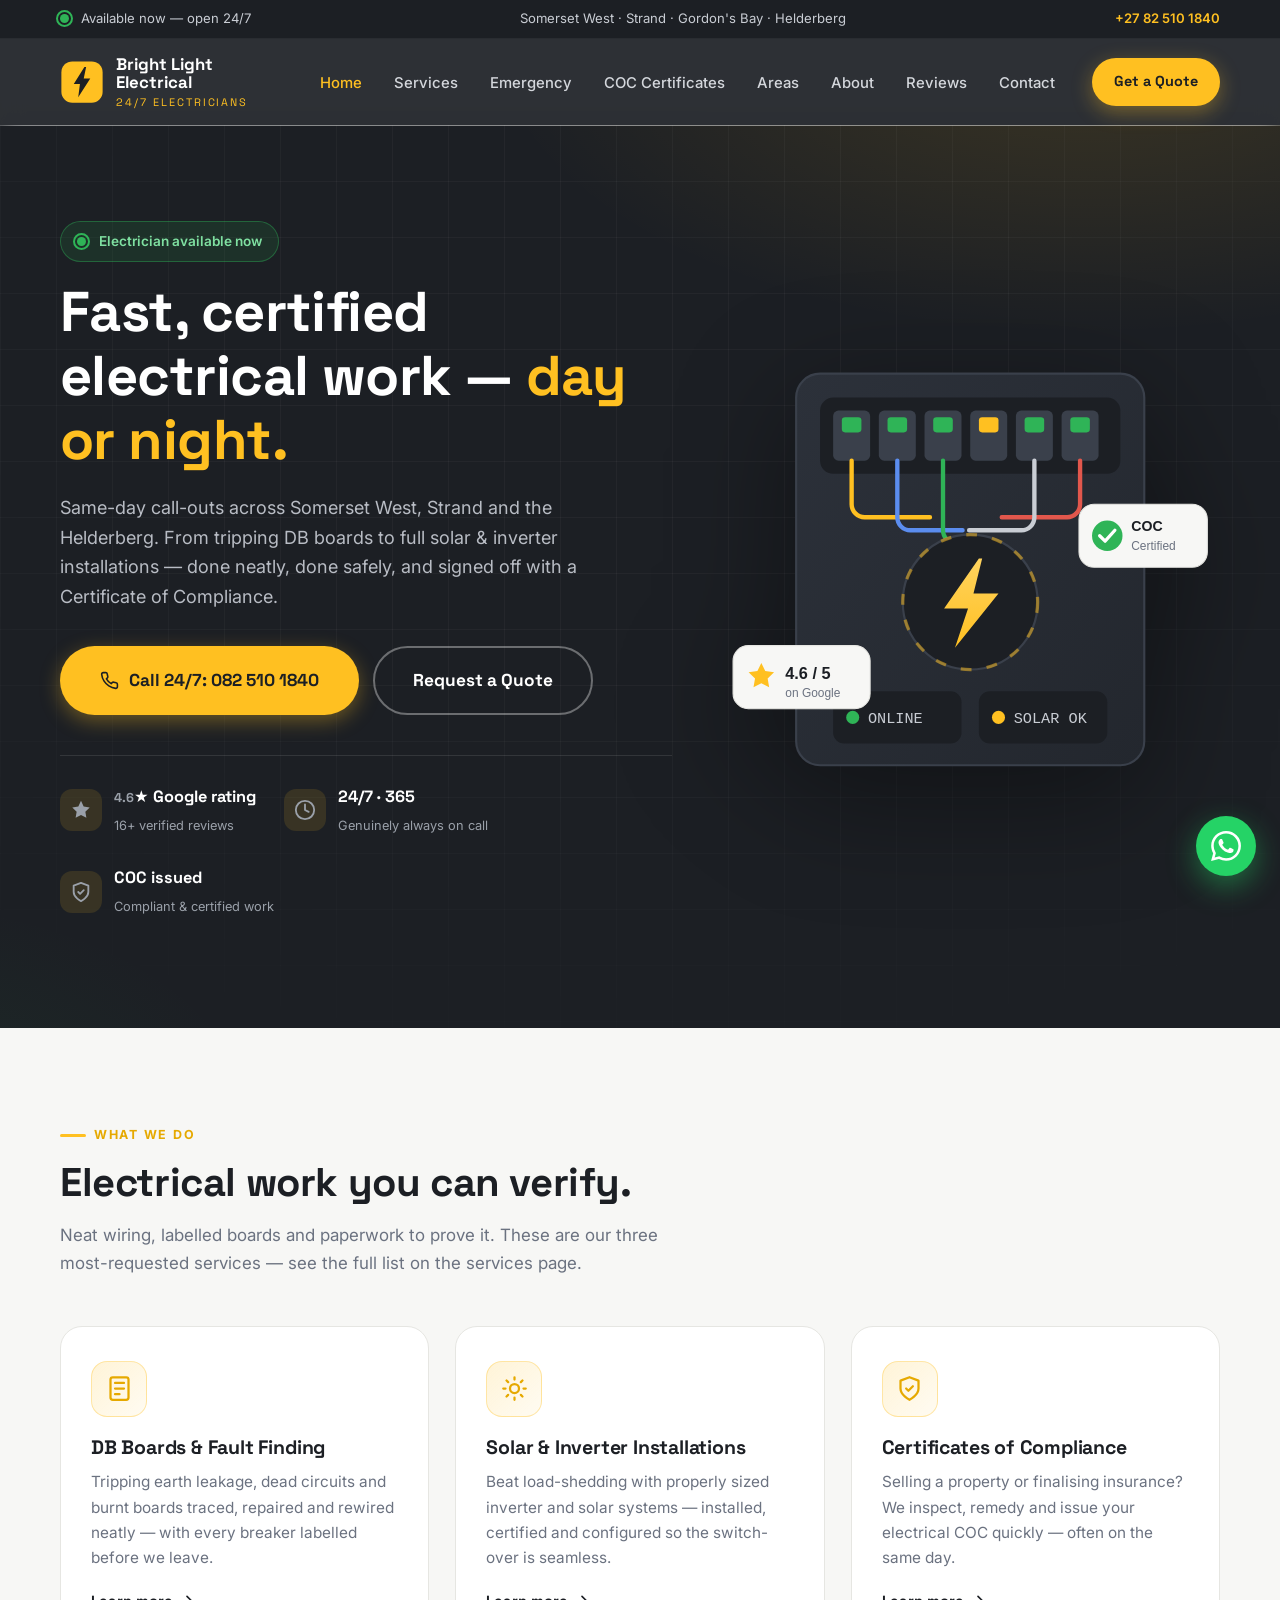
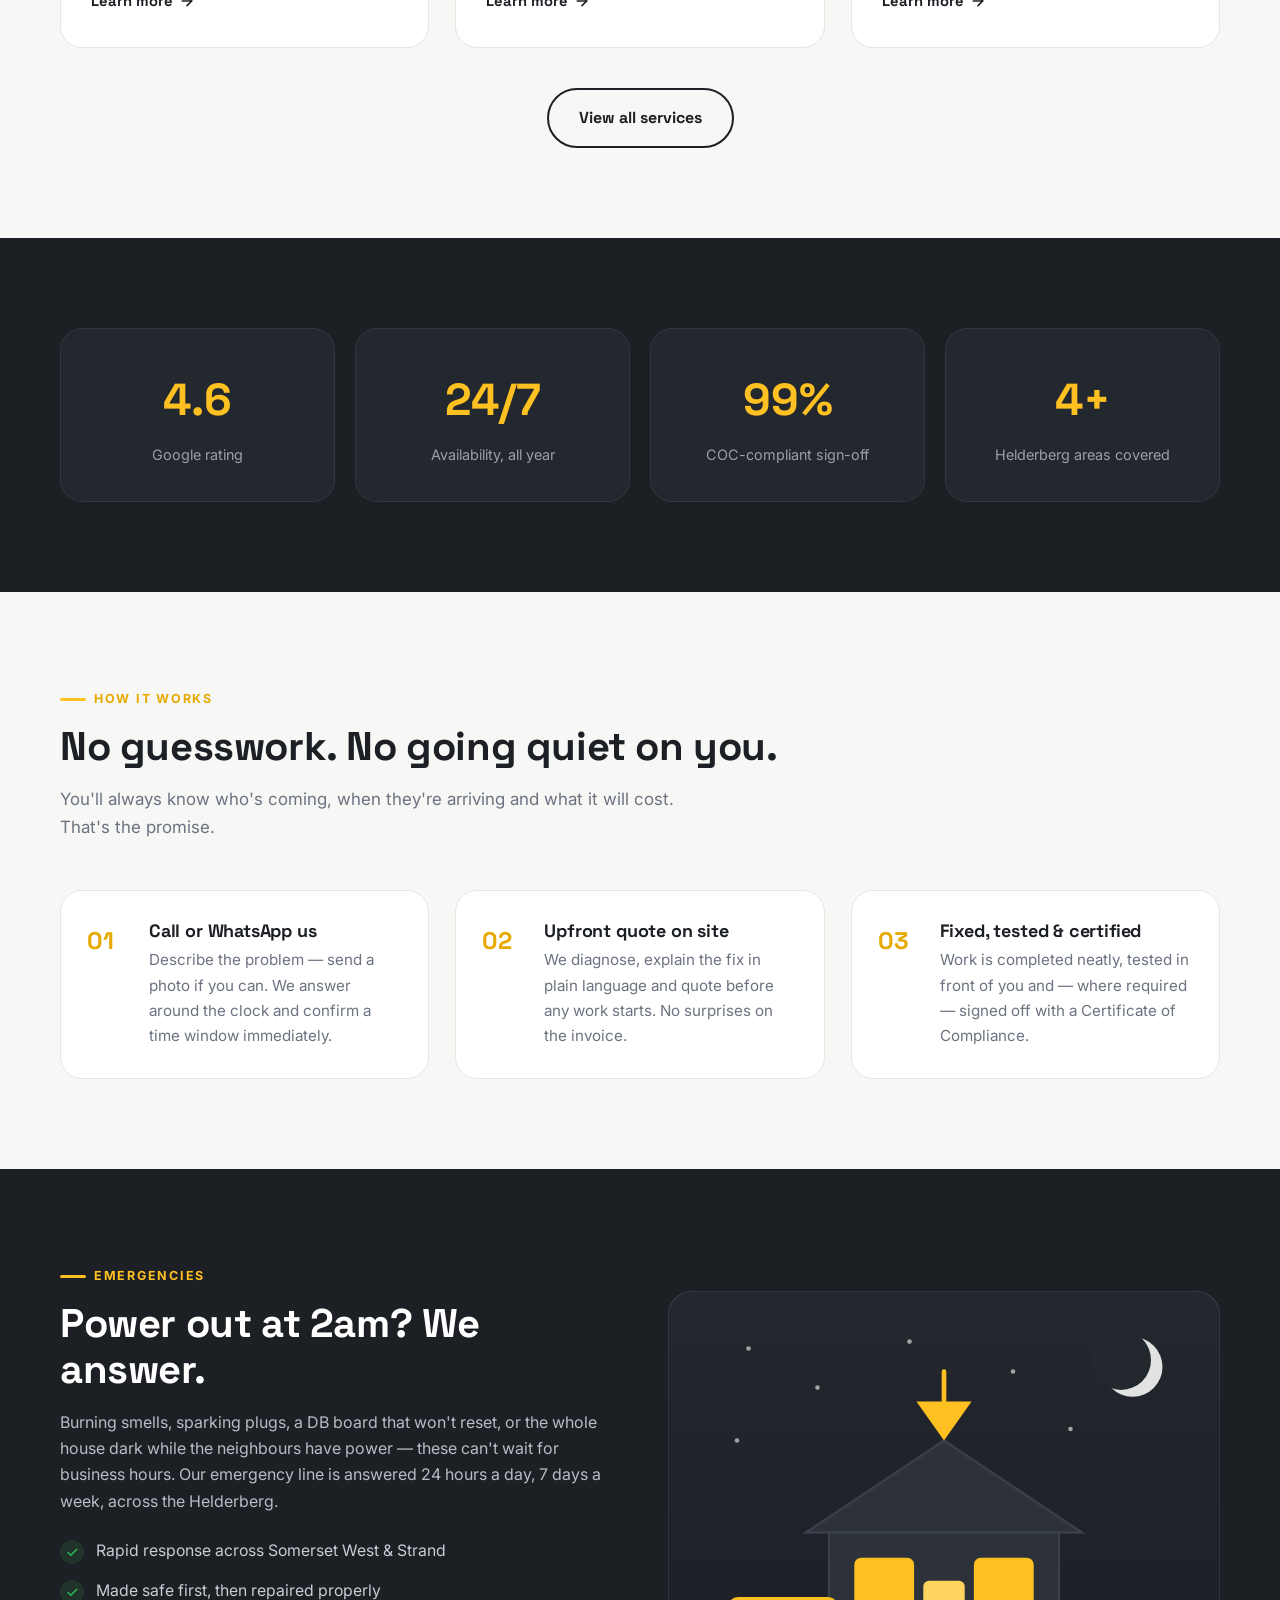
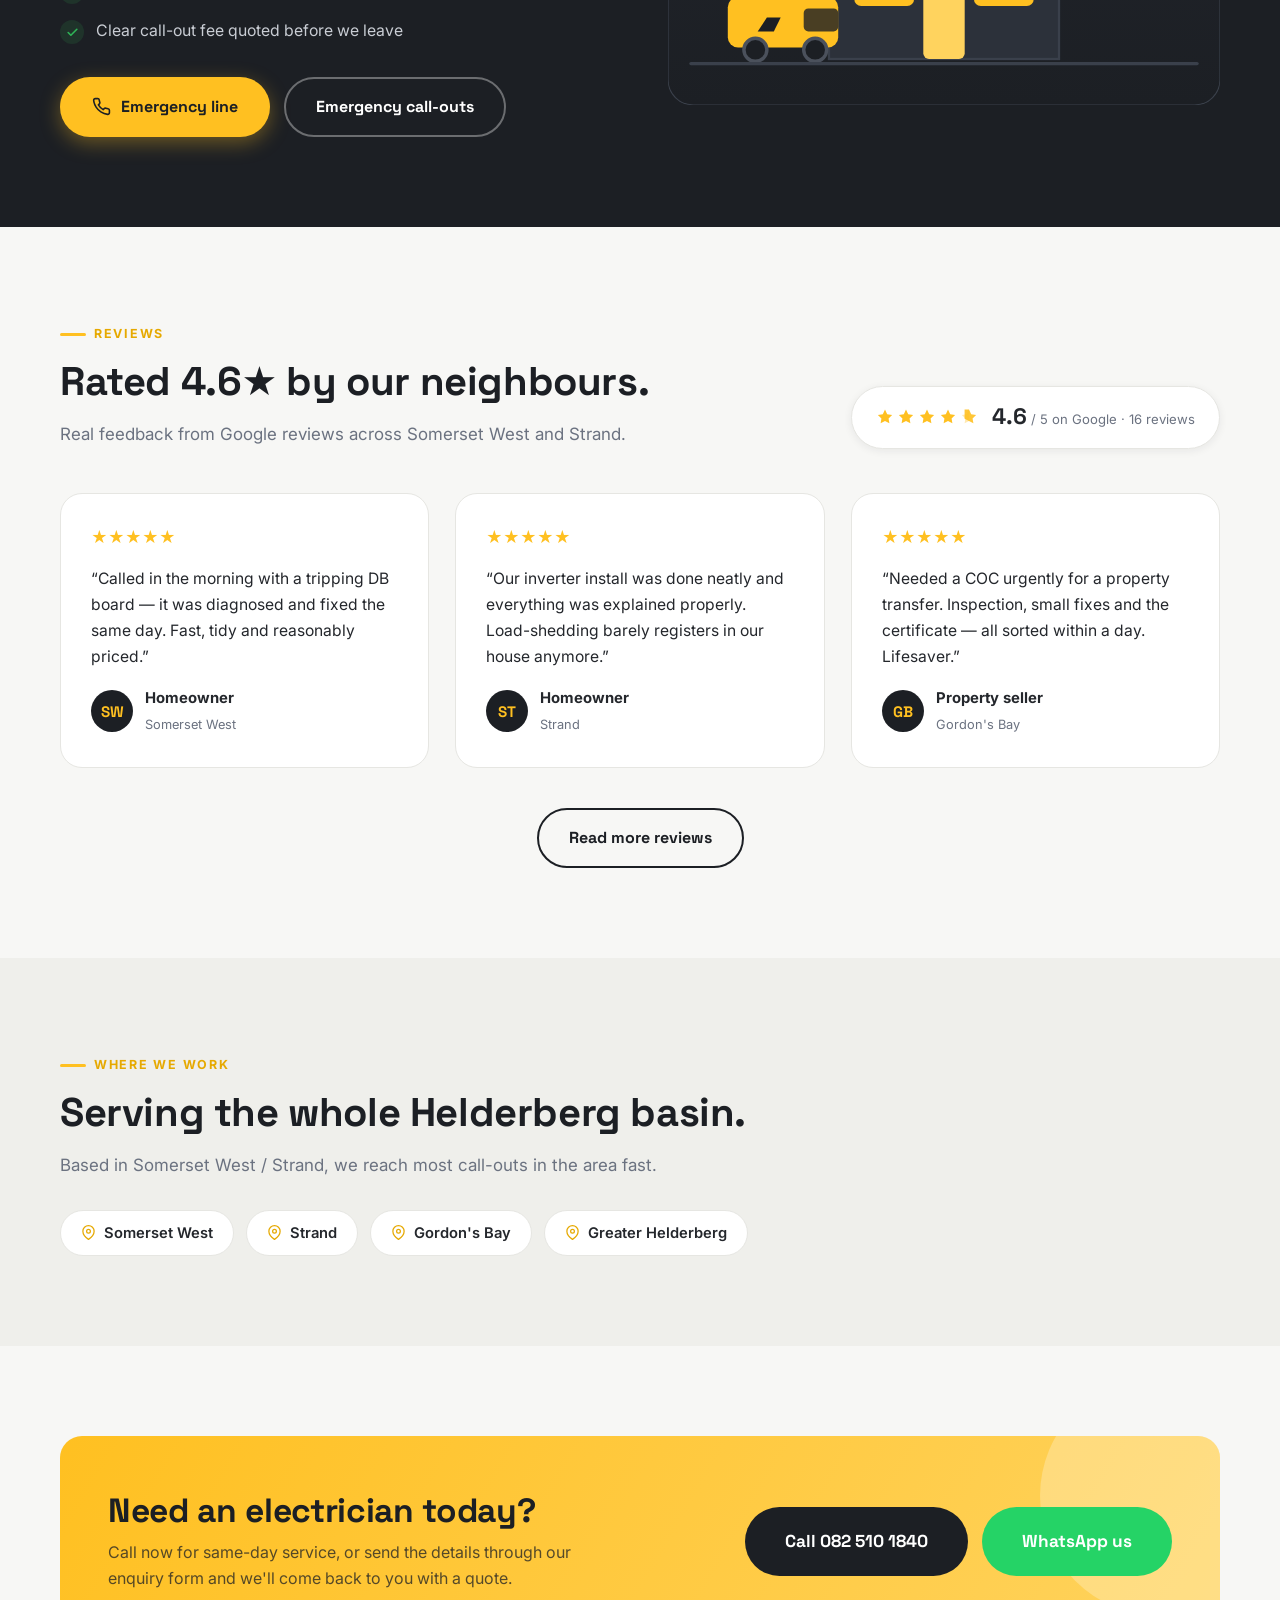
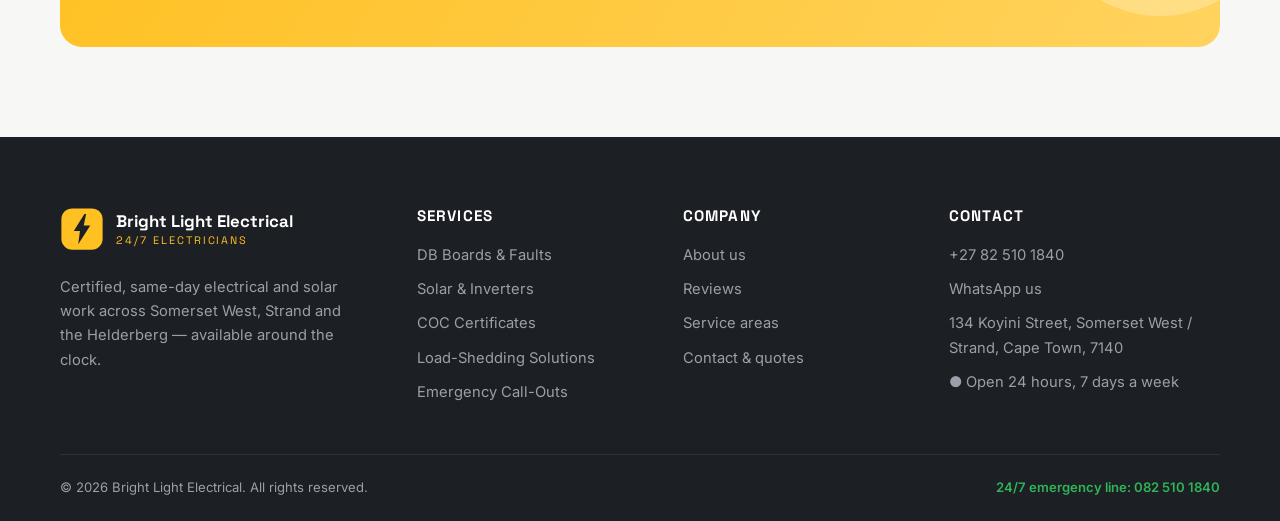
==== index.html @ 2394547c "Build Bright Light Electrical marketing website Modern, responsive static site for a 24/7 electrical" ====
<!DOCTYPE html>
<html lang="en">
<head>
  <meta charset="UTF-8">
  <meta name="viewport" content="width=device-width, initial-scale=1.0">
  <title>Bright Light Electrical | 24/7 Electricians in Somerset West &amp; Strand</title>
  <meta name="description" content="Certified 24/7 electricians in Somerset West, Strand & Helderberg. Same-day call-outs, COC certificates, solar & inverter installations, DB boards and fault finding. Call +27 82 510 1840.">
  <link rel="icon" type="image/svg+xml" href="assets/favicon.svg">
  <link rel="preconnect" href="https://fonts.googleapis.com">
  <link rel="preconnect" href="https://fonts.gstatic.com" crossorigin>
  <link href="https://fonts.googleapis.com/css2?family=Space+Grotesk:wght@500;600;700&family=Inter:wght@400;500;600;700&display=swap" rel="stylesheet">
  <link rel="stylesheet" href="css/style.css">
</head>
<body>

  <!-- Top bar -->
  <div class="topbar">
    <div class="container">
      <span class="topbar__status"><span class="pulse-dot"></span>&nbsp;Available now — open 24/7</span>
      <span class="topbar__hours">Somerset West · Strand · Gordon's Bay · Helderberg</span>
      <a href="tel:+27825101840">+27 82 510 1840</a>
    </div>
  </div>

  <!-- Header -->
  <header class="header">
    <nav class="nav container" aria-label="Main navigation">
      <a class="brand" href="index.html">
        <svg class="brand__mark" viewBox="0 0 64 64" fill="none" aria-hidden="true">
          <rect x="2" y="2" width="60" height="60" rx="16" fill="#ffc021"/>
          <path d="M35.5 10 L20 35 h9 L26.5 54 L44 27 h-9.5 L38 10 Z" fill="#1c1f24"/>
        </svg>
        <span class="brand__text">
          <span class="brand__name">Bright Light Electrical</span>
          <span class="brand__tag">24/7 Electricians</span>
        </span>
      </a>
      <ul class="nav__links" id="nav-links">
        <li><a href="index.html" class="is-active">Home</a></li>
        <li><a href="services.html">Services</a></li>
        <li><a href="emergency.html">Emergency</a></li>
        <li><a href="coc.html">COC Certificates</a></li>
        <li><a href="service-areas.html">Areas</a></li>
        <li><a href="about.html">About</a></li>
        <li><a href="reviews.html">Reviews</a></li>
        <li><a href="contact.html">Contact</a></li>
      </ul>
      <div class="nav__cta">
        <a class="btn btn--gold btn--sm" href="contact.html">Get a Quote</a>
        <button class="nav__toggle" aria-label="Toggle menu" aria-expanded="false" aria-controls="nav-links">
          <span></span><span></span><span></span>
        </button>
      </div>
    </nav>
  </header>

  <!-- Hero -->
  <section class="hero">
    <div class="hero__grid-bg" aria-hidden="true"></div>
    <div class="container">
      <div>
        <span class="hero__badge"><span class="pulse-dot"></span>&nbsp;Electrician available now</span>
        <h1>Fast, certified electrical work — <span class="accent">day or night.</span></h1>
        <p class="hero__lead">
          Same-day call-outs across Somerset West, Strand and the Helderberg.
          From tripping DB boards to full solar &amp; inverter installations —
          done neatly, done safely, and signed off with a Certificate of Compliance.
        </p>
        <div class="hero__actions">
          <a class="btn btn--gold btn--lg" href="tel:+27825101840">
            <svg viewBox="0 0 24 24" fill="none" stroke="currentColor" stroke-width="2" stroke-linecap="round" stroke-linejoin="round"><path d="M22 16.92v3a2 2 0 0 1-2.18 2 19.79 19.79 0 0 1-8.63-3.07 19.5 19.5 0 0 1-6-6 19.79 19.79 0 0 1-3.07-8.67A2 2 0 0 1 4.11 2h3a2 2 0 0 1 2 1.72c.127.96.361 1.903.7 2.81a2 2 0 0 1-.45 2.11L8.09 9.91a16 16 0 0 0 6 6l1.27-1.27a2 2 0 0 1 2.11-.45c.907.339 1.85.573 2.81.7A2 2 0 0 1 22 16.92z"/></svg>
            Call 24/7: 082 510 1840
          </a>
          <a class="btn btn--outline btn--lg" href="contact.html">Request a Quote</a>
        </div>
        <div class="hero__trust">
          <div class="trust-item">
            <span class="trust-item__icon">
              <svg viewBox="0 0 24 24" fill="currentColor"><path d="M12 2l2.9 6.26L21.5 9.27l-4.75 4.63 1.12 6.54L12 17.35l-5.87 3.09 1.12-6.54L2.5 9.27l6.6-1.01L12 2z"/></svg>
            </span>
            <div><strong><span data-count="4.6">0</span>★ Google rating</strong><span>16+ verified reviews</span></div>
          </div>
          <div class="trust-item">
            <span class="trust-item__icon">
              <svg viewBox="0 0 24 24" fill="none" stroke="currentColor" stroke-width="2" stroke-linecap="round" stroke-linejoin="round"><circle cx="12" cy="12" r="10"/><polyline points="12 6 12 12 16 14"/></svg>
            </span>
            <div><strong>24/7 · 365</strong><span>Genuinely always on call</span></div>
          </div>
          <div class="trust-item">
            <span class="trust-item__icon">
              <svg viewBox="0 0 24 24" fill="none" stroke="currentColor" stroke-width="2" stroke-linecap="round" stroke-linejoin="round"><path d="M12 22s8-4 8-10V5l-8-3-8 3v7c0 6 8 10 8 10z"/><polyline points="9 12 11 14 15 10"/></svg>
            </span>
            <div><strong>COC issued</strong><span>Compliant &amp; certified work</span></div>
          </div>
        </div>
      </div>

      <!-- Hero illustration: neat DB board with animated bolt -->
      <div class="hero__art reveal">
        <svg class="float" viewBox="0 0 460 420" fill="none" xmlns="http://www.w3.org/2000/svg" role="img" aria-label="Illustration of a neatly wired distribution board">
          <defs>
            <linearGradient id="panel" x1="0" y1="0" x2="1" y2="1">
              <stop offset="0" stop-color="#2c313a"/>
              <stop offset="1" stop-color="#23272e"/>
            </linearGradient>
            <linearGradient id="boltg" x1="0" y1="0" x2="0" y2="1">
              <stop offset="0" stop-color="#ffd35e"/>
              <stop offset="1" stop-color="#ffc021"/>
            </linearGradient>
          </defs>
          <!-- board -->
          <rect x="70" y="30" width="320" height="360" rx="22" fill="url(#panel)" stroke="#3a404b" stroke-width="2"/>
          <rect x="92" y="52" width="276" height="70" rx="12" fill="#1c1f24"/>
          <!-- breaker row 1 -->
          <g>
            <rect x="104" y="64" width="34" height="46" rx="5" fill="#3a404b"/>
            <rect x="112" y="70" width="18" height="14" rx="3" fill="#2fb457"/>
            <rect x="146" y="64" width="34" height="46" rx="5" fill="#3a404b"/>
            <rect x="154" y="70" width="18" height="14" rx="3" fill="#2fb457"/>
            <rect x="188" y="64" width="34" height="46" rx="5" fill="#3a404b"/>
            <rect x="196" y="70" width="18" height="14" rx="3" fill="#2fb457"/>
            <rect x="230" y="64" width="34" height="46" rx="5" fill="#3a404b"/>
            <rect x="238" y="70" width="18" height="14" rx="3" fill="#ffc021"/>
            <rect x="272" y="64" width="34" height="46" rx="5" fill="#3a404b"/>
            <rect x="280" y="70" width="18" height="14" rx="3" fill="#2fb457"/>
            <rect x="314" y="64" width="34" height="46" rx="5" fill="#3a404b"/>
            <rect x="322" y="70" width="18" height="14" rx="3" fill="#2fb457"/>
          </g>
          <!-- neat wiring -->
          <g stroke-width="4" fill="none" stroke-linecap="round">
            <path d="M121 110 v40 a12 12 0 0 0 12 12 h60" stroke="#ffc021"/>
            <path d="M163 110 v52 a12 12 0 0 0 12 12 h48" stroke="#5b8def"/>
            <path d="M205 110 v64 a12 12 0 0 0 12 12 h36" stroke="#2fb457"/>
            <path d="M331 110 v40 a12 12 0 0 1 -12 12 h-60" stroke="#e2574c"/>
            <path d="M289 110 v52 a12 12 0 0 1 -12 12 h-48" stroke="#c9cdd4"/>
          </g>
          <!-- central bolt dial -->
          <circle cx="230" cy="240" r="62" fill="#1c1f24" stroke="#3a404b" stroke-width="2"/>
          <circle cx="230" cy="240" r="62" fill="none" stroke="#ffc021" stroke-width="3" stroke-dasharray="10 14" opacity="0.5"/>
          <path class="bolt-flicker" d="M238 200 L206 246 h22 L216 282 L256 232 h-23 L241 200 Z" fill="url(#boltg)"/>
          <!-- status row -->
          <g font-family="monospace">
            <rect x="104" y="322" width="118" height="48" rx="10" fill="#1c1f24"/>
            <circle cx="122" cy="346" r="6" fill="#2fb457"/>
            <text x="136" y="351" fill="#c9cdd4" font-size="14">ONLINE</text>
            <rect x="238" y="322" width="118" height="48" rx="10" fill="#1c1f24"/>
            <circle cx="256" cy="346" r="6" fill="#ffc021"/>
            <text x="270" y="351" fill="#c9cdd4" font-size="14">SOLAR OK</text>
          </g>
          <!-- floating COC badge -->
          <g class="float" style="animation-delay:1.2s">
            <rect x="330" y="150" width="118" height="58" rx="14" fill="#f7f7f5" stroke="#e6e6e2"/>
            <circle cx="356" cy="179" r="14" fill="#2fb457"/>
            <path d="M349 179l5 5 9-10" stroke="#fff" stroke-width="3" fill="none" stroke-linecap="round" stroke-linejoin="round"/>
            <text x="378" y="175" fill="#1c1f24" font-size="13" font-weight="bold" font-family="sans-serif">COC</text>
            <text x="378" y="192" fill="#6b7280" font-size="11" font-family="sans-serif">Certified</text>
          </g>
          <!-- floating rating badge -->
          <g class="float" style="animation-delay:0.6s">
            <rect x="12" y="280" width="126" height="58" rx="14" fill="#f7f7f5" stroke="#e6e6e2"/>
            <path d="M38 296l3.6 7.4 8.1 1.2-5.9 5.7 1.4 8.1-7.2-3.8-7.2 3.8 1.4-8.1-5.9-5.7 8.1-1.2L38 296z" fill="#ffc021"/>
            <text x="60" y="311" fill="#1c1f24" font-size="15" font-weight="bold" font-family="sans-serif">4.6 / 5</text>
            <text x="60" y="327" fill="#6b7280" font-size="11" font-family="sans-serif">on Google</text>
          </g>
        </svg>
      </div>
    </div>
  </section>

  <!-- Services preview -->
  <section class="section">
    <div class="container">
      <div class="reveal">
        <span class="eyebrow">What we do</span>
        <h2 class="section-title">Electrical work you can verify.</h2>
        <p class="section-lead">Neat wiring, labelled boards and paperwork to prove it. These are our three most-requested services — see the full list on the services page.</p>
      </div>
      <div class="grid grid--3" style="margin-top: 48px;">
        <article class="card reveal">
          <span class="card__icon">
            <svg viewBox="0 0 24 24" fill="none" stroke="currentColor" stroke-width="2" stroke-linecap="round" stroke-linejoin="round"><rect x="4" y="2" width="16" height="20" rx="2"/><line x1="8" y1="7" x2="16" y2="7"/><line x1="8" y1="12" x2="16" y2="12"/><line x1="8" y1="17" x2="12" y2="17"/></svg>
          </span>
          <h3>DB Boards &amp; Fault Finding</h3>
          <p>Tripping earth leakage, dead circuits and burnt boards traced, repaired and rewired neatly — with every breaker labelled before we leave.</p>
          <a class="card__link" href="services.html#db-boards">Learn more
            <svg viewBox="0 0 24 24" fill="none" stroke="currentColor" stroke-width="2.5" stroke-linecap="round" stroke-linejoin="round"><line x1="5" y1="12" x2="19" y2="12"/><polyline points="12 5 19 12 12 19"/></svg>
          </a>
        </article>
        <article class="card reveal reveal-delay-1">
          <span class="card__icon">
            <svg viewBox="0 0 24 24" fill="none" stroke="currentColor" stroke-width="2" stroke-linecap="round" stroke-linejoin="round"><circle cx="12" cy="12" r="4"/><path d="M12 2v2M12 20v2M4.93 4.93l1.41 1.41M17.66 17.66l1.41 1.41M2 12h2M20 12h2M4.93 19.07l1.41-1.41M17.66 6.34l1.41-1.41"/></svg>
          </span>
          <h3>Solar &amp; Inverter Installations</h3>
          <p>Beat load-shedding with properly sized inverter and solar systems — installed, certified and configured so the switch-over is seamless.</p>
          <a class="card__link" href="services.html#solar">Learn more
            <svg viewBox="0 0 24 24" fill="none" stroke="currentColor" stroke-width="2.5" stroke-linecap="round" stroke-linejoin="round"><line x1="5" y1="12" x2="19" y2="12"/><polyline points="12 5 19 12 12 19"/></svg>
          </a>
        </article>
        <article class="card reveal reveal-delay-2">
          <span class="card__icon">
            <svg viewBox="0 0 24 24" fill="none" stroke="currentColor" stroke-width="2" stroke-linecap="round" stroke-linejoin="round"><path d="M12 22s8-4 8-10V5l-8-3-8 3v7c0 6 8 10 8 10z"/><polyline points="9 12 11 14 15 10"/></svg>
          </span>
          <h3>Certificates of Compliance</h3>
          <p>Selling a property or finalising insurance? We inspect, remedy and issue your electrical COC quickly — often on the same day.</p>
          <a class="card__link" href="coc.html">Learn more
            <svg viewBox="0 0 24 24" fill="none" stroke="currentColor" stroke-width="2.5" stroke-linecap="round" stroke-linejoin="round"><line x1="5" y1="12" x2="19" y2="12"/><polyline points="12 5 19 12 12 19"/></svg>
          </a>
        </article>
      </div>
      <div class="reveal" style="margin-top: 40px; text-align: center;">
        <a class="btn btn--outline-dark" href="services.html">View all services</a>
      </div>
    </div>
  </section>

  <!-- Stats band -->
  <section class="section section--dark">
    <div class="container">
      <div class="stats reveal">
        <div class="stat"><div class="stat__num" data-count="4.6">0</div><div class="stat__label">Google rating</div></div>
        <div class="stat"><div class="stat__num" data-count="24" data-suffix="/7">0</div><div class="stat__label">Availability, all year</div></div>
        <div class="stat"><div class="stat__num" data-count="100" data-suffix="%">0</div><div class="stat__label">COC-compliant sign-off</div></div>
        <div class="stat"><div class="stat__num" data-count="4" data-suffix="+">0</div><div class="stat__label">Helderberg areas covered</div></div>
      </div>
    </div>
  </section>

  <!-- How it works -->
  <section class="section">
    <div class="container">
      <div class="reveal">
        <span class="eyebrow">How it works</span>
        <h2 class="section-title">No guesswork. No going quiet on you.</h2>
        <p class="section-lead">You'll always know who's coming, when they're arriving and what it will cost. That's the promise.</p>
      </div>
      <div class="grid grid--3 steps" style="margin-top: 48px;">
        <div class="step reveal">
          <h3>Call or WhatsApp us</h3>
          <p>Describe the problem — send a photo if you can. We answer around the clock and confirm a time window immediately.</p>
        </div>
        <div class="step reveal reveal-delay-1">
          <h3>Upfront quote on site</h3>
          <p>We diagnose, explain the fix in plain language and quote before any work starts. No surprises on the invoice.</p>
        </div>
        <div class="step reveal reveal-delay-2">
          <h3>Fixed, tested &amp; certified</h3>
          <p>Work is completed neatly, tested in front of you and — where required — signed off with a Certificate of Compliance.</p>
        </div>
      </div>
    </div>
  </section>

  <!-- Emergency strip -->
  <section class="section section--dark">
    <div class="container">
      <div class="split">
        <div class="reveal">
          <span class="eyebrow">Emergencies</span>
          <h2 class="section-title">Power out at 2am? We answer.</h2>
          <p style="margin-bottom: 24px;">Burning smells, sparking plugs, a DB board that won't reset, or the whole house dark while the neighbours have power — these can't wait for business hours. Our emergency line is answered 24 hours a day, 7 days a week, across the Helderberg.</p>
          <ul class="checklist" style="margin-bottom: 32px;">
            <li><span class="tick"><svg viewBox="0 0 24 24" fill="none" stroke="currentColor" stroke-width="3" stroke-linecap="round" stroke-linejoin="round"><polyline points="20 6 9 17 4 12"/></svg></span>Rapid response across Somerset West &amp; Strand</li>
            <li><span class="tick"><svg viewBox="0 0 24 24" fill="none" stroke="currentColor" stroke-width="3" stroke-linecap="round" stroke-linejoin="round"><polyline points="20 6 9 17 4 12"/></svg></span>Made safe first, then repaired properly</li>
            <li><span class="tick"><svg viewBox="0 0 24 24" fill="none" stroke="currentColor" stroke-width="3" stroke-linecap="round" stroke-linejoin="round"><polyline points="20 6 9 17 4 12"/></svg></span>Clear call-out fee quoted before we leave</li>
          </ul>
          <div style="display:flex; gap:14px; flex-wrap:wrap;">
            <a class="btn btn--gold" href="tel:+27825101840">
              <svg viewBox="0 0 24 24" fill="none" stroke="currentColor" stroke-width="2" stroke-linecap="round" stroke-linejoin="round"><path d="M22 16.92v3a2 2 0 0 1-2.18 2 19.79 19.79 0 0 1-8.63-3.07 19.5 19.5 0 0 1-6-6 19.79 19.79 0 0 1-3.07-8.67A2 2 0 0 1 4.11 2h3a2 2 0 0 1 2 1.72c.127.96.361 1.903.7 2.81a2 2 0 0 1-.45 2.11L8.09 9.91a16 16 0 0 0 6 6l1.27-1.27a2 2 0 0 1 2.11-.45c.907.339 1.85.573 2.81.7A2 2 0 0 1 22 16.92z"/></svg>
              Emergency line
            </a>
            <a class="btn btn--outline" href="emergency.html">Emergency call-outs</a>
          </div>
        </div>
        <div class="split__art reveal reveal-delay-1" style="box-shadow:none;">
          <svg viewBox="0 0 480 360" fill="none" xmlns="http://www.w3.org/2000/svg" role="img" aria-label="Illustration of a house with power restored at night">
            <defs>
              <linearGradient id="night" x1="0" y1="0" x2="0" y2="1">
                <stop offset="0" stop-color="#23272e"/>
                <stop offset="1" stop-color="#1c1f24"/>
              </linearGradient>
            </defs>
            <rect width="480" height="360" rx="22" fill="url(#night)" stroke="#3a404b"/>
            <circle cx="404" cy="66" r="26" fill="#f7f7f5" opacity="0.9"/>
            <circle cx="394" cy="60" r="26" fill="#23272e"/>
            <g fill="#f7f7f5" opacity="0.6">
              <circle cx="70" cy="50" r="2"/><circle cx="130" cy="84" r="2"/><circle cx="210" cy="44" r="2"/><circle cx="300" cy="70" r="2"/><circle cx="350" cy="120" r="2"/><circle cx="60" cy="130" r="2"/>
            </g>
            <!-- house -->
            <path d="M120 210 L240 130 L360 210 Z" fill="#2c313a" stroke="#3a404b" stroke-width="2"/>
            <rect x="140" y="210" width="200" height="110" fill="#2c313a" stroke="#3a404b" stroke-width="2"/>
            <!-- glowing windows -->
            <g class="bolt-flicker">
              <rect x="162" y="232" width="52" height="42" rx="6" fill="#ffc021"/>
              <rect x="266" y="232" width="52" height="42" rx="6" fill="#ffc021"/>
              <rect x="222" y="252" width="36" height="68" rx="5" fill="#ffd35e"/>
            </g>
            <!-- light beam -->
            <path d="M240 130 L216 96 h48 Z" fill="#ffc021"/>
            <line x1="240" y1="96" x2="240" y2="70" stroke="#ffc021" stroke-width="4" stroke-linecap="round"/>
            <!-- van -->
            <g class="float">
              <rect x="52" y="266" width="96" height="44" rx="9" fill="#ffc021"/>
              <rect x="118" y="276" width="30" height="20" rx="4" fill="#1c1f24" opacity="0.8"/>
              <path d="M78 296 l8-12 h12 l-6 12 Z" fill="#1c1f24"/>
              <circle cx="76" cy="312" r="10" fill="#1c1f24" stroke="#4b515c" stroke-width="3"/>
              <circle cx="128" cy="312" r="10" fill="#1c1f24" stroke="#4b515c" stroke-width="3"/>
            </g>
            <line x1="20" y1="324" x2="460" y2="324" stroke="#3a404b" stroke-width="3" stroke-linecap="round"/>
          </svg>
        </div>
      </div>
    </div>
  </section>

  <!-- Reviews preview -->
  <section class="section">
    <div class="container">
      <div class="reveal" style="display:flex; justify-content:space-between; align-items:flex-end; gap:24px; flex-wrap:wrap;">
        <div>
          <span class="eyebrow">Reviews</span>
          <h2 class="section-title">Rated 4.6★ by our neighbours.</h2>
          <p class="section-lead">Real feedback from Google reviews across Somerset West and Strand.</p>
        </div>
        <div class="rating-banner">
          <span class="stars" aria-label="4.6 out of 5 stars">
            <svg viewBox="0 0 24 24" fill="currentColor"><path d="M12 2l2.9 6.26 6.6 1.01-4.75 4.63 1.12 6.54L12 17.35l-5.87 3.09 1.12-6.54L2.5 9.27l6.6-1.01L12 2z"/></svg>
            <svg viewBox="0 0 24 24" fill="currentColor"><path d="M12 2l2.9 6.26 6.6 1.01-4.75 4.63 1.12 6.54L12 17.35l-5.87 3.09 1.12-6.54L2.5 9.27l6.6-1.01L12 2z"/></svg>
            <svg viewBox="0 0 24 24" fill="currentColor"><path d="M12 2l2.9 6.26 6.6 1.01-4.75 4.63 1.12 6.54L12 17.35l-5.87 3.09 1.12-6.54L2.5 9.27l6.6-1.01L12 2z"/></svg>
            <svg viewBox="0 0 24 24" fill="currentColor"><path d="M12 2l2.9 6.26 6.6 1.01-4.75 4.63 1.12 6.54L12 17.35l-5.87 3.09 1.12-6.54L2.5 9.27l6.6-1.01L12 2z"/></svg>
            <svg viewBox="0 0 24 24" fill="currentColor"><path d="M12 2l2.9 6.26 6.6 1.01-4.75 4.63 1.12 6.54L12 17.35l-5.87-3.09V2z" opacity="0.9"/><path d="M12 2l-2.9 6.26-6.6 1.01 4.75 4.63-1.12 6.54L12 17.35V2z" opacity="0.35"/></svg>
          </span>
          <div><span class="num">4.6</span> <span class="sub">/ 5 on Google · 16 reviews</span></div>
        </div>
      </div>
      <div class="grid grid--3" style="margin-top: 44px;">
        <div class="review-card reveal">
          <span class="stars" aria-hidden="true">★★★★★</span>
          <blockquote>“Called in the morning with a tripping DB board — it was diagnosed and fixed the same day. Fast, tidy and reasonably priced.”</blockquote>
          <footer><span class="avatar">SW</span><div><strong>Homeowner</strong><span>Somerset West</span></div></footer>
        </div>
        <div class="review-card reveal reveal-delay-1">
          <span class="stars" aria-hidden="true">★★★★★</span>
          <blockquote>“Our inverter install was done neatly and everything was explained properly. Load-shedding barely registers in our house anymore.”</blockquote>
          <footer><span class="avatar">ST</span><div><strong>Homeowner</strong><span>Strand</span></div></footer>
        </div>
        <div class="review-card reveal reveal-delay-2">
          <span class="stars" aria-hidden="true">★★★★★</span>
          <blockquote>“Needed a COC urgently for a property transfer. Inspection, small fixes and the certificate — all sorted within a day. Lifesaver.”</blockquote>
          <footer><span class="avatar">GB</span><div><strong>Property seller</strong><span>Gordon's Bay</span></div></footer>
        </div>
      </div>
      <div class="reveal" style="margin-top: 40px; text-align:center;">
        <a class="btn btn--outline-dark" href="reviews.html">Read more reviews</a>
      </div>
    </div>
  </section>

  <!-- Areas -->
  <section class="section section--tint">
    <div class="container">
      <div class="reveal">
        <span class="eyebrow">Where we work</span>
        <h2 class="section-title">Serving the whole Helderberg basin.</h2>
        <p class="section-lead" style="margin-bottom: 30px;">Based in Somerset West / Strand, we reach most call-outs in the area fast.</p>
        <div class="area-chips">
          <a class="area-chip" href="service-areas.html#somerset-west"><svg viewBox="0 0 24 24" fill="none" stroke="currentColor" stroke-width="2" stroke-linecap="round" stroke-linejoin="round"><path d="M21 10c0 7-9 13-9 13s-9-6-9-13a9 9 0 0 1 18 0z"/><circle cx="12" cy="10" r="3"/></svg>Somerset West</a>
          <a class="area-chip" href="service-areas.html#strand"><svg viewBox="0 0 24 24" fill="none" stroke="currentColor" stroke-width="2" stroke-linecap="round" stroke-linejoin="round"><path d="M21 10c0 7-9 13-9 13s-9-6-9-13a9 9 0 0 1 18 0z"/><circle cx="12" cy="10" r="3"/></svg>Strand</a>
          <a class="area-chip" href="service-areas.html#gordons-bay"><svg viewBox="0 0 24 24" fill="none" stroke="currentColor" stroke-width="2" stroke-linecap="round" stroke-linejoin="round"><path d="M21 10c0 7-9 13-9 13s-9-6-9-13a9 9 0 0 1 18 0z"/><circle cx="12" cy="10" r="3"/></svg>Gordon's Bay</a>
          <a class="area-chip" href="service-areas.html#helderberg"><svg viewBox="0 0 24 24" fill="none" stroke="currentColor" stroke-width="2" stroke-linecap="round" stroke-linejoin="round"><path d="M21 10c0 7-9 13-9 13s-9-6-9-13a9 9 0 0 1 18 0z"/><circle cx="12" cy="10" r="3"/></svg>Greater Helderberg</a>
        </div>
      </div>
    </div>
  </section>

  <!-- CTA -->
  <section class="section">
    <div class="container">
      <div class="cta-band reveal">
        <div>
          <h2>Need an electrician today?</h2>
          <p>Call now for same-day service, or send the details through our enquiry form and we'll come back to you with a quote.</p>
        </div>
        <div style="display:flex; gap:14px; flex-wrap:wrap; position:relative;">
          <a class="btn btn--dark btn--lg" href="tel:+27825101840">Call 082 510 1840</a>
          <a class="btn btn--dark btn--lg" style="background:#25d366;" href="https://wa.me/27825101840" target="_blank" rel="noopener">WhatsApp us</a>
        </div>
      </div>
    </div>
  </section>

  <!-- Footer -->
  <footer class="footer">
    <div class="container">
      <div class="footer__grid">
        <div class="footer__about">
          <a class="brand" href="index.html">
            <svg class="brand__mark" viewBox="0 0 64 64" fill="none" aria-hidden="true">
              <rect x="2" y="2" width="60" height="60" rx="16" fill="#ffc021"/>
              <path d="M35.5 10 L20 35 h9 L26.5 54 L44 27 h-9.5 L38 10 Z" fill="#1c1f24"/>
            </svg>
            <span class="brand__text">
              <span class="brand__name">Bright Light Electrical</span>
              <span class="brand__tag">24/7 Electricians</span>
            </span>
          </a>
          <p>Certified, same-day electrical and solar work across Somerset West, Strand and the Helderberg — available around the clock.</p>
        </div>
        <div>
          <h4>Services</h4>
          <ul>
            <li><a href="services.html#db-boards">DB Boards &amp; Faults</a></li>
            <li><a href="services.html#solar">Solar &amp; Inverters</a></li>
            <li><a href="coc.html">COC Certificates</a></li>
            <li><a href="services.html#load-shedding">Load-Shedding Solutions</a></li>
            <li><a href="emergency.html">Emergency Call-Outs</a></li>
          </ul>
        </div>
        <div>
          <h4>Company</h4>
          <ul>
            <li><a href="about.html">About us</a></li>
            <li><a href="reviews.html">Reviews</a></li>
            <li><a href="service-areas.html">Service areas</a></li>
            <li><a href="contact.html">Contact &amp; quotes</a></li>
          </ul>
        </div>
        <div>
          <h4>Contact</h4>
          <ul>
            <li><a href="tel:+27825101840">+27 82 510 1840</a></li>
            <li><a href="https://wa.me/27825101840" target="_blank" rel="noopener">WhatsApp us</a></li>
            <li>134 Koyini Street, Somerset West / Strand, Cape Town, 7140</li>
            <li><span class="green">● Open 24 hours, 7 days a week</span></li>
          </ul>
        </div>
      </div>
      <div class="footer__bottom">
        <span>© <span id="year">2026</span> Bright Light Electrical. All rights reserved.</span>
        <span class="green">24/7 emergency line: 082 510 1840</span>
      </div>
    </div>
  </footer>

  <!-- Floating WhatsApp -->
  <a class="wa-float" href="https://wa.me/27825101840" target="_blank" rel="noopener" aria-label="Chat on WhatsApp">
    <svg viewBox="0 0 24 24" fill="currentColor"><path d="M17.472 14.382c-.297-.149-1.758-.867-2.03-.967-.273-.099-.471-.148-.67.15-.197.297-.767.966-.94 1.164-.173.199-.347.223-.644.075-.297-.15-1.255-.463-2.39-1.475-.883-.788-1.48-1.761-1.653-2.059-.173-.297-.018-.458.13-.606.134-.133.298-.347.446-.52.149-.174.198-.298.298-.497.099-.198.05-.371-.025-.52-.075-.149-.669-1.612-.916-2.207-.242-.579-.487-.5-.669-.51-.173-.008-.371-.01-.57-.01-.198 0-.52.074-.792.372-.272.297-1.04 1.016-1.04 2.479 0 1.462 1.065 2.875 1.213 3.074.149.198 2.096 3.2 5.077 4.487.709.306 1.262.489 1.694.625.712.227 1.36.195 1.871.118.571-.085 1.758-.719 2.006-1.413.248-.694.248-1.289.173-1.413-.074-.124-.272-.198-.57-.347m-5.421 7.403h-.004a9.87 9.87 0 0 1-5.031-1.378l-.361-.214-3.741.982.998-3.648-.235-.374a9.86 9.86 0 0 1-1.51-5.26c.001-5.45 4.436-9.884 9.888-9.884 2.64 0 5.122 1.03 6.988 2.898a9.825 9.825 0 0 1 2.893 6.994c-.003 5.45-4.437 9.884-9.885 9.884m8.413-18.297A11.815 11.815 0 0 0 12.05 0C5.495 0 .16 5.335.157 11.892c0 2.096.547 4.142 1.588 5.945L.057 24l6.305-1.654a11.882 11.882 0 0 0 5.683 1.448h.005c6.554 0 11.89-5.335 11.893-11.893a11.821 11.821 0 0 0-3.48-8.413z"/></svg>
  </a>

  <script src="js/main.js"></script>
</body>
</html>
---- css/style.css ----
/* =============================================
   Bright Light Electrical — Site Stylesheet
   Palette: charcoal #1c1f24 | gold #ffc021 | off-white #f7f7f5 | green #2fb457
   ============================================= */

:root {
  --charcoal: #1c1f24;
  --charcoal-2: #23272e;
  --charcoal-3: #2c313a;
  --gold: #ffc021;
  --gold-dark: #e6a900;
  --offwhite: #f7f7f5;
  --white: #ffffff;
  --green: #2fb457;
  --ink: #24272c;
  --muted: #6b7280;
  --line: #e6e6e2;
  --radius: 14px;
  --radius-lg: 22px;
  --shadow-sm: 0 2px 8px rgba(28, 31, 36, 0.07);
  --shadow-md: 0 8px 30px rgba(28, 31, 36, 0.12);
  --shadow-lg: 0 20px 60px rgba(28, 31, 36, 0.18);
  --font-head: "Space Grotesk", "Archivo", system-ui, sans-serif;
  --font-body: "Inter", system-ui, -apple-system, "Segoe UI", sans-serif;
}

* { margin: 0; padding: 0; box-sizing: border-box; }

html { scroll-behavior: smooth; }

body {
  font-family: var(--font-body);
  color: var(--ink);
  background: var(--offwhite);
  line-height: 1.65;
  -webkit-font-smoothing: antialiased;
  overflow-x: hidden;
}

img, svg { max-width: 100%; display: block; }

h1, h2, h3, h4 {
  font-family: var(--font-head);
  line-height: 1.15;
  color: var(--charcoal);
  letter-spacing: -0.01em;
}

a { color: inherit; text-decoration: none; }

.container {
  width: min(1160px, 92%);
  margin-inline: auto;
}

/* ---------- Utility ---------- */
.section { padding: 90px 0; }
.section--dark { background: var(--charcoal); }
.section--dark h2, .section--dark h3 { color: var(--white); }
.section--dark p { color: #b8bcc4; }
.section--tint { background: #efefeb; }

.eyebrow {
  display: inline-flex;
  align-items: center;
  gap: 8px;
  font-size: 0.78rem;
  font-weight: 700;
  letter-spacing: 0.14em;
  text-transform: uppercase;
  color: var(--gold-dark);
  margin-bottom: 14px;
}
.eyebrow::before {
  content: "";
  width: 26px; height: 3px;
  background: var(--gold);
  border-radius: 2px;
}
.section--dark .eyebrow { color: var(--gold); }

.section-title { font-size: clamp(1.7rem, 3.6vw, 2.5rem); margin-bottom: 16px; }
.section-lead { max-width: 640px; color: var(--muted); font-size: 1.06rem; }

.grid { display: grid; gap: 26px; }
.grid--2 { grid-template-columns: repeat(2, 1fr); }
.grid--3 { grid-template-columns: repeat(3, 1fr); }
.grid--4 { grid-template-columns: repeat(4, 1fr); }

@media (max-width: 900px) {
  .grid--3, .grid--4 { grid-template-columns: repeat(2, 1fr); }
}
@media (max-width: 620px) {
  .grid--2, .grid--3, .grid--4 { grid-template-columns: 1fr; }
  .section { padding: 64px 0; }
}

/* ---------- Buttons ---------- */
.btn {
  display: inline-flex;
  align-items: center;
  justify-content: center;
  gap: 10px;
  font-family: var(--font-head);
  font-weight: 700;
  font-size: 1rem;
  padding: 15px 30px;
  border-radius: 999px;
  border: 2px solid transparent;
  cursor: pointer;
  transition: transform 0.22s ease, box-shadow 0.22s ease, background 0.22s ease, color 0.22s ease;
  white-space: nowrap;
}
.btn svg { width: 19px; height: 19px; flex-shrink: 0; }

.btn--gold {
  background: var(--gold);
  color: var(--charcoal);
  box-shadow: 0 6px 20px rgba(255, 192, 33, 0.35);
}
.btn--gold:hover {
  transform: translateY(-3px);
  box-shadow: 0 12px 28px rgba(255, 192, 33, 0.45);
  background: #ffca45;
}

.btn--dark {
  background: var(--charcoal);
  color: var(--white);
}
.btn--dark:hover { transform: translateY(-3px); box-shadow: var(--shadow-md); background: var(--charcoal-3); }

.btn--outline {
  border-color: rgba(255, 255, 255, 0.35);
  color: var(--white);
  background: transparent;
}
.btn--outline:hover { border-color: var(--gold); color: var(--gold); transform: translateY(-3px); }

.btn--outline-dark {
  border-color: var(--charcoal);
  color: var(--charcoal);
  background: transparent;
}
.btn--outline-dark:hover { background: var(--charcoal); color: var(--white); transform: translateY(-3px); }

.btn--whatsapp {
  background: #25d366;
  color: #fff;
  box-shadow: 0 6px 20px rgba(37, 211, 102, 0.35);
}
.btn--whatsapp:hover { transform: translateY(-3px); box-shadow: 0 12px 28px rgba(37, 211, 102, 0.45); }

.btn--lg { padding: 18px 38px; font-size: 1.08rem; }
.btn--sm { padding: 10px 20px; font-size: 0.9rem; }

/* ---------- Header ---------- */
.topbar {
  background: var(--charcoal);
  color: #c9cdd4;
  font-size: 0.82rem;
  padding: 8px 0;
  border-bottom: 1px solid rgba(255, 255, 255, 0.06);
}
.topbar .container {
  display: flex;
  justify-content: space-between;
  align-items: center;
  gap: 16px;
}
.topbar a { color: var(--gold); font-weight: 600; }
.topbar__status { display: inline-flex; align-items: center; gap: 8px; }

.pulse-dot {
  width: 9px; height: 9px;
  border-radius: 50%;
  background: var(--green);
  position: relative;
  flex-shrink: 0;
}
.pulse-dot::after {
  content: "";
  position: absolute;
  inset: -4px;
  border-radius: 50%;
  border: 2px solid var(--green);
  animation: pulse-ring 1.8s ease-out infinite;
}
@keyframes pulse-ring {
  0% { transform: scale(0.6); opacity: 1; }
  100% { transform: scale(1.6); opacity: 0; }
}

.header {
  position: sticky;
  top: 0;
  z-index: 100;
  background: rgba(28, 31, 36, 0.92);
  backdrop-filter: blur(12px);
  -webkit-backdrop-filter: blur(12px);
  transition: box-shadow 0.3s ease;
}
.header.is-scrolled { box-shadow: 0 6px 24px rgba(0, 0, 0, 0.3); }

.nav {
  display: flex;
  align-items: center;
  justify-content: space-between;
  padding: 16px 0;
  gap: 24px;
}

.brand { display: inline-flex; align-items: center; gap: 12px; }
.brand__mark { width: 44px; height: 44px; flex-shrink: 0; }
.brand__text { font-family: var(--font-head); line-height: 1.1; }
.brand__name { font-weight: 700; font-size: 1.05rem; color: var(--white); display: block; }
.brand__tag { font-size: 0.68rem; letter-spacing: 0.18em; text-transform: uppercase; color: var(--gold); }

.nav__links {
  display: flex;
  align-items: center;
  gap: 6px;
  list-style: none;
}
.nav__links a {
  color: #d4d7dc;
  font-size: 0.93rem;
  font-weight: 500;
  padding: 9px 13px;
  border-radius: 8px;
  white-space: nowrap;
  transition: color 0.2s ease, background 0.2s ease;
}
.nav__links a:hover { color: var(--gold); background: rgba(255, 255, 255, 0.06); }
.nav__links a.is-active { color: var(--gold); }

.nav__cta { display: flex; align-items: center; gap: 10px; }

.nav__toggle {
  display: none;
  background: none;
  border: none;
  cursor: pointer;
  width: 44px; height: 44px;
  border-radius: 10px;
  align-items: center;
  justify-content: center;
  gap: 5px;
  flex-direction: column;
}
.nav__toggle span {
  display: block;
  width: 24px; height: 2.5px;
  background: var(--white);
  border-radius: 2px;
  transition: transform 0.3s ease, opacity 0.3s ease;
}
.nav__toggle.is-open span:nth-child(1) { transform: translateY(7.5px) rotate(45deg); }
.nav__toggle.is-open span:nth-child(2) { opacity: 0; }
.nav__toggle.is-open span:nth-child(3) { transform: translateY(-7.5px) rotate(-45deg); }

@media (max-width: 1020px) {
  .nav__toggle { display: flex; }
  .nav__cta .btn--sm { display: none; }
  .nav__links {
    position: absolute;
    top: 100%;
    left: 0; right: 0;
    background: var(--charcoal);
    flex-direction: column;
    align-items: stretch;
    padding: 12px 4%;
    gap: 2px;
    border-top: 1px solid rgba(255, 255, 255, 0.08);
    box-shadow: 0 24px 40px rgba(0, 0, 0, 0.35);
    transform-origin: top;
    transform: scaleY(0);
    opacity: 0;
    transition: transform 0.28s ease, opacity 0.28s ease;
  }
  .nav__links.is-open { transform: scaleY(1); opacity: 1; }
  .nav__links a { padding: 14px 16px; font-size: 1rem; }
}

@media (max-width: 560px) {
  .topbar__hours { display: none; }
  .brand__name { font-size: 0.95rem; }
}

/* ---------- Hero ---------- */
.hero {
  position: relative;
  background:
    radial-gradient(1000px 500px at 85% -10%, rgba(255, 192, 33, 0.14), transparent 60%),
    radial-gradient(700px 400px at -10% 110%, rgba(47, 180, 87, 0.08), transparent 55%),
    var(--charcoal);
  color: var(--white);
  overflow: hidden;
}
.hero__grid-bg {
  position: absolute;
  inset: 0;
  background-image:
    linear-gradient(rgba(255, 255, 255, 0.035) 1px, transparent 1px),
    linear-gradient(90deg, rgba(255, 255, 255, 0.035) 1px, transparent 1px);
  background-size: 56px 56px;
  mask-image: radial-gradient(ellipse 90% 80% at 50% 30%, black 40%, transparent 100%);
  -webkit-mask-image: radial-gradient(ellipse 90% 80% at 50% 30%, black 40%, transparent 100%);
}
.hero .container {
  position: relative;
  display: grid;
  grid-template-columns: 1.1fr 0.9fr;
  gap: 48px;
  align-items: center;
  padding: 96px 0 110px;
}
.hero--sub .container { grid-template-columns: 1fr; padding: 80px 0; }

.hero h1 {
  font-size: clamp(2.1rem, 5vw, 3.5rem);
  color: var(--white);
  margin: 18px 0 20px;
}
.hero h1 .accent { color: var(--gold); }
.hero__lead { font-size: 1.13rem; color: #b8bcc4; max-width: 540px; margin-bottom: 34px; }

.hero__badge {
  display: inline-flex;
  align-items: center;
  gap: 10px;
  background: rgba(47, 180, 87, 0.12);
  border: 1px solid rgba(47, 180, 87, 0.4);
  color: #7fe0a1;
  font-size: 0.85rem;
  font-weight: 600;
  padding: 8px 16px;
  border-radius: 999px;
}

.hero__actions { display: flex; flex-wrap: wrap; gap: 14px; margin-bottom: 40px; }

.hero__trust {
  display: flex;
  flex-wrap: wrap;
  gap: 28px;
  padding-top: 28px;
  border-top: 1px solid rgba(255, 255, 255, 0.1);
}
.trust-item { display: flex; align-items: center; gap: 12px; }
.trust-item__icon {
  width: 42px; height: 42px;
  border-radius: 12px;
  background: rgba(255, 192, 33, 0.12);
  display: grid;
  place-items: center;
  color: var(--gold);
  flex-shrink: 0;
}
.trust-item__icon svg { width: 22px; height: 22px; }
.trust-item strong { display: block; font-family: var(--font-head); font-size: 1.02rem; color: var(--white); }
.trust-item span { font-size: 0.8rem; color: #9aa0a9; }

.hero__art { position: relative; }
.hero__art svg { width: 100%; height: auto; filter: drop-shadow(0 30px 60px rgba(0, 0, 0, 0.4)); }

.float { animation: float 5s ease-in-out infinite; }
@keyframes float {
  0%, 100% { transform: translateY(0); }
  50% { transform: translateY(-14px); }
}

@media (max-width: 900px) {
  .hero .container { grid-template-columns: 1fr; padding: 64px 0 80px; }
  .hero__art { max-width: 440px; margin-inline: auto; }
}

/* ---------- Page hero (sub-pages) ---------- */
.page-hero {
  background:
    radial-gradient(800px 400px at 90% -20%, rgba(255, 192, 33, 0.12), transparent 60%),
    var(--charcoal);
  color: var(--white);
  padding: 76px 0;
  position: relative;
  overflow: hidden;
}
.page-hero h1 { color: var(--white); font-size: clamp(2rem, 4.5vw, 3rem); margin: 14px 0 16px; }
.page-hero p { color: #b8bcc4; max-width: 640px; font-size: 1.08rem; }
.page-hero .breadcrumb {
  font-size: 0.85rem;
  color: #8b909a;
  margin-bottom: 6px;
}
.page-hero .breadcrumb a { color: var(--gold); }
.page-hero__actions { display: flex; flex-wrap: wrap; gap: 14px; margin-top: 28px; }

/* ---------- Cards ---------- */
.card {
  background: var(--white);
  border: 1px solid var(--line);
  border-radius: var(--radius-lg);
  padding: 34px 30px;
  transition: transform 0.28s ease, box-shadow 0.28s ease, border-color 0.28s ease;
}
.card:hover {
  transform: translateY(-6px);
  box-shadow: var(--shadow-md);
  border-color: rgba(255, 192, 33, 0.55);
}
.card__icon {
  width: 56px; height: 56px;
  border-radius: 16px;
  background: linear-gradient(135deg, rgba(255, 192, 33, 0.18), rgba(255, 192, 33, 0.06));
  border: 1px solid rgba(255, 192, 33, 0.35);
  display: grid;
  place-items: center;
  color: var(--gold-dark);
  margin-bottom: 20px;
}
.card__icon svg { width: 27px; height: 27px; }
.card h3 { font-size: 1.22rem; margin-bottom: 10px; }
.card p { color: var(--muted); font-size: 0.96rem; }
.card .card__link {
  display: inline-flex;
  align-items: center;
  gap: 6px;
  margin-top: 18px;
  font-weight: 700;
  font-family: var(--font-head);
  font-size: 0.92rem;
  color: var(--charcoal);
}
.card .card__link svg { width: 16px; height: 16px; transition: transform 0.2s ease; }
.card:hover .card__link svg { transform: translateX(4px); }
.card:hover .card__link { color: var(--gold-dark); }

.card--dark {
  background: var(--charcoal-2);
  border-color: rgba(255, 255, 255, 0.08);
}
.card--dark h3 { color: var(--white); }
.card--dark p { color: #a6abb5; }

/* ---------- Stats ---------- */
.stats {
  display: grid;
  grid-template-columns: repeat(4, 1fr);
  gap: 20px;
}
.stat {
  text-align: center;
  padding: 34px 16px;
  background: var(--charcoal-2);
  border: 1px solid rgba(255, 255, 255, 0.07);
  border-radius: var(--radius-lg);
}
.stat__num {
  font-family: var(--font-head);
  font-size: clamp(2rem, 4vw, 2.8rem);
  font-weight: 700;
  color: var(--gold);
}
.stat__label { color: #9aa0a9; font-size: 0.9rem; margin-top: 6px; }
@media (max-width: 720px) { .stats { grid-template-columns: repeat(2, 1fr); } }

/* ---------- Steps ---------- */
.steps { counter-reset: step; }
.step {
  position: relative;
  padding: 30px 28px 30px 88px;
  background: var(--white);
  border: 1px solid var(--line);
  border-radius: var(--radius-lg);
}
.step::before {
  counter-increment: step;
  content: counter(step, decimal-leading-zero);
  position: absolute;
  left: 26px; top: 30px;
  font-family: var(--font-head);
  font-weight: 700;
  font-size: 1.5rem;
  color: var(--gold-dark);
}
.step h3 { font-size: 1.12rem; margin-bottom: 6px; }
.step p { color: var(--muted); font-size: 0.95rem; }

/* ---------- Reviews ---------- */
.stars { display: inline-flex; gap: 3px; color: var(--gold); }
.stars svg { width: 18px; height: 18px; }

.review-card {
  background: var(--white);
  border: 1px solid var(--line);
  border-radius: var(--radius-lg);
  padding: 30px;
  display: flex;
  flex-direction: column;
  gap: 16px;
  height: 100%;
}
.review-card blockquote { color: var(--ink); font-size: 0.98rem; flex: 1; }
.review-card footer { display: flex; align-items: center; gap: 12px; }
.review-card .avatar {
  width: 42px; height: 42px;
  border-radius: 50%;
  background: var(--charcoal);
  color: var(--gold);
  font-family: var(--font-head);
  font-weight: 700;
  display: grid;
  place-items: center;
  font-size: 0.95rem;
  flex-shrink: 0;
}
.review-card footer strong { display: block; font-size: 0.93rem; }
.review-card footer span { font-size: 0.8rem; color: var(--muted); }

.rating-banner {
  display: inline-flex;
  align-items: center;
  gap: 14px;
  background: var(--white);
  border: 1px solid var(--line);
  border-radius: 999px;
  padding: 12px 24px;
  box-shadow: var(--shadow-sm);
}
.rating-banner .num { font-family: var(--font-head); font-weight: 700; font-size: 1.4rem; }
.rating-banner .sub { font-size: 0.82rem; color: var(--muted); }

/* ---------- Checklist ---------- */
.checklist { list-style: none; display: grid; gap: 14px; }
.checklist li {
  display: flex;
  gap: 12px;
  align-items: flex-start;
  font-size: 0.99rem;
}
.checklist .tick {
  width: 24px; height: 24px;
  border-radius: 50%;
  background: rgba(47, 180, 87, 0.14);
  color: var(--green);
  display: grid;
  place-items: center;
  flex-shrink: 0;
  margin-top: 2px;
}
.checklist .tick svg { width: 13px; height: 13px; }
.section--dark .checklist li { color: #c9cdd4; }

/* ---------- Split layout ---------- */
.split {
  display: grid;
  grid-template-columns: 1fr 1fr;
  gap: 56px;
  align-items: center;
}
@media (max-width: 880px) { .split { grid-template-columns: 1fr; gap: 40px; } }

.split__art {
  border-radius: var(--radius-lg);
  overflow: hidden;
  box-shadow: var(--shadow-lg);
}
.split__art svg { width: 100%; height: auto; }

/* ---------- CTA band ---------- */
.cta-band {
  background: linear-gradient(120deg, var(--gold), #ffd35e);
  border-radius: var(--radius-lg);
  padding: 56px 48px;
  display: flex;
  align-items: center;
  justify-content: space-between;
  gap: 32px;
  flex-wrap: wrap;
  position: relative;
  overflow: hidden;
}
.cta-band::before {
  content: "";
  position: absolute;
  right: -60px; top: -60px;
  width: 240px; height: 240px;
  border-radius: 50%;
  background: rgba(255, 255, 255, 0.25);
}
.cta-band h2 { font-size: clamp(1.5rem, 3vw, 2.1rem); color: var(--charcoal); margin-bottom: 8px; }
.cta-band p { color: rgba(28, 31, 36, 0.75); max-width: 480px; }
.cta-band .btn--dark { position: relative; }

/* ---------- Forms ---------- */
.form-card {
  background: var(--white);
  border: 1px solid var(--line);
  border-radius: var(--radius-lg);
  padding: 40px;
  box-shadow: var(--shadow-md);
}
.form-grid { display: grid; grid-template-columns: 1fr 1fr; gap: 18px; }
.form-grid .full { grid-column: 1 / -1; }
@media (max-width: 620px) { .form-grid { grid-template-columns: 1fr; } }

.field label {
  display: block;
  font-weight: 600;
  font-size: 0.88rem;
  margin-bottom: 7px;
  color: var(--charcoal);
}
.field input,
.field select,
.field textarea {
  width: 100%;
  font-family: var(--font-body);
  font-size: 0.97rem;
  padding: 13px 16px;
  border: 1.5px solid var(--line);
  border-radius: 10px;
  background: var(--offwhite);
  color: var(--ink);
  transition: border-color 0.2s ease, box-shadow 0.2s ease, background 0.2s ease;
}
.field input:focus,
.field select:focus,
.field textarea:focus {
  outline: none;
  border-color: var(--gold);
  background: var(--white);
  box-shadow: 0 0 0 4px rgba(255, 192, 33, 0.18);
}
.field textarea { resize: vertical; min-height: 120px; }

.form-note { font-size: 0.83rem; color: var(--muted); margin-top: 14px; }

.form-success {
  display: none;
  background: rgba(47, 180, 87, 0.1);
  border: 1px solid rgba(47, 180, 87, 0.45);
  color: #1e7d3d;
  border-radius: 12px;
  padding: 16px 20px;
  font-weight: 600;
  margin-top: 18px;
}
.form-success.is-visible { display: block; animation: fade-up 0.5s ease; }

/* ---------- Contact info ---------- */
.info-tile {
  display: flex;
  gap: 16px;
  align-items: flex-start;
  background: var(--white);
  border: 1px solid var(--line);
  border-radius: var(--radius);
  padding: 22px;
}
.info-tile__icon {
  width: 46px; height: 46px;
  border-radius: 12px;
  background: rgba(255, 192, 33, 0.14);
  color: var(--gold-dark);
  display: grid;
  place-items: center;
  flex-shrink: 0;
}
.info-tile__icon svg { width: 22px; height: 22px; }
.info-tile strong { display: block; font-family: var(--font-head); margin-bottom: 3px; }
.info-tile p, .info-tile a { color: var(--muted); font-size: 0.93rem; }
.info-tile a:hover { color: var(--gold-dark); }

.map-frame {
  border: 0;
  width: 100%;
  height: 420px;
  border-radius: var(--radius-lg);
  box-shadow: var(--shadow-md);
  filter: grayscale(0.2);
}

/* ---------- Area chips ---------- */
.area-chips { display: flex; flex-wrap: wrap; gap: 12px; }
.area-chip {
  display: inline-flex;
  align-items: center;
  gap: 8px;
  background: var(--white);
  border: 1.5px solid var(--line);
  border-radius: 999px;
  padding: 10px 20px;
  font-weight: 600;
  font-size: 0.92rem;
  transition: border-color 0.2s ease, transform 0.2s ease, box-shadow 0.2s ease;
}
.area-chip:hover { border-color: var(--gold); transform: translateY(-2px); box-shadow: var(--shadow-sm); }
.area-chip svg { width: 15px; height: 15px; color: var(--gold-dark); }

/* ---------- FAQ ---------- */
.faq { display: grid; gap: 14px; max-width: 800px; }
.faq details {
  background: var(--white);
  border: 1px solid var(--line);
  border-radius: var(--radius);
  padding: 0;
  overflow: hidden;
  transition: border-color 0.2s ease;
}
.faq details[open] { border-color: rgba(255, 192, 33, 0.6); }
.faq summary {
  cursor: pointer;
  font-family: var(--font-head);
  font-weight: 600;
  font-size: 1.02rem;
  padding: 20px 54px 20px 24px;
  list-style: none;
  position: relative;
}
.faq summary::-webkit-details-marker { display: none; }
.faq summary::after {
  content: "+";
  position: absolute;
  right: 22px; top: 50%;
  transform: translateY(-50%);
  font-size: 1.5rem;
  font-weight: 400;
  color: var(--gold-dark);
  transition: transform 0.25s ease;
}
.faq details[open] summary::after { transform: translateY(-50%) rotate(45deg); }
.faq details p { padding: 0 24px 22px; color: var(--muted); font-size: 0.96rem; }

/* ---------- Footer ---------- */
.footer {
  background: var(--charcoal);
  color: #9aa0a9;
  padding: 70px 0 0;
  font-size: 0.92rem;
}
.footer__grid {
  display: grid;
  grid-template-columns: 1.4fr 1fr 1fr 1.2fr;
  gap: 40px;
  padding-bottom: 50px;
}
@media (max-width: 880px) { .footer__grid { grid-template-columns: 1fr 1fr; } }
@media (max-width: 560px) { .footer__grid { grid-template-columns: 1fr; } }

.footer h4 {
  color: var(--white);
  font-size: 0.95rem;
  letter-spacing: 0.08em;
  text-transform: uppercase;
  margin-bottom: 18px;
}
.footer ul { list-style: none; display: grid; gap: 10px; }
.footer a { transition: color 0.2s ease; }
.footer a:hover { color: var(--gold); }
.footer__about p { margin-top: 16px; max-width: 300px; }

.footer__bottom {
  border-top: 1px solid rgba(255, 255, 255, 0.08);
  padding: 22px 0;
  display: flex;
  justify-content: space-between;
  align-items: center;
  gap: 12px;
  flex-wrap: wrap;
  font-size: 0.82rem;
}
.footer__bottom .green { color: var(--green); font-weight: 600; }

/* ---------- Floating WhatsApp ---------- */
.wa-float {
  position: fixed;
  bottom: 24px;
  right: 24px;
  z-index: 90;
  width: 60px; height: 60px;
  border-radius: 50%;
  background: #25d366;
  display: grid;
  place-items: center;
  box-shadow: 0 10px 30px rgba(37, 211, 102, 0.45);
  transition: transform 0.25s ease, box-shadow 0.25s ease;
}
.wa-float:hover { transform: scale(1.1); box-shadow: 0 14px 36px rgba(37, 211, 102, 0.55); }
.wa-float svg { width: 30px; height: 30px; color: #fff; }

/* ---------- Scroll reveal animations ---------- */
.reveal {
  opacity: 0;
  transform: translateY(28px);
  transition: opacity 0.7s cubic-bezier(0.16, 1, 0.3, 1), transform 0.7s cubic-bezier(0.16, 1, 0.3, 1);
}
.reveal.is-visible { opacity: 1; transform: none; }
.reveal-delay-1 { transition-delay: 0.1s; }
.reveal-delay-2 { transition-delay: 0.2s; }
.reveal-delay-3 { transition-delay: 0.3s; }

@keyframes fade-up {
  from { opacity: 0; transform: translateY(16px); }
  to { opacity: 1; transform: none; }
}

@media (prefers-reduced-motion: reduce) {
  html { scroll-behavior: auto; }
  .reveal { opacity: 1; transform: none; transition: none; }
  .float, .pulse-dot::after, .bolt-flicker { animation: none !important; }
  * { transition-duration: 0.01ms !important; }
}

/* ---------- SVG scene helpers ---------- */
.bolt-flicker { animation: bolt-flicker 3.2s ease-in-out infinite; }
@keyframes bolt-flicker {
  0%, 100% { opacity: 1; }
  46% { opacity: 1; }
  48% { opacity: 0.55; }
  50% { opacity: 1; }
  52% { opacity: 0.7; }
  54% { opacity: 1; }
}
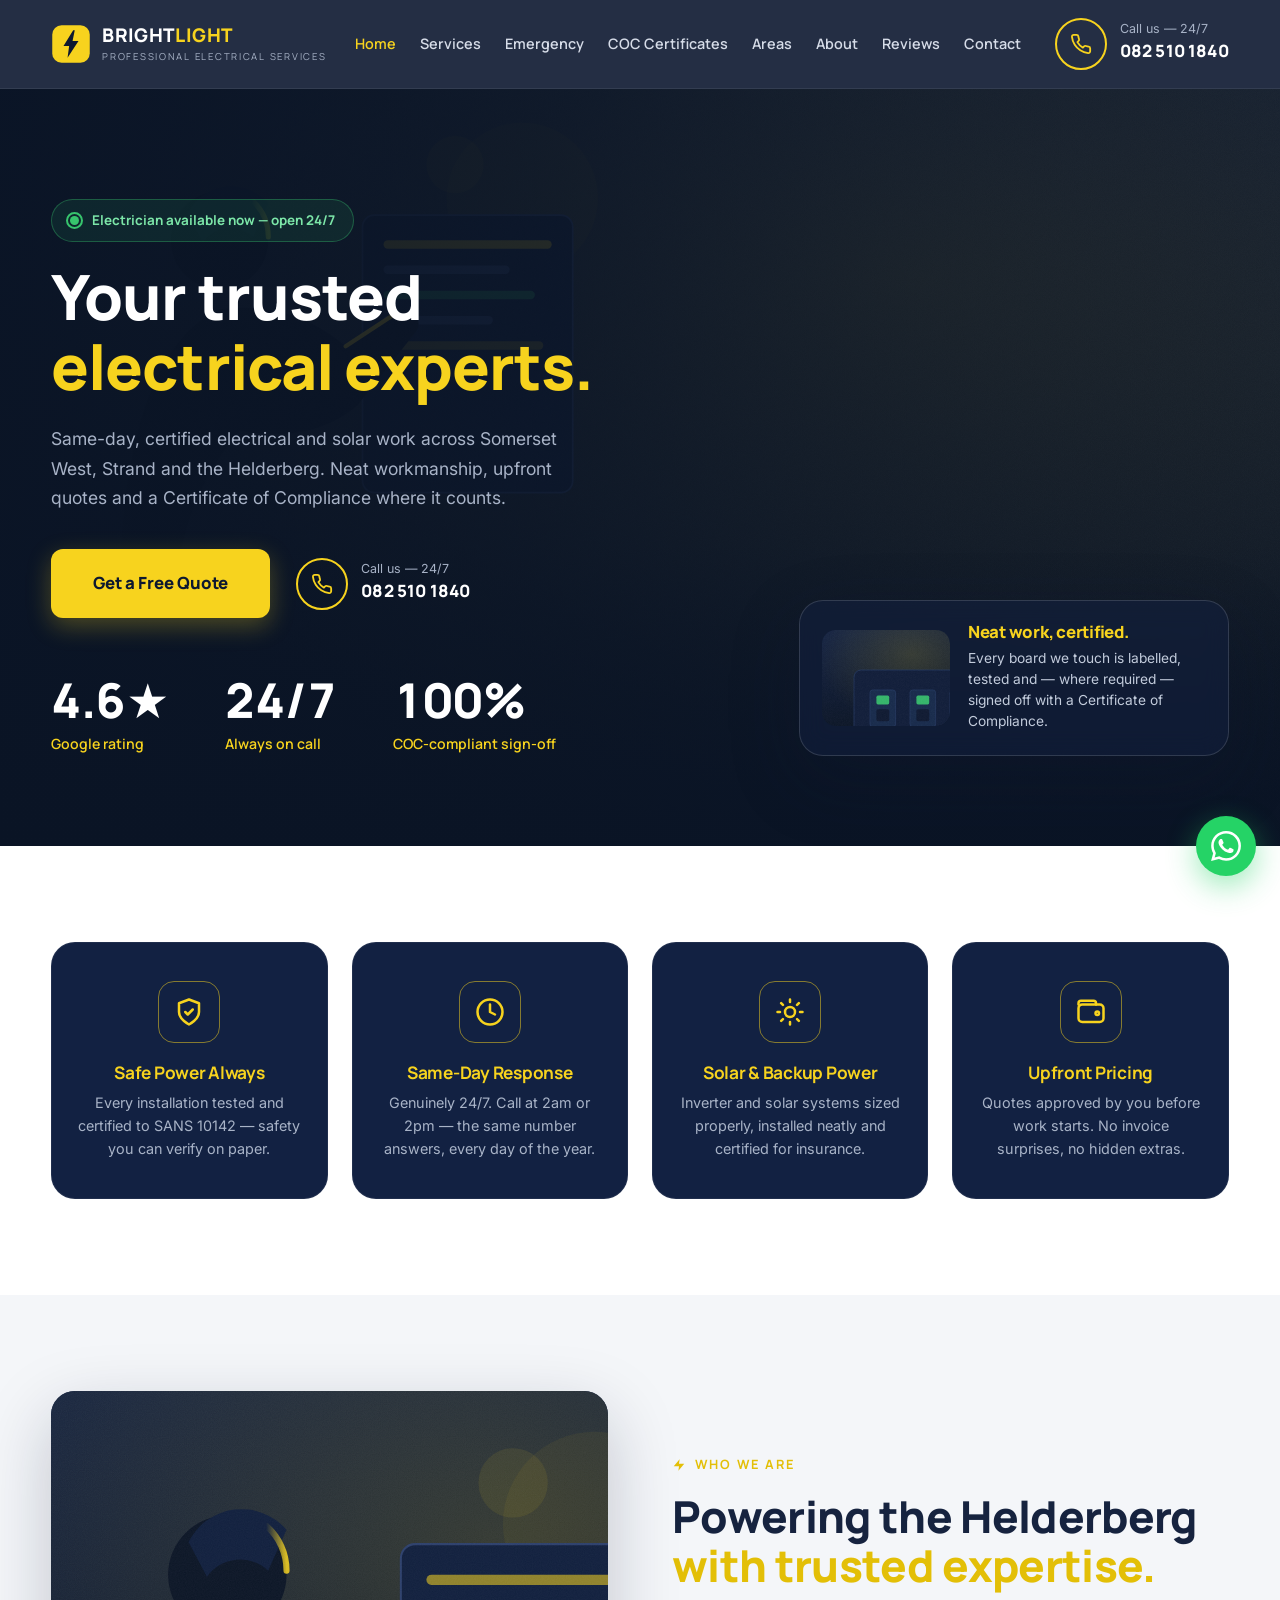
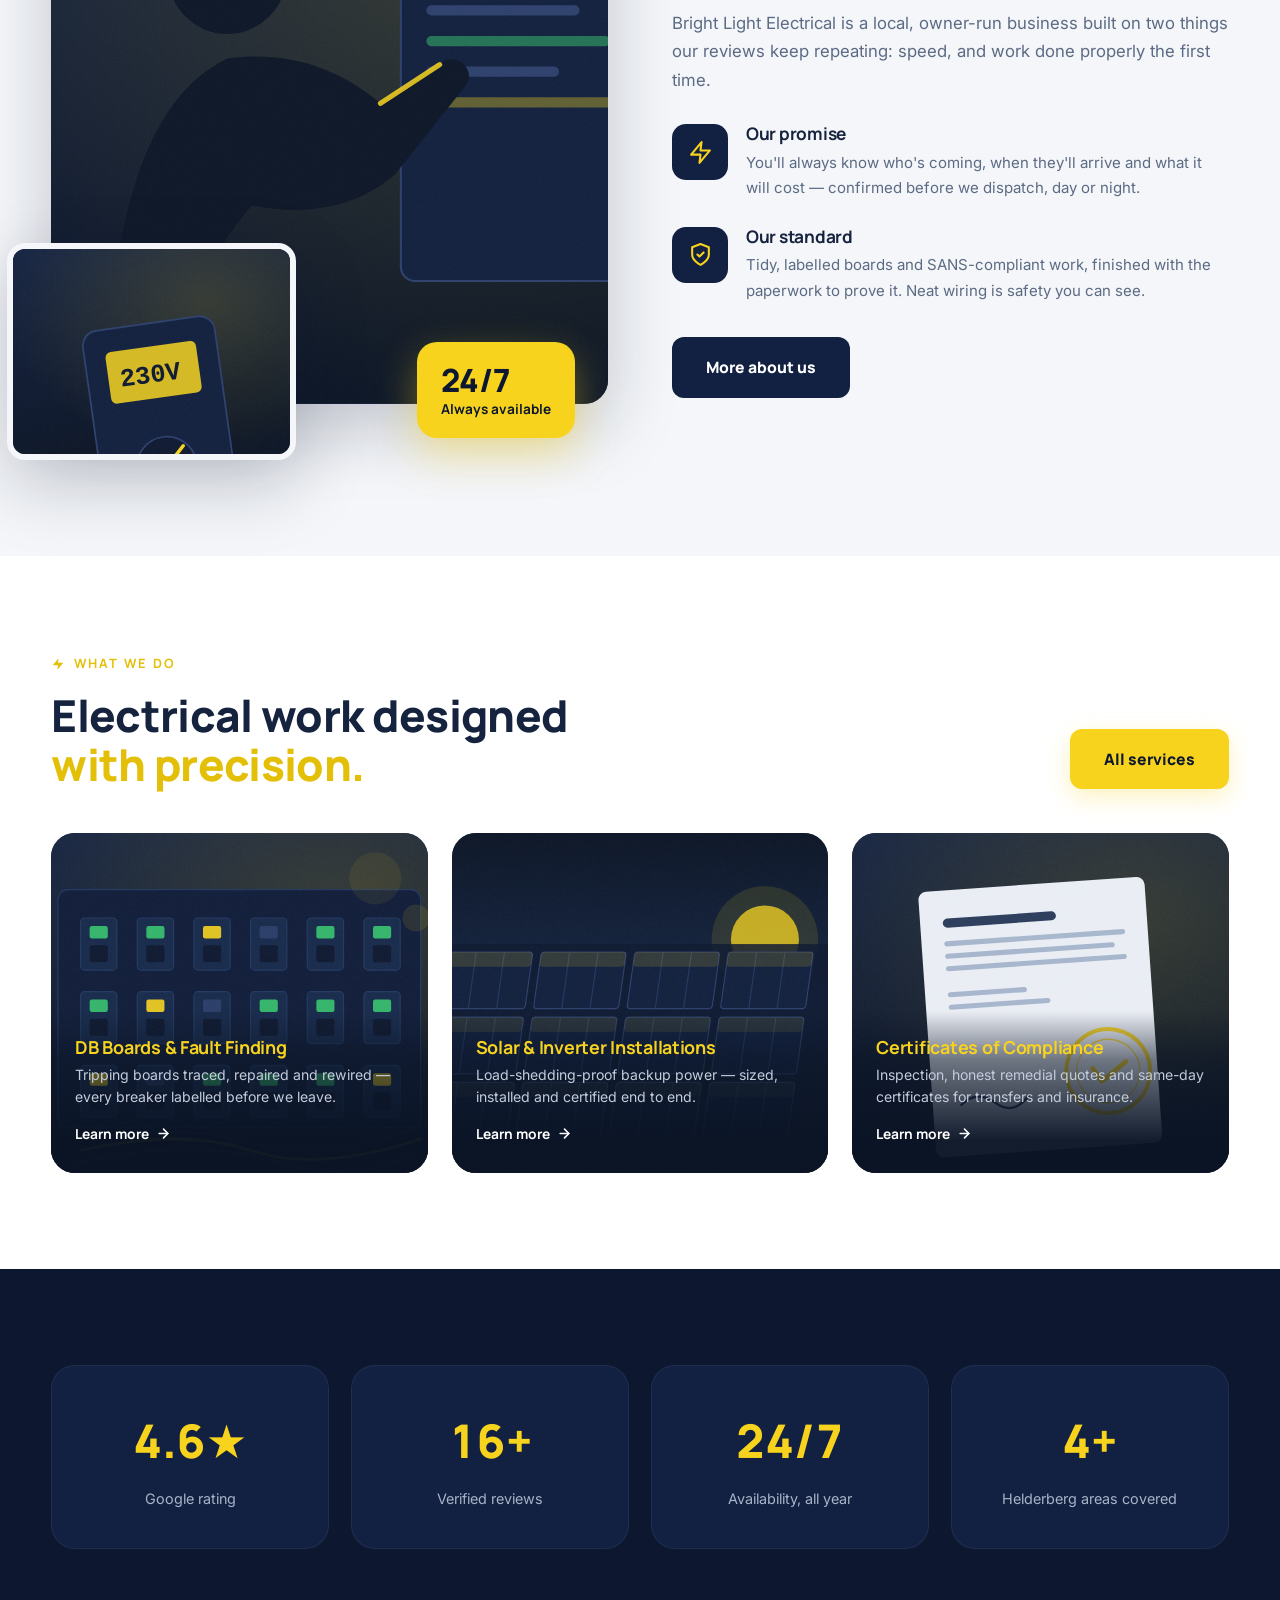
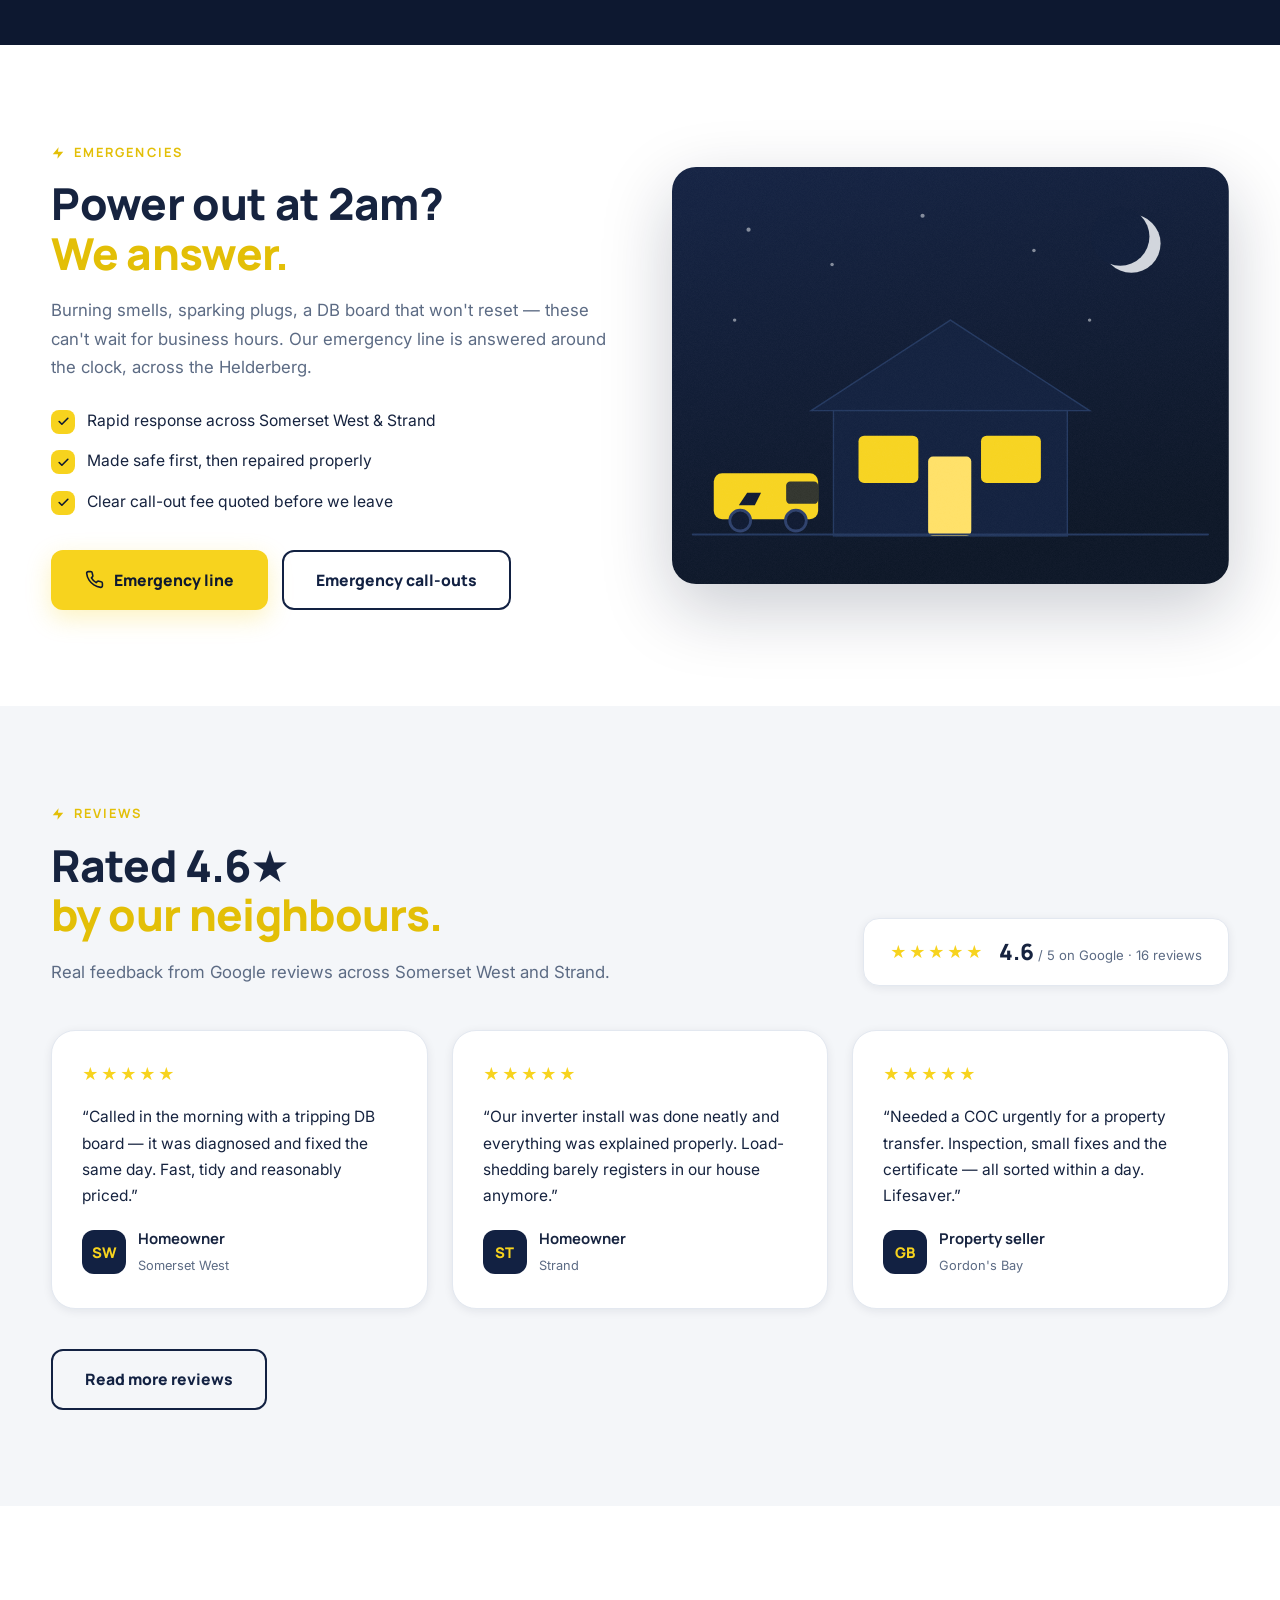
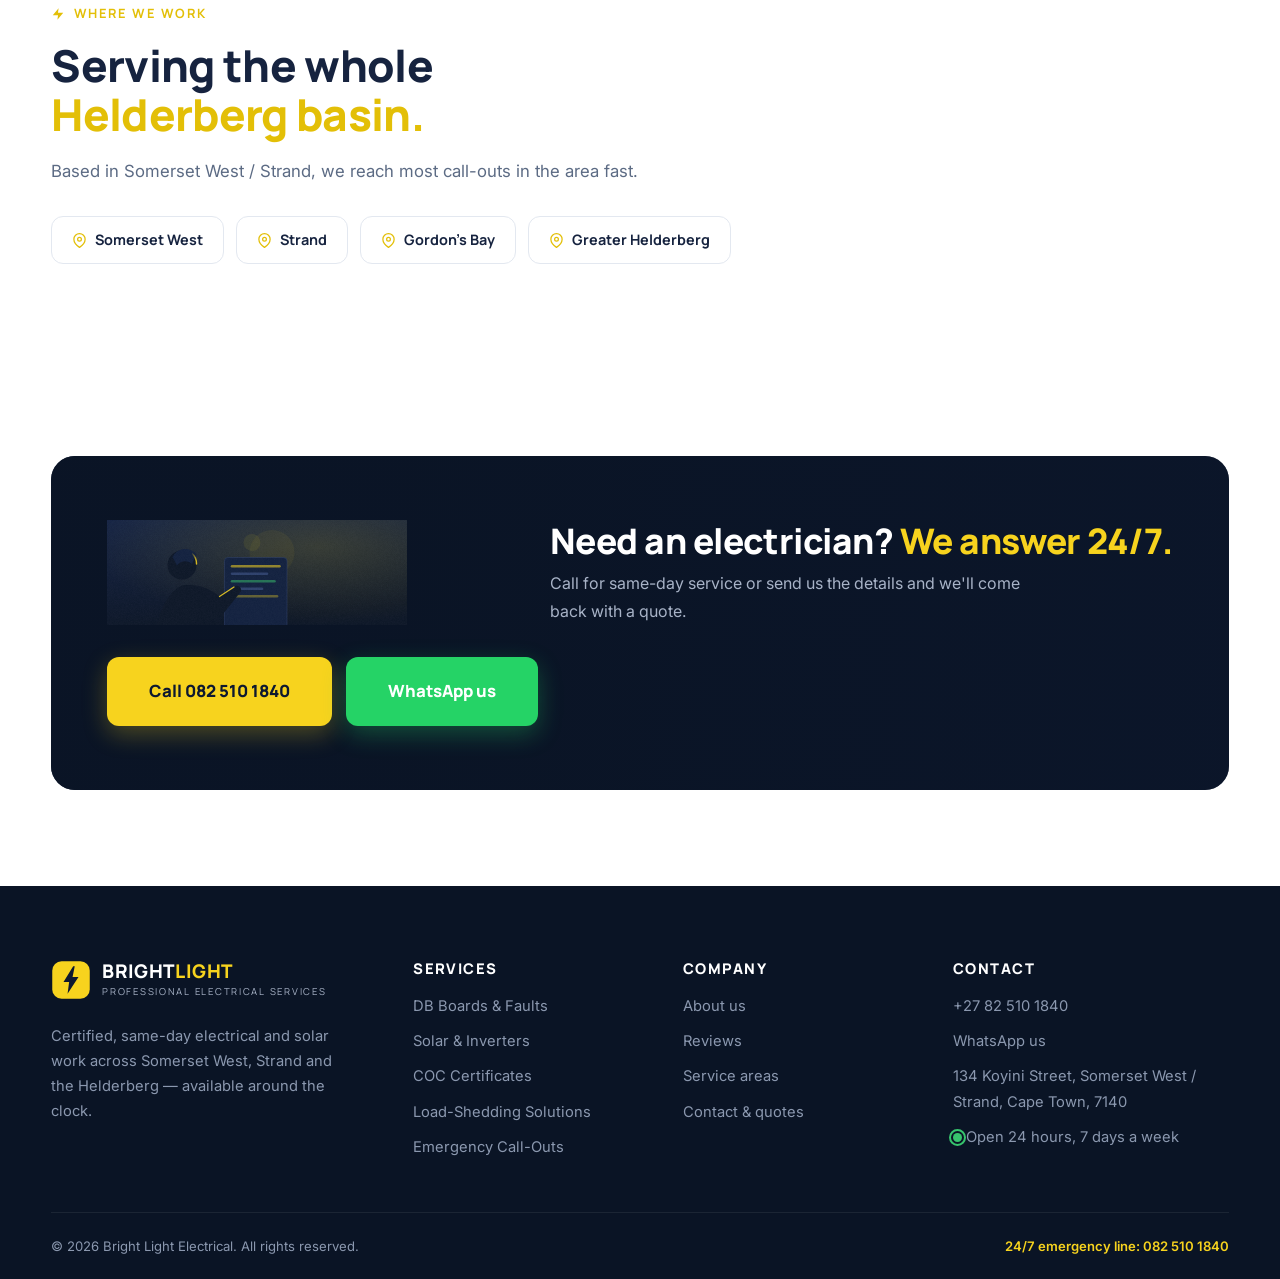
==== commit 1417c157: "Redesign to navy/yellow photo-led creative direction Rework the visual identity from the charcoal/go" ====
--- a/index.html
+++ b/index.html
@@ -3,36 +3,26 @@
 <head>
   <meta charset="UTF-8">
   <meta name="viewport" content="width=device-width, initial-scale=1.0">
-  <title>Bright Light Electrical | 24/7 Electricians in Somerset West &amp; Strand</title>
+  <title>Bright Light Electrical | 24/7 Electricians in Somerset West & Strand</title>
   <meta name="description" content="Certified 24/7 electricians in Somerset West, Strand & Helderberg. Same-day call-outs, COC certificates, solar & inverter installations, DB boards and fault finding. Call +27 82 510 1840.">
   <link rel="icon" type="image/svg+xml" href="assets/favicon.svg">
   <link rel="preconnect" href="https://fonts.googleapis.com">
   <link rel="preconnect" href="https://fonts.gstatic.com" crossorigin>
-  <link href="https://fonts.googleapis.com/css2?family=Space+Grotesk:wght@500;600;700&family=Inter:wght@400;500;600;700&display=swap" rel="stylesheet">
+  <link href="https://fonts.googleapis.com/css2?family=Manrope:wght@500;600;700;800&family=Inter:wght@400;500;600&display=swap" rel="stylesheet">
   <link rel="stylesheet" href="css/style.css">
 </head>
 <body>
 
-  <!-- Top bar -->
-  <div class="topbar">
-    <div class="container">
-      <span class="topbar__status"><span class="pulse-dot"></span>&nbsp;Available now — open 24/7</span>
-      <span class="topbar__hours">Somerset West · Strand · Gordon's Bay · Helderberg</span>
-      <a href="tel:+27825101840">+27 82 510 1840</a>
-    </div>
-  </div>
-
-  <!-- Header -->
   <header class="header">
     <nav class="nav container" aria-label="Main navigation">
       <a class="brand" href="index.html">
         <svg class="brand__mark" viewBox="0 0 64 64" fill="none" aria-hidden="true">
-          <rect x="2" y="2" width="60" height="60" rx="16" fill="#ffc021"/>
-          <path d="M35.5 10 L20 35 h9 L26.5 54 L44 27 h-9.5 L38 10 Z" fill="#1c1f24"/>
+          <rect x="2" y="2" width="60" height="60" rx="15" fill="#f7d31e"/>
+          <path d="M35.5 10 L20 35 h9 L26.5 54 L44 27 h-9.5 L38 10 Z" fill="#0d1830"/>
         </svg>
         <span class="brand__text">
-          <span class="brand__name">Bright Light Electrical</span>
-          <span class="brand__tag">24/7 Electricians</span>
+          <span class="brand__name">Bright<span class="lit">Light</span></span>
+          <span class="brand__tag">Professional Electrical Services</span>
         </span>
       </a>
       <ul class="nav__links" id="nav-links">
@@ -46,7 +36,10 @@
         <li><a href="contact.html">Contact</a></li>
       </ul>
       <div class="nav__cta">
-        <a class="btn btn--gold btn--sm" href="contact.html">Get a Quote</a>
+        <a class="call-cluster" href="tel:+27825101840">
+          <span class="call-cluster__icon"><svg viewBox="0 0 24 24" fill="none" stroke="currentColor" stroke-width="2" stroke-linecap="round" stroke-linejoin="round"><path d="M22 16.92v3a2 2 0 0 1-2.18 2 19.79 19.79 0 0 1-8.63-3.07 19.5 19.5 0 0 1-6-6 19.79 19.79 0 0 1-3.07-8.67A2 2 0 0 1 4.11 2h3a2 2 0 0 1 2 1.72c.127.96.361 1.903.7 2.81a2 2 0 0 1-.45 2.11L8.09 9.91a16 16 0 0 0 6 6l1.27-1.27a2 2 0 0 1 2.11-.45c.907.339 1.85.573 2.81.7A2 2 0 0 1 22 16.92z"/></svg></span>
+          <span><small>Call us — 24/7</small><strong>082 510 1840</strong></span>
+        </a>
         <button class="nav__toggle" aria-label="Toggle menu" aria-expanded="false" aria-controls="nav-links">
           <span></span><span></span><span></span>
         </button>
@@ -54,313 +47,415 @@
     </nav>
   </header>
 
-  <!-- Hero -->
   <section class="hero">
-    <div class="hero__grid-bg" aria-hidden="true"></div>
-    <div class="container">
+    <div class="hero__scene" aria-hidden="true"><svg viewBox="0 0 1600 900" preserveAspectRatio="xMidYMid slice" xmlns="http://www.w3.org/2000/svg" role="img" aria-label="Electrician working at a panel, duotone artwork">
+    <defs><linearGradient id="hero-bg" x1="0" y1="0" x2="0.3" y2="1">
+      <stop offset="0" stop-color="#122142"/><stop offset="1" stop-color="#0a1425"/>
+    </linearGradient>
+    <radialGradient id="hero-glow" cx="0.7" cy="0.25" r="0.75">
+      <stop offset="0" stop-color="#f7d31e" stop-opacity="0.16"/><stop offset="1" stop-color="#f7d31e" stop-opacity="0"/>
+    </radialGradient><filter id="hero-grain"><feTurbulence type="fractalNoise" baseFrequency="0.9" numOctaves="2" result="n"/><feColorMatrix in="n" type="matrix" values="0 0 0 0 1  0 0 0 0 1  0 0 0 0 1  0 0 0 0.045 0"/><feComposite operator="over" in2="SourceGraphic"/></filter>
+      <linearGradient id="hero-rim" x1="0" y1="0" x2="1" y2="0">
+        <stop offset="0" stop-color="#f7d31e" stop-opacity="0"/><stop offset="1" stop-color="#f7d31e" stop-opacity="0.85"/>
+      </linearGradient>
+    </defs>
+    <rect width="1600" height="900" fill="url(#hero-bg)"/>
+    <rect width="1600" height="900" fill="url(#hero-glow)"/>
+    <circle cx="660" cy="130" r="90" fill="#f7d31e" opacity="0.05"/>
+    <circle cx="580" cy="90" r="34" fill="#f7d31e" opacity="0.08"/>
+    <!-- glowing panel -->
+    <rect x="470" y="150" width="250" height="330" rx="14" fill="#101f3d" stroke="#2c3f6b" stroke-width="2"/>
+    <g class="bolt-flicker">
+      <rect x="495" y="180" width="200" height="10" rx="5" fill="#f7d31e" opacity="0.55"/>
+      <rect x="495" y="210" width="150" height="10" rx="5" fill="#2c3f6b"/>
+      <rect x="495" y="240" width="180" height="10" rx="5" fill="#37c46d" opacity="0.5"/>
+      <rect x="495" y="270" width="130" height="10" rx="5" fill="#2c3f6b"/>
+      <rect x="495" y="300" width="190" height="10" rx="5" fill="#f7d31e" opacity="0.35"/>
+    </g>
+    <!-- silhouette: head, torso, reaching arm -->
+    <g fill="#0b1526">
+      <circle cx="300" cy="180" r="58"/>
+      <path d="M180 600 C 185 420 220 300 300 262 c 60 -8 110 10 150 44 l 60 -40 c 14 -10 34 6 24 22 l -70 88 c -40 34 -90 40 -140 30 C 260 480 250 560 248 600 Z"/>
+      <path d="M262 148 a58 58 0 0 1 96 -12 l -18 40 a40 40 0 0 0 -60 6 Z" fill="#101f3d"/>
+    </g>
+    <path d="M358 176 a58 58 0 0 0 -20 -44" stroke="url(#hero-rim)" stroke-width="6" fill="none" stroke-linecap="round"/>
+    <path d="M450 306 l 58 -38" stroke="#f7d31e" stroke-width="5" stroke-linecap="round" opacity="0.85"/>
+    <rect width="1600" height="900" filter="url(#hero-grain)" fill="transparent"/>
+  </svg></div>
+    <div class="hero__overlay" aria-hidden="true"></div>
+    <div class="hero__inner container">
       <div>
-        <span class="hero__badge"><span class="pulse-dot"></span>&nbsp;Electrician available now</span>
-        <h1>Fast, certified electrical work — <span class="accent">day or night.</span></h1>
+        <span class="hero__badge"><span class="pulse-dot"></span>&nbsp;Electrician available now — open 24/7</span>
+        <h1>Your trusted <span class="tint">electrical experts.</span></h1>
         <p class="hero__lead">
-          Same-day call-outs across Somerset West, Strand and the Helderberg.
-          From tripping DB boards to full solar &amp; inverter installations —
-          done neatly, done safely, and signed off with a Certificate of Compliance.
+          Same-day, certified electrical and solar work across Somerset West, Strand
+          and the Helderberg. Neat workmanship, upfront quotes and a Certificate of
+          Compliance where it counts.
         </p>
         <div class="hero__actions">
-          <a class="btn btn--gold btn--lg" href="tel:+27825101840">
-            <svg viewBox="0 0 24 24" fill="none" stroke="currentColor" stroke-width="2" stroke-linecap="round" stroke-linejoin="round"><path d="M22 16.92v3a2 2 0 0 1-2.18 2 19.79 19.79 0 0 1-8.63-3.07 19.5 19.5 0 0 1-6-6 19.79 19.79 0 0 1-3.07-8.67A2 2 0 0 1 4.11 2h3a2 2 0 0 1 2 1.72c.127.96.361 1.903.7 2.81a2 2 0 0 1-.45 2.11L8.09 9.91a16 16 0 0 0 6 6l1.27-1.27a2 2 0 0 1 2.11-.45c.907.339 1.85.573 2.81.7A2 2 0 0 1 22 16.92z"/></svg>
-            Call 24/7: 082 510 1840
+          <a class="btn btn--yellow btn--lg" href="contact.html">Get a Free Quote</a>
+          <a class="call-cluster" href="tel:+27825101840">
+            <span class="call-cluster__icon"><svg viewBox="0 0 24 24" fill="none" stroke="currentColor" stroke-width="2" stroke-linecap="round" stroke-linejoin="round"><path d="M22 16.92v3a2 2 0 0 1-2.18 2 19.79 19.79 0 0 1-8.63-3.07 19.5 19.5 0 0 1-6-6 19.79 19.79 0 0 1-3.07-8.67A2 2 0 0 1 4.11 2h3a2 2 0 0 1 2 1.72c.127.96.361 1.903.7 2.81a2 2 0 0 1-.45 2.11L8.09 9.91a16 16 0 0 0 6 6l1.27-1.27a2 2 0 0 1 2.11-.45c.907.339 1.85.573 2.81.7A2 2 0 0 1 22 16.92z"/></svg></span>
+            <span><small>Call us — 24/7</small><strong>082 510 1840</strong></span>
           </a>
-          <a class="btn btn--outline btn--lg" href="contact.html">Request a Quote</a>
-        </div>
-        <div class="hero__trust">
-          <div class="trust-item">
-            <span class="trust-item__icon">
-              <svg viewBox="0 0 24 24" fill="currentColor"><path d="M12 2l2.9 6.26L21.5 9.27l-4.75 4.63 1.12 6.54L12 17.35l-5.87 3.09 1.12-6.54L2.5 9.27l6.6-1.01L12 2z"/></svg>
-            </span>
-            <div><strong><span data-count="4.6">0</span>★ Google rating</strong><span>16+ verified reviews</span></div>
+        </div>
+        <div class="hero__stats">
+          <div class="hero-stat"><div class="hero-stat__num"><span data-count="4.6">0</span>&#9733;</div><div class="hero-stat__label">Google rating</div></div>
+          <div class="hero-stat"><div class="hero-stat__num"><span data-count="24">0</span>/7</div><div class="hero-stat__label">Always on call</div></div>
+          <div class="hero-stat"><div class="hero-stat__num"><span data-count="100">0</span>%</div><div class="hero-stat__label">COC-compliant sign-off</div></div>
+        </div>
+      </div>
+      <div class="glass-card reveal">
+        <div class="glass-card__thumb"><svg viewBox="0 0 320 240" preserveAspectRatio="xMidYMid slice" xmlns="http://www.w3.org/2000/svg" role="img" aria-label="Neatly wired distribution board, duotone artwork">
+    <defs><linearGradient id="gc-bg" x1="0" y1="0" x2="0.3" y2="1">
+      <stop offset="0" stop-color="#122142"/><stop offset="1" stop-color="#0a1425"/>
+    </linearGradient>
+    <radialGradient id="gc-glow" cx="0.7" cy="0.25" r="0.75">
+      <stop offset="0" stop-color="#f7d31e" stop-opacity="0.16"/><stop offset="1" stop-color="#f7d31e" stop-opacity="0"/>
+    </radialGradient><filter id="gc-grain"><feTurbulence type="fractalNoise" baseFrequency="0.9" numOctaves="2" result="n"/><feColorMatrix in="n" type="matrix" values="0 0 0 0 1  0 0 0 0 1  0 0 0 0 1  0 0 0 0.045 0"/><feComposite operator="over" in2="SourceGraphic"/></filter></defs>
+    <rect width="320" height="240" fill="url(#gc-bg)"/>
+    <rect width="320" height="240" fill="url(#gc-glow)"/>
+    <rect x="80" y="100" width="640" height="420" rx="18" fill="#0f1c38" stroke="#22375f" stroke-width="2"/>
+    <rect x="120" y="150" width="64" height="92" rx="7" fill="#16294a" stroke="#22375f" stroke-width="2"/><rect x="136" y="164" width="32" height="22" rx="4" fill="#37c46d" opacity="0.9"/><rect x="136" y="198" width="32" height="30" rx="4" fill="#0d1830"/><rect x="220" y="150" width="64" height="92" rx="7" fill="#16294a" stroke="#22375f" stroke-width="2"/><rect x="236" y="164" width="32" height="22" rx="4" fill="#37c46d" opacity="0.9"/><rect x="236" y="198" width="32" height="30" rx="4" fill="#0d1830"/><rect x="320" y="150" width="64" height="92" rx="7" fill="#16294a" stroke="#22375f" stroke-width="2"/><rect x="336" y="164" width="32" height="22" rx="4" fill="#f7d31e" opacity="0.9"/><rect x="336" y="198" width="32" height="30" rx="4" fill="#0d1830"/><rect x="420" y="150" width="64" height="92" rx="7" fill="#16294a" stroke="#22375f" stroke-width="2"/><rect x="436" y="164" width="32" height="22" rx="4" fill="#2c3f6b" opacity="0.9"/><rect x="436" y="198" width="32" height="30" rx="4" fill="#0d1830"/><rect x="520" y="150" width="64" height="92" rx="7" fill="#16294a" stroke="#22375f" stroke-width="2"/><rect x="536" y="164" width="32" height="22" rx="4" fill="#37c46d" opacity="0.9"/><rect x="536" y="198" width="32" height="30" rx="4" fill="#0d1830"/><rect x="620" y="150" width="64" height="92" rx="7" fill="#16294a" stroke="#22375f" stroke-width="2"/><rect x="636" y="164" width="32" height="22" rx="4" fill="#37c46d" opacity="0.9"/><rect x="636" y="198" width="32" height="30" rx="4" fill="#0d1830"/><rect x="120" y="280" width="64" height="92" rx="7" fill="#16294a" stroke="#22375f" stroke-width="2"/><rect x="136" y="294" width="32" height="22" rx="4" fill="#37c46d" opacity="0.9"/><rect x="136" y="328" width="32" height="30" rx="4" fill="#0d1830"/><rect x="220" y="280" width="64" height="92" rx="7" fill="#16294a" stroke="#22375f" stroke-width="2"/><rect x="236" y="294" width="32" height="22" rx="4" fill="#f7d31e" opacity="0.9"/><rect x="236" y="328" width="32" height="30" rx="4" fill="#0d1830"/><rect x="320" y="280" width="64" height="92" rx="7" fill="#16294a" stroke="#22375f" stroke-width="2"/><rect x="336" y="294" width="32" height="22" rx="4" fill="#2c3f6b" opacity="0.9"/><rect x="336" y="328" width="32" height="30" rx="4" fill="#0d1830"/><rect x="420" y="280" width="64" height="92" rx="7" fill="#16294a" stroke="#22375f" stroke-width="2"/><rect x="436" y="294" width="32" height="22" rx="4" fill="#37c46d" opacity="0.9"/><rect x="436" y="328" width="32" height="30" rx="4" fill="#0d1830"/><rect x="520" y="280" width="64" height="92" rx="7" fill="#16294a" stroke="#22375f" stroke-width="2"/><rect x="536" y="294" width="32" height="22" rx="4" fill="#37c46d" opacity="0.9"/><rect x="536" y="328" width="32" height="30" rx="4" fill="#0d1830"/><rect x="620" y="280" width="64" height="92" rx="7" fill="#16294a" stroke="#22375f" stroke-width="2"/><rect x="636" y="294" width="32" height="22" rx="4" fill="#37c46d" opacity="0.9"/><rect x="636" y="328" width="32" height="30" rx="4" fill="#0d1830"/><rect x="120" y="410" width="64" height="92" rx="7" fill="#16294a" stroke="#22375f" stroke-width="2"/><rect x="136" y="424" width="32" height="22" rx="4" fill="#f7d31e" opacity="0.9"/><rect x="136" y="458" width="32" height="30" rx="4" fill="#0d1830"/><rect x="220" y="410" width="64" height="92" rx="7" fill="#16294a" stroke="#22375f" stroke-width="2"/><rect x="236" y="424" width="32" height="22" rx="4" fill="#2c3f6b" opacity="0.9"/><rect x="236" y="458" width="32" height="30" rx="4" fill="#0d1830"/><rect x="320" y="410" width="64" height="92" rx="7" fill="#16294a" stroke="#22375f" stroke-width="2"/><rect x="336" y="424" width="32" height="22" rx="4" fill="#37c46d" opacity="0.9"/><rect x="336" y="458" width="32" height="30" rx="4" fill="#0d1830"/><rect x="420" y="410" width="64" height="92" rx="7" fill="#16294a" stroke="#22375f" stroke-width="2"/><rect x="436" y="424" width="32" height="22" rx="4" fill="#37c46d" opacity="0.9"/><rect x="436" y="458" width="32" height="30" rx="4" fill="#0d1830"/><rect x="520" y="410" width="64" height="92" rx="7" fill="#16294a" stroke="#22375f" stroke-width="2"/><rect x="536" y="424" width="32" height="22" rx="4" fill="#37c46d" opacity="0.9"/><rect x="536" y="458" width="32" height="30" rx="4" fill="#0d1830"/><rect x="620" y="410" width="64" height="92" rx="7" fill="#16294a" stroke="#22375f" stroke-width="2"/><rect x="636" y="424" width="32" height="22" rx="4" fill="#f7d31e" opacity="0.9"/><rect x="636" y="458" width="32" height="30" rx="4" fill="#0d1830"/>
+    <g stroke-width="5" fill="none" stroke-linecap="round" opacity="0.75">
+      <path d="M120 560 q 180 -40 300 0 t 300 -20" stroke="#f7d31e"/>
+      <path d="M100 585 q 220 -50 360 -6 t 260 -18" stroke="#2c3f6b"/>
+      <path d="M140 540 q 160 -30 280 8 t 300 -30" stroke="#1e3560"/>
+    </g>
+    <circle cx="640" cy="80" r="46" fill="#f7d31e" opacity="0.07"/>
+    <circle cx="712" cy="150" r="24" fill="#f7d31e" opacity="0.1"/>
+    <rect width="320" height="240" filter="url(#gc-grain)" fill="transparent"/>
+  </svg></div>
+        <div>
+          <h3>Neat work, certified.</h3>
+          <p>Every board we touch is labelled, tested and — where required — signed off with a Certificate of Compliance.</p>
+        </div>
+      </div>
+    </div>
+  </section>
+
+  <!-- Feature tiles -->
+  <section class="section">
+    <div class="container">
+      <div class="grid grid--4">
+        <div class="feature-tile reveal">
+          <span class="feature-tile__icon"><svg viewBox="0 0 24 24" fill="none" stroke="currentColor" stroke-width="2" stroke-linecap="round" stroke-linejoin="round"><path d="M12 22s8-4 8-10V5l-8-3-8 3v7c0 6 8 10 8 10z"/><polyline points="9 12 11 14 15 10"/></svg></span>
+          <h3>Safe Power Always</h3>
+          <p>Every installation tested and certified to SANS 10142 — safety you can verify on paper.</p>
+        </div>
+        <div class="feature-tile reveal reveal-delay-1">
+          <span class="feature-tile__icon"><svg viewBox="0 0 24 24" fill="none" stroke="currentColor" stroke-width="2" stroke-linecap="round" stroke-linejoin="round"><circle cx="12" cy="12" r="10"/><polyline points="12 6 12 12 16 14"/></svg></span>
+          <h3>Same-Day Response</h3>
+          <p>Genuinely 24/7. Call at 2am or 2pm — the same number answers, every day of the year.</p>
+        </div>
+        <div class="feature-tile reveal reveal-delay-2">
+          <span class="feature-tile__icon"><svg viewBox="0 0 24 24" fill="none" stroke="currentColor" stroke-width="2" stroke-linecap="round" stroke-linejoin="round"><circle cx="12" cy="12" r="4"/><path d="M12 2v2M12 20v2M4.93 4.93l1.41 1.41M17.66 17.66l1.41 1.41M2 12h2M20 12h2M4.93 19.07l1.41-1.41M17.66 6.34l1.41-1.41"/></svg></span>
+          <h3>Solar &amp; Backup Power</h3>
+          <p>Inverter and solar systems sized properly, installed neatly and certified for insurance.</p>
+        </div>
+        <div class="feature-tile reveal reveal-delay-3">
+          <span class="feature-tile__icon"><svg viewBox="0 0 24 24" fill="none" stroke="currentColor" stroke-width="2" stroke-linecap="round" stroke-linejoin="round"><rect x="2" y="6" width="20" height="14" rx="3"/><path d="M16 6V5a2 2 0 0 0-2-2H4a2 2 0 0 0-2 2v1"/><circle cx="17" cy="13" r="1.4"/></svg></span>
+          <h3>Upfront Pricing</h3>
+          <p>Quotes approved by you before work starts. No invoice surprises, no hidden extras.</p>
+        </div>
+      </div>
+    </div>
+  </section>
+
+  <!-- About / layered -->
+  <section class="section section--paper">
+    <div class="container">
+      <div class="split">
+        <div class="layered reveal">
+          <div class="layered__main"><svg viewBox="0 0 800 600" preserveAspectRatio="xMidYMid slice" xmlns="http://www.w3.org/2000/svg" role="img" aria-label="Electrician working at a panel, duotone artwork">
+    <defs><linearGradient id="ab1-bg" x1="0" y1="0" x2="0.3" y2="1">
+      <stop offset="0" stop-color="#122142"/><stop offset="1" stop-color="#0a1425"/>
+    </linearGradient>
+    <radialGradient id="ab1-glow" cx="0.7" cy="0.25" r="0.75">
+      <stop offset="0" stop-color="#f7d31e" stop-opacity="0.16"/><stop offset="1" stop-color="#f7d31e" stop-opacity="0"/>
+    </radialGradient><filter id="ab1-grain"><feTurbulence type="fractalNoise" baseFrequency="0.9" numOctaves="2" result="n"/><feColorMatrix in="n" type="matrix" values="0 0 0 0 1  0 0 0 0 1  0 0 0 0 1  0 0 0 0.045 0"/><feComposite operator="over" in2="SourceGraphic"/></filter>
+      <linearGradient id="ab1-rim" x1="0" y1="0" x2="1" y2="0">
+        <stop offset="0" stop-color="#f7d31e" stop-opacity="0"/><stop offset="1" stop-color="#f7d31e" stop-opacity="0.85"/>
+      </linearGradient>
+    </defs>
+    <rect width="800" height="600" fill="url(#ab1-bg)"/>
+    <rect width="800" height="600" fill="url(#ab1-glow)"/>
+    <circle cx="660" cy="130" r="90" fill="#f7d31e" opacity="0.05"/>
+    <circle cx="580" cy="90" r="34" fill="#f7d31e" opacity="0.08"/>
+    <!-- glowing panel -->
+    <rect x="470" y="150" width="250" height="330" rx="14" fill="#101f3d" stroke="#2c3f6b" stroke-width="2"/>
+    <g class="bolt-flicker">
+      <rect x="495" y="180" width="200" height="10" rx="5" fill="#f7d31e" opacity="0.55"/>
+      <rect x="495" y="210" width="150" height="10" rx="5" fill="#2c3f6b"/>
+      <rect x="495" y="240" width="180" height="10" rx="5" fill="#37c46d" opacity="0.5"/>
+      <rect x="495" y="270" width="130" height="10" rx="5" fill="#2c3f6b"/>
+      <rect x="495" y="300" width="190" height="10" rx="5" fill="#f7d31e" opacity="0.35"/>
+    </g>
+    <!-- silhouette: head, torso, reaching arm -->
+    <g fill="#0b1526">
+      <circle cx="300" cy="180" r="58"/>
+      <path d="M180 600 C 185 420 220 300 300 262 c 60 -8 110 10 150 44 l 60 -40 c 14 -10 34 6 24 22 l -70 88 c -40 34 -90 40 -140 30 C 260 480 250 560 248 600 Z"/>
+      <path d="M262 148 a58 58 0 0 1 96 -12 l -18 40 a40 40 0 0 0 -60 6 Z" fill="#101f3d"/>
+    </g>
+    <path d="M358 176 a58 58 0 0 0 -20 -44" stroke="url(#ab1-rim)" stroke-width="6" fill="none" stroke-linecap="round"/>
+    <path d="M450 306 l 58 -38" stroke="#f7d31e" stroke-width="5" stroke-linecap="round" opacity="0.85"/>
+    <rect width="800" height="600" filter="url(#ab1-grain)" fill="transparent"/>
+  </svg></div>
+          <div class="layered__inset"><svg viewBox="0 0 480 360" preserveAspectRatio="xMidYMid slice" xmlns="http://www.w3.org/2000/svg" role="img" aria-label="Electrical testing tools, duotone artwork">
+    <defs><linearGradient id="ab2-bg" x1="0" y1="0" x2="0.3" y2="1">
+      <stop offset="0" stop-color="#122142"/><stop offset="1" stop-color="#0a1425"/>
+    </linearGradient>
+    <radialGradient id="ab2-glow" cx="0.7" cy="0.25" r="0.75">
+      <stop offset="0" stop-color="#f7d31e" stop-opacity="0.16"/><stop offset="1" stop-color="#f7d31e" stop-opacity="0"/>
+    </radialGradient><filter id="ab2-grain"><feTurbulence type="fractalNoise" baseFrequency="0.9" numOctaves="2" result="n"/><feColorMatrix in="n" type="matrix" values="0 0 0 0 1  0 0 0 0 1  0 0 0 0 1  0 0 0 0.045 0"/><feComposite operator="over" in2="SourceGraphic"/></filter></defs>
+    <rect width="480" height="360" fill="url(#ab2-bg)"/>
+    <rect width="480" height="360" fill="url(#ab2-glow)"/>
+    <rect x="140" y="130" width="230" height="340" rx="26" fill="#101f3d" stroke="#2c3f6b" stroke-width="3" transform="rotate(-8 255 300)"/>
+    <rect x="176" y="170" width="158" height="90" rx="10" fill="#f7d31e" opacity="0.85" transform="rotate(-8 255 300)"/>
+    <text x="196" y="232" font-family="monospace" font-size="44" fill="#0d1830" transform="rotate(-8 255 300)" font-weight="bold">230V</text>
+    <circle cx="255" cy="380" r="52" fill="#0d1830" stroke="#2c3f6b" stroke-width="3" transform="rotate(-8 255 300)"/>
+    <line x1="255" y1="380" x2="288" y2="348" stroke="#f7d31e" stroke-width="6" stroke-linecap="round" transform="rotate(-8 255 300)"/>
+    <path d="M430 460 q 90 -120 210 -140" stroke="#e2574c" stroke-width="8" fill="none" stroke-linecap="round" opacity="0.85"/>
+    <path d="M470 500 q 110 -90 230 -80" stroke="#22375f" stroke-width="8" fill="none" stroke-linecap="round"/>
+    <rect x="560" y="170" width="34" height="130" rx="14" fill="#101f3d" stroke="#2c3f6b" stroke-width="3" transform="rotate(24 577 235)"/>
+    <rect x="560" y="150" width="34" height="44" rx="10" fill="#f7d31e" opacity="0.8" transform="rotate(24 577 235)"/>
+    <rect width="480" height="360" filter="url(#ab2-grain)" fill="transparent"/>
+  </svg></div>
+          <div class="layered__badge float"><strong>24/7</strong><span>Always available</span></div>
+        </div>
+        <div class="reveal reveal-delay-1">
+          <span class="eyebrow"><svg viewBox="0 0 24 24" fill="currentColor"><polygon points="13 2 3 14 12 14 11 22 21 10 12 10 13 2"/></svg> Who we are</span>
+          <h2 class="section-title">Powering the Helderberg <span class="tint">with trusted expertise.</span></h2>
+          <p class="section-lead" style="margin-bottom: 30px;">Bright Light Electrical is a local, owner-run business built on two things our reviews keep repeating: speed, and work done properly the first time.</p>
+          <div class="icon-row">
+            <span class="icon-row__icon"><svg viewBox="0 0 24 24" fill="none" stroke="currentColor" stroke-width="2" stroke-linecap="round" stroke-linejoin="round"><polygon points="13 2 3 14 12 14 11 22 21 10 12 10 13 2"/></svg></span>
+            <div>
+              <h3>Our promise</h3>
+              <p>You'll always know who's coming, when they'll arrive and what it will cost — confirmed before we dispatch, day or night.</p>
+            </div>
           </div>
-          <div class="trust-item">
-            <span class="trust-item__icon">
-              <svg viewBox="0 0 24 24" fill="none" stroke="currentColor" stroke-width="2" stroke-linecap="round" stroke-linejoin="round"><circle cx="12" cy="12" r="10"/><polyline points="12 6 12 12 16 14"/></svg>
-            </span>
-            <div><strong>24/7 · 365</strong><span>Genuinely always on call</span></div>
+          <div class="icon-row">
+            <span class="icon-row__icon"><svg viewBox="0 0 24 24" fill="none" stroke="currentColor" stroke-width="2" stroke-linecap="round" stroke-linejoin="round"><path d="M12 22s8-4 8-10V5l-8-3-8 3v7c0 6 8 10 8 10z"/><polyline points="9 12 11 14 15 10"/></svg></span>
+            <div>
+              <h3>Our standard</h3>
+              <p>Tidy, labelled boards and SANS-compliant work, finished with the paperwork to prove it. Neat wiring is safety you can see.</p>
+            </div>
           </div>
-          <div class="trust-item">
-            <span class="trust-item__icon">
-              <svg viewBox="0 0 24 24" fill="none" stroke="currentColor" stroke-width="2" stroke-linecap="round" stroke-linejoin="round"><path d="M12 22s8-4 8-10V5l-8-3-8 3v7c0 6 8 10 8 10z"/><polyline points="9 12 11 14 15 10"/></svg>
-            </span>
-            <div><strong>COC issued</strong><span>Compliant &amp; certified work</span></div>
+          <a class="btn btn--navy" href="about.html" style="margin-top: 34px;">More about us</a>
+        </div>
+      </div>
+    </div>
+  </section>
+
+  <!-- Work / services showcase -->
+  <section class="section">
+    <div class="container">
+      <div class="reveal" style="display:flex; justify-content:space-between; align-items:flex-end; gap:24px; flex-wrap:wrap; margin-bottom: 44px;">
+        <div>
+          <span class="eyebrow"><svg viewBox="0 0 24 24" fill="currentColor"><polygon points="13 2 3 14 12 14 11 22 21 10 12 10 13 2"/></svg> What we do</span>
+          <h2 class="section-title" style="margin-bottom:0;">Electrical work designed <span class="tint">with precision.</span></h2>
+        </div>
+        <a class="btn btn--yellow" href="services.html">All services</a>
+      </div>
+      <div class="grid grid--3">
+        <a class="project-card reveal" href="services.html#db-boards">
+          <div class="project-card__media"><svg viewBox="0 0 800 600" preserveAspectRatio="xMidYMid slice" xmlns="http://www.w3.org/2000/svg" role="img" aria-label="Neatly wired distribution board, duotone artwork">
+    <defs><linearGradient id="pc1-bg" x1="0" y1="0" x2="0.3" y2="1">
+      <stop offset="0" stop-color="#122142"/><stop offset="1" stop-color="#0a1425"/>
+    </linearGradient>
+    <radialGradient id="pc1-glow" cx="0.7" cy="0.25" r="0.75">
+      <stop offset="0" stop-color="#f7d31e" stop-opacity="0.16"/><stop offset="1" stop-color="#f7d31e" stop-opacity="0"/>
+    </radialGradient><filter id="pc1-grain"><feTurbulence type="fractalNoise" baseFrequency="0.9" numOctaves="2" result="n"/><feColorMatrix in="n" type="matrix" values="0 0 0 0 1  0 0 0 0 1  0 0 0 0 1  0 0 0 0.045 0"/><feComposite operator="over" in2="SourceGraphic"/></filter></defs>
+    <rect width="800" height="600" fill="url(#pc1-bg)"/>
+    <rect width="800" height="600" fill="url(#pc1-glow)"/>
+    <rect x="80" y="100" width="640" height="420" rx="18" fill="#0f1c38" stroke="#22375f" stroke-width="2"/>
+    <rect x="120" y="150" width="64" height="92" rx="7" fill="#16294a" stroke="#22375f" stroke-width="2"/><rect x="136" y="164" width="32" height="22" rx="4" fill="#37c46d" opacity="0.9"/><rect x="136" y="198" width="32" height="30" rx="4" fill="#0d1830"/><rect x="220" y="150" width="64" height="92" rx="7" fill="#16294a" stroke="#22375f" stroke-width="2"/><rect x="236" y="164" width="32" height="22" rx="4" fill="#37c46d" opacity="0.9"/><rect x="236" y="198" width="32" height="30" rx="4" fill="#0d1830"/><rect x="320" y="150" width="64" height="92" rx="7" fill="#16294a" stroke="#22375f" stroke-width="2"/><rect x="336" y="164" width="32" height="22" rx="4" fill="#f7d31e" opacity="0.9"/><rect x="336" y="198" width="32" height="30" rx="4" fill="#0d1830"/><rect x="420" y="150" width="64" height="92" rx="7" fill="#16294a" stroke="#22375f" stroke-width="2"/><rect x="436" y="164" width="32" height="22" rx="4" fill="#2c3f6b" opacity="0.9"/><rect x="436" y="198" width="32" height="30" rx="4" fill="#0d1830"/><rect x="520" y="150" width="64" height="92" rx="7" fill="#16294a" stroke="#22375f" stroke-width="2"/><rect x="536" y="164" width="32" height="22" rx="4" fill="#37c46d" opacity="0.9"/><rect x="536" y="198" width="32" height="30" rx="4" fill="#0d1830"/><rect x="620" y="150" width="64" height="92" rx="7" fill="#16294a" stroke="#22375f" stroke-width="2"/><rect x="636" y="164" width="32" height="22" rx="4" fill="#37c46d" opacity="0.9"/><rect x="636" y="198" width="32" height="30" rx="4" fill="#0d1830"/><rect x="120" y="280" width="64" height="92" rx="7" fill="#16294a" stroke="#22375f" stroke-width="2"/><rect x="136" y="294" width="32" height="22" rx="4" fill="#37c46d" opacity="0.9"/><rect x="136" y="328" width="32" height="30" rx="4" fill="#0d1830"/><rect x="220" y="280" width="64" height="92" rx="7" fill="#16294a" stroke="#22375f" stroke-width="2"/><rect x="236" y="294" width="32" height="22" rx="4" fill="#f7d31e" opacity="0.9"/><rect x="236" y="328" width="32" height="30" rx="4" fill="#0d1830"/><rect x="320" y="280" width="64" height="92" rx="7" fill="#16294a" stroke="#22375f" stroke-width="2"/><rect x="336" y="294" width="32" height="22" rx="4" fill="#2c3f6b" opacity="0.9"/><rect x="336" y="328" width="32" height="30" rx="4" fill="#0d1830"/><rect x="420" y="280" width="64" height="92" rx="7" fill="#16294a" stroke="#22375f" stroke-width="2"/><rect x="436" y="294" width="32" height="22" rx="4" fill="#37c46d" opacity="0.9"/><rect x="436" y="328" width="32" height="30" rx="4" fill="#0d1830"/><rect x="520" y="280" width="64" height="92" rx="7" fill="#16294a" stroke="#22375f" stroke-width="2"/><rect x="536" y="294" width="32" height="22" rx="4" fill="#37c46d" opacity="0.9"/><rect x="536" y="328" width="32" height="30" rx="4" fill="#0d1830"/><rect x="620" y="280" width="64" height="92" rx="7" fill="#16294a" stroke="#22375f" stroke-width="2"/><rect x="636" y="294" width="32" height="22" rx="4" fill="#37c46d" opacity="0.9"/><rect x="636" y="328" width="32" height="30" rx="4" fill="#0d1830"/><rect x="120" y="410" width="64" height="92" rx="7" fill="#16294a" stroke="#22375f" stroke-width="2"/><rect x="136" y="424" width="32" height="22" rx="4" fill="#f7d31e" opacity="0.9"/><rect x="136" y="458" width="32" height="30" rx="4" fill="#0d1830"/><rect x="220" y="410" width="64" height="92" rx="7" fill="#16294a" stroke="#22375f" stroke-width="2"/><rect x="236" y="424" width="32" height="22" rx="4" fill="#2c3f6b" opacity="0.9"/><rect x="236" y="458" width="32" height="30" rx="4" fill="#0d1830"/><rect x="320" y="410" width="64" height="92" rx="7" fill="#16294a" stroke="#22375f" stroke-width="2"/><rect x="336" y="424" width="32" height="22" rx="4" fill="#37c46d" opacity="0.9"/><rect x="336" y="458" width="32" height="30" rx="4" fill="#0d1830"/><rect x="420" y="410" width="64" height="92" rx="7" fill="#16294a" stroke="#22375f" stroke-width="2"/><rect x="436" y="424" width="32" height="22" rx="4" fill="#37c46d" opacity="0.9"/><rect x="436" y="458" width="32" height="30" rx="4" fill="#0d1830"/><rect x="520" y="410" width="64" height="92" rx="7" fill="#16294a" stroke="#22375f" stroke-width="2"/><rect x="536" y="424" width="32" height="22" rx="4" fill="#37c46d" opacity="0.9"/><rect x="536" y="458" width="32" height="30" rx="4" fill="#0d1830"/><rect x="620" y="410" width="64" height="92" rx="7" fill="#16294a" stroke="#22375f" stroke-width="2"/><rect x="636" y="424" width="32" height="22" rx="4" fill="#f7d31e" opacity="0.9"/><rect x="636" y="458" width="32" height="30" rx="4" fill="#0d1830"/>
+    <g stroke-width="5" fill="none" stroke-linecap="round" opacity="0.75">
+      <path d="M120 560 q 180 -40 300 0 t 300 -20" stroke="#f7d31e"/>
+      <path d="M100 585 q 220 -50 360 -6 t 260 -18" stroke="#2c3f6b"/>
+      <path d="M140 540 q 160 -30 280 8 t 300 -30" stroke="#1e3560"/>
+    </g>
+    <circle cx="640" cy="80" r="46" fill="#f7d31e" opacity="0.07"/>
+    <circle cx="712" cy="150" r="24" fill="#f7d31e" opacity="0.1"/>
+    <rect width="800" height="600" filter="url(#pc1-grain)" fill="transparent"/>
+  </svg></div>
+          <div class="project-card__body">
+            <h3>DB Boards &amp; Fault Finding</h3>
+            <p>Tripping boards traced, repaired and rewired — every breaker labelled before we leave.</p>
+            <span class="project-card__link">Learn more <svg viewBox="0 0 24 24" fill="none" stroke="currentColor" stroke-width="2.5" stroke-linecap="round" stroke-linejoin="round"><line x1="5" y1="12" x2="19" y2="12"/><polyline points="12 5 19 12 12 19"/></svg></span>
           </div>
-        </div>
-      </div>
-
-      <!-- Hero illustration: neat DB board with animated bolt -->
-      <div class="hero__art reveal">
-        <svg class="float" viewBox="0 0 460 420" fill="none" xmlns="http://www.w3.org/2000/svg" role="img" aria-label="Illustration of a neatly wired distribution board">
-          <defs>
-            <linearGradient id="panel" x1="0" y1="0" x2="1" y2="1">
-              <stop offset="0" stop-color="#2c313a"/>
-              <stop offset="1" stop-color="#23272e"/>
-            </linearGradient>
-            <linearGradient id="boltg" x1="0" y1="0" x2="0" y2="1">
-              <stop offset="0" stop-color="#ffd35e"/>
-              <stop offset="1" stop-color="#ffc021"/>
-            </linearGradient>
-          </defs>
-          <!-- board -->
-          <rect x="70" y="30" width="320" height="360" rx="22" fill="url(#panel)" stroke="#3a404b" stroke-width="2"/>
-          <rect x="92" y="52" width="276" height="70" rx="12" fill="#1c1f24"/>
-          <!-- breaker row 1 -->
-          <g>
-            <rect x="104" y="64" width="34" height="46" rx="5" fill="#3a404b"/>
-            <rect x="112" y="70" width="18" height="14" rx="3" fill="#2fb457"/>
-            <rect x="146" y="64" width="34" height="46" rx="5" fill="#3a404b"/>
-            <rect x="154" y="70" width="18" height="14" rx="3" fill="#2fb457"/>
-            <rect x="188" y="64" width="34" height="46" rx="5" fill="#3a404b"/>
-            <rect x="196" y="70" width="18" height="14" rx="3" fill="#2fb457"/>
-            <rect x="230" y="64" width="34" height="46" rx="5" fill="#3a404b"/>
-            <rect x="238" y="70" width="18" height="14" rx="3" fill="#ffc021"/>
-            <rect x="272" y="64" width="34" height="46" rx="5" fill="#3a404b"/>
-            <rect x="280" y="70" width="18" height="14" rx="3" fill="#2fb457"/>
-            <rect x="314" y="64" width="34" height="46" rx="5" fill="#3a404b"/>
-            <rect x="322" y="70" width="18" height="14" rx="3" fill="#2fb457"/>
-          </g>
-          <!-- neat wiring -->
-          <g stroke-width="4" fill="none" stroke-linecap="round">
-            <path d="M121 110 v40 a12 12 0 0 0 12 12 h60" stroke="#ffc021"/>
-            <path d="M163 110 v52 a12 12 0 0 0 12 12 h48" stroke="#5b8def"/>
-            <path d="M205 110 v64 a12 12 0 0 0 12 12 h36" stroke="#2fb457"/>
-            <path d="M331 110 v40 a12 12 0 0 1 -12 12 h-60" stroke="#e2574c"/>
-            <path d="M289 110 v52 a12 12 0 0 1 -12 12 h-48" stroke="#c9cdd4"/>
-          </g>
-          <!-- central bolt dial -->
-          <circle cx="230" cy="240" r="62" fill="#1c1f24" stroke="#3a404b" stroke-width="2"/>
-          <circle cx="230" cy="240" r="62" fill="none" stroke="#ffc021" stroke-width="3" stroke-dasharray="10 14" opacity="0.5"/>
-          <path class="bolt-flicker" d="M238 200 L206 246 h22 L216 282 L256 232 h-23 L241 200 Z" fill="url(#boltg)"/>
-          <!-- status row -->
-          <g font-family="monospace">
-            <rect x="104" y="322" width="118" height="48" rx="10" fill="#1c1f24"/>
-            <circle cx="122" cy="346" r="6" fill="#2fb457"/>
-            <text x="136" y="351" fill="#c9cdd4" font-size="14">ONLINE</text>
-            <rect x="238" y="322" width="118" height="48" rx="10" fill="#1c1f24"/>
-            <circle cx="256" cy="346" r="6" fill="#ffc021"/>
-            <text x="270" y="351" fill="#c9cdd4" font-size="14">SOLAR OK</text>
-          </g>
-          <!-- floating COC badge -->
-          <g class="float" style="animation-delay:1.2s">
-            <rect x="330" y="150" width="118" height="58" rx="14" fill="#f7f7f5" stroke="#e6e6e2"/>
-            <circle cx="356" cy="179" r="14" fill="#2fb457"/>
-            <path d="M349 179l5 5 9-10" stroke="#fff" stroke-width="3" fill="none" stroke-linecap="round" stroke-linejoin="round"/>
-            <text x="378" y="175" fill="#1c1f24" font-size="13" font-weight="bold" font-family="sans-serif">COC</text>
-            <text x="378" y="192" fill="#6b7280" font-size="11" font-family="sans-serif">Certified</text>
-          </g>
-          <!-- floating rating badge -->
-          <g class="float" style="animation-delay:0.6s">
-            <rect x="12" y="280" width="126" height="58" rx="14" fill="#f7f7f5" stroke="#e6e6e2"/>
-            <path d="M38 296l3.6 7.4 8.1 1.2-5.9 5.7 1.4 8.1-7.2-3.8-7.2 3.8 1.4-8.1-5.9-5.7 8.1-1.2L38 296z" fill="#ffc021"/>
-            <text x="60" y="311" fill="#1c1f24" font-size="15" font-weight="bold" font-family="sans-serif">4.6 / 5</text>
-            <text x="60" y="327" fill="#6b7280" font-size="11" font-family="sans-serif">on Google</text>
-          </g>
-        </svg>
-      </div>
-    </div>
-  </section>
-
-  <!-- Services preview -->
+        </a>
+        <a class="project-card reveal reveal-delay-1" href="services.html#solar">
+          <div class="project-card__media"><svg viewBox="0 0 800 600" preserveAspectRatio="xMidYMid slice" xmlns="http://www.w3.org/2000/svg" role="img" aria-label="Solar panel array at dusk, duotone artwork">
+    <defs><linearGradient id="pc2-bg" x1="0" y1="0" x2="0.3" y2="1">
+      <stop offset="0" stop-color="#122142"/><stop offset="1" stop-color="#0a1425"/>
+    </linearGradient>
+    <radialGradient id="pc2-glow" cx="0.7" cy="0.25" r="0.75">
+      <stop offset="0" stop-color="#f7d31e" stop-opacity="0.16"/><stop offset="1" stop-color="#f7d31e" stop-opacity="0"/>
+    </radialGradient><filter id="pc2-grain"><feTurbulence type="fractalNoise" baseFrequency="0.9" numOctaves="2" result="n"/><feColorMatrix in="n" type="matrix" values="0 0 0 0 1  0 0 0 0 1  0 0 0 0 1  0 0 0 0.045 0"/><feComposite operator="over" in2="SourceGraphic"/></filter>
+      <linearGradient id="pc2-sky" x1="0" y1="0" x2="0" y2="1">
+        <stop offset="0" stop-color="#0a1425"/><stop offset="0.62" stop-color="#16294a"/><stop offset="1" stop-color="#3a3f2a"/>
+      </linearGradient>
+    </defs>
+    <rect width="800" height="600" fill="url(#pc2-sky)"/>
+    <circle cx="620" cy="188" r="60" fill="#f7d31e" opacity="0.75"/>
+    <circle cx="620" cy="188" r="94" fill="#f7d31e" opacity="0.12"/>
+    <rect x="0" y="196" width="800" height="404" fill="#0c1830" opacity="0.85"/>
+    <rect x="90" y="210" width="150" height="100" rx="6" fill="#101f3d" stroke="#2c3f6b" stroke-width="2" transform="skewX(-8)"/><line x1="140" y1="210" x2="140" y2="310" stroke="#22375f" stroke-width="2" transform="skewX(-8)"/><line x1="190" y1="210" x2="190" y2="310" stroke="#22375f" stroke-width="2" transform="skewX(-8)"/><rect x="90" y="210" width="150" height="26" rx="6" fill="#f7d31e" opacity="0.14" transform="skewX(-8)"/><rect x="255" y="210" width="150" height="100" rx="6" fill="#101f3d" stroke="#2c3f6b" stroke-width="2" transform="skewX(-8)"/><line x1="305" y1="210" x2="305" y2="310" stroke="#22375f" stroke-width="2" transform="skewX(-8)"/><line x1="355" y1="210" x2="355" y2="310" stroke="#22375f" stroke-width="2" transform="skewX(-8)"/><rect x="255" y="210" width="150" height="26" rx="6" fill="#f7d31e" opacity="0.14" transform="skewX(-8)"/><rect x="420" y="210" width="150" height="100" rx="6" fill="#101f3d" stroke="#2c3f6b" stroke-width="2" transform="skewX(-8)"/><line x1="470" y1="210" x2="470" y2="310" stroke="#22375f" stroke-width="2" transform="skewX(-8)"/><line x1="520" y1="210" x2="520" y2="310" stroke="#22375f" stroke-width="2" transform="skewX(-8)"/><rect x="420" y="210" width="150" height="26" rx="6" fill="#f7d31e" opacity="0.14" transform="skewX(-8)"/><rect x="585" y="210" width="150" height="100" rx="6" fill="#101f3d" stroke="#2c3f6b" stroke-width="2" transform="skewX(-8)"/><line x1="635" y1="210" x2="635" y2="310" stroke="#22375f" stroke-width="2" transform="skewX(-8)"/><line x1="685" y1="210" x2="685" y2="310" stroke="#22375f" stroke-width="2" transform="skewX(-8)"/><rect x="585" y="210" width="150" height="26" rx="6" fill="#f7d31e" opacity="0.14" transform="skewX(-8)"/><rect x="90" y="325" width="150" height="100" rx="6" fill="#101f3d" stroke="#2c3f6b" stroke-width="2" transform="skewX(-8)"/><line x1="140" y1="325" x2="140" y2="425" stroke="#22375f" stroke-width="2" transform="skewX(-8)"/><line x1="190" y1="325" x2="190" y2="425" stroke="#22375f" stroke-width="2" transform="skewX(-8)"/><rect x="90" y="325" width="150" height="26" rx="6" fill="#f7d31e" opacity="0.1" transform="skewX(-8)"/><rect x="255" y="325" width="150" height="100" rx="6" fill="#101f3d" stroke="#2c3f6b" stroke-width="2" transform="skewX(-8)"/><line x1="305" y1="325" x2="305" y2="425" stroke="#22375f" stroke-width="2" transform="skewX(-8)"/><line x1="355" y1="325" x2="355" y2="425" stroke="#22375f" stroke-width="2" transform="skewX(-8)"/><rect x="255" y="325" width="150" height="26" rx="6" fill="#f7d31e" opacity="0.1" transform="skewX(-8)"/><rect x="420" y="325" width="150" height="100" rx="6" fill="#101f3d" stroke="#2c3f6b" stroke-width="2" transform="skewX(-8)"/><line x1="470" y1="325" x2="470" y2="425" stroke="#22375f" stroke-width="2" transform="skewX(-8)"/><line x1="520" y1="325" x2="520" y2="425" stroke="#22375f" stroke-width="2" transform="skewX(-8)"/><rect x="420" y="325" width="150" height="26" rx="6" fill="#f7d31e" opacity="0.1" transform="skewX(-8)"/><rect x="585" y="325" width="150" height="100" rx="6" fill="#101f3d" stroke="#2c3f6b" stroke-width="2" transform="skewX(-8)"/><line x1="635" y1="325" x2="635" y2="425" stroke="#22375f" stroke-width="2" transform="skewX(-8)"/><line x1="685" y1="325" x2="685" y2="425" stroke="#22375f" stroke-width="2" transform="skewX(-8)"/><rect x="585" y="325" width="150" height="26" rx="6" fill="#f7d31e" opacity="0.1" transform="skewX(-8)"/><rect x="90" y="440" width="150" height="100" rx="6" fill="#101f3d" stroke="#2c3f6b" stroke-width="2" transform="skewX(-8)"/><line x1="140" y1="440" x2="140" y2="540" stroke="#22375f" stroke-width="2" transform="skewX(-8)"/><line x1="190" y1="440" x2="190" y2="540" stroke="#22375f" stroke-width="2" transform="skewX(-8)"/><rect x="90" y="440" width="150" height="26" rx="6" fill="#f7d31e" opacity="0.06000000000000001" transform="skewX(-8)"/><rect x="255" y="440" width="150" height="100" rx="6" fill="#101f3d" stroke="#2c3f6b" stroke-width="2" transform="skewX(-8)"/><line x1="305" y1="440" x2="305" y2="540" stroke="#22375f" stroke-width="2" transform="skewX(-8)"/><line x1="355" y1="440" x2="355" y2="540" stroke="#22375f" stroke-width="2" transform="skewX(-8)"/><rect x="255" y="440" width="150" height="26" rx="6" fill="#f7d31e" opacity="0.06000000000000001" transform="skewX(-8)"/><rect x="420" y="440" width="150" height="100" rx="6" fill="#101f3d" stroke="#2c3f6b" stroke-width="2" transform="skewX(-8)"/><line x1="470" y1="440" x2="470" y2="540" stroke="#22375f" stroke-width="2" transform="skewX(-8)"/><line x1="520" y1="440" x2="520" y2="540" stroke="#22375f" stroke-width="2" transform="skewX(-8)"/><rect x="420" y="440" width="150" height="26" rx="6" fill="#f7d31e" opacity="0.06000000000000001" transform="skewX(-8)"/><rect x="585" y="440" width="150" height="100" rx="6" fill="#101f3d" stroke="#2c3f6b" stroke-width="2" transform="skewX(-8)"/><line x1="635" y1="440" x2="635" y2="540" stroke="#22375f" stroke-width="2" transform="skewX(-8)"/><line x1="685" y1="440" x2="685" y2="540" stroke="#22375f" stroke-width="2" transform="skewX(-8)"/><rect x="585" y="440" width="150" height="26" rx="6" fill="#f7d31e" opacity="0.06000000000000001" transform="skewX(-8)"/>
+    <rect width="800" height="600" filter="url(#pc2-grain)" fill="transparent"/>
+  </svg></div>
+          <div class="project-card__body">
+            <h3>Solar &amp; Inverter Installations</h3>
+            <p>Load-shedding-proof backup power — sized, installed and certified end to end.</p>
+            <span class="project-card__link">Learn more <svg viewBox="0 0 24 24" fill="none" stroke="currentColor" stroke-width="2.5" stroke-linecap="round" stroke-linejoin="round"><line x1="5" y1="12" x2="19" y2="12"/><polyline points="12 5 19 12 12 19"/></svg></span>
+          </div>
+        </a>
+        <a class="project-card reveal reveal-delay-2" href="coc.html">
+          <div class="project-card__media"><svg viewBox="0 0 800 600" preserveAspectRatio="xMidYMid slice" xmlns="http://www.w3.org/2000/svg" role="img" aria-label="Certificate of compliance document, duotone artwork">
+    <defs><linearGradient id="pc3-bg" x1="0" y1="0" x2="0.3" y2="1">
+      <stop offset="0" stop-color="#122142"/><stop offset="1" stop-color="#0a1425"/>
+    </linearGradient>
+    <radialGradient id="pc3-glow" cx="0.7" cy="0.25" r="0.75">
+      <stop offset="0" stop-color="#f7d31e" stop-opacity="0.16"/><stop offset="1" stop-color="#f7d31e" stop-opacity="0"/>
+    </radialGradient><filter id="pc3-grain"><feTurbulence type="fractalNoise" baseFrequency="0.9" numOctaves="2" result="n"/><feColorMatrix in="n" type="matrix" values="0 0 0 0 1  0 0 0 0 1  0 0 0 0 1  0 0 0 0.045 0"/><feComposite operator="over" in2="SourceGraphic"/></filter></defs>
+    <rect width="800" height="600" fill="url(#pc3-bg)"/>
+    <rect width="800" height="600" fill="url(#pc3-glow)"/>
+    <rect x="200" y="90" width="400" height="470" rx="14" fill="#e9edf4" transform="rotate(-4 400 325)"/>
+    <g transform="rotate(-4 400 325)" opacity="0.9">
+      <rect x="240" y="140" width="200" height="16" rx="8" fill="#16294a"/>
+      <rect x="240" y="180" width="320" height="9" rx="4.5" fill="#9fb0c8"/>
+      <rect x="240" y="202" width="300" height="9" rx="4.5" fill="#9fb0c8"/>
+      <rect x="240" y="224" width="320" height="9" rx="4.5" fill="#9fb0c8"/>
+      <rect x="240" y="270" width="140" height="9" rx="4.5" fill="#9fb0c8"/>
+      <rect x="240" y="292" width="180" height="9" rx="4.5" fill="#9fb0c8"/>
+      <path d="M250 470 q 30 -26 60 0 t 60 -8" stroke="#16294a" stroke-width="4" fill="none" stroke-linecap="round"/>
+    </g>
+    <g transform="rotate(10 520 420)">
+      <circle cx="520" cy="420" r="74" fill="none" stroke="#f7d31e" stroke-width="7" opacity="0.95"/>
+      <circle cx="520" cy="420" r="56" fill="none" stroke="#f7d31e" stroke-width="2.5" opacity="0.8"/>
+      <path d="M492 420 l 20 20 36 -42" stroke="#f7d31e" stroke-width="8" fill="none" stroke-linecap="round" stroke-linejoin="round"/>
+    </g>
+    <rect width="800" height="600" filter="url(#pc3-grain)" fill="transparent"/>
+  </svg></div>
+          <div class="project-card__body">
+            <h3>Certificates of Compliance</h3>
+            <p>Inspection, honest remedial quotes and same-day certificates for transfers and insurance.</p>
+            <span class="project-card__link">Learn more <svg viewBox="0 0 24 24" fill="none" stroke="currentColor" stroke-width="2.5" stroke-linecap="round" stroke-linejoin="round"><line x1="5" y1="12" x2="19" y2="12"/><polyline points="12 5 19 12 12 19"/></svg></span>
+          </div>
+        </a>
+      </div>
+    </div>
+  </section>
+
+  <!-- Stats band -->
+  <section class="section section--navy">
+    <div class="container">
+      <div class="stats reveal">
+        <div class="stat"><div class="stat__num"><span data-count="4.6">0</span>&#9733;</div><div class="stat__label">Google rating</div></div>
+        <div class="stat"><div class="stat__num"><span data-count="16">0</span>+</div><div class="stat__label">Verified reviews</div></div>
+        <div class="stat"><div class="stat__num"><span data-count="24">0</span>/7</div><div class="stat__label">Availability, all year</div></div>
+        <div class="stat"><div class="stat__num"><span data-count="4">0</span>+</div><div class="stat__label">Helderberg areas covered</div></div>
+      </div>
+    </div>
+  </section>
+
+  <!-- Emergency split -->
   <section class="section">
-    <div class="container">
-      <div class="reveal">
-        <span class="eyebrow">What we do</span>
-        <h2 class="section-title">Electrical work you can verify.</h2>
-        <p class="section-lead">Neat wiring, labelled boards and paperwork to prove it. These are our three most-requested services — see the full list on the services page.</p>
-      </div>
-      <div class="grid grid--3" style="margin-top: 48px;">
-        <article class="card reveal">
-          <span class="card__icon">
-            <svg viewBox="0 0 24 24" fill="none" stroke="currentColor" stroke-width="2" stroke-linecap="round" stroke-linejoin="round"><rect x="4" y="2" width="16" height="20" rx="2"/><line x1="8" y1="7" x2="16" y2="7"/><line x1="8" y1="12" x2="16" y2="12"/><line x1="8" y1="17" x2="12" y2="17"/></svg>
-          </span>
-          <h3>DB Boards &amp; Fault Finding</h3>
-          <p>Tripping earth leakage, dead circuits and burnt boards traced, repaired and rewired neatly — with every breaker labelled before we leave.</p>
-          <a class="card__link" href="services.html#db-boards">Learn more
-            <svg viewBox="0 0 24 24" fill="none" stroke="currentColor" stroke-width="2.5" stroke-linecap="round" stroke-linejoin="round"><line x1="5" y1="12" x2="19" y2="12"/><polyline points="12 5 19 12 12 19"/></svg>
-          </a>
-        </article>
-        <article class="card reveal reveal-delay-1">
-          <span class="card__icon">
-            <svg viewBox="0 0 24 24" fill="none" stroke="currentColor" stroke-width="2" stroke-linecap="round" stroke-linejoin="round"><circle cx="12" cy="12" r="4"/><path d="M12 2v2M12 20v2M4.93 4.93l1.41 1.41M17.66 17.66l1.41 1.41M2 12h2M20 12h2M4.93 19.07l1.41-1.41M17.66 6.34l1.41-1.41"/></svg>
-          </span>
-          <h3>Solar &amp; Inverter Installations</h3>
-          <p>Beat load-shedding with properly sized inverter and solar systems — installed, certified and configured so the switch-over is seamless.</p>
-          <a class="card__link" href="services.html#solar">Learn more
-            <svg viewBox="0 0 24 24" fill="none" stroke="currentColor" stroke-width="2.5" stroke-linecap="round" stroke-linejoin="round"><line x1="5" y1="12" x2="19" y2="12"/><polyline points="12 5 19 12 12 19"/></svg>
-          </a>
-        </article>
-        <article class="card reveal reveal-delay-2">
-          <span class="card__icon">
-            <svg viewBox="0 0 24 24" fill="none" stroke="currentColor" stroke-width="2" stroke-linecap="round" stroke-linejoin="round"><path d="M12 22s8-4 8-10V5l-8-3-8 3v7c0 6 8 10 8 10z"/><polyline points="9 12 11 14 15 10"/></svg>
-          </span>
-          <h3>Certificates of Compliance</h3>
-          <p>Selling a property or finalising insurance? We inspect, remedy and issue your electrical COC quickly — often on the same day.</p>
-          <a class="card__link" href="coc.html">Learn more
-            <svg viewBox="0 0 24 24" fill="none" stroke="currentColor" stroke-width="2.5" stroke-linecap="round" stroke-linejoin="round"><line x1="5" y1="12" x2="19" y2="12"/><polyline points="12 5 19 12 12 19"/></svg>
-          </a>
-        </article>
-      </div>
-      <div class="reveal" style="margin-top: 40px; text-align: center;">
-        <a class="btn btn--outline-dark" href="services.html">View all services</a>
-      </div>
-    </div>
-  </section>
-
-  <!-- Stats band -->
-  <section class="section section--dark">
-    <div class="container">
-      <div class="stats reveal">
-        <div class="stat"><div class="stat__num" data-count="4.6">0</div><div class="stat__label">Google rating</div></div>
-        <div class="stat"><div class="stat__num" data-count="24" data-suffix="/7">0</div><div class="stat__label">Availability, all year</div></div>
-        <div class="stat"><div class="stat__num" data-count="100" data-suffix="%">0</div><div class="stat__label">COC-compliant sign-off</div></div>
-        <div class="stat"><div class="stat__num" data-count="4" data-suffix="+">0</div><div class="stat__label">Helderberg areas covered</div></div>
-      </div>
-    </div>
-  </section>
-
-  <!-- How it works -->
-  <section class="section">
-    <div class="container">
-      <div class="reveal">
-        <span class="eyebrow">How it works</span>
-        <h2 class="section-title">No guesswork. No going quiet on you.</h2>
-        <p class="section-lead">You'll always know who's coming, when they're arriving and what it will cost. That's the promise.</p>
-      </div>
-      <div class="grid grid--3 steps" style="margin-top: 48px;">
-        <div class="step reveal">
-          <h3>Call or WhatsApp us</h3>
-          <p>Describe the problem — send a photo if you can. We answer around the clock and confirm a time window immediately.</p>
-        </div>
-        <div class="step reveal reveal-delay-1">
-          <h3>Upfront quote on site</h3>
-          <p>We diagnose, explain the fix in plain language and quote before any work starts. No surprises on the invoice.</p>
-        </div>
-        <div class="step reveal reveal-delay-2">
-          <h3>Fixed, tested &amp; certified</h3>
-          <p>Work is completed neatly, tested in front of you and — where required — signed off with a Certificate of Compliance.</p>
-        </div>
-      </div>
-    </div>
-  </section>
-
-  <!-- Emergency strip -->
-  <section class="section section--dark">
     <div class="container">
       <div class="split">
         <div class="reveal">
-          <span class="eyebrow">Emergencies</span>
-          <h2 class="section-title">Power out at 2am? We answer.</h2>
-          <p style="margin-bottom: 24px;">Burning smells, sparking plugs, a DB board that won't reset, or the whole house dark while the neighbours have power — these can't wait for business hours. Our emergency line is answered 24 hours a day, 7 days a week, across the Helderberg.</p>
-          <ul class="checklist" style="margin-bottom: 32px;">
+          <span class="eyebrow"><svg viewBox="0 0 24 24" fill="currentColor"><polygon points="13 2 3 14 12 14 11 22 21 10 12 10 13 2"/></svg> Emergencies</span>
+          <h2 class="section-title">Power out at 2am? <span class="tint">We answer.</span></h2>
+          <p class="section-lead" style="margin-bottom: 26px;">Burning smells, sparking plugs, a DB board that won't reset — these can't wait for business hours. Our emergency line is answered around the clock, across the Helderberg.</p>
+          <ul class="checklist" style="margin-bottom: 34px;">
             <li><span class="tick"><svg viewBox="0 0 24 24" fill="none" stroke="currentColor" stroke-width="3" stroke-linecap="round" stroke-linejoin="round"><polyline points="20 6 9 17 4 12"/></svg></span>Rapid response across Somerset West &amp; Strand</li>
             <li><span class="tick"><svg viewBox="0 0 24 24" fill="none" stroke="currentColor" stroke-width="3" stroke-linecap="round" stroke-linejoin="round"><polyline points="20 6 9 17 4 12"/></svg></span>Made safe first, then repaired properly</li>
             <li><span class="tick"><svg viewBox="0 0 24 24" fill="none" stroke="currentColor" stroke-width="3" stroke-linecap="round" stroke-linejoin="round"><polyline points="20 6 9 17 4 12"/></svg></span>Clear call-out fee quoted before we leave</li>
           </ul>
           <div style="display:flex; gap:14px; flex-wrap:wrap;">
-            <a class="btn btn--gold" href="tel:+27825101840">
-              <svg viewBox="0 0 24 24" fill="none" stroke="currentColor" stroke-width="2" stroke-linecap="round" stroke-linejoin="round"><path d="M22 16.92v3a2 2 0 0 1-2.18 2 19.79 19.79 0 0 1-8.63-3.07 19.5 19.5 0 0 1-6-6 19.79 19.79 0 0 1-3.07-8.67A2 2 0 0 1 4.11 2h3a2 2 0 0 1 2 1.72c.127.96.361 1.903.7 2.81a2 2 0 0 1-.45 2.11L8.09 9.91a16 16 0 0 0 6 6l1.27-1.27a2 2 0 0 1 2.11-.45c.907.339 1.85.573 2.81.7A2 2 0 0 1 22 16.92z"/></svg>
-              Emergency line
-            </a>
-            <a class="btn btn--outline" href="emergency.html">Emergency call-outs</a>
+            <a class="btn btn--yellow" href="tel:+27825101840"><svg viewBox="0 0 24 24" fill="none" stroke="currentColor" stroke-width="2" stroke-linecap="round" stroke-linejoin="round"><path d="M22 16.92v3a2 2 0 0 1-2.18 2 19.79 19.79 0 0 1-8.63-3.07 19.5 19.5 0 0 1-6-6 19.79 19.79 0 0 1-3.07-8.67A2 2 0 0 1 4.11 2h3a2 2 0 0 1 2 1.72c.127.96.361 1.903.7 2.81a2 2 0 0 1-.45 2.11L8.09 9.91a16 16 0 0 0 6 6l1.27-1.27a2 2 0 0 1 2.11-.45c.907.339 1.85.573 2.81.7A2 2 0 0 1 22 16.92z"/></svg> Emergency line</a>
+            <a class="btn btn--ghost-navy" href="emergency.html">Emergency call-outs</a>
           </div>
         </div>
-        <div class="split__art reveal reveal-delay-1" style="box-shadow:none;">
-          <svg viewBox="0 0 480 360" fill="none" xmlns="http://www.w3.org/2000/svg" role="img" aria-label="Illustration of a house with power restored at night">
-            <defs>
-              <linearGradient id="night" x1="0" y1="0" x2="0" y2="1">
-                <stop offset="0" stop-color="#23272e"/>
-                <stop offset="1" stop-color="#1c1f24"/>
-              </linearGradient>
-            </defs>
-            <rect width="480" height="360" rx="22" fill="url(#night)" stroke="#3a404b"/>
-            <circle cx="404" cy="66" r="26" fill="#f7f7f5" opacity="0.9"/>
-            <circle cx="394" cy="60" r="26" fill="#23272e"/>
-            <g fill="#f7f7f5" opacity="0.6">
-              <circle cx="70" cy="50" r="2"/><circle cx="130" cy="84" r="2"/><circle cx="210" cy="44" r="2"/><circle cx="300" cy="70" r="2"/><circle cx="350" cy="120" r="2"/><circle cx="60" cy="130" r="2"/>
-            </g>
-            <!-- house -->
-            <path d="M120 210 L240 130 L360 210 Z" fill="#2c313a" stroke="#3a404b" stroke-width="2"/>
-            <rect x="140" y="210" width="200" height="110" fill="#2c313a" stroke="#3a404b" stroke-width="2"/>
-            <!-- glowing windows -->
-            <g class="bolt-flicker">
-              <rect x="162" y="232" width="52" height="42" rx="6" fill="#ffc021"/>
-              <rect x="266" y="232" width="52" height="42" rx="6" fill="#ffc021"/>
-              <rect x="222" y="252" width="36" height="68" rx="5" fill="#ffd35e"/>
-            </g>
-            <!-- light beam -->
-            <path d="M240 130 L216 96 h48 Z" fill="#ffc021"/>
-            <line x1="240" y1="96" x2="240" y2="70" stroke="#ffc021" stroke-width="4" stroke-linecap="round"/>
-            <!-- van -->
-            <g class="float">
-              <rect x="52" y="266" width="96" height="44" rx="9" fill="#ffc021"/>
-              <rect x="118" y="276" width="30" height="20" rx="4" fill="#1c1f24" opacity="0.8"/>
-              <path d="M78 296 l8-12 h12 l-6 12 Z" fill="#1c1f24"/>
-              <circle cx="76" cy="312" r="10" fill="#1c1f24" stroke="#4b515c" stroke-width="3"/>
-              <circle cx="128" cy="312" r="10" fill="#1c1f24" stroke="#4b515c" stroke-width="3"/>
-            </g>
-            <line x1="20" y1="324" x2="460" y2="324" stroke="#3a404b" stroke-width="3" stroke-linecap="round"/>
-          </svg>
-        </div>
-      </div>
-    </div>
-  </section>
-
-  <!-- Reviews preview -->
-  <section class="section">
+        <div class="reveal reveal-delay-1" style="border-radius: 24px; overflow: hidden; box-shadow: var(--shadow-lg); aspect-ratio: 4/3;">
+          <svg viewBox="0 0 800 600" preserveAspectRatio="xMidYMid slice" xmlns="http://www.w3.org/2000/svg" role="img" aria-label="Home with lights on at night, duotone artwork">
+    <defs><linearGradient id="em-bg" x1="0" y1="0" x2="0.3" y2="1">
+      <stop offset="0" stop-color="#122142"/><stop offset="1" stop-color="#0a1425"/>
+    </linearGradient>
+    <radialGradient id="em-glow" cx="0.7" cy="0.25" r="0.75">
+      <stop offset="0" stop-color="#f7d31e" stop-opacity="0.16"/><stop offset="1" stop-color="#f7d31e" stop-opacity="0"/>
+    </radialGradient><filter id="em-grain"><feTurbulence type="fractalNoise" baseFrequency="0.9" numOctaves="2" result="n"/><feColorMatrix in="n" type="matrix" values="0 0 0 0 1  0 0 0 0 1  0 0 0 0 1  0 0 0 0.045 0"/><feComposite operator="over" in2="SourceGraphic"/></filter></defs>
+    <rect width="800" height="600" fill="url(#em-bg)"/>
+    <circle cx="660" cy="110" r="42" fill="#f4f6f9" opacity="0.85"/>
+    <circle cx="644" cy="100" r="42" fill="#0e1c38"/>
+    <g fill="#f4f6f9" opacity="0.5">
+      <circle cx="110" cy="90" r="3"/><circle cx="230" cy="140" r="2.5"/><circle cx="360" cy="70" r="3"/><circle cx="520" cy="120" r="2.5"/><circle cx="600" cy="220" r="2.5"/><circle cx="90" cy="220" r="2.5"/>
+    </g>
+    <path d="M200 350 L400 220 L600 350 Z" fill="#101f3d" stroke="#22375f" stroke-width="2"/>
+    <rect x="232" y="350" width="336" height="180" fill="#101f3d" stroke="#22375f" stroke-width="2"/>
+    <g class="bolt-flicker">
+      <rect x="268" y="386" width="86" height="68" rx="8" fill="#f7d31e"/>
+      <rect x="444" y="386" width="86" height="68" rx="8" fill="#f7d31e"/>
+      <rect x="368" y="416" width="62" height="114" rx="7" fill="#ffe066"/>
+    </g>
+    <g>
+      <rect x="60" y="440" width="150" height="66" rx="12" fill="#f7d31e"/>
+      <rect x="164" y="452" width="46" height="32" rx="6" fill="#0d1830" opacity="0.85"/>
+      <path d="M96 486 l 12 -18 h 20 l -9 18 Z" fill="#0d1830"/>
+      <circle cx="98" cy="508" r="15" fill="#0d1830" stroke="#2c3f6b" stroke-width="4"/>
+      <circle cx="178" cy="508" r="15" fill="#0d1830" stroke="#2c3f6b" stroke-width="4"/>
+    </g>
+    <line x1="30" y1="528" x2="770" y2="528" stroke="#22375f" stroke-width="3" stroke-linecap="round"/>
+    <rect width="800" height="600" filter="url(#em-grain)" fill="transparent"/>
+  </svg>
+        </div>
+      </div>
+    </div>
+  </section>
+
+  <!-- Reviews -->
+  <section class="section section--paper">
     <div class="container">
       <div class="reveal" style="display:flex; justify-content:space-between; align-items:flex-end; gap:24px; flex-wrap:wrap;">
         <div>
-          <span class="eyebrow">Reviews</span>
-          <h2 class="section-title">Rated 4.6★ by our neighbours.</h2>
+          <span class="eyebrow"><svg viewBox="0 0 24 24" fill="currentColor"><polygon points="13 2 3 14 12 14 11 22 21 10 12 10 13 2"/></svg> Reviews</span>
+          <h2 class="section-title">Rated 4.6&#9733; <span class="tint">by our neighbours.</span></h2>
           <p class="section-lead">Real feedback from Google reviews across Somerset West and Strand.</p>
         </div>
         <div class="rating-banner">
-          <span class="stars" aria-label="4.6 out of 5 stars">
-            <svg viewBox="0 0 24 24" fill="currentColor"><path d="M12 2l2.9 6.26 6.6 1.01-4.75 4.63 1.12 6.54L12 17.35l-5.87 3.09 1.12-6.54L2.5 9.27l6.6-1.01L12 2z"/></svg>
-            <svg viewBox="0 0 24 24" fill="currentColor"><path d="M12 2l2.9 6.26 6.6 1.01-4.75 4.63 1.12 6.54L12 17.35l-5.87 3.09 1.12-6.54L2.5 9.27l6.6-1.01L12 2z"/></svg>
-            <svg viewBox="0 0 24 24" fill="currentColor"><path d="M12 2l2.9 6.26 6.6 1.01-4.75 4.63 1.12 6.54L12 17.35l-5.87 3.09 1.12-6.54L2.5 9.27l6.6-1.01L12 2z"/></svg>
-            <svg viewBox="0 0 24 24" fill="currentColor"><path d="M12 2l2.9 6.26 6.6 1.01-4.75 4.63 1.12 6.54L12 17.35l-5.87 3.09 1.12-6.54L2.5 9.27l6.6-1.01L12 2z"/></svg>
-            <svg viewBox="0 0 24 24" fill="currentColor"><path d="M12 2l2.9 6.26 6.6 1.01-4.75 4.63 1.12 6.54L12 17.35l-5.87-3.09V2z" opacity="0.9"/><path d="M12 2l-2.9 6.26-6.6 1.01 4.75 4.63-1.12 6.54L12 17.35V2z" opacity="0.35"/></svg>
-          </span>
+          <span class="stars" aria-label="4.6 out of 5 stars">&#9733;&#9733;&#9733;&#9733;&#9733;</span>
           <div><span class="num">4.6</span> <span class="sub">/ 5 on Google · 16 reviews</span></div>
         </div>
       </div>
       <div class="grid grid--3" style="margin-top: 44px;">
         <div class="review-card reveal">
-          <span class="stars" aria-hidden="true">★★★★★</span>
+          <span class="stars" aria-hidden="true">&#9733;&#9733;&#9733;&#9733;&#9733;</span>
           <blockquote>“Called in the morning with a tripping DB board — it was diagnosed and fixed the same day. Fast, tidy and reasonably priced.”</blockquote>
           <footer><span class="avatar">SW</span><div><strong>Homeowner</strong><span>Somerset West</span></div></footer>
         </div>
         <div class="review-card reveal reveal-delay-1">
-          <span class="stars" aria-hidden="true">★★★★★</span>
+          <span class="stars" aria-hidden="true">&#9733;&#9733;&#9733;&#9733;&#9733;</span>
           <blockquote>“Our inverter install was done neatly and everything was explained properly. Load-shedding barely registers in our house anymore.”</blockquote>
           <footer><span class="avatar">ST</span><div><strong>Homeowner</strong><span>Strand</span></div></footer>
         </div>
         <div class="review-card reveal reveal-delay-2">
-          <span class="stars" aria-hidden="true">★★★★★</span>
+          <span class="stars" aria-hidden="true">&#9733;&#9733;&#9733;&#9733;&#9733;</span>
           <blockquote>“Needed a COC urgently for a property transfer. Inspection, small fixes and the certificate — all sorted within a day. Lifesaver.”</blockquote>
           <footer><span class="avatar">GB</span><div><strong>Property seller</strong><span>Gordon's Bay</span></div></footer>
         </div>
       </div>
-      <div class="reveal" style="margin-top: 40px; text-align:center;">
-        <a class="btn btn--outline-dark" href="reviews.html">Read more reviews</a>
+      <div class="reveal" style="margin-top: 40px;">
+        <a class="btn btn--ghost-navy" href="reviews.html">Read more reviews</a>
       </div>
     </div>
   </section>
 
   <!-- Areas -->
-  <section class="section section--tint">
+  <section class="section">
     <div class="container">
       <div class="reveal">
-        <span class="eyebrow">Where we work</span>
-        <h2 class="section-title">Serving the whole Helderberg basin.</h2>
+        <span class="eyebrow"><svg viewBox="0 0 24 24" fill="currentColor"><polygon points="13 2 3 14 12 14 11 22 21 10 12 10 13 2"/></svg> Where we work</span>
+        <h2 class="section-title">Serving the whole <span class="tint">Helderberg basin.</span></h2>
         <p class="section-lead" style="margin-bottom: 30px;">Based in Somerset West / Strand, we reach most call-outs in the area fast.</p>
         <div class="area-chips">
           <a class="area-chip" href="service-areas.html#somerset-west"><svg viewBox="0 0 24 24" fill="none" stroke="currentColor" stroke-width="2" stroke-linecap="round" stroke-linejoin="round"><path d="M21 10c0 7-9 13-9 13s-9-6-9-13a9 9 0 0 1 18 0z"/><circle cx="12" cy="10" r="3"/></svg>Somerset West</a>
@@ -372,35 +467,67 @@
     </div>
   </section>
 
-  <!-- CTA -->
   <section class="section">
     <div class="container">
       <div class="cta-band reveal">
-        <div>
-          <h2>Need an electrician today?</h2>
-          <p>Call now for same-day service, or send the details through our enquiry form and we'll come back to you with a quote.</p>
-        </div>
-        <div style="display:flex; gap:14px; flex-wrap:wrap; position:relative;">
-          <a class="btn btn--dark btn--lg" href="tel:+27825101840">Call 082 510 1840</a>
-          <a class="btn btn--dark btn--lg" style="background:#25d366;" href="https://wa.me/27825101840" target="_blank" rel="noopener">WhatsApp us</a>
-        </div>
-      </div>
-    </div>
-  </section>
-
-  <!-- Footer -->
+        <div class="cta-band__scene" aria-hidden="true"><svg viewBox="0 0 1200 420" preserveAspectRatio="xMidYMid slice" xmlns="http://www.w3.org/2000/svg" role="img" aria-label="Electrician working at a panel, duotone artwork">
+    <defs><linearGradient id="ctah-bg" x1="0" y1="0" x2="0.3" y2="1">
+      <stop offset="0" stop-color="#122142"/><stop offset="1" stop-color="#0a1425"/>
+    </linearGradient>
+    <radialGradient id="ctah-glow" cx="0.7" cy="0.25" r="0.75">
+      <stop offset="0" stop-color="#f7d31e" stop-opacity="0.16"/><stop offset="1" stop-color="#f7d31e" stop-opacity="0"/>
+    </radialGradient><filter id="ctah-grain"><feTurbulence type="fractalNoise" baseFrequency="0.9" numOctaves="2" result="n"/><feColorMatrix in="n" type="matrix" values="0 0 0 0 1  0 0 0 0 1  0 0 0 0 1  0 0 0 0.045 0"/><feComposite operator="over" in2="SourceGraphic"/></filter>
+      <linearGradient id="ctah-rim" x1="0" y1="0" x2="1" y2="0">
+        <stop offset="0" stop-color="#f7d31e" stop-opacity="0"/><stop offset="1" stop-color="#f7d31e" stop-opacity="0.85"/>
+      </linearGradient>
+    </defs>
+    <rect width="1200" height="420" fill="url(#ctah-bg)"/>
+    <rect width="1200" height="420" fill="url(#ctah-glow)"/>
+    <circle cx="660" cy="130" r="90" fill="#f7d31e" opacity="0.05"/>
+    <circle cx="580" cy="90" r="34" fill="#f7d31e" opacity="0.08"/>
+    <!-- glowing panel -->
+    <rect x="470" y="150" width="250" height="330" rx="14" fill="#101f3d" stroke="#2c3f6b" stroke-width="2"/>
+    <g class="bolt-flicker">
+      <rect x="495" y="180" width="200" height="10" rx="5" fill="#f7d31e" opacity="0.55"/>
+      <rect x="495" y="210" width="150" height="10" rx="5" fill="#2c3f6b"/>
+      <rect x="495" y="240" width="180" height="10" rx="5" fill="#37c46d" opacity="0.5"/>
+      <rect x="495" y="270" width="130" height="10" rx="5" fill="#2c3f6b"/>
+      <rect x="495" y="300" width="190" height="10" rx="5" fill="#f7d31e" opacity="0.35"/>
+    </g>
+    <!-- silhouette: head, torso, reaching arm -->
+    <g fill="#0b1526">
+      <circle cx="300" cy="180" r="58"/>
+      <path d="M180 600 C 185 420 220 300 300 262 c 60 -8 110 10 150 44 l 60 -40 c 14 -10 34 6 24 22 l -70 88 c -40 34 -90 40 -140 30 C 260 480 250 560 248 600 Z"/>
+      <path d="M262 148 a58 58 0 0 1 96 -12 l -18 40 a40 40 0 0 0 -60 6 Z" fill="#101f3d"/>
+    </g>
+    <path d="M358 176 a58 58 0 0 0 -20 -44" stroke="url(#ctah-rim)" stroke-width="6" fill="none" stroke-linecap="round"/>
+    <path d="M450 306 l 58 -38" stroke="#f7d31e" stroke-width="5" stroke-linecap="round" opacity="0.85"/>
+    <rect width="1200" height="420" filter="url(#ctah-grain)" fill="transparent"/>
+  </svg></div>
+        <div>
+          <h2>Need an electrician? <span class="tint">We answer 24/7.</span></h2>
+          <p>Call for same-day service or send us the details and we'll come back with a quote.</p>
+        </div>
+        <div style="display:flex; gap:14px; flex-wrap:wrap;">
+          <a class="btn btn--yellow btn--lg" href="tel:+27825101840">Call 082 510 1840</a>
+          <a class="btn btn--whatsapp btn--lg" href="https://wa.me/27825101840" target="_blank" rel="noopener">WhatsApp us</a>
+        </div>
+      </div>
+    </div>
+  </section>
+
   <footer class="footer">
     <div class="container">
       <div class="footer__grid">
         <div class="footer__about">
           <a class="brand" href="index.html">
             <svg class="brand__mark" viewBox="0 0 64 64" fill="none" aria-hidden="true">
-              <rect x="2" y="2" width="60" height="60" rx="16" fill="#ffc021"/>
-              <path d="M35.5 10 L20 35 h9 L26.5 54 L44 27 h-9.5 L38 10 Z" fill="#1c1f24"/>
-            </svg>
+          <rect x="2" y="2" width="60" height="60" rx="15" fill="#f7d31e"/>
+          <path d="M35.5 10 L20 35 h9 L26.5 54 L44 27 h-9.5 L38 10 Z" fill="#0d1830"/>
+        </svg>
             <span class="brand__text">
-              <span class="brand__name">Bright Light Electrical</span>
-              <span class="brand__tag">24/7 Electricians</span>
+              <span class="brand__name">Bright<span class="lit">Light</span></span>
+              <span class="brand__tag">Professional Electrical Services</span>
             </span>
           </a>
           <p>Certified, same-day electrical and solar work across Somerset West, Strand and the Helderberg — available around the clock.</p>
@@ -430,18 +557,17 @@
             <li><a href="tel:+27825101840">+27 82 510 1840</a></li>
             <li><a href="https://wa.me/27825101840" target="_blank" rel="noopener">WhatsApp us</a></li>
             <li>134 Koyini Street, Somerset West / Strand, Cape Town, 7140</li>
-            <li><span class="green">● Open 24 hours, 7 days a week</span></li>
+            <li><span class="pulse-dot"></span>&nbsp;Open 24 hours, 7 days a week</li>
           </ul>
         </div>
       </div>
       <div class="footer__bottom">
         <span>© <span id="year">2026</span> Bright Light Electrical. All rights reserved.</span>
-        <span class="green">24/7 emergency line: 082 510 1840</span>
+        <span class="lit">24/7 emergency line: 082 510 1840</span>
       </div>
     </div>
   </footer>
 
-  <!-- Floating WhatsApp -->
   <a class="wa-float" href="https://wa.me/27825101840" target="_blank" rel="noopener" aria-label="Chat on WhatsApp">
     <svg viewBox="0 0 24 24" fill="currentColor"><path d="M17.472 14.382c-.297-.149-1.758-.867-2.03-.967-.273-.099-.471-.148-.67.15-.197.297-.767.966-.94 1.164-.173.199-.347.223-.644.075-.297-.15-1.255-.463-2.39-1.475-.883-.788-1.48-1.761-1.653-2.059-.173-.297-.018-.458.13-.606.134-.133.298-.347.446-.52.149-.174.198-.298.298-.497.099-.198.05-.371-.025-.52-.075-.149-.669-1.612-.916-2.207-.242-.579-.487-.5-.669-.51-.173-.008-.371-.01-.57-.01-.198 0-.52.074-.792.372-.272.297-1.04 1.016-1.04 2.479 0 1.462 1.065 2.875 1.213 3.074.149.198 2.096 3.2 5.077 4.487.709.306 1.262.489 1.694.625.712.227 1.36.195 1.871.118.571-.085 1.758-.719 2.006-1.413.248-.694.248-1.289.173-1.413-.074-.124-.272-.198-.57-.347m-5.421 7.403h-.004a9.87 9.87 0 0 1-5.031-1.378l-.361-.214-3.741.982.998-3.648-.235-.374a9.86 9.86 0 0 1-1.51-5.26c.001-5.45 4.436-9.884 9.888-9.884 2.64 0 5.122 1.03 6.988 2.898a9.825 9.825 0 0 1 2.893 6.994c-.003 5.45-4.437 9.884-9.885 9.884m8.413-18.297A11.815 11.815 0 0 0 12.05 0C5.495 0 .16 5.335.157 11.892c0 2.096.547 4.142 1.588 5.945L.057 24l6.305-1.654a11.882 11.882 0 0 0 5.683 1.448h.005c6.554 0 11.89-5.335 11.893-11.893a11.821 11.821 0 0 0-3.48-8.413z"/></svg>
   </a>
--- a/css/style.css
+++ b/css/style.css
@@ -1,26 +1,30 @@
 /* =============================================
    Bright Light Electrical — Site Stylesheet
-   Palette: charcoal #1c1f24 | gold #ffc021 | off-white #f7f7f5 | green #2fb457
+   Creative direction: deep navy + lemon gold, photo-led,
+   big two-tone headlines, rounded navy cards.
    ============================================= */
 
 :root {
-  --charcoal: #1c1f24;
-  --charcoal-2: #23272e;
-  --charcoal-3: #2c313a;
-  --gold: #ffc021;
-  --gold-dark: #e6a900;
-  --offwhite: #f7f7f5;
+  --navy-950: #0a1425;
+  --navy-900: #0d1830;
+  --navy-800: #122142;
+  --navy-700: #16294a;
+  --navy-600: #1e3560;
+  --yellow: #f7d31e;
+  --yellow-deep: #e3bf07;
+  --paper: #f4f6f9;
   --white: #ffffff;
-  --green: #2fb457;
-  --ink: #24272c;
-  --muted: #6b7280;
-  --line: #e6e6e2;
-  --radius: 14px;
-  --radius-lg: 22px;
-  --shadow-sm: 0 2px 8px rgba(28, 31, 36, 0.07);
-  --shadow-md: 0 8px 30px rgba(28, 31, 36, 0.12);
-  --shadow-lg: 0 20px 60px rgba(28, 31, 36, 0.18);
-  --font-head: "Space Grotesk", "Archivo", system-ui, sans-serif;
+  --ink: #16233f;
+  --slate: #5c6b84;
+  --mist: #a8b3c7;
+  --line: #e3e8f0;
+  --green: #37c46d;
+  --radius: 16px;
+  --radius-lg: 24px;
+  --shadow-sm: 0 2px 10px rgba(13, 24, 48, 0.08);
+  --shadow-md: 0 10px 34px rgba(13, 24, 48, 0.14);
+  --shadow-lg: 0 24px 70px rgba(13, 24, 48, 0.22);
+  --font-head: "Manrope", system-ui, -apple-system, "Segoe UI", sans-serif;
   --font-body: "Inter", system-ui, -apple-system, "Segoe UI", sans-serif;
 }
 
@@ -31,8 +35,8 @@
 body {
   font-family: var(--font-body);
   color: var(--ink);
-  background: var(--offwhite);
-  line-height: 1.65;
+  background: var(--white);
+  line-height: 1.7;
   -webkit-font-smoothing: antialiased;
   overflow-x: hidden;
 }
@@ -41,58 +45,59 @@
 
 h1, h2, h3, h4 {
   font-family: var(--font-head);
-  line-height: 1.15;
-  color: var(--charcoal);
-  letter-spacing: -0.01em;
+  line-height: 1.12;
+  color: var(--ink);
+  letter-spacing: -0.015em;
+  font-weight: 800;
+  text-wrap: balance;
 }
 
 a { color: inherit; text-decoration: none; }
 
-.container {
-  width: min(1160px, 92%);
-  margin-inline: auto;
-}
+.container { width: min(1180px, 92%); margin-inline: auto; }
 
 /* ---------- Utility ---------- */
-.section { padding: 90px 0; }
-.section--dark { background: var(--charcoal); }
-.section--dark h2, .section--dark h3 { color: var(--white); }
-.section--dark p { color: #b8bcc4; }
-.section--tint { background: #efefeb; }
+.section { padding: 96px 0; }
+.section--navy { background: var(--navy-900); }
+.section--navy h2, .section--navy h3 { color: var(--white); }
+.section--navy p { color: var(--mist); }
+.section--paper { background: var(--paper); }
 
 .eyebrow {
   display: inline-flex;
   align-items: center;
-  gap: 8px;
-  font-size: 0.78rem;
+  gap: 9px;
+  font-family: var(--font-head);
+  font-size: 0.8rem;
   font-weight: 700;
-  letter-spacing: 0.14em;
+  letter-spacing: 0.16em;
   text-transform: uppercase;
-  color: var(--gold-dark);
-  margin-bottom: 14px;
-}
-.eyebrow::before {
-  content: "";
-  width: 26px; height: 3px;
-  background: var(--gold);
-  border-radius: 2px;
-}
-.section--dark .eyebrow { color: var(--gold); }
-
-.section-title { font-size: clamp(1.7rem, 3.6vw, 2.5rem); margin-bottom: 16px; }
-.section-lead { max-width: 640px; color: var(--muted); font-size: 1.06rem; }
-
-.grid { display: grid; gap: 26px; }
+  color: var(--yellow-deep);
+  margin-bottom: 16px;
+}
+.eyebrow svg { width: 14px; height: 14px; }
+.section--navy .eyebrow { color: var(--yellow); }
+
+.section-title {
+  font-size: clamp(1.85rem, 3.8vw, 2.75rem);
+  margin-bottom: 18px;
+}
+.section-title .tint { color: var(--yellow-deep); display: block; }
+.section--navy .section-title .tint { color: var(--yellow); }
+.section-lead { max-width: 620px; color: var(--slate); font-size: 1.05rem; }
+.section--navy .section-lead { color: var(--mist); }
+
+.grid { display: grid; gap: 24px; }
 .grid--2 { grid-template-columns: repeat(2, 1fr); }
 .grid--3 { grid-template-columns: repeat(3, 1fr); }
 .grid--4 { grid-template-columns: repeat(4, 1fr); }
 
-@media (max-width: 900px) {
+@media (max-width: 980px) {
   .grid--3, .grid--4 { grid-template-columns: repeat(2, 1fr); }
 }
 @media (max-width: 620px) {
   .grid--2, .grid--3, .grid--4 { grid-template-columns: 1fr; }
-  .section { padding: 64px 0; }
+  .section { padding: 68px 0; }
 }
 
 /* ---------- Buttons ---------- */
@@ -102,139 +107,114 @@
   justify-content: center;
   gap: 10px;
   font-family: var(--font-head);
-  font-weight: 700;
-  font-size: 1rem;
-  padding: 15px 30px;
-  border-radius: 999px;
+  font-weight: 800;
+  font-size: 0.98rem;
+  padding: 15px 32px;
+  border-radius: 12px;
   border: 2px solid transparent;
   cursor: pointer;
-  transition: transform 0.22s ease, box-shadow 0.22s ease, background 0.22s ease, color 0.22s ease;
+  transition: transform 0.22s ease, box-shadow 0.22s ease, background 0.22s ease, color 0.22s ease, border-color 0.22s ease;
   white-space: nowrap;
 }
 .btn svg { width: 19px; height: 19px; flex-shrink: 0; }
 
-.btn--gold {
-  background: var(--gold);
-  color: var(--charcoal);
-  box-shadow: 0 6px 20px rgba(255, 192, 33, 0.35);
-}
-.btn--gold:hover {
+.btn--yellow {
+  background: var(--yellow);
+  color: var(--navy-900);
+  box-shadow: 0 8px 24px rgba(247, 211, 30, 0.28);
+}
+.btn--yellow:hover {
   transform: translateY(-3px);
-  box-shadow: 0 12px 28px rgba(255, 192, 33, 0.45);
-  background: #ffca45;
-}
-
-.btn--dark {
-  background: var(--charcoal);
-  color: var(--white);
-}
-.btn--dark:hover { transform: translateY(-3px); box-shadow: var(--shadow-md); background: var(--charcoal-3); }
-
-.btn--outline {
+  background: #ffdd33;
+  box-shadow: 0 14px 32px rgba(247, 211, 30, 0.4);
+}
+
+.btn--navy { background: var(--navy-800); color: var(--white); }
+.btn--navy:hover { transform: translateY(-3px); box-shadow: var(--shadow-md); background: var(--navy-700); }
+
+.btn--ghost {
   border-color: rgba(255, 255, 255, 0.35);
   color: var(--white);
-  background: transparent;
-}
-.btn--outline:hover { border-color: var(--gold); color: var(--gold); transform: translateY(-3px); }
-
-.btn--outline-dark {
-  border-color: var(--charcoal);
-  color: var(--charcoal);
-  background: transparent;
-}
-.btn--outline-dark:hover { background: var(--charcoal); color: var(--white); transform: translateY(-3px); }
-
-.btn--whatsapp {
-  background: #25d366;
-  color: #fff;
-  box-shadow: 0 6px 20px rgba(37, 211, 102, 0.35);
-}
-.btn--whatsapp:hover { transform: translateY(-3px); box-shadow: 0 12px 28px rgba(37, 211, 102, 0.45); }
-
-.btn--lg { padding: 18px 38px; font-size: 1.08rem; }
-.btn--sm { padding: 10px 20px; font-size: 0.9rem; }
+  background: rgba(255, 255, 255, 0.04);
+}
+.btn--ghost:hover { border-color: var(--yellow); color: var(--yellow); transform: translateY(-3px); }
+
+.btn--ghost-navy { border-color: var(--navy-800); color: var(--navy-800); background: transparent; }
+.btn--ghost-navy:hover { background: var(--navy-800); color: var(--white); transform: translateY(-3px); }
+
+.btn--whatsapp { background: #25d366; color: #fff; box-shadow: 0 8px 24px rgba(37, 211, 102, 0.3); }
+.btn--whatsapp:hover { transform: translateY(-3px); box-shadow: 0 14px 32px rgba(37, 211, 102, 0.42); }
+
+.btn--lg { padding: 18px 40px; font-size: 1.05rem; }
+.btn--sm { padding: 11px 22px; font-size: 0.88rem; }
+
+/* Call-us cluster (yellow ring icon + stacked label), as in reference */
+.call-cluster { display: inline-flex; align-items: center; gap: 13px; color: var(--white); }
+.call-cluster__icon {
+  width: 52px; height: 52px;
+  border-radius: 50%;
+  border: 2px solid var(--yellow);
+  display: grid;
+  place-items: center;
+  color: var(--yellow);
+  flex-shrink: 0;
+  transition: background 0.22s ease, color 0.22s ease;
+}
+.call-cluster__icon svg { width: 22px; height: 22px; }
+.call-cluster:hover .call-cluster__icon { background: var(--yellow); color: var(--navy-900); }
+.call-cluster small { display: block; font-size: 0.78rem; color: var(--mist); line-height: 1.2; white-space: nowrap; }
+.call-cluster strong { font-family: var(--font-head); font-weight: 800; font-size: 1.06rem; letter-spacing: 0.01em; white-space: nowrap; }
 
 /* ---------- Header ---------- */
-.topbar {
-  background: var(--charcoal);
-  color: #c9cdd4;
-  font-size: 0.82rem;
-  padding: 8px 0;
-  border-bottom: 1px solid rgba(255, 255, 255, 0.06);
-}
-.topbar .container {
-  display: flex;
-  justify-content: space-between;
-  align-items: center;
-  gap: 16px;
-}
-.topbar a { color: var(--gold); font-weight: 600; }
-.topbar__status { display: inline-flex; align-items: center; gap: 8px; }
-
-.pulse-dot {
-  width: 9px; height: 9px;
-  border-radius: 50%;
-  background: var(--green);
-  position: relative;
-  flex-shrink: 0;
-}
-.pulse-dot::after {
-  content: "";
-  position: absolute;
-  inset: -4px;
-  border-radius: 50%;
-  border: 2px solid var(--green);
-  animation: pulse-ring 1.8s ease-out infinite;
-}
-@keyframes pulse-ring {
-  0% { transform: scale(0.6); opacity: 1; }
-  100% { transform: scale(1.6); opacity: 0; }
-}
-
 .header {
   position: sticky;
   top: 0;
   z-index: 100;
-  background: rgba(28, 31, 36, 0.92);
-  backdrop-filter: blur(12px);
-  -webkit-backdrop-filter: blur(12px);
-  transition: box-shadow 0.3s ease;
-}
-.header.is-scrolled { box-shadow: 0 6px 24px rgba(0, 0, 0, 0.3); }
+  background: rgba(13, 24, 48, 0.9);
+  backdrop-filter: blur(14px);
+  -webkit-backdrop-filter: blur(14px);
+  border-bottom: 1px solid rgba(255, 255, 255, 0.07);
+  transition: box-shadow 0.3s ease, background 0.3s ease;
+}
+.header.is-scrolled { box-shadow: 0 10px 30px rgba(4, 9, 20, 0.45); background: rgba(13, 24, 48, 0.97); }
 
 .nav {
   display: flex;
   align-items: center;
   justify-content: space-between;
-  padding: 16px 0;
+  padding: 18px 0;
   gap: 24px;
 }
 
-.brand { display: inline-flex; align-items: center; gap: 12px; }
-.brand__mark { width: 44px; height: 44px; flex-shrink: 0; }
-.brand__text { font-family: var(--font-head); line-height: 1.1; }
-.brand__name { font-weight: 700; font-size: 1.05rem; color: var(--white); display: block; }
-.brand__tag { font-size: 0.68rem; letter-spacing: 0.18em; text-transform: uppercase; color: var(--gold); }
-
-.nav__links {
-  display: flex;
-  align-items: center;
-  gap: 6px;
-  list-style: none;
-}
+.brand { display: inline-flex; align-items: center; gap: 11px; }
+.brand__mark { width: 40px; height: 40px; flex-shrink: 0; }
+.brand__text { font-family: var(--font-head); line-height: 1.05; }
+.brand__name {
+  font-weight: 800;
+  font-size: 1.18rem;
+  color: var(--white);
+  display: block;
+  letter-spacing: 0.02em;
+  text-transform: uppercase;
+}
+.brand__name .lit { color: var(--yellow); }
+.brand__tag { font-size: 0.6rem; letter-spacing: 0.18em; text-transform: uppercase; color: var(--mist); white-space: nowrap; }
+
+.nav__links { display: flex; align-items: center; gap: 4px; list-style: none; }
 .nav__links a {
-  color: #d4d7dc;
-  font-size: 0.93rem;
-  font-weight: 500;
-  padding: 9px 13px;
-  border-radius: 8px;
+  color: #d6dce8;
+  font-family: var(--font-head);
+  font-size: 0.9rem;
+  font-weight: 600;
+  padding: 9px 10px;
+  border-radius: 9px;
   white-space: nowrap;
   transition: color 0.2s ease, background 0.2s ease;
 }
-.nav__links a:hover { color: var(--gold); background: rgba(255, 255, 255, 0.06); }
-.nav__links a.is-active { color: var(--gold); }
-
-.nav__cta { display: flex; align-items: center; gap: 10px; }
+.nav__links a:hover { color: var(--yellow); background: rgba(255, 255, 255, 0.05); }
+.nav__links a.is-active { color: var(--yellow); }
+
+.nav__cta { display: flex; align-items: center; gap: 18px; }
 
 .nav__toggle {
   display: none;
@@ -259,20 +239,20 @@
 .nav__toggle.is-open span:nth-child(2) { opacity: 0; }
 .nav__toggle.is-open span:nth-child(3) { transform: translateY(-7.5px) rotate(-45deg); }
 
-@media (max-width: 1020px) {
+@media (max-width: 1080px) {
   .nav__toggle { display: flex; }
-  .nav__cta .btn--sm { display: none; }
+  .nav__cta .call-cluster { display: none; }
   .nav__links {
     position: absolute;
     top: 100%;
     left: 0; right: 0;
-    background: var(--charcoal);
+    background: var(--navy-900);
     flex-direction: column;
     align-items: stretch;
-    padding: 12px 4%;
+    padding: 12px 4% 18px;
     gap: 2px;
     border-top: 1px solid rgba(255, 255, 255, 0.08);
-    box-shadow: 0 24px 40px rgba(0, 0, 0, 0.35);
+    box-shadow: 0 30px 50px rgba(4, 9, 20, 0.5);
     transform-origin: top;
     transform: scaleY(0);
     opacity: 0;
@@ -282,120 +262,191 @@
   .nav__links a { padding: 14px 16px; font-size: 1rem; }
 }
 
-@media (max-width: 560px) {
-  .topbar__hours { display: none; }
-  .brand__name { font-size: 0.95rem; }
-}
-
-/* ---------- Hero ---------- */
+/* ---------- Hero (home) ---------- */
 .hero {
   position: relative;
-  background:
-    radial-gradient(1000px 500px at 85% -10%, rgba(255, 192, 33, 0.14), transparent 60%),
-    radial-gradient(700px 400px at -10% 110%, rgba(47, 180, 87, 0.08), transparent 55%),
-    var(--charcoal);
+  background: var(--navy-950);
   color: var(--white);
   overflow: hidden;
 }
-.hero__grid-bg {
+.hero__scene {
   position: absolute;
   inset: 0;
-  background-image:
-    linear-gradient(rgba(255, 255, 255, 0.035) 1px, transparent 1px),
-    linear-gradient(90deg, rgba(255, 255, 255, 0.035) 1px, transparent 1px);
-  background-size: 56px 56px;
-  mask-image: radial-gradient(ellipse 90% 80% at 50% 30%, black 40%, transparent 100%);
-  -webkit-mask-image: radial-gradient(ellipse 90% 80% at 50% 30%, black 40%, transparent 100%);
-}
-.hero .container {
-  position: relative;
-  display: grid;
-  grid-template-columns: 1.1fr 0.9fr;
-  gap: 48px;
-  align-items: center;
-  padding: 96px 0 110px;
-}
-.hero--sub .container { grid-template-columns: 1fr; padding: 80px 0; }
-
+  width: 100%;
+  height: 100%;
+  object-fit: cover;
+}
+.hero__scene svg { width: 100%; height: 100%; }
+.hero__overlay {
+  position: absolute;
+  inset: 0;
+  background:
+    linear-gradient(90deg, rgba(10, 20, 37, 0.96) 0%, rgba(10, 20, 37, 0.82) 42%, rgba(10, 20, 37, 0.45) 100%),
+    linear-gradient(0deg, rgba(10, 20, 37, 0.9) 0%, transparent 40%);
+}
+.hero__inner {
+  position: relative;
+  padding: 110px 0 90px;
+  display: grid;
+  grid-template-columns: 1.15fr 0.85fr;
+  gap: 40px;
+}
 .hero h1 {
-  font-size: clamp(2.1rem, 5vw, 3.5rem);
+  font-size: clamp(2.3rem, 5.4vw, 3.9rem);
   color: var(--white);
-  margin: 18px 0 20px;
-}
-.hero h1 .accent { color: var(--gold); }
-.hero__lead { font-size: 1.13rem; color: #b8bcc4; max-width: 540px; margin-bottom: 34px; }
+  font-weight: 800;
+  margin: 20px 0 22px;
+}
+.hero h1 .tint { color: var(--yellow); display: block; }
+.hero__lead { font-size: 1.1rem; color: var(--mist); max-width: 520px; margin-bottom: 36px; }
 
 .hero__badge {
   display: inline-flex;
   align-items: center;
   gap: 10px;
-  background: rgba(47, 180, 87, 0.12);
-  border: 1px solid rgba(47, 180, 87, 0.4);
-  color: #7fe0a1;
-  font-size: 0.85rem;
-  font-weight: 600;
-  padding: 8px 16px;
+  background: rgba(55, 196, 109, 0.1);
+  border: 1px solid rgba(55, 196, 109, 0.35);
+  color: #7ce6a8;
+  font-family: var(--font-head);
+  font-size: 0.84rem;
+  font-weight: 700;
+  padding: 9px 18px;
   border-radius: 999px;
 }
 
-.hero__actions { display: flex; flex-wrap: wrap; gap: 14px; margin-bottom: 40px; }
-
-.hero__trust {
+.hero__actions { display: flex; align-items: center; flex-wrap: wrap; gap: 26px; margin-bottom: 58px; }
+
+.hero__stats { display: flex; gap: 56px; flex-wrap: wrap; }
+.hero-stat__num {
+  font-family: var(--font-head);
+  font-weight: 800;
+  font-size: clamp(2.1rem, 4vw, 3rem);
+  color: var(--white);
+  line-height: 1;
+  font-variant-numeric: tabular-nums;
+}
+.hero-stat__label { color: var(--yellow); font-family: var(--font-head); font-weight: 600; font-size: 0.88rem; margin-top: 8px; }
+
+/* Glass promo card (reference: "See Our Process in Action") */
+.glass-card {
+  align-self: end;
+  justify-self: end;
   display: flex;
-  flex-wrap: wrap;
-  gap: 28px;
-  padding-top: 28px;
-  border-top: 1px solid rgba(255, 255, 255, 0.1);
-}
-.trust-item { display: flex; align-items: center; gap: 12px; }
-.trust-item__icon {
-  width: 42px; height: 42px;
-  border-radius: 12px;
-  background: rgba(255, 192, 33, 0.12);
-  display: grid;
-  place-items: center;
-  color: var(--gold);
+  gap: 18px;
+  align-items: center;
+  background: rgba(18, 33, 66, 0.5);
+  border: 1px solid rgba(255, 255, 255, 0.14);
+  border-radius: var(--radius-lg);
+  backdrop-filter: blur(12px);
+  -webkit-backdrop-filter: blur(12px);
+  padding: 22px;
+  max-width: 430px;
+  box-shadow: var(--shadow-lg);
+}
+.glass-card__thumb {
+  width: 128px;
+  height: 96px;
+  border-radius: 14px;
+  overflow: hidden;
   flex-shrink: 0;
-}
-.trust-item__icon svg { width: 22px; height: 22px; }
-.trust-item strong { display: block; font-family: var(--font-head); font-size: 1.02rem; color: var(--white); }
-.trust-item span { font-size: 0.8rem; color: #9aa0a9; }
-
-.hero__art { position: relative; }
-.hero__art svg { width: 100%; height: auto; filter: drop-shadow(0 30px 60px rgba(0, 0, 0, 0.4)); }
-
-.float { animation: float 5s ease-in-out infinite; }
-@keyframes float {
-  0%, 100% { transform: translateY(0); }
-  50% { transform: translateY(-14px); }
-}
-
-@media (max-width: 900px) {
-  .hero .container { grid-template-columns: 1fr; padding: 64px 0 80px; }
-  .hero__art { max-width: 440px; margin-inline: auto; }
+  position: relative;
+}
+.glass-card__thumb svg { width: 100%; height: 100%; }
+.glass-card h3 { color: var(--yellow); font-size: 1.05rem; margin-bottom: 6px; }
+.glass-card p { color: #c3ccdc; font-size: 0.86rem; line-height: 1.55; }
+
+@media (max-width: 940px) {
+  .hero__inner { grid-template-columns: 1fr; padding: 80px 0 72px; }
+  .glass-card { justify-self: start; }
+  .hero__stats { gap: 36px; }
 }
 
 /* ---------- Page hero (sub-pages) ---------- */
 .page-hero {
+  position: relative;
+  background: var(--navy-950);
+  color: var(--white);
+  overflow: hidden;
+}
+.page-hero .hero__overlay {
   background:
-    radial-gradient(800px 400px at 90% -20%, rgba(255, 192, 33, 0.12), transparent 60%),
-    var(--charcoal);
+    linear-gradient(90deg, rgba(10, 20, 37, 0.97) 0%, rgba(10, 20, 37, 0.8) 50%, rgba(10, 20, 37, 0.55) 100%),
+    linear-gradient(0deg, rgba(10, 20, 37, 0.92) 0%, transparent 45%);
+}
+.page-hero__inner { position: relative; padding: 88px 0; }
+.page-hero h1 { color: var(--white); font-size: clamp(2.1rem, 4.6vw, 3.2rem); margin: 16px 0 18px; }
+.page-hero h1 .tint { color: var(--yellow); }
+.page-hero p { color: var(--mist); max-width: 640px; font-size: 1.07rem; }
+.page-hero .breadcrumb {
+  font-family: var(--font-head);
+  font-size: 0.84rem;
+  font-weight: 600;
+  color: #7787a0;
+  margin-bottom: 8px;
+}
+.page-hero .breadcrumb a { color: var(--yellow); }
+.page-hero__actions { display: flex; flex-wrap: wrap; align-items: center; gap: 24px; margin-top: 32px; }
+
+/* ---------- Feature tiles (navy, centered — reference row of 4) ---------- */
+.feature-tile {
+  background: var(--navy-800);
+  border: 1px solid rgba(255, 255, 255, 0.06);
+  border-radius: var(--radius-lg);
+  padding: 38px 26px;
+  text-align: center;
+  transition: transform 0.28s ease, box-shadow 0.28s ease, border-color 0.28s ease;
+}
+.feature-tile:hover { transform: translateY(-7px); box-shadow: var(--shadow-lg); border-color: rgba(247, 211, 30, 0.45); }
+.feature-tile__icon {
+  width: 62px; height: 62px;
+  margin: 0 auto 20px;
+  border-radius: 16px;
+  border: 1.5px solid rgba(247, 211, 30, 0.5);
+  display: grid;
+  place-items: center;
+  color: var(--yellow);
+}
+.feature-tile__icon svg { width: 30px; height: 30px; }
+.feature-tile h3 { color: var(--yellow); font-size: 1.08rem; margin-bottom: 9px; font-weight: 700; }
+.feature-tile p { color: var(--mist); font-size: 0.9rem; line-height: 1.6; }
+
+/* ---------- Photo project cards (navy overlay, yellow title) ---------- */
+.project-card {
+  position: relative;
+  border-radius: var(--radius-lg);
+  overflow: hidden;
+  min-height: 340px;
+  display: flex;
+  align-items: flex-end;
+  background: var(--navy-800);
+  transition: transform 0.28s ease, box-shadow 0.28s ease;
+}
+.project-card:hover { transform: translateY(-7px); box-shadow: var(--shadow-lg); }
+.project-card__media { position: absolute; inset: 0; }
+.project-card__media svg { width: 100%; height: 100%; object-fit: cover; }
+.project-card__body {
+  position: relative;
+  width: 100%;
+  padding: 26px 24px;
+  background: linear-gradient(0deg, rgba(10, 20, 37, 0.96) 20%, rgba(10, 20, 37, 0.55) 70%, transparent 100%);
+}
+.project-card h3 { color: var(--yellow); font-size: 1.12rem; margin-bottom: 7px; font-weight: 700; }
+.project-card p { color: #c3ccdc; font-size: 0.88rem; line-height: 1.55; }
+.project-card__link {
+  display: inline-flex;
+  align-items: center;
+  gap: 7px;
+  margin-top: 14px;
+  font-family: var(--font-head);
+  font-weight: 700;
+  font-size: 0.86rem;
   color: var(--white);
-  padding: 76px 0;
-  position: relative;
-  overflow: hidden;
-}
-.page-hero h1 { color: var(--white); font-size: clamp(2rem, 4.5vw, 3rem); margin: 14px 0 16px; }
-.page-hero p { color: #b8bcc4; max-width: 640px; font-size: 1.08rem; }
-.page-hero .breadcrumb {
-  font-size: 0.85rem;
-  color: #8b909a;
-  margin-bottom: 6px;
-}
-.page-hero .breadcrumb a { color: var(--gold); }
-.page-hero__actions { display: flex; flex-wrap: wrap; gap: 14px; margin-top: 28px; }
-
-/* ---------- Cards ---------- */
+}
+.project-card__link svg { width: 15px; height: 15px; transition: transform 0.2s ease; }
+.project-card:hover .project-card__link svg { transform: translateX(4px); }
+.project-card:hover .project-card__link { color: var(--yellow); }
+
+/* ---------- Light cards ---------- */
 .card {
   background: var(--white);
   border: 1px solid var(--line);
@@ -403,72 +454,121 @@
   padding: 34px 30px;
   transition: transform 0.28s ease, box-shadow 0.28s ease, border-color 0.28s ease;
 }
-.card:hover {
-  transform: translateY(-6px);
-  box-shadow: var(--shadow-md);
-  border-color: rgba(255, 192, 33, 0.55);
-}
+.card:hover { transform: translateY(-6px); box-shadow: var(--shadow-md); border-color: rgba(247, 211, 30, 0.7); }
 .card__icon {
   width: 56px; height: 56px;
-  border-radius: 16px;
-  background: linear-gradient(135deg, rgba(255, 192, 33, 0.18), rgba(255, 192, 33, 0.06));
-  border: 1px solid rgba(255, 192, 33, 0.35);
+  border-radius: 14px;
+  background: var(--navy-800);
   display: grid;
   place-items: center;
-  color: var(--gold-dark);
+  color: var(--yellow);
   margin-bottom: 20px;
 }
-.card__icon svg { width: 27px; height: 27px; }
-.card h3 { font-size: 1.22rem; margin-bottom: 10px; }
-.card p { color: var(--muted); font-size: 0.96rem; }
+.card__icon svg { width: 26px; height: 26px; }
+.card h3 { font-size: 1.18rem; margin-bottom: 10px; font-weight: 700; }
+.card p { color: var(--slate); font-size: 0.95rem; }
 .card .card__link {
   display: inline-flex;
   align-items: center;
   gap: 6px;
   margin-top: 18px;
-  font-weight: 700;
-  font-family: var(--font-head);
-  font-size: 0.92rem;
-  color: var(--charcoal);
+  font-weight: 800;
+  font-family: var(--font-head);
+  font-size: 0.9rem;
+  color: var(--navy-800);
 }
 .card .card__link svg { width: 16px; height: 16px; transition: transform 0.2s ease; }
 .card:hover .card__link svg { transform: translateX(4px); }
-.card:hover .card__link { color: var(--gold-dark); }
-
-.card--dark {
-  background: var(--charcoal-2);
-  border-color: rgba(255, 255, 255, 0.08);
-}
-.card--dark h3 { color: var(--white); }
-.card--dark p { color: #a6abb5; }
-
-/* ---------- Stats ---------- */
-.stats {
-  display: grid;
-  grid-template-columns: repeat(4, 1fr);
-  gap: 20px;
-}
+.card:hover .card__link { color: var(--yellow-deep); }
+
+/* ---------- Layered media block (reference about section) ---------- */
+.layered {
+  position: relative;
+  padding: 0 0 56px 0;
+}
+.layered__main {
+  border-radius: var(--radius-lg);
+  overflow: hidden;
+  box-shadow: var(--shadow-lg);
+  aspect-ratio: 4 / 4.4;
+  background: var(--navy-800);
+}
+.layered__main svg { width: 100%; height: 100%; }
+.layered__inset {
+  position: absolute;
+  left: -8%;
+  bottom: 0;
+  width: 52%;
+  aspect-ratio: 4 / 3;
+  border-radius: 18px;
+  overflow: hidden;
+  border: 6px solid var(--white);
+  box-shadow: var(--shadow-lg);
+  background: var(--navy-700);
+}
+.section--navy .layered__inset, .section--paper .layered__inset { border-color: var(--paper); }
+.layered__inset svg { width: 100%; height: 100%; }
+.layered__badge {
+  position: absolute;
+  right: 6%;
+  bottom: 22px;
+  background: var(--yellow);
+  color: var(--navy-900);
+  border-radius: 20px;
+  padding: 20px 24px;
+  font-family: var(--font-head);
+  line-height: 1.15;
+  box-shadow: 0 16px 40px rgba(247, 211, 30, 0.4);
+}
+.layered__badge strong { display: block; font-size: 2rem; font-weight: 800; }
+.layered__badge span { font-size: 0.85rem; font-weight: 700; }
+@media (max-width: 880px) {
+  .layered__inset { left: 0; }
+}
+
+/* Icon rows (vision/mission style) */
+.icon-row { display: flex; gap: 18px; align-items: flex-start; }
+.icon-row + .icon-row { margin-top: 26px; }
+.icon-row__icon {
+  width: 56px; height: 56px;
+  border-radius: 14px;
+  background: var(--navy-800);
+  color: var(--yellow);
+  display: grid;
+  place-items: center;
+  flex-shrink: 0;
+}
+.icon-row__icon svg { width: 25px; height: 25px; }
+.icon-row h3 { font-size: 1.08rem; margin-bottom: 6px; font-weight: 700; }
+.icon-row p { color: var(--slate); font-size: 0.94rem; }
+.section--navy .icon-row h3 { color: var(--white); }
+.section--navy .icon-row p { color: var(--mist); }
+.section--navy .icon-row__icon { background: rgba(247, 211, 30, 0.1); border: 1px solid rgba(247, 211, 30, 0.4); }
+
+/* ---------- Stats band ---------- */
+.stats { display: grid; grid-template-columns: repeat(4, 1fr); gap: 22px; }
 .stat {
   text-align: center;
-  padding: 34px 16px;
-  background: var(--charcoal-2);
-  border: 1px solid rgba(255, 255, 255, 0.07);
+  padding: 36px 16px;
+  background: var(--navy-800);
+  border: 1px solid rgba(255, 255, 255, 0.06);
   border-radius: var(--radius-lg);
 }
 .stat__num {
   font-family: var(--font-head);
-  font-size: clamp(2rem, 4vw, 2.8rem);
-  font-weight: 700;
-  color: var(--gold);
-}
-.stat__label { color: #9aa0a9; font-size: 0.9rem; margin-top: 6px; }
+  font-size: clamp(2rem, 4vw, 2.9rem);
+  font-weight: 800;
+  color: var(--yellow);
+  font-variant-numeric: tabular-nums;
+}
+.stat__label { color: var(--mist); font-size: 0.9rem; margin-top: 6px; }
 @media (max-width: 720px) { .stats { grid-template-columns: repeat(2, 1fr); } }
 
 /* ---------- Steps ---------- */
 .steps { counter-reset: step; }
 .step {
   position: relative;
-  padding: 30px 28px 30px 88px;
+  padding: 30px 28px 30px 92px;
   background: var(--white);
   border: 1px solid var(--line);
   border-radius: var(--radius-lg);
@@ -477,17 +577,22 @@
   counter-increment: step;
   content: counter(step, decimal-leading-zero);
   position: absolute;
-  left: 26px; top: 30px;
-  font-family: var(--font-head);
-  font-weight: 700;
-  font-size: 1.5rem;
-  color: var(--gold-dark);
-}
-.step h3 { font-size: 1.12rem; margin-bottom: 6px; }
-.step p { color: var(--muted); font-size: 0.95rem; }
+  left: 26px; top: 26px;
+  font-family: var(--font-head);
+  font-weight: 800;
+  font-size: 1.35rem;
+  color: var(--navy-900);
+  background: var(--yellow);
+  border-radius: 12px;
+  width: 46px; height: 46px;
+  display: grid;
+  place-items: center;
+}
+.step h3 { font-size: 1.1rem; margin-bottom: 6px; font-weight: 700; }
+.step p { color: var(--slate); font-size: 0.94rem; }
 
 /* ---------- Reviews ---------- */
-.stars { display: inline-flex; gap: 3px; color: var(--gold); }
+.stars { display: inline-flex; gap: 3px; color: var(--yellow); font-size: 1rem; letter-spacing: 2px; }
 .stars svg { width: 18px; height: 18px; }
 
 .review-card {
@@ -499,23 +604,24 @@
   flex-direction: column;
   gap: 16px;
   height: 100%;
-}
-.review-card blockquote { color: var(--ink); font-size: 0.98rem; flex: 1; }
+  box-shadow: var(--shadow-sm);
+}
+.review-card blockquote { color: var(--ink); font-size: 0.97rem; flex: 1; }
 .review-card footer { display: flex; align-items: center; gap: 12px; }
 .review-card .avatar {
-  width: 42px; height: 42px;
-  border-radius: 50%;
-  background: var(--charcoal);
-  color: var(--gold);
-  font-family: var(--font-head);
-  font-weight: 700;
+  width: 44px; height: 44px;
+  border-radius: 12px;
+  background: var(--navy-800);
+  color: var(--yellow);
+  font-family: var(--font-head);
+  font-weight: 800;
   display: grid;
   place-items: center;
-  font-size: 0.95rem;
+  font-size: 0.92rem;
   flex-shrink: 0;
 }
-.review-card footer strong { display: block; font-size: 0.93rem; }
-.review-card footer span { font-size: 0.8rem; color: var(--muted); }
+.review-card footer strong { display: block; font-size: 0.93rem; font-family: var(--font-head); }
+.review-card footer span { font-size: 0.8rem; color: var(--slate); }
 
 .rating-banner {
   display: inline-flex;
@@ -523,74 +629,63 @@
   gap: 14px;
   background: var(--white);
   border: 1px solid var(--line);
-  border-radius: 999px;
-  padding: 12px 24px;
+  border-radius: 16px;
+  padding: 14px 26px;
   box-shadow: var(--shadow-sm);
 }
-.rating-banner .num { font-family: var(--font-head); font-weight: 700; font-size: 1.4rem; }
-.rating-banner .sub { font-size: 0.82rem; color: var(--muted); }
+.rating-banner .num { font-family: var(--font-head); font-weight: 800; font-size: 1.4rem; }
+.rating-banner .sub { font-size: 0.82rem; color: var(--slate); }
 
 /* ---------- Checklist ---------- */
 .checklist { list-style: none; display: grid; gap: 14px; }
-.checklist li {
-  display: flex;
-  gap: 12px;
-  align-items: flex-start;
-  font-size: 0.99rem;
-}
+.checklist li { display: flex; gap: 12px; align-items: flex-start; font-size: 0.98rem; }
 .checklist .tick {
   width: 24px; height: 24px;
-  border-radius: 50%;
-  background: rgba(47, 180, 87, 0.14);
-  color: var(--green);
+  border-radius: 8px;
+  background: var(--yellow);
+  color: var(--navy-900);
   display: grid;
   place-items: center;
   flex-shrink: 0;
   margin-top: 2px;
 }
 .checklist .tick svg { width: 13px; height: 13px; }
-.section--dark .checklist li { color: #c9cdd4; }
+.section--navy .checklist li { color: #c3ccdc; }
 
 /* ---------- Split layout ---------- */
 .split {
   display: grid;
   grid-template-columns: 1fr 1fr;
-  gap: 56px;
-  align-items: center;
-}
-@media (max-width: 880px) { .split { grid-template-columns: 1fr; gap: 40px; } }
-
-.split__art {
-  border-radius: var(--radius-lg);
-  overflow: hidden;
-  box-shadow: var(--shadow-lg);
-}
-.split__art svg { width: 100%; height: auto; }
+  gap: 64px;
+  align-items: center;
+}
+@media (max-width: 880px) { .split { grid-template-columns: 1fr; gap: 44px; } }
 
 /* ---------- CTA band ---------- */
 .cta-band {
-  background: linear-gradient(120deg, var(--gold), #ffd35e);
-  border-radius: var(--radius-lg);
-  padding: 56px 48px;
+  position: relative;
+  background: var(--navy-900);
+  border-radius: var(--radius-lg);
+  padding: 64px 56px;
   display: flex;
   align-items: center;
   justify-content: space-between;
   gap: 32px;
   flex-wrap: wrap;
-  position: relative;
   overflow: hidden;
 }
-.cta-band::before {
+.cta-band__scene { position: absolute; inset: 0; }
+.cta-band__scene svg { width: 100%; height: 100%; }
+.cta-band::after {
   content: "";
   position: absolute;
-  right: -60px; top: -60px;
-  width: 240px; height: 240px;
-  border-radius: 50%;
-  background: rgba(255, 255, 255, 0.25);
-}
-.cta-band h2 { font-size: clamp(1.5rem, 3vw, 2.1rem); color: var(--charcoal); margin-bottom: 8px; }
-.cta-band p { color: rgba(28, 31, 36, 0.75); max-width: 480px; }
-.cta-band .btn--dark { position: relative; }
+  inset: 0;
+  background: linear-gradient(90deg, rgba(10, 20, 37, 0.95) 30%, rgba(10, 20, 37, 0.6) 100%);
+}
+.cta-band > div { position: relative; z-index: 1; }
+.cta-band h2 { font-size: clamp(1.55rem, 3vw, 2.2rem); color: var(--white); margin-bottom: 10px; }
+.cta-band h2 .tint { color: var(--yellow); }
+.cta-band p { color: var(--mist); max-width: 480px; }
 
 /* ---------- Forms ---------- */
 .form-card {
@@ -606,10 +701,11 @@
 
 .field label {
   display: block;
-  font-weight: 600;
+  font-family: var(--font-head);
+  font-weight: 700;
   font-size: 0.88rem;
   margin-bottom: 7px;
-  color: var(--charcoal);
+  color: var(--navy-800);
 }
 .field input,
 .field select,
@@ -619,8 +715,8 @@
   font-size: 0.97rem;
   padding: 13px 16px;
   border: 1.5px solid var(--line);
-  border-radius: 10px;
-  background: var(--offwhite);
+  border-radius: 11px;
+  background: var(--paper);
   color: var(--ink);
   transition: border-color 0.2s ease, box-shadow 0.2s ease, background 0.2s ease;
 }
@@ -628,19 +724,19 @@
 .field select:focus,
 .field textarea:focus {
   outline: none;
-  border-color: var(--gold);
-  background: var(--white);
-  box-shadow: 0 0 0 4px rgba(255, 192, 33, 0.18);
+  border-color: var(--yellow);
+  background: var(--white);
+  box-shadow: 0 0 0 4px rgba(247, 211, 30, 0.22);
 }
 .field textarea { resize: vertical; min-height: 120px; }
 
-.form-note { font-size: 0.83rem; color: var(--muted); margin-top: 14px; }
+.form-note { font-size: 0.83rem; color: var(--slate); margin-top: 14px; }
 
 .form-success {
   display: none;
-  background: rgba(47, 180, 87, 0.1);
-  border: 1px solid rgba(47, 180, 87, 0.45);
-  color: #1e7d3d;
+  background: rgba(55, 196, 109, 0.1);
+  border: 1px solid rgba(55, 196, 109, 0.45);
+  color: #1d7c44;
   border-radius: 12px;
   padding: 16px 20px;
   font-weight: 600;
@@ -659,18 +755,18 @@
   padding: 22px;
 }
 .info-tile__icon {
-  width: 46px; height: 46px;
+  width: 48px; height: 48px;
   border-radius: 12px;
-  background: rgba(255, 192, 33, 0.14);
-  color: var(--gold-dark);
+  background: var(--navy-800);
+  color: var(--yellow);
   display: grid;
   place-items: center;
   flex-shrink: 0;
 }
 .info-tile__icon svg { width: 22px; height: 22px; }
-.info-tile strong { display: block; font-family: var(--font-head); margin-bottom: 3px; }
-.info-tile p, .info-tile a { color: var(--muted); font-size: 0.93rem; }
-.info-tile a:hover { color: var(--gold-dark); }
+.info-tile strong { display: block; font-family: var(--font-head); font-weight: 700; margin-bottom: 3px; }
+.info-tile p, .info-tile a { color: var(--slate); font-size: 0.93rem; }
+.info-tile a:hover { color: var(--yellow-deep); }
 
 .map-frame {
   border: 0;
@@ -678,7 +774,6 @@
   height: 420px;
   border-radius: var(--radius-lg);
   box-shadow: var(--shadow-md);
-  filter: grayscale(0.2);
 }
 
 /* ---------- Area chips ---------- */
@@ -689,31 +784,31 @@
   gap: 8px;
   background: var(--white);
   border: 1.5px solid var(--line);
-  border-radius: 999px;
-  padding: 10px 20px;
-  font-weight: 600;
-  font-size: 0.92rem;
+  border-radius: 12px;
+  padding: 11px 20px;
+  font-family: var(--font-head);
+  font-weight: 700;
+  font-size: 0.9rem;
   transition: border-color 0.2s ease, transform 0.2s ease, box-shadow 0.2s ease;
 }
-.area-chip:hover { border-color: var(--gold); transform: translateY(-2px); box-shadow: var(--shadow-sm); }
-.area-chip svg { width: 15px; height: 15px; color: var(--gold-dark); }
+.area-chip:hover { border-color: var(--yellow); transform: translateY(-2px); box-shadow: var(--shadow-sm); }
+.area-chip svg { width: 15px; height: 15px; color: var(--yellow-deep); }
 
 /* ---------- FAQ ---------- */
-.faq { display: grid; gap: 14px; max-width: 800px; }
+.faq { display: grid; gap: 14px; max-width: 820px; }
 .faq details {
   background: var(--white);
   border: 1px solid var(--line);
   border-radius: var(--radius);
-  padding: 0;
   overflow: hidden;
   transition: border-color 0.2s ease;
 }
-.faq details[open] { border-color: rgba(255, 192, 33, 0.6); }
+.faq details[open] { border-color: rgba(247, 211, 30, 0.8); }
 .faq summary {
   cursor: pointer;
   font-family: var(--font-head);
-  font-weight: 600;
-  font-size: 1.02rem;
+  font-weight: 700;
+  font-size: 1.01rem;
   padding: 20px 54px 20px 24px;
   list-style: none;
   position: relative;
@@ -726,42 +821,43 @@
   transform: translateY(-50%);
   font-size: 1.5rem;
   font-weight: 400;
-  color: var(--gold-dark);
+  color: var(--yellow-deep);
   transition: transform 0.25s ease;
 }
 .faq details[open] summary::after { transform: translateY(-50%) rotate(45deg); }
-.faq details p { padding: 0 24px 22px; color: var(--muted); font-size: 0.96rem; }
+.faq details p { padding: 0 24px 22px; color: var(--slate); font-size: 0.96rem; }
 
 /* ---------- Footer ---------- */
 .footer {
-  background: var(--charcoal);
-  color: #9aa0a9;
-  padding: 70px 0 0;
+  background: var(--navy-950);
+  color: #8b98af;
+  padding: 74px 0 0;
   font-size: 0.92rem;
 }
 .footer__grid {
   display: grid;
   grid-template-columns: 1.4fr 1fr 1fr 1.2fr;
   gap: 40px;
-  padding-bottom: 50px;
+  padding-bottom: 52px;
 }
 @media (max-width: 880px) { .footer__grid { grid-template-columns: 1fr 1fr; } }
 @media (max-width: 560px) { .footer__grid { grid-template-columns: 1fr; } }
 
 .footer h4 {
   color: var(--white);
-  font-size: 0.95rem;
-  letter-spacing: 0.08em;
+  font-size: 0.92rem;
+  letter-spacing: 0.1em;
   text-transform: uppercase;
   margin-bottom: 18px;
+  font-weight: 800;
 }
 .footer ul { list-style: none; display: grid; gap: 10px; }
 .footer a { transition: color 0.2s ease; }
-.footer a:hover { color: var(--gold); }
+.footer a:hover { color: var(--yellow); }
 .footer__about p { margin-top: 16px; max-width: 300px; }
 
 .footer__bottom {
-  border-top: 1px solid rgba(255, 255, 255, 0.08);
+  border-top: 1px solid rgba(255, 255, 255, 0.07);
   padding: 22px 0;
   display: flex;
   justify-content: space-between;
@@ -770,7 +866,7 @@
   flex-wrap: wrap;
   font-size: 0.82rem;
 }
-.footer__bottom .green { color: var(--green); font-weight: 600; }
+.footer__bottom .lit { color: var(--yellow); font-weight: 600; }
 
 /* ---------- Floating WhatsApp ---------- */
 .wa-float {
@@ -789,7 +885,29 @@
 .wa-float:hover { transform: scale(1.1); box-shadow: 0 14px 36px rgba(37, 211, 102, 0.55); }
 .wa-float svg { width: 30px; height: 30px; color: #fff; }
 
-/* ---------- Scroll reveal animations ---------- */
+/* ---------- Pulse dot ---------- */
+.pulse-dot {
+  width: 9px; height: 9px;
+  border-radius: 50%;
+  background: var(--green);
+  position: relative;
+  flex-shrink: 0;
+  display: inline-block;
+}
+.pulse-dot::after {
+  content: "";
+  position: absolute;
+  inset: -4px;
+  border-radius: 50%;
+  border: 2px solid var(--green);
+  animation: pulse-ring 1.8s ease-out infinite;
+}
+@keyframes pulse-ring {
+  0% { transform: scale(0.6); opacity: 1; }
+  100% { transform: scale(1.6); opacity: 0; }
+}
+
+/* ---------- Scroll reveal ---------- */
 .reveal {
   opacity: 0;
   transform: translateY(28px);
@@ -805,14 +923,12 @@
   to { opacity: 1; transform: none; }
 }
 
-@media (prefers-reduced-motion: reduce) {
-  html { scroll-behavior: auto; }
-  .reveal { opacity: 1; transform: none; transition: none; }
-  .float, .pulse-dot::after, .bolt-flicker { animation: none !important; }
-  * { transition-duration: 0.01ms !important; }
-}
-
-/* ---------- SVG scene helpers ---------- */
+.float { animation: float 5.5s ease-in-out infinite; }
+@keyframes float {
+  0%, 100% { transform: translateY(0); }
+  50% { transform: translateY(-12px); }
+}
+
 .bolt-flicker { animation: bolt-flicker 3.2s ease-in-out infinite; }
 @keyframes bolt-flicker {
   0%, 100% { opacity: 1; }
@@ -822,3 +938,10 @@
   52% { opacity: 0.7; }
   54% { opacity: 1; }
 }
+
+@media (prefers-reduced-motion: reduce) {
+  html { scroll-behavior: auto; }
+  .reveal { opacity: 1; transform: none; transition: none; }
+  .float, .pulse-dot::after, .bolt-flicker { animation: none !important; }
+  * { transition-duration: 0.01ms !important; }
+}
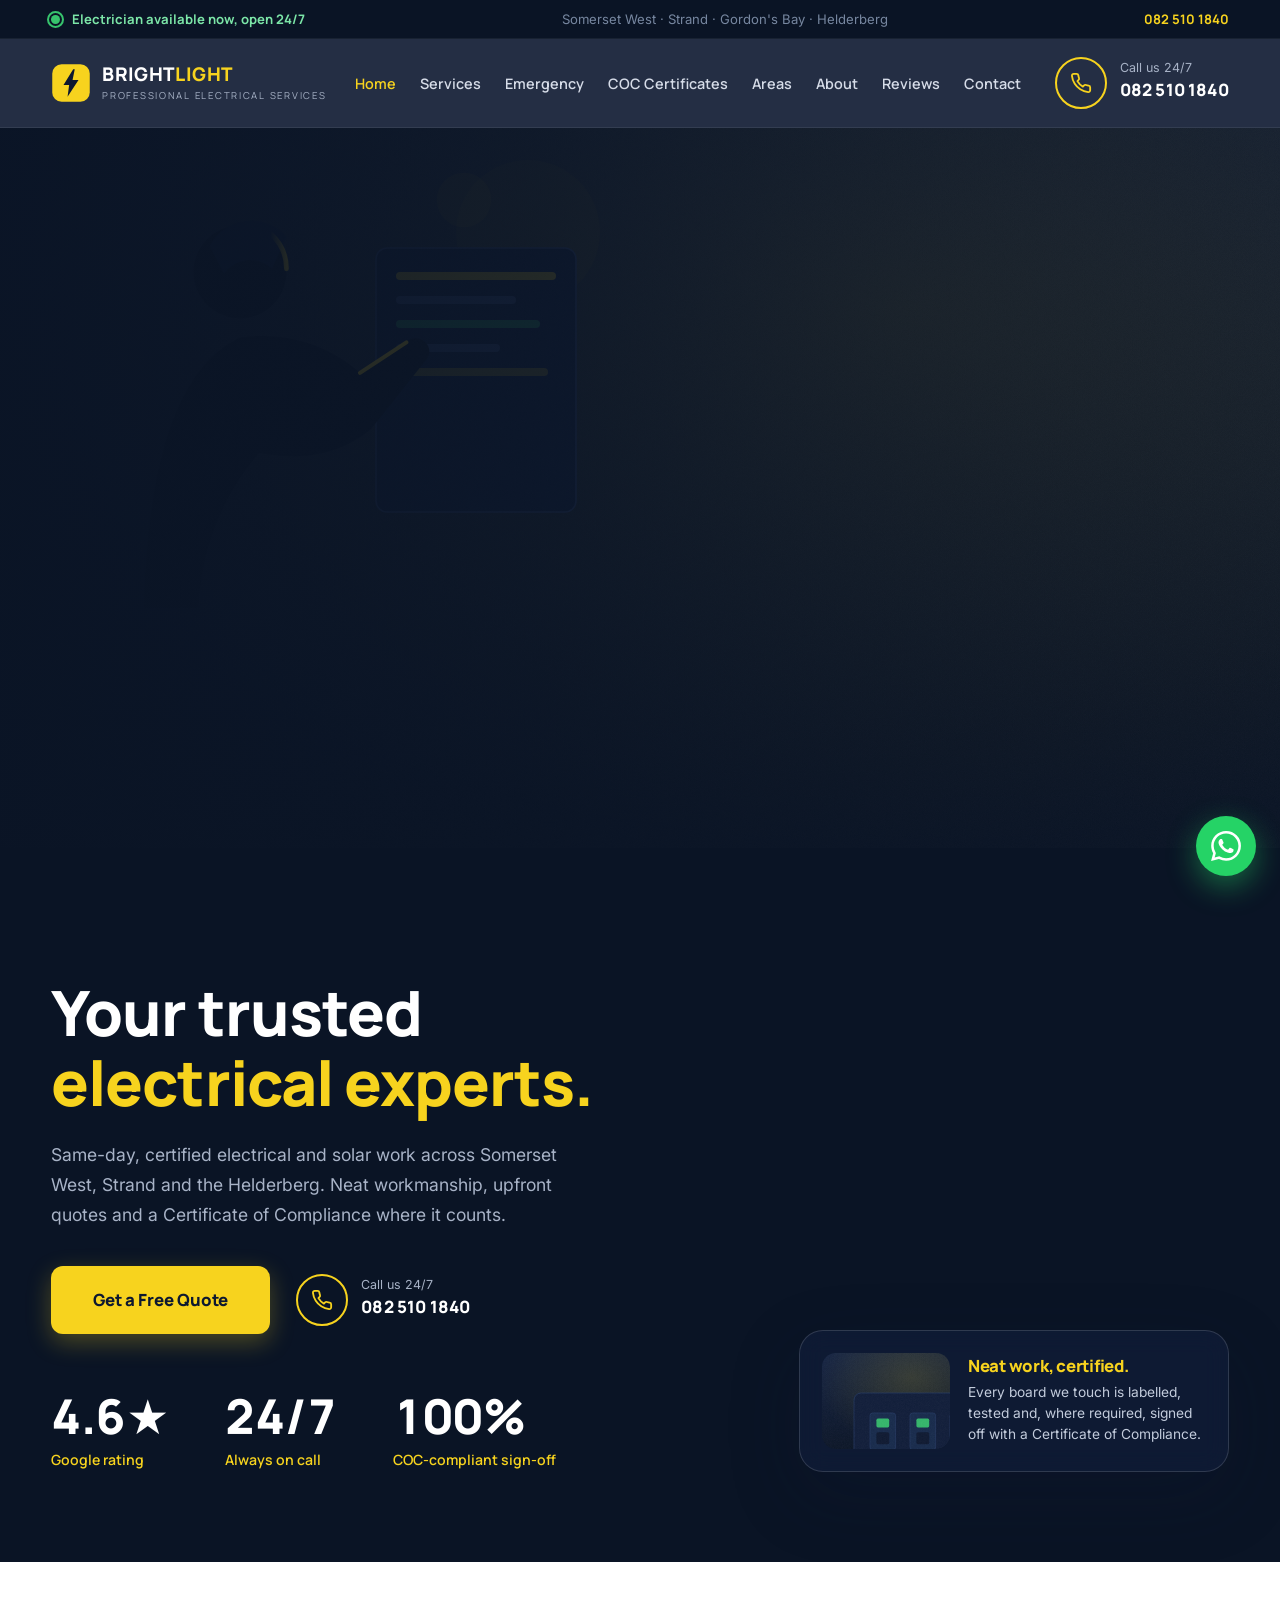
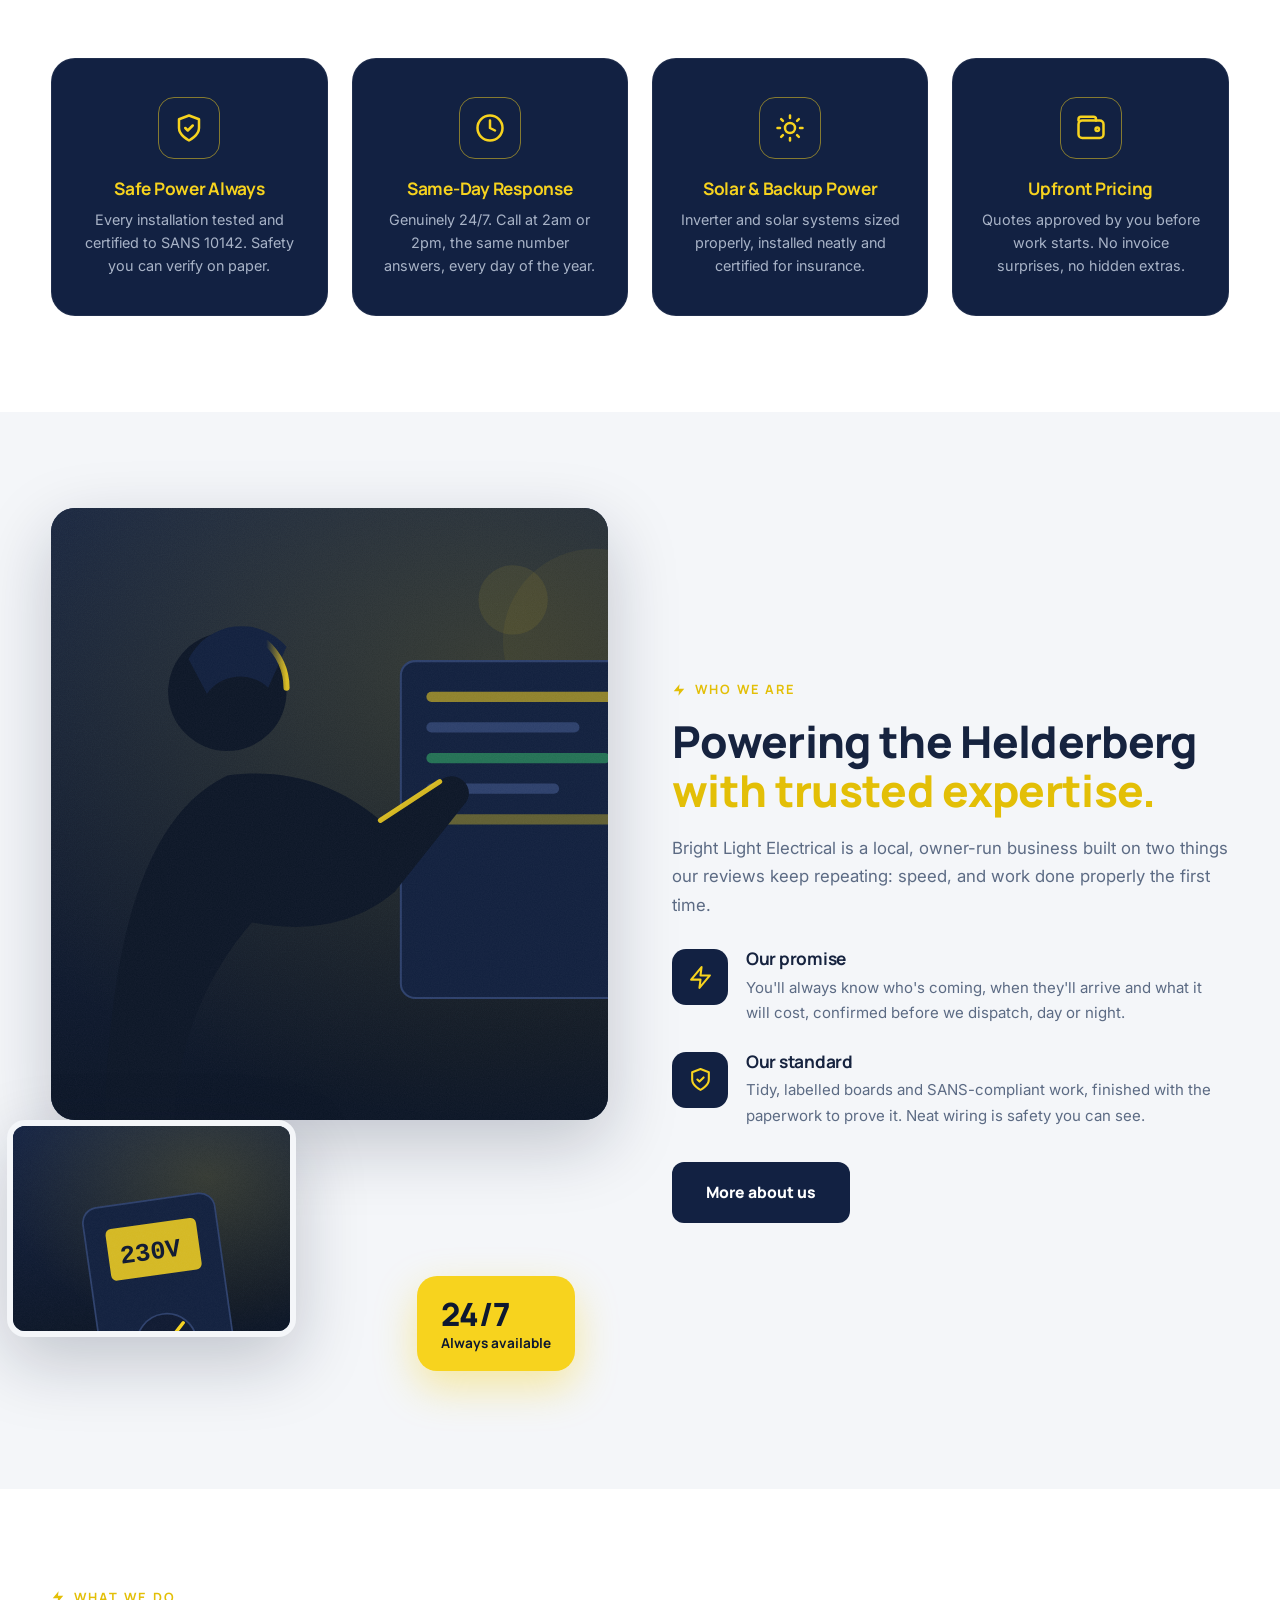
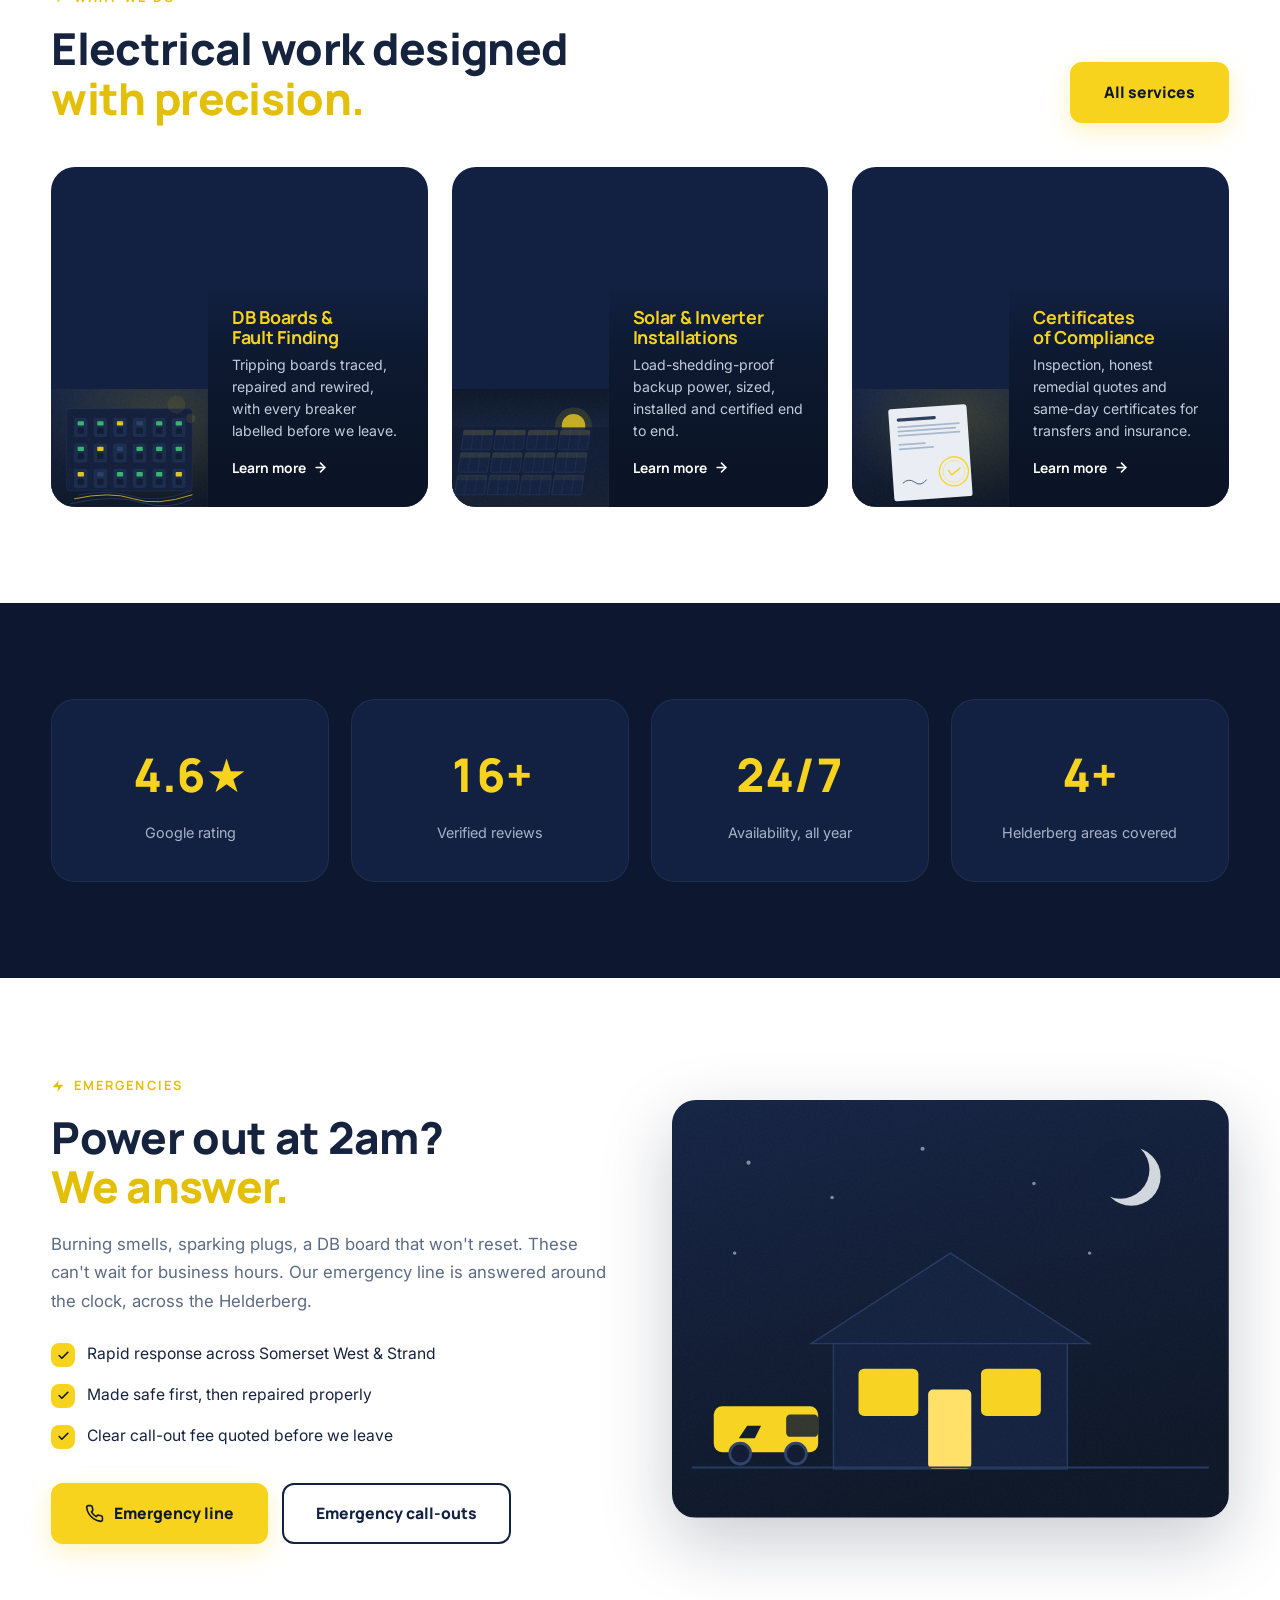
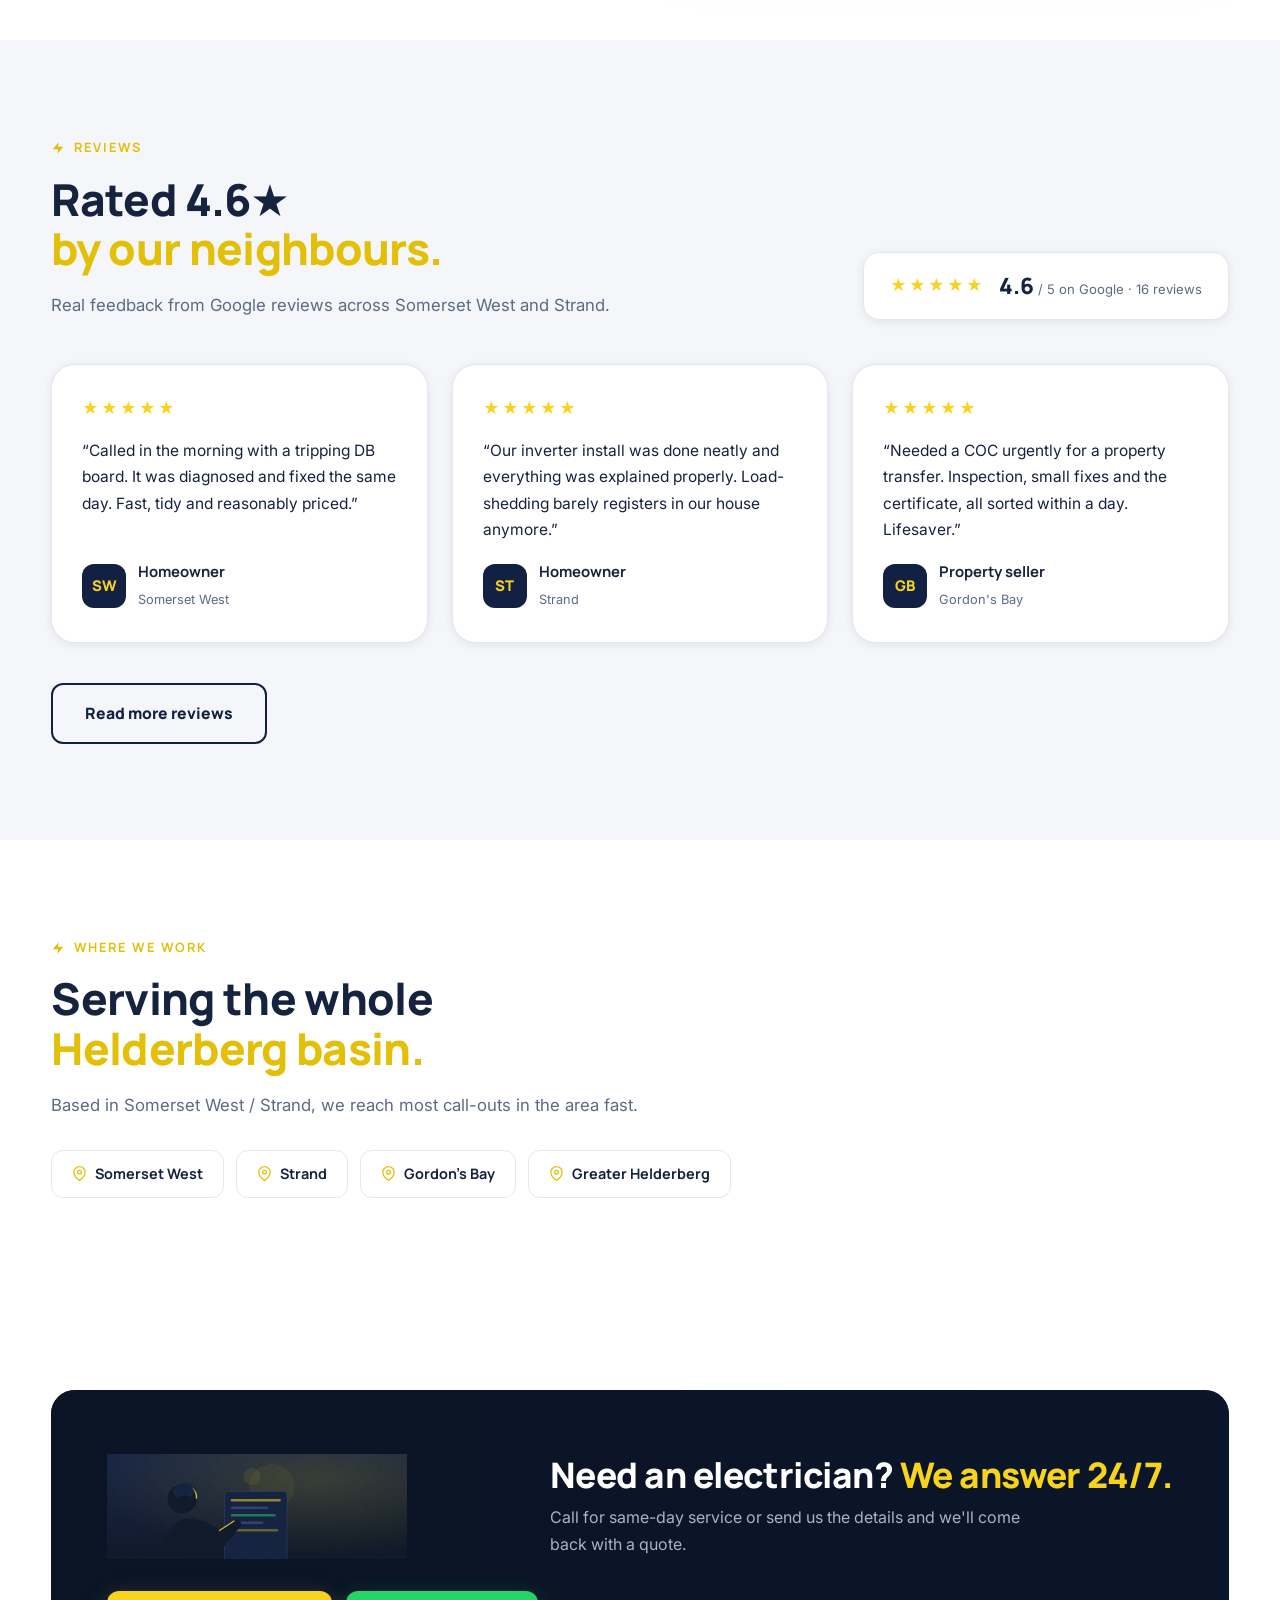
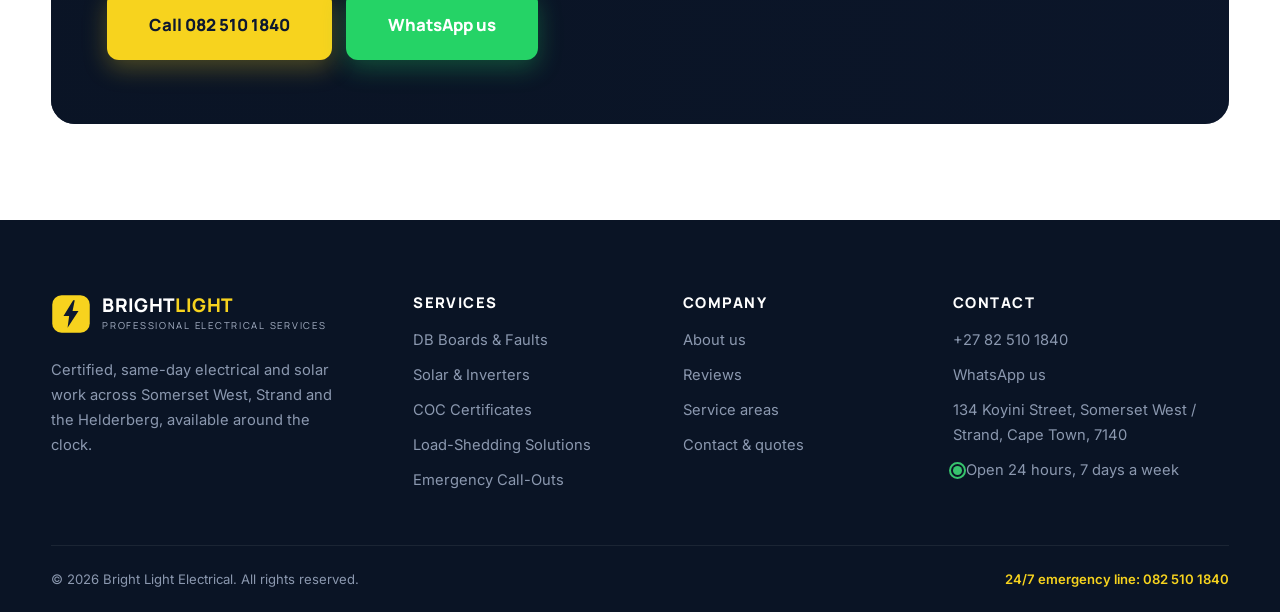
==== commit a0b5ad28: "Move availability badge to top banner, fix checklist layout, drop em dashes, add photo slots - Add a" ====
--- a/index.html
+++ b/index.html
@@ -12,6 +12,14 @@
   <link rel="stylesheet" href="css/style.css">
 </head>
 <body>
+
+  <div class="topbar">
+    <div class="container">
+      <span class="topbar__status"><span class="pulse-dot"></span>&nbsp;Electrician available now, open 24/7</span>
+      <span class="topbar__areas">Somerset West · Strand · Gordon's Bay · Helderberg</span>
+      <a class="topbar__phone" href="tel:+27825101840">082 510 1840</a>
+    </div>
+  </div>
 
   <header class="header">
     <nav class="nav container" aria-label="Main navigation">
@@ -38,7 +46,7 @@
       <div class="nav__cta">
         <a class="call-cluster" href="tel:+27825101840">
           <span class="call-cluster__icon"><svg viewBox="0 0 24 24" fill="none" stroke="currentColor" stroke-width="2" stroke-linecap="round" stroke-linejoin="round"><path d="M22 16.92v3a2 2 0 0 1-2.18 2 19.79 19.79 0 0 1-8.63-3.07 19.5 19.5 0 0 1-6-6 19.79 19.79 0 0 1-3.07-8.67A2 2 0 0 1 4.11 2h3a2 2 0 0 1 2 1.72c.127.96.361 1.903.7 2.81a2 2 0 0 1-.45 2.11L8.09 9.91a16 16 0 0 0 6 6l1.27-1.27a2 2 0 0 1 2.11-.45c.907.339 1.85.573 2.81.7A2 2 0 0 1 22 16.92z"/></svg></span>
-          <span><small>Call us — 24/7</small><strong>082 510 1840</strong></span>
+          <span><small>Call us 24/7</small><strong>082 510 1840</strong></span>
         </a>
         <button class="nav__toggle" aria-label="Toggle menu" aria-expanded="false" aria-controls="nav-links">
           <span></span><span></span><span></span>
@@ -48,7 +56,7 @@
   </header>
 
   <section class="hero">
-    <div class="hero__scene" aria-hidden="true"><svg viewBox="0 0 1600 900" preserveAspectRatio="xMidYMid slice" xmlns="http://www.w3.org/2000/svg" role="img" aria-label="Electrician working at a panel, duotone artwork">
+    <div class="hero__scene" data-photo="assets/img/hero-home.jpg" data-photo-alt="Electrician working on a distribution board" aria-hidden="true"><svg viewBox="0 0 1600 900" preserveAspectRatio="xMidYMid slice" xmlns="http://www.w3.org/2000/svg" role="img" aria-label="Electrician working at a panel, duotone artwork">
     <defs><linearGradient id="hero-bg" x1="0" y1="0" x2="0.3" y2="1">
       <stop offset="0" stop-color="#122142"/><stop offset="1" stop-color="#0a1425"/>
     </linearGradient>
@@ -85,7 +93,6 @@
     <div class="hero__overlay" aria-hidden="true"></div>
     <div class="hero__inner container">
       <div>
-        <span class="hero__badge"><span class="pulse-dot"></span>&nbsp;Electrician available now — open 24/7</span>
         <h1>Your trusted <span class="tint">electrical experts.</span></h1>
         <p class="hero__lead">
           Same-day, certified electrical and solar work across Somerset West, Strand
@@ -96,7 +103,7 @@
           <a class="btn btn--yellow btn--lg" href="contact.html">Get a Free Quote</a>
           <a class="call-cluster" href="tel:+27825101840">
             <span class="call-cluster__icon"><svg viewBox="0 0 24 24" fill="none" stroke="currentColor" stroke-width="2" stroke-linecap="round" stroke-linejoin="round"><path d="M22 16.92v3a2 2 0 0 1-2.18 2 19.79 19.79 0 0 1-8.63-3.07 19.5 19.5 0 0 1-6-6 19.79 19.79 0 0 1-3.07-8.67A2 2 0 0 1 4.11 2h3a2 2 0 0 1 2 1.72c.127.96.361 1.903.7 2.81a2 2 0 0 1-.45 2.11L8.09 9.91a16 16 0 0 0 6 6l1.27-1.27a2 2 0 0 1 2.11-.45c.907.339 1.85.573 2.81.7A2 2 0 0 1 22 16.92z"/></svg></span>
-            <span><small>Call us — 24/7</small><strong>082 510 1840</strong></span>
+            <span><small>Call us 24/7</small><strong>082 510 1840</strong></span>
           </a>
         </div>
         <div class="hero__stats">
@@ -106,7 +113,7 @@
         </div>
       </div>
       <div class="glass-card reveal">
-        <div class="glass-card__thumb"><svg viewBox="0 0 320 240" preserveAspectRatio="xMidYMid slice" xmlns="http://www.w3.org/2000/svg" role="img" aria-label="Neatly wired distribution board, duotone artwork">
+        <div class="glass-card__thumb" data-photo="assets/img/db-closeup.jpg" data-photo-alt="Neatly wired DB board close-up"><svg viewBox="0 0 320 240" preserveAspectRatio="xMidYMid slice" xmlns="http://www.w3.org/2000/svg" role="img" aria-label="Neatly wired distribution board, duotone artwork">
     <defs><linearGradient id="gc-bg" x1="0" y1="0" x2="0.3" y2="1">
       <stop offset="0" stop-color="#122142"/><stop offset="1" stop-color="#0a1425"/>
     </linearGradient>
@@ -128,7 +135,7 @@
   </svg></div>
         <div>
           <h3>Neat work, certified.</h3>
-          <p>Every board we touch is labelled, tested and — where required — signed off with a Certificate of Compliance.</p>
+          <p>Every board we touch is labelled, tested and, where required, signed off with a Certificate of Compliance.</p>
         </div>
       </div>
     </div>
@@ -141,12 +148,12 @@
         <div class="feature-tile reveal">
           <span class="feature-tile__icon"><svg viewBox="0 0 24 24" fill="none" stroke="currentColor" stroke-width="2" stroke-linecap="round" stroke-linejoin="round"><path d="M12 22s8-4 8-10V5l-8-3-8 3v7c0 6 8 10 8 10z"/><polyline points="9 12 11 14 15 10"/></svg></span>
           <h3>Safe Power Always</h3>
-          <p>Every installation tested and certified to SANS 10142 — safety you can verify on paper.</p>
+          <p>Every installation tested and certified to SANS 10142. Safety you can verify on paper.</p>
         </div>
         <div class="feature-tile reveal reveal-delay-1">
           <span class="feature-tile__icon"><svg viewBox="0 0 24 24" fill="none" stroke="currentColor" stroke-width="2" stroke-linecap="round" stroke-linejoin="round"><circle cx="12" cy="12" r="10"/><polyline points="12 6 12 12 16 14"/></svg></span>
           <h3>Same-Day Response</h3>
-          <p>Genuinely 24/7. Call at 2am or 2pm — the same number answers, every day of the year.</p>
+          <p>Genuinely 24/7. Call at 2am or 2pm, the same number answers, every day of the year.</p>
         </div>
         <div class="feature-tile reveal reveal-delay-2">
           <span class="feature-tile__icon"><svg viewBox="0 0 24 24" fill="none" stroke="currentColor" stroke-width="2" stroke-linecap="round" stroke-linejoin="round"><circle cx="12" cy="12" r="4"/><path d="M12 2v2M12 20v2M4.93 4.93l1.41 1.41M17.66 17.66l1.41 1.41M2 12h2M20 12h2M4.93 19.07l1.41-1.41M17.66 6.34l1.41-1.41"/></svg></span>
@@ -167,7 +174,7 @@
     <div class="container">
       <div class="split">
         <div class="layered reveal">
-          <div class="layered__main"><svg viewBox="0 0 800 600" preserveAspectRatio="xMidYMid slice" xmlns="http://www.w3.org/2000/svg" role="img" aria-label="Electrician working at a panel, duotone artwork">
+          <div class="layered__main" data-photo="assets/img/team.jpg" data-photo-alt="The Bright Light Electrical team on site"><svg viewBox="0 0 800 600" preserveAspectRatio="xMidYMid slice" xmlns="http://www.w3.org/2000/svg" role="img" aria-label="Electrician working at a panel, duotone artwork">
     <defs><linearGradient id="ab1-bg" x1="0" y1="0" x2="0.3" y2="1">
       <stop offset="0" stop-color="#122142"/><stop offset="1" stop-color="#0a1425"/>
     </linearGradient>
@@ -201,7 +208,7 @@
     <path d="M450 306 l 58 -38" stroke="#f7d31e" stroke-width="5" stroke-linecap="round" opacity="0.85"/>
     <rect width="800" height="600" filter="url(#ab1-grain)" fill="transparent"/>
   </svg></div>
-          <div class="layered__inset"><svg viewBox="0 0 480 360" preserveAspectRatio="xMidYMid slice" xmlns="http://www.w3.org/2000/svg" role="img" aria-label="Electrical testing tools, duotone artwork">
+          <div class="layered__inset" data-photo="assets/img/tools.jpg" data-photo-alt="Electrical testing tools"><svg viewBox="0 0 480 360" preserveAspectRatio="xMidYMid slice" xmlns="http://www.w3.org/2000/svg" role="img" aria-label="Electrical testing tools, duotone artwork">
     <defs><linearGradient id="ab2-bg" x1="0" y1="0" x2="0.3" y2="1">
       <stop offset="0" stop-color="#122142"/><stop offset="1" stop-color="#0a1425"/>
     </linearGradient>
@@ -231,7 +238,7 @@
             <span class="icon-row__icon"><svg viewBox="0 0 24 24" fill="none" stroke="currentColor" stroke-width="2" stroke-linecap="round" stroke-linejoin="round"><polygon points="13 2 3 14 12 14 11 22 21 10 12 10 13 2"/></svg></span>
             <div>
               <h3>Our promise</h3>
-              <p>You'll always know who's coming, when they'll arrive and what it will cost — confirmed before we dispatch, day or night.</p>
+              <p>You'll always know who's coming, when they'll arrive and what it will cost, confirmed before we dispatch, day or night.</p>
             </div>
           </div>
           <div class="icon-row">
@@ -259,7 +266,7 @@
       </div>
       <div class="grid grid--3">
         <a class="project-card reveal" href="services.html#db-boards">
-          <div class="project-card__media"><svg viewBox="0 0 800 600" preserveAspectRatio="xMidYMid slice" xmlns="http://www.w3.org/2000/svg" role="img" aria-label="Neatly wired distribution board, duotone artwork">
+          <div class="project-card__media" data-photo="assets/img/work-db.jpg" data-photo-alt="Neat DB board installation"><svg viewBox="0 0 800 600" preserveAspectRatio="xMidYMid slice" xmlns="http://www.w3.org/2000/svg" role="img" aria-label="Neatly wired distribution board, duotone artwork">
     <defs><linearGradient id="pc1-bg" x1="0" y1="0" x2="0.3" y2="1">
       <stop offset="0" stop-color="#122142"/><stop offset="1" stop-color="#0a1425"/>
     </linearGradient>
@@ -281,12 +288,12 @@
   </svg></div>
           <div class="project-card__body">
             <h3>DB Boards &amp; Fault Finding</h3>
-            <p>Tripping boards traced, repaired and rewired — every breaker labelled before we leave.</p>
+            <p>Tripping boards traced, repaired and rewired, with every breaker labelled before we leave.</p>
             <span class="project-card__link">Learn more <svg viewBox="0 0 24 24" fill="none" stroke="currentColor" stroke-width="2.5" stroke-linecap="round" stroke-linejoin="round"><line x1="5" y1="12" x2="19" y2="12"/><polyline points="12 5 19 12 12 19"/></svg></span>
           </div>
         </a>
         <a class="project-card reveal reveal-delay-1" href="services.html#solar">
-          <div class="project-card__media"><svg viewBox="0 0 800 600" preserveAspectRatio="xMidYMid slice" xmlns="http://www.w3.org/2000/svg" role="img" aria-label="Solar panel array at dusk, duotone artwork">
+          <div class="project-card__media" data-photo="assets/img/work-solar.jpg" data-photo-alt="Solar and inverter installation"><svg viewBox="0 0 800 600" preserveAspectRatio="xMidYMid slice" xmlns="http://www.w3.org/2000/svg" role="img" aria-label="Solar panel array at dusk, duotone artwork">
     <defs><linearGradient id="pc2-bg" x1="0" y1="0" x2="0.3" y2="1">
       <stop offset="0" stop-color="#122142"/><stop offset="1" stop-color="#0a1425"/>
     </linearGradient>
@@ -306,12 +313,12 @@
   </svg></div>
           <div class="project-card__body">
             <h3>Solar &amp; Inverter Installations</h3>
-            <p>Load-shedding-proof backup power — sized, installed and certified end to end.</p>
+            <p>Load-shedding-proof backup power, sized, installed and certified end to end.</p>
             <span class="project-card__link">Learn more <svg viewBox="0 0 24 24" fill="none" stroke="currentColor" stroke-width="2.5" stroke-linecap="round" stroke-linejoin="round"><line x1="5" y1="12" x2="19" y2="12"/><polyline points="12 5 19 12 12 19"/></svg></span>
           </div>
         </a>
         <a class="project-card reveal reveal-delay-2" href="coc.html">
-          <div class="project-card__media"><svg viewBox="0 0 800 600" preserveAspectRatio="xMidYMid slice" xmlns="http://www.w3.org/2000/svg" role="img" aria-label="Certificate of compliance document, duotone artwork">
+          <div class="project-card__media" data-photo="assets/img/work-coc.jpg" data-photo-alt="Certificate of Compliance paperwork"><svg viewBox="0 0 800 600" preserveAspectRatio="xMidYMid slice" xmlns="http://www.w3.org/2000/svg" role="img" aria-label="Certificate of compliance document, duotone artwork">
     <defs><linearGradient id="pc3-bg" x1="0" y1="0" x2="0.3" y2="1">
       <stop offset="0" stop-color="#122142"/><stop offset="1" stop-color="#0a1425"/>
     </linearGradient>
@@ -366,7 +373,7 @@
         <div class="reveal">
           <span class="eyebrow"><svg viewBox="0 0 24 24" fill="currentColor"><polygon points="13 2 3 14 12 14 11 22 21 10 12 10 13 2"/></svg> Emergencies</span>
           <h2 class="section-title">Power out at 2am? <span class="tint">We answer.</span></h2>
-          <p class="section-lead" style="margin-bottom: 26px;">Burning smells, sparking plugs, a DB board that won't reset — these can't wait for business hours. Our emergency line is answered around the clock, across the Helderberg.</p>
+          <p class="section-lead" style="margin-bottom: 26px;">Burning smells, sparking plugs, a DB board that won't reset. These can't wait for business hours. Our emergency line is answered around the clock, across the Helderberg.</p>
           <ul class="checklist" style="margin-bottom: 34px;">
             <li><span class="tick"><svg viewBox="0 0 24 24" fill="none" stroke="currentColor" stroke-width="3" stroke-linecap="round" stroke-linejoin="round"><polyline points="20 6 9 17 4 12"/></svg></span>Rapid response across Somerset West &amp; Strand</li>
             <li><span class="tick"><svg viewBox="0 0 24 24" fill="none" stroke="currentColor" stroke-width="3" stroke-linecap="round" stroke-linejoin="round"><polyline points="20 6 9 17 4 12"/></svg></span>Made safe first, then repaired properly</li>
@@ -377,7 +384,7 @@
             <a class="btn btn--ghost-navy" href="emergency.html">Emergency call-outs</a>
           </div>
         </div>
-        <div class="reveal reveal-delay-1" style="border-radius: 24px; overflow: hidden; box-shadow: var(--shadow-lg); aspect-ratio: 4/3;">
+        <div class="reveal reveal-delay-1" data-photo="assets/img/night-callout.jpg" data-photo-alt="After-hours electrical call-out" style="border-radius: 24px; overflow: hidden; box-shadow: var(--shadow-lg); aspect-ratio: 4/3;">
           <svg viewBox="0 0 800 600" preserveAspectRatio="xMidYMid slice" xmlns="http://www.w3.org/2000/svg" role="img" aria-label="Home with lights on at night, duotone artwork">
     <defs><linearGradient id="em-bg" x1="0" y1="0" x2="0.3" y2="1">
       <stop offset="0" stop-color="#122142"/><stop offset="1" stop-color="#0a1425"/>
@@ -430,7 +437,7 @@
       <div class="grid grid--3" style="margin-top: 44px;">
         <div class="review-card reveal">
           <span class="stars" aria-hidden="true">&#9733;&#9733;&#9733;&#9733;&#9733;</span>
-          <blockquote>“Called in the morning with a tripping DB board — it was diagnosed and fixed the same day. Fast, tidy and reasonably priced.”</blockquote>
+          <blockquote>“Called in the morning with a tripping DB board. It was diagnosed and fixed the same day. Fast, tidy and reasonably priced.”</blockquote>
           <footer><span class="avatar">SW</span><div><strong>Homeowner</strong><span>Somerset West</span></div></footer>
         </div>
         <div class="review-card reveal reveal-delay-1">
@@ -440,7 +447,7 @@
         </div>
         <div class="review-card reveal reveal-delay-2">
           <span class="stars" aria-hidden="true">&#9733;&#9733;&#9733;&#9733;&#9733;</span>
-          <blockquote>“Needed a COC urgently for a property transfer. Inspection, small fixes and the certificate — all sorted within a day. Lifesaver.”</blockquote>
+          <blockquote>“Needed a COC urgently for a property transfer. Inspection, small fixes and the certificate, all sorted within a day. Lifesaver.”</blockquote>
           <footer><span class="avatar">GB</span><div><strong>Property seller</strong><span>Gordon's Bay</span></div></footer>
         </div>
       </div>
@@ -470,7 +477,7 @@
   <section class="section">
     <div class="container">
       <div class="cta-band reveal">
-        <div class="cta-band__scene" aria-hidden="true"><svg viewBox="0 0 1200 420" preserveAspectRatio="xMidYMid slice" xmlns="http://www.w3.org/2000/svg" role="img" aria-label="Electrician working at a panel, duotone artwork">
+        <div class="cta-band__scene" data-photo="assets/img/cta.jpg" data-photo-alt="" aria-hidden="true"><svg viewBox="0 0 1200 420" preserveAspectRatio="xMidYMid slice" xmlns="http://www.w3.org/2000/svg" role="img" aria-label="Electrician working at a panel, duotone artwork">
     <defs><linearGradient id="ctah-bg" x1="0" y1="0" x2="0.3" y2="1">
       <stop offset="0" stop-color="#122142"/><stop offset="1" stop-color="#0a1425"/>
     </linearGradient>
@@ -530,7 +537,7 @@
               <span class="brand__tag">Professional Electrical Services</span>
             </span>
           </a>
-          <p>Certified, same-day electrical and solar work across Somerset West, Strand and the Helderberg — available around the clock.</p>
+          <p>Certified, same-day electrical and solar work across Somerset West, Strand and the Helderberg, available around the clock.</p>
         </div>
         <div>
           <h4>Services</h4>
--- a/css/style.css
+++ b/css/style.css
@@ -1,5 +1,5 @@
 /* =============================================
-   Bright Light Electrical — Site Stylesheet
+   Bright Light Electrical Site Stylesheet
    Creative direction: deep navy + lemon gold, photo-led,
    big two-tone headlines, rounded navy cards.
    ============================================= */
@@ -165,6 +165,34 @@
 .call-cluster small { display: block; font-size: 0.78rem; color: var(--mist); line-height: 1.2; white-space: nowrap; }
 .call-cluster strong { font-family: var(--font-head); font-weight: 800; font-size: 1.06rem; letter-spacing: 0.01em; white-space: nowrap; }
 
+/* ---------- Top banner ---------- */
+.topbar {
+  background: var(--navy-950);
+  border-bottom: 1px solid rgba(255, 255, 255, 0.06);
+  font-size: 0.82rem;
+  padding: 8px 0;
+}
+.topbar .container {
+  display: flex;
+  justify-content: space-between;
+  align-items: center;
+  gap: 16px;
+}
+.topbar__status {
+  display: inline-flex;
+  align-items: center;
+  gap: 9px;
+  color: #7ce6a8;
+  font-family: var(--font-head);
+  font-weight: 700;
+}
+.topbar__areas { color: #7787a0; }
+.topbar a.topbar__phone { color: var(--yellow); font-family: var(--font-head); font-weight: 700; white-space: nowrap; }
+.topbar a.topbar__phone:hover { color: #ffdd33; }
+@media (max-width: 720px) {
+  .topbar__areas { display: none; }
+}
+
 /* ---------- Header ---------- */
 .header {
   position: sticky;
@@ -327,7 +355,7 @@
 }
 .hero-stat__label { color: var(--yellow); font-family: var(--font-head); font-weight: 600; font-size: 0.88rem; margin-top: 8px; }
 
-/* Glass promo card (reference: "See Our Process in Action") */
+/* Glass promo card (reference style card) */
 .glass-card {
   align-self: end;
   justify-self: end;
@@ -387,7 +415,7 @@
 .page-hero .breadcrumb a { color: var(--yellow); }
 .page-hero__actions { display: flex; flex-wrap: wrap; align-items: center; gap: 24px; margin-top: 32px; }
 
-/* ---------- Feature tiles (navy, centered — reference row of 4) ---------- */
+/* ---------- Feature tiles (navy, centered, reference row of 4) ---------- */
 .feature-tile {
   background: var(--navy-800);
   border: 1px solid rgba(255, 255, 255, 0.06);
@@ -639,6 +667,7 @@
 /* ---------- Checklist ---------- */
 .checklist { list-style: none; display: grid; gap: 14px; }
 .checklist li { display: flex; gap: 12px; align-items: flex-start; font-size: 0.98rem; }
+.checklist li > span:not(.tick) { flex: 1; min-width: 0; }
 .checklist .tick {
   width: 24px; height: 24px;
   border-radius: 8px;
@@ -885,6 +914,16 @@
 .wa-float:hover { transform: scale(1.1); box-shadow: 0 14px 36px rgba(37, 211, 102, 0.55); }
 .wa-float svg { width: 30px; height: 30px; color: #fff; }
 
+/* ---------- Photo slots ---------- */
+[data-photo] { position: relative; }
+.photo-fill {
+  position: absolute;
+  inset: 0;
+  width: 100%;
+  height: 100%;
+  object-fit: cover;
+}
+
 /* ---------- Pulse dot ---------- */
 .pulse-dot {
   width: 9px; height: 9px;
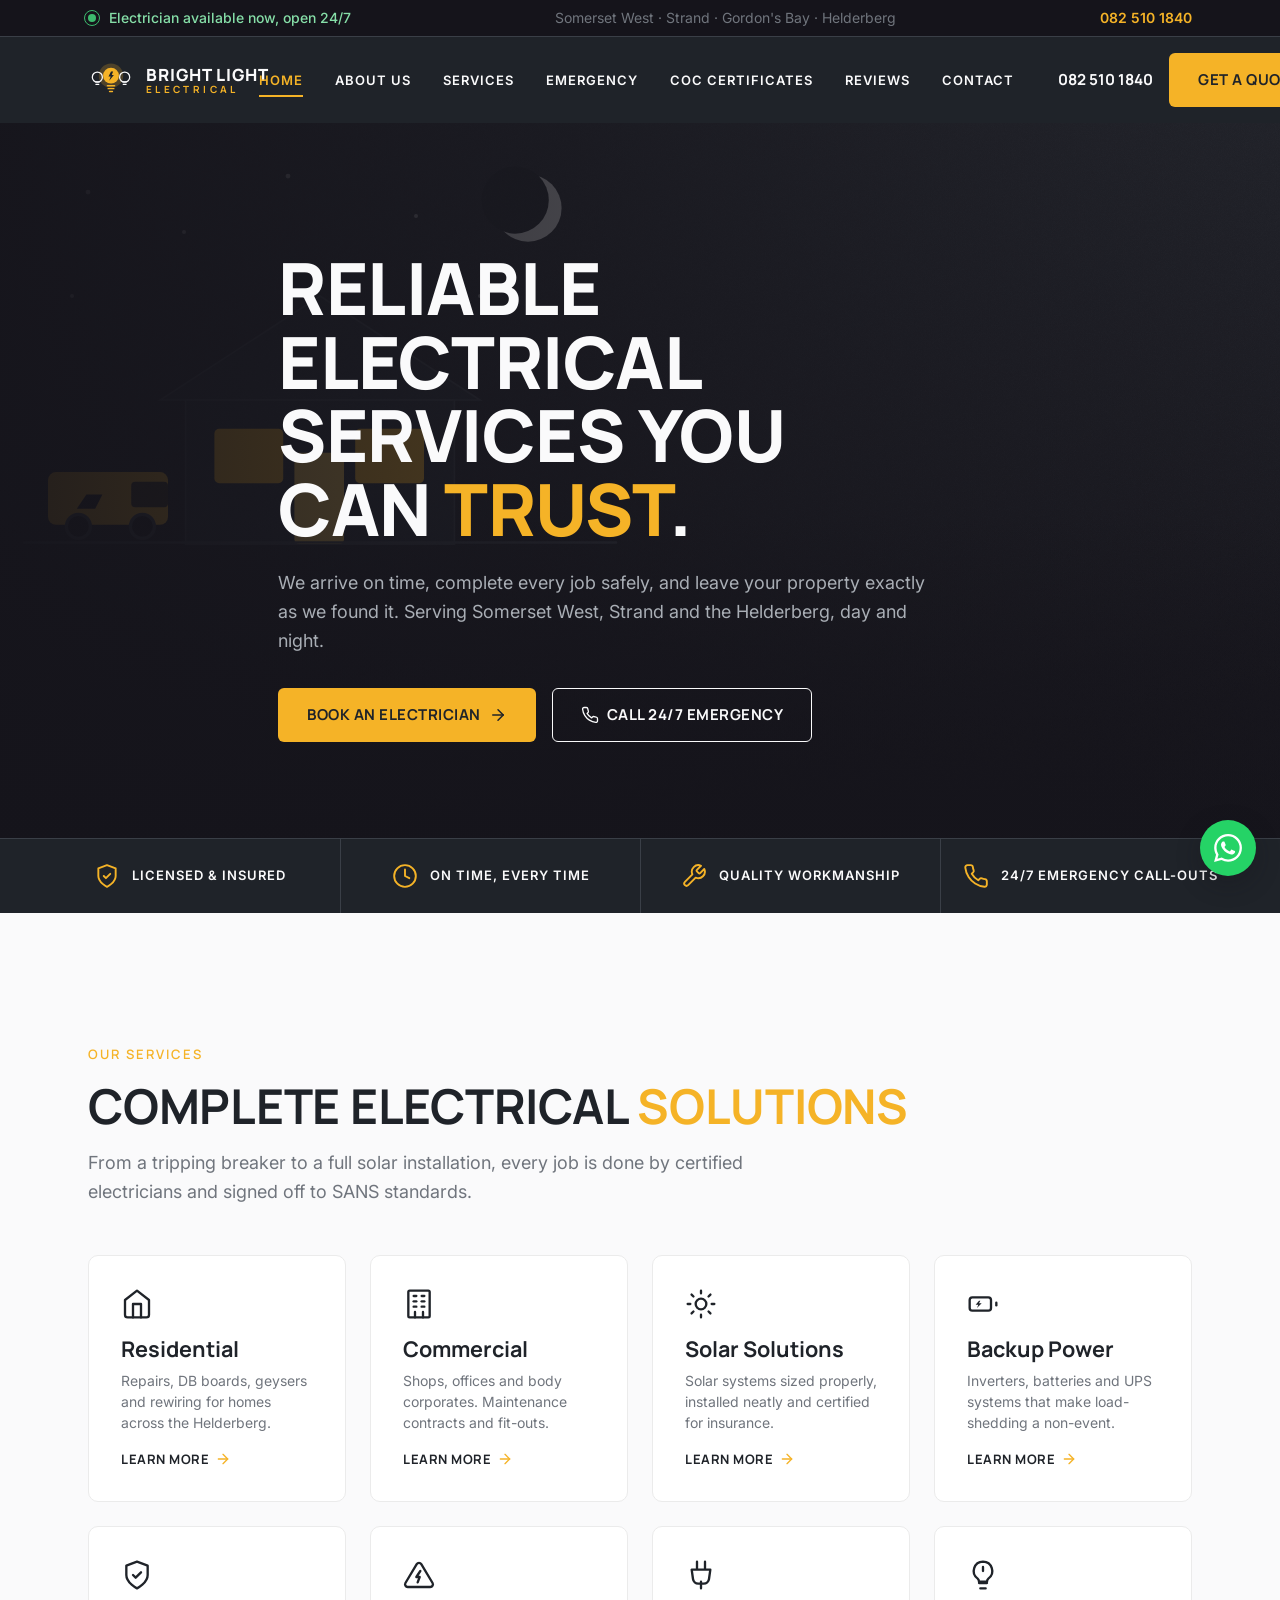
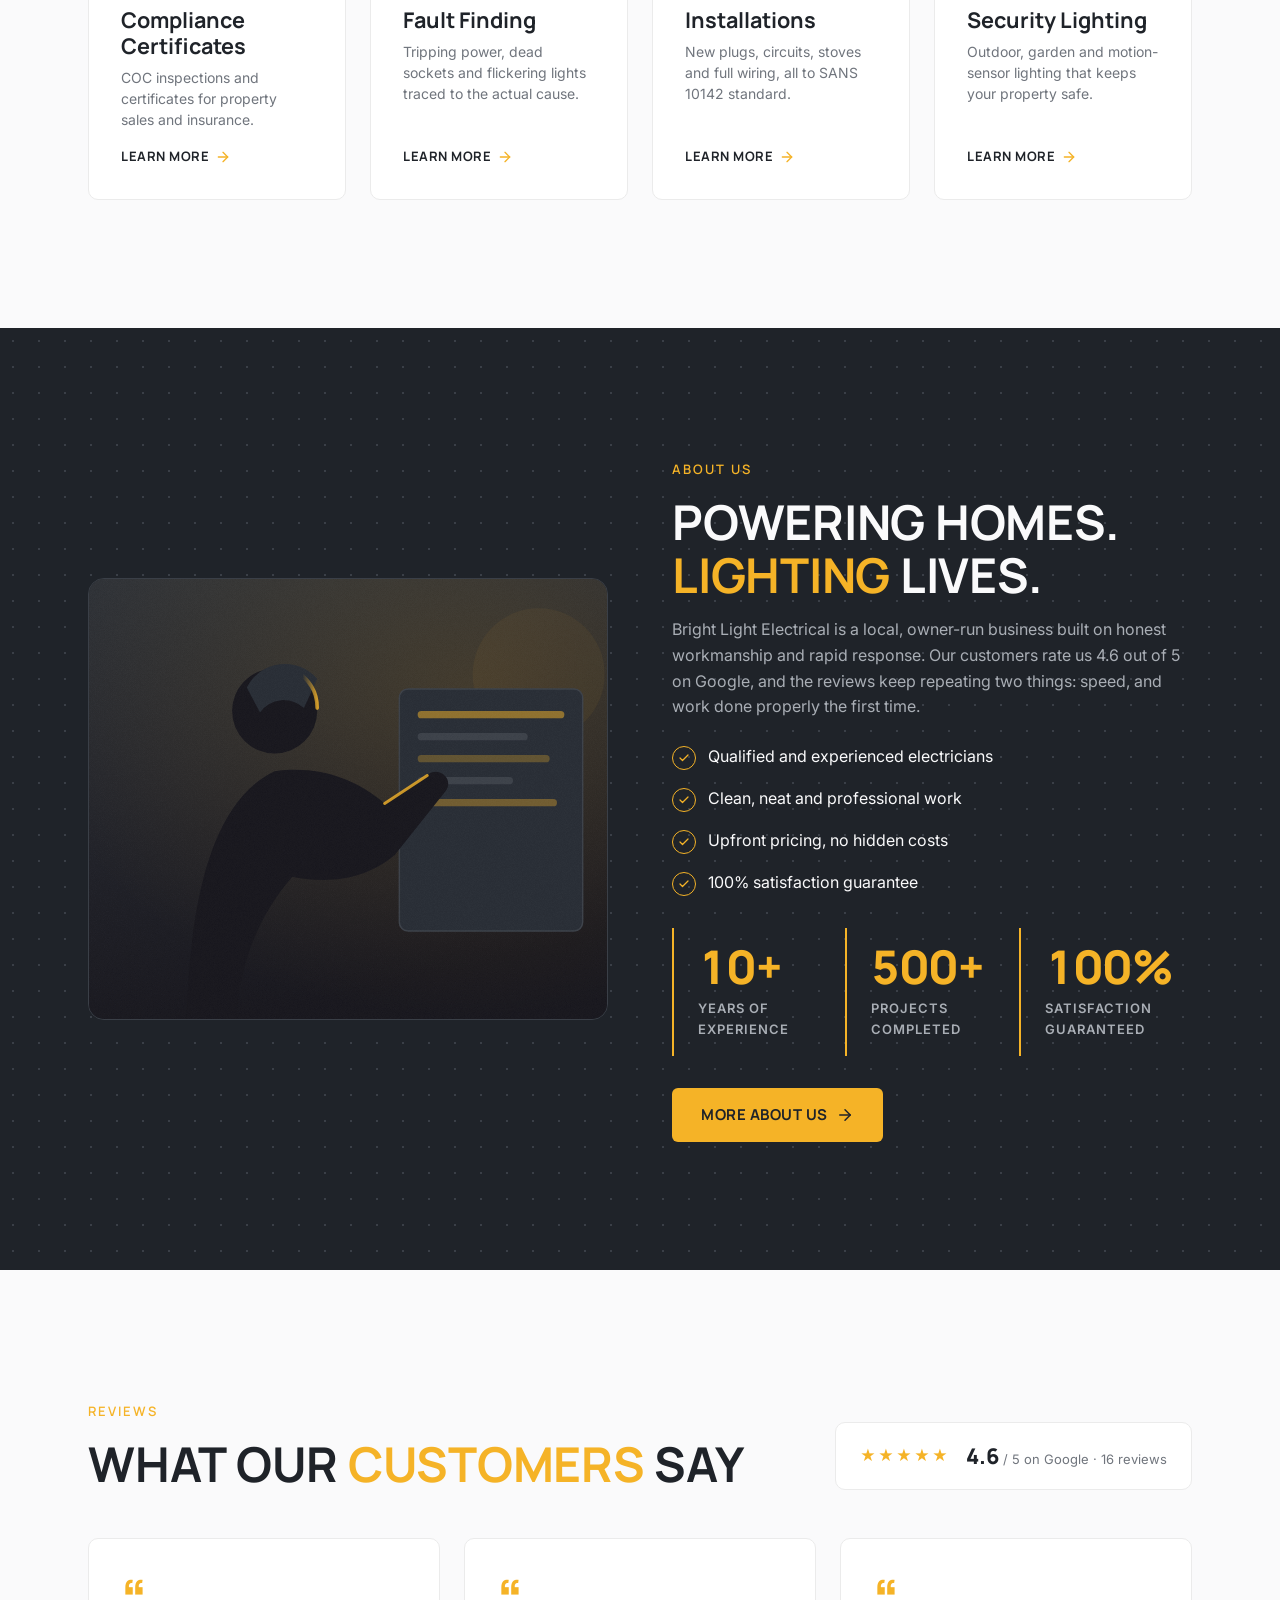
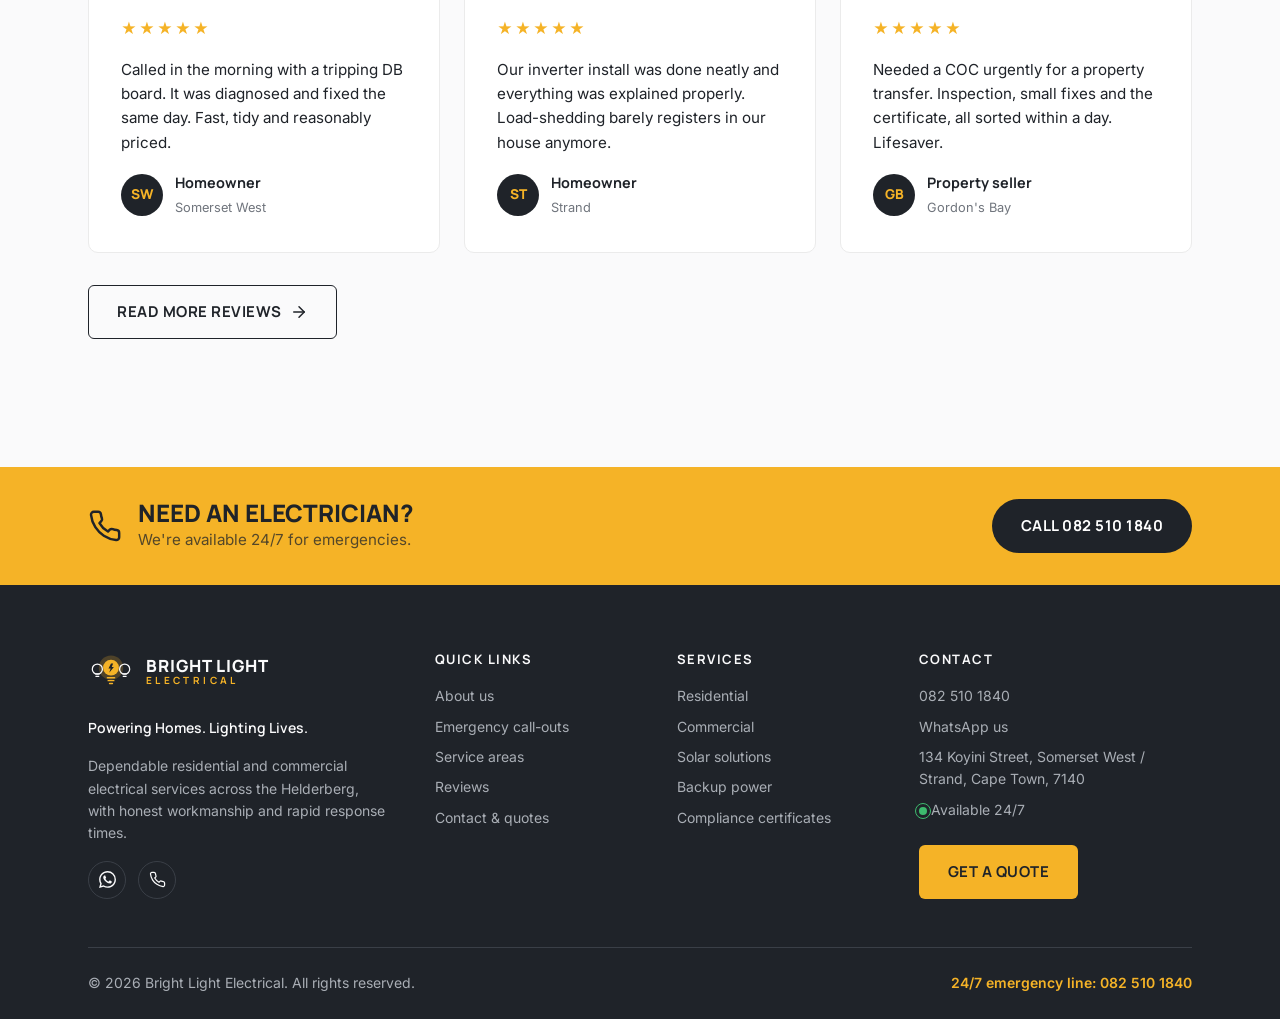
==== commit 1f69576b: "Rebuild visual identity from the brand design system Implement the client's design guide as the sing" ====
--- a/index.html
+++ b/index.html
@@ -4,11 +4,11 @@
   <meta charset="UTF-8">
   <meta name="viewport" content="width=device-width, initial-scale=1.0">
   <title>Bright Light Electrical | 24/7 Electricians in Somerset West & Strand</title>
-  <meta name="description" content="Certified 24/7 electricians in Somerset West, Strand & Helderberg. Same-day call-outs, COC certificates, solar & inverter installations, DB boards and fault finding. Call +27 82 510 1840.">
+  <meta name="description" content="Reliable electrical services you can trust. Certified 24/7 electricians in Somerset West, Strand & Helderberg: COC certificates, solar, backup power and fault finding. Call 082 510 1840.">
   <link rel="icon" type="image/svg+xml" href="assets/favicon.svg">
   <link rel="preconnect" href="https://fonts.googleapis.com">
   <link rel="preconnect" href="https://fonts.gstatic.com" crossorigin>
-  <link href="https://fonts.googleapis.com/css2?family=Manrope:wght@500;600;700;800&family=Inter:wght@400;500;600&display=swap" rel="stylesheet">
+  <link href="https://fonts.googleapis.com/css2?family=Manrope:wght@600;700;800&family=Inter:wght@400;500;600&display=swap" rel="stylesheet">
   <link rel="stylesheet" href="css/style.css">
 </head>
 <body>
@@ -25,29 +25,32 @@
     <nav class="nav container" aria-label="Main navigation">
       <a class="brand" href="index.html">
         <svg class="brand__mark" viewBox="0 0 64 64" fill="none" aria-hidden="true">
-          <rect x="2" y="2" width="60" height="60" rx="15" fill="#f7d31e"/>
-          <path d="M35.5 10 L20 35 h9 L26.5 54 L44 27 h-9.5 L38 10 Z" fill="#0d1830"/>
+          <circle cx="32" cy="26" r="17" fill="#F5B327" opacity="0.22" class="glow-pulse"/>
+          <circle cx="13" cy="28" r="7" stroke="#FAFAFB" stroke-width="1.75"/>
+          <path d="M10.5 34.5 h5 M11 38 h4" stroke="#FAFAFB" stroke-width="1.75" stroke-linecap="round"/>
+          <circle cx="51" cy="28" r="7" stroke="#FAFAFB" stroke-width="1.75"/>
+          <path d="M48.5 34.5 h5 M49 38 h4" stroke="#FAFAFB" stroke-width="1.75" stroke-linecap="round"/>
+          <circle cx="32" cy="26" r="11" fill="#F5B327"/>
+          <path d="M32 20 l-3.5 7 h3 l-2 6 6.5-8 h-3 l2-5 Z" fill="#1F2329"/>
+          <path d="M27 40 h10 M28 44 h8 M30 48 h4" stroke="#F5B327" stroke-width="2" stroke-linecap="round"/>
         </svg>
         <span class="brand__text">
-          <span class="brand__name">Bright<span class="lit">Light</span></span>
-          <span class="brand__tag">Professional Electrical Services</span>
+          <span class="brand__name">Bright Light</span>
+          <span class="brand__tag">Electrical</span>
         </span>
       </a>
       <ul class="nav__links" id="nav-links">
         <li><a href="index.html" class="is-active">Home</a></li>
+        <li><a href="about.html">About Us</a></li>
         <li><a href="services.html">Services</a></li>
         <li><a href="emergency.html">Emergency</a></li>
         <li><a href="coc.html">COC Certificates</a></li>
-        <li><a href="service-areas.html">Areas</a></li>
-        <li><a href="about.html">About</a></li>
         <li><a href="reviews.html">Reviews</a></li>
         <li><a href="contact.html">Contact</a></li>
       </ul>
       <div class="nav__cta">
-        <a class="call-cluster" href="tel:+27825101840">
-          <span class="call-cluster__icon"><svg viewBox="0 0 24 24" fill="none" stroke="currentColor" stroke-width="2" stroke-linecap="round" stroke-linejoin="round"><path d="M22 16.92v3a2 2 0 0 1-2.18 2 19.79 19.79 0 0 1-8.63-3.07 19.5 19.5 0 0 1-6-6 19.79 19.79 0 0 1-3.07-8.67A2 2 0 0 1 4.11 2h3a2 2 0 0 1 2 1.72c.127.96.361 1.903.7 2.81a2 2 0 0 1-.45 2.11L8.09 9.91a16 16 0 0 0 6 6l1.27-1.27a2 2 0 0 1 2.11-.45c.907.339 1.85.573 2.81.7A2 2 0 0 1 22 16.92z"/></svg></span>
-          <span><small>Call us 24/7</small><strong>082 510 1840</strong></span>
-        </a>
+        <a class="nav__phone" href="tel:+27825101840"><svg viewBox="0 0 24 24" fill="none" stroke="currentColor" stroke-width="1.75" stroke-linecap="round" stroke-linejoin="round"><path d="M22 16.92v3a2 2 0 0 1-2.18 2 19.79 19.79 0 0 1-8.63-3.07 19.5 19.5 0 0 1-6-6 19.79 19.79 0 0 1-3.07-8.67A2 2 0 0 1 4.11 2h3a2 2 0 0 1 2 1.72c.127.96.361 1.903.7 2.81a2 2 0 0 1-.45 2.11L8.09 9.91a16 16 0 0 0 6 6l1.27-1.27a2 2 0 0 1 2.11-.45c.907.339 1.85.573 2.81.7A2 2 0 0 1 22 16.92z"/></svg> 082 510 1840</a>
+        <a class="btn btn--primary" href="contact.html">Get a Quote</a>
         <button class="nav__toggle" aria-label="Toggle menu" aria-expanded="false" aria-controls="nav-links">
           <span></span><span></span><span></span>
         </button>
@@ -56,470 +59,223 @@
   </header>
 
   <section class="hero">
-    <div class="hero__scene" data-photo="assets/img/hero-home.jpg" data-photo-alt="Electrician working on a distribution board" aria-hidden="true"><svg viewBox="0 0 1600 900" preserveAspectRatio="xMidYMid slice" xmlns="http://www.w3.org/2000/svg" role="img" aria-label="Electrician working at a panel, duotone artwork">
+    <div class="hero__scene" data-photo="assets/img/hero-home.jpg" data-photo-alt="Modern home exterior at dusk with lights glowing" aria-hidden="true"><svg viewBox="0 0 1600 900" preserveAspectRatio="xMidYMid slice" xmlns="http://www.w3.org/2000/svg" role="img" aria-label="Home with lights on at dusk, placeholder artwork">
     <defs><linearGradient id="hero-bg" x1="0" y1="0" x2="0.3" y2="1">
-      <stop offset="0" stop-color="#122142"/><stop offset="1" stop-color="#0a1425"/>
+      <stop offset="0" stop-color="#2A2E35"/><stop offset="1" stop-color="#15141B"/>
     </linearGradient>
     <radialGradient id="hero-glow" cx="0.7" cy="0.25" r="0.75">
-      <stop offset="0" stop-color="#f7d31e" stop-opacity="0.16"/><stop offset="1" stop-color="#f7d31e" stop-opacity="0"/>
-    </radialGradient><filter id="hero-grain"><feTurbulence type="fractalNoise" baseFrequency="0.9" numOctaves="2" result="n"/><feColorMatrix in="n" type="matrix" values="0 0 0 0 1  0 0 0 0 1  0 0 0 0 1  0 0 0 0.045 0"/><feComposite operator="over" in2="SourceGraphic"/></filter>
-      <linearGradient id="hero-rim" x1="0" y1="0" x2="1" y2="0">
-        <stop offset="0" stop-color="#f7d31e" stop-opacity="0"/><stop offset="1" stop-color="#f7d31e" stop-opacity="0.85"/>
-      </linearGradient>
-    </defs>
+      <stop offset="0" stop-color="#F5B327" stop-opacity="0.14"/><stop offset="1" stop-color="#F5B327" stop-opacity="0"/>
+    </radialGradient><filter id="hero-grain"><feTurbulence type="fractalNoise" baseFrequency="0.9" numOctaves="2" result="n"/><feColorMatrix in="n" type="matrix" values="0 0 0 0 1  0 0 0 0 1  0 0 0 0 1  0 0 0 0.04 0"/><feComposite operator="over" in2="SourceGraphic"/></filter></defs>
     <rect width="1600" height="900" fill="url(#hero-bg)"/>
-    <rect width="1600" height="900" fill="url(#hero-glow)"/>
-    <circle cx="660" cy="130" r="90" fill="#f7d31e" opacity="0.05"/>
-    <circle cx="580" cy="90" r="34" fill="#f7d31e" opacity="0.08"/>
-    <!-- glowing panel -->
-    <rect x="470" y="150" width="250" height="330" rx="14" fill="#101f3d" stroke="#2c3f6b" stroke-width="2"/>
-    <g class="bolt-flicker">
-      <rect x="495" y="180" width="200" height="10" rx="5" fill="#f7d31e" opacity="0.55"/>
-      <rect x="495" y="210" width="150" height="10" rx="5" fill="#2c3f6b"/>
-      <rect x="495" y="240" width="180" height="10" rx="5" fill="#37c46d" opacity="0.5"/>
-      <rect x="495" y="270" width="130" height="10" rx="5" fill="#2c3f6b"/>
-      <rect x="495" y="300" width="190" height="10" rx="5" fill="#f7d31e" opacity="0.35"/>
-    </g>
-    <!-- silhouette: head, torso, reaching arm -->
-    <g fill="#0b1526">
-      <circle cx="300" cy="180" r="58"/>
-      <path d="M180 600 C 185 420 220 300 300 262 c 60 -8 110 10 150 44 l 60 -40 c 14 -10 34 6 24 22 l -70 88 c -40 34 -90 40 -140 30 C 260 480 250 560 248 600 Z"/>
-      <path d="M262 148 a58 58 0 0 1 96 -12 l -18 40 a40 40 0 0 0 -60 6 Z" fill="#101f3d"/>
-    </g>
-    <path d="M358 176 a58 58 0 0 0 -20 -44" stroke="url(#hero-rim)" stroke-width="6" fill="none" stroke-linecap="round"/>
-    <path d="M450 306 l 58 -38" stroke="#f7d31e" stroke-width="5" stroke-linecap="round" opacity="0.85"/>
+    <circle cx="660" cy="110" r="42" fill="#FAFAFB" opacity="0.8"/>
+    <circle cx="644" cy="100" r="42" fill="#1F2329"/>
+    <g fill="#FAFAFB" opacity="0.45">
+      <circle cx="110" cy="90" r="3"/><circle cx="230" cy="140" r="2.5"/><circle cx="360" cy="70" r="3"/><circle cx="520" cy="120" r="2.5"/><circle cx="600" cy="220" r="2.5"/><circle cx="90" cy="220" r="2.5"/>
+    </g>
+    <path d="M200 350 L400 220 L600 350 Z" fill="#262B33" stroke="#3A3F47" stroke-width="2"/>
+    <rect x="232" y="350" width="336" height="180" fill="#262B33" stroke="#3A3F47" stroke-width="2"/>
+    <g>
+      <rect x="268" y="386" width="86" height="68" rx="6" fill="#F5B327"/>
+      <rect x="444" y="386" width="86" height="68" rx="6" fill="#F5B327"/>
+      <rect x="368" y="416" width="62" height="114" rx="6" fill="#F8C752"/>
+    </g>
+    <g>
+      <rect x="60" y="440" width="150" height="66" rx="10" fill="#F5B327"/>
+      <rect x="164" y="452" width="46" height="32" rx="5" fill="#15141B" opacity="0.85"/>
+      <path d="M96 486 l 12 -18 h 20 l -9 18 Z" fill="#15141B"/>
+      <circle cx="98" cy="508" r="15" fill="#15141B" stroke="#3A3F47" stroke-width="4"/>
+      <circle cx="178" cy="508" r="15" fill="#15141B" stroke="#3A3F47" stroke-width="4"/>
+    </g>
+    <line x1="30" y1="528" x2="770" y2="528" stroke="#3A3F47" stroke-width="3" stroke-linecap="round"/>
     <rect width="1600" height="900" filter="url(#hero-grain)" fill="transparent"/>
   </svg></div>
     <div class="hero__overlay" aria-hidden="true"></div>
     <div class="hero__inner container">
-      <div>
-        <h1>Your trusted <span class="tint">electrical experts.</span></h1>
-        <p class="hero__lead">
-          Same-day, certified electrical and solar work across Somerset West, Strand
-          and the Helderberg. Neat workmanship, upfront quotes and a Certificate of
-          Compliance where it counts.
-        </p>
-        <div class="hero__actions">
-          <a class="btn btn--yellow btn--lg" href="contact.html">Get a Free Quote</a>
-          <a class="call-cluster" href="tel:+27825101840">
-            <span class="call-cluster__icon"><svg viewBox="0 0 24 24" fill="none" stroke="currentColor" stroke-width="2" stroke-linecap="round" stroke-linejoin="round"><path d="M22 16.92v3a2 2 0 0 1-2.18 2 19.79 19.79 0 0 1-8.63-3.07 19.5 19.5 0 0 1-6-6 19.79 19.79 0 0 1-3.07-8.67A2 2 0 0 1 4.11 2h3a2 2 0 0 1 2 1.72c.127.96.361 1.903.7 2.81a2 2 0 0 1-.45 2.11L8.09 9.91a16 16 0 0 0 6 6l1.27-1.27a2 2 0 0 1 2.11-.45c.907.339 1.85.573 2.81.7A2 2 0 0 1 22 16.92z"/></svg></span>
-            <span><small>Call us 24/7</small><strong>082 510 1840</strong></span>
-          </a>
-        </div>
-        <div class="hero__stats">
-          <div class="hero-stat"><div class="hero-stat__num"><span data-count="4.6">0</span>&#9733;</div><div class="hero-stat__label">Google rating</div></div>
-          <div class="hero-stat"><div class="hero-stat__num"><span data-count="24">0</span>/7</div><div class="hero-stat__label">Always on call</div></div>
-          <div class="hero-stat"><div class="hero-stat__num"><span data-count="100">0</span>%</div><div class="hero-stat__label">COC-compliant sign-off</div></div>
-        </div>
-      </div>
-      <div class="glass-card reveal">
-        <div class="glass-card__thumb" data-photo="assets/img/db-closeup.jpg" data-photo-alt="Neatly wired DB board close-up"><svg viewBox="0 0 320 240" preserveAspectRatio="xMidYMid slice" xmlns="http://www.w3.org/2000/svg" role="img" aria-label="Neatly wired distribution board, duotone artwork">
-    <defs><linearGradient id="gc-bg" x1="0" y1="0" x2="0.3" y2="1">
-      <stop offset="0" stop-color="#122142"/><stop offset="1" stop-color="#0a1425"/>
+      <h1 class="display-xl">Reliable electrical services you can <span class="gold">trust</span>.</h1>
+      <p class="lead">We arrive on time, complete every job safely, and leave your property exactly as we found it. Serving Somerset West, Strand and the Helderberg, day and night.</p>
+      <div class="hero__actions">
+        <a class="btn btn--primary" href="contact.html">Book an Electrician <svg class="arrow" viewBox="0 0 24 24" fill="none" stroke="currentColor" stroke-width="2" stroke-linecap="round" stroke-linejoin="round"><line x1="5" y1="12" x2="19" y2="12"/><polyline points="12 5 19 12 12 19"/></svg></a>
+        <a class="btn btn--secondary" href="emergency.html"><svg viewBox="0 0 24 24" fill="none" stroke="currentColor" stroke-width="1.75" stroke-linecap="round" stroke-linejoin="round"><path d="M22 16.92v3a2 2 0 0 1-2.18 2 19.79 19.79 0 0 1-8.63-3.07 19.5 19.5 0 0 1-6-6 19.79 19.79 0 0 1-3.07-8.67A2 2 0 0 1 4.11 2h3a2 2 0 0 1 2 1.72c.127.96.361 1.903.7 2.81a2 2 0 0 1-.45 2.11L8.09 9.91a16 16 0 0 0 6 6l1.27-1.27a2 2 0 0 1 2.11-.45c.907.339 1.85.573 2.81.7A2 2 0 0 1 22 16.92z"/></svg> Call 24/7 Emergency</a>
+      </div>
+    </div>
+  </section>
+
+  <div class="trustbar" aria-label="Why choose us">
+    <div class="container" style="padding-inline: 0; max-width: var(--container-max);">
+      <div class="trustbar__grid">
+        <div class="trustbar__item"><svg viewBox="0 0 24 24" fill="none" stroke="currentColor" stroke-width="1.75" stroke-linecap="round" stroke-linejoin="round"><path d="M12 22s8-4 8-10V5l-8-3-8 3v7c0 6 8 10 8 10z"/><polyline points="9 12 11 14 15 10"/></svg><span>Licensed &amp; Insured</span></div>
+        <div class="trustbar__item"><svg viewBox="0 0 24 24" fill="none" stroke="currentColor" stroke-width="1.75" stroke-linecap="round" stroke-linejoin="round"><circle cx="12" cy="12" r="10"/><polyline points="12 6 12 12 16 14"/></svg><span>On Time, Every Time</span></div>
+        <div class="trustbar__item"><svg viewBox="0 0 24 24" fill="none" stroke="currentColor" stroke-width="1.75" stroke-linecap="round" stroke-linejoin="round"><path d="M14.7 6.3a1 1 0 0 0 0 1.4l1.6 1.6a1 1 0 0 0 1.4 0l3.77-3.77a6 6 0 0 1-7.94 7.94l-6.91 6.91a2.12 2.12 0 0 1-3-3l6.91-6.91a6 6 0 0 1 7.94-7.94l-3.76 3.76z"/></svg><span>Quality Workmanship</span></div>
+        <div class="trustbar__item"><svg viewBox="0 0 24 24" fill="none" stroke="currentColor" stroke-width="1.75" stroke-linecap="round" stroke-linejoin="round"><path d="M22 16.92v3a2 2 0 0 1-2.18 2 19.79 19.79 0 0 1-8.63-3.07 19.5 19.5 0 0 1-6-6 19.79 19.79 0 0 1-3.07-8.67A2 2 0 0 1 4.11 2h3a2 2 0 0 1 2 1.72c.127.96.361 1.903.7 2.81a2 2 0 0 1-.45 2.11L8.09 9.91a16 16 0 0 0 6 6l1.27-1.27a2 2 0 0 1 2.11-.45c.907.339 1.85.573 2.81.7A2 2 0 0 1 22 16.92z"/></svg><span>24/7 Emergency Call-outs</span></div>
+      </div>
+    </div>
+  </div>
+
+  <!-- Services -->
+  <section class="section">
+    <div class="container">
+      <div class="reveal">
+        <span class="eyebrow">Our Services</span>
+        <h2 class="section-title">Complete electrical <span class="gold">solutions</span></h2>
+        <p class="lead" style="margin-bottom: var(--space-7);">From a tripping breaker to a full solar installation, every job is done by certified electricians and signed off to SANS standards.</p>
+      </div>
+      <div class="grid grid--4">
+        <article class="card reveal">
+          <span class="card__icon"><svg viewBox="0 0 24 24" fill="none" stroke="currentColor" stroke-width="1.75" stroke-linecap="round" stroke-linejoin="round"><path d="M3 9l9-7 9 7v11a2 2 0 0 1-2 2H5a2 2 0 0 1-2-2z"/><polyline points="9 22 9 12 15 12 15 22"/></svg></span>
+          <h3>Residential</h3>
+          <p>Repairs, DB boards, geysers and rewiring for homes across the Helderberg.</p>
+          <a class="card__link" href="services.html#residential">Learn more <svg class="arrow" viewBox="0 0 24 24" fill="none" stroke="currentColor" stroke-width="2" stroke-linecap="round" stroke-linejoin="round"><line x1="5" y1="12" x2="19" y2="12"/><polyline points="12 5 19 12 12 19"/></svg></a>
+        </article>
+        <article class="card reveal reveal-delay-1">
+          <span class="card__icon"><svg viewBox="0 0 24 24" fill="none" stroke="currentColor" stroke-width="1.75" stroke-linecap="round" stroke-linejoin="round"><rect x="4" y="2" width="16" height="20" rx="1"/><line x1="9" y1="22" x2="9" y2="18"/><line x1="15" y1="22" x2="15" y2="18"/><line x1="8" y1="6" x2="10" y2="6"/><line x1="14" y1="6" x2="16" y2="6"/><line x1="8" y1="10" x2="10" y2="10"/><line x1="14" y1="10" x2="16" y2="10"/><line x1="8" y1="14" x2="10" y2="14"/><line x1="14" y1="14" x2="16" y2="14"/></svg></span>
+          <h3>Commercial</h3>
+          <p>Shops, offices and body corporates. Maintenance contracts and fit-outs.</p>
+          <a class="card__link" href="services.html#commercial">Learn more <svg class="arrow" viewBox="0 0 24 24" fill="none" stroke="currentColor" stroke-width="2" stroke-linecap="round" stroke-linejoin="round"><line x1="5" y1="12" x2="19" y2="12"/><polyline points="12 5 19 12 12 19"/></svg></a>
+        </article>
+        <article class="card reveal reveal-delay-2">
+          <span class="card__icon"><svg viewBox="0 0 24 24" fill="none" stroke="currentColor" stroke-width="1.75" stroke-linecap="round" stroke-linejoin="round"><circle cx="12" cy="12" r="4"/><path d="M12 2v2M12 20v2M4.93 4.93l1.41 1.41M17.66 17.66l1.41 1.41M2 12h2M20 12h2M4.93 19.07l1.41-1.41M17.66 6.34l1.41-1.41"/></svg></span>
+          <h3>Solar Solutions</h3>
+          <p>Solar systems sized properly, installed neatly and certified for insurance.</p>
+          <a class="card__link" href="services.html#solar">Learn more <svg class="arrow" viewBox="0 0 24 24" fill="none" stroke="currentColor" stroke-width="2" stroke-linecap="round" stroke-linejoin="round"><line x1="5" y1="12" x2="19" y2="12"/><polyline points="12 5 19 12 12 19"/></svg></a>
+        </article>
+        <article class="card reveal reveal-delay-3">
+          <span class="card__icon"><svg viewBox="0 0 24 24" fill="none" stroke="currentColor" stroke-width="1.75" stroke-linecap="round" stroke-linejoin="round"><rect x="2" y="7" width="16" height="10" rx="2"/><line x1="22" y1="11" x2="22" y2="13"/><path d="M9 9.5 l-2.5 3 h2 l-1 2.5 3.5-3.5 h-2 l1-2 Z" fill="currentColor" stroke="none"/></svg></span>
+          <h3>Backup Power</h3>
+          <p>Inverters, batteries and UPS systems that make load-shedding a non-event.</p>
+          <a class="card__link" href="services.html#backup">Learn more <svg class="arrow" viewBox="0 0 24 24" fill="none" stroke="currentColor" stroke-width="2" stroke-linecap="round" stroke-linejoin="round"><line x1="5" y1="12" x2="19" y2="12"/><polyline points="12 5 19 12 12 19"/></svg></a>
+        </article>
+        <article class="card reveal">
+          <span class="card__icon"><svg viewBox="0 0 24 24" fill="none" stroke="currentColor" stroke-width="1.75" stroke-linecap="round" stroke-linejoin="round"><path d="M12 22s8-4 8-10V5l-8-3-8 3v7c0 6 8 10 8 10z"/><polyline points="9 12 11 14 15 10"/></svg></span>
+          <h3>Compliance Certificates</h3>
+          <p>COC inspections and certificates for property sales and insurance.</p>
+          <a class="card__link" href="services.html#coc">Learn more <svg class="arrow" viewBox="0 0 24 24" fill="none" stroke="currentColor" stroke-width="2" stroke-linecap="round" stroke-linejoin="round"><line x1="5" y1="12" x2="19" y2="12"/><polyline points="12 5 19 12 12 19"/></svg></a>
+        </article>
+        <article class="card reveal reveal-delay-1">
+          <span class="card__icon"><svg viewBox="0 0 24 24" fill="none" stroke="currentColor" stroke-width="1.75" stroke-linecap="round" stroke-linejoin="round"><path d="M10.29 3.86 1.82 18a2 2 0 0 0 1.71 3h16.94a2 2 0 0 0 1.71-3L13.71 3.86a2 2 0 0 0-3.42 0z"/><path d="M13 9 l-3 4.5 h2.5 L11 17.5"/></svg></span>
+          <h3>Fault Finding</h3>
+          <p>Tripping power, dead sockets and flickering lights traced to the actual cause.</p>
+          <a class="card__link" href="services.html#fault-finding">Learn more <svg class="arrow" viewBox="0 0 24 24" fill="none" stroke="currentColor" stroke-width="2" stroke-linecap="round" stroke-linejoin="round"><line x1="5" y1="12" x2="19" y2="12"/><polyline points="12 5 19 12 12 19"/></svg></a>
+        </article>
+        <article class="card reveal reveal-delay-2">
+          <span class="card__icon"><svg viewBox="0 0 24 24" fill="none" stroke="currentColor" stroke-width="1.75" stroke-linecap="round" stroke-linejoin="round"><path d="M9 2v6M15 2v6M12 17v5M5 8h14l-1 7a4 4 0 0 1-4 3.5h-4A4 4 0 0 1 6 15L5 8z"/></svg></span>
+          <h3>Installations</h3>
+          <p>New plugs, circuits, stoves and full wiring, all to SANS 10142 standard.</p>
+          <a class="card__link" href="services.html#installations">Learn more <svg class="arrow" viewBox="0 0 24 24" fill="none" stroke="currentColor" stroke-width="2" stroke-linecap="round" stroke-linejoin="round"><line x1="5" y1="12" x2="19" y2="12"/><polyline points="12 5 19 12 12 19"/></svg></a>
+        </article>
+        <article class="card reveal reveal-delay-3">
+          <span class="card__icon"><svg viewBox="0 0 24 24" fill="none" stroke="currentColor" stroke-width="1.75" stroke-linecap="round" stroke-linejoin="round"><path d="M9 18h6M10 22h4M12 2a7 7 0 0 0-4 12.7c.6.5 1 1.4 1 2.3h6c0-.9.4-1.8 1-2.3A7 7 0 0 0 12 2z"/><path d="M12 6v3" stroke-linecap="round"/></svg></span>
+          <h3>Security Lighting</h3>
+          <p>Outdoor, garden and motion-sensor lighting that keeps your property safe.</p>
+          <a class="card__link" href="services.html#security">Learn more <svg class="arrow" viewBox="0 0 24 24" fill="none" stroke="currentColor" stroke-width="2" stroke-linecap="round" stroke-linejoin="round"><line x1="5" y1="12" x2="19" y2="12"/><polyline points="12 5 19 12 12 19"/></svg></a>
+        </article>
+      </div>
+    </div>
+  </section>
+
+  <!-- About -->
+  <section class="section section--dark texture-dots">
+    <div class="container">
+      <div class="split">
+        <div class="media-frame reveal" data-photo="assets/img/team.jpg" data-photo-alt="Bright Light Electrical team at work" style="aspect-ratio: 4/3.4;">
+          <svg viewBox="0 0 800 600" preserveAspectRatio="xMidYMid slice" xmlns="http://www.w3.org/2000/svg" role="img" aria-label="Electrician working at a panel, placeholder artwork">
+    <defs><linearGradient id="about-home-bg" x1="0" y1="0" x2="0.3" y2="1">
+      <stop offset="0" stop-color="#2A2E35"/><stop offset="1" stop-color="#15141B"/>
     </linearGradient>
-    <radialGradient id="gc-glow" cx="0.7" cy="0.25" r="0.75">
-      <stop offset="0" stop-color="#f7d31e" stop-opacity="0.16"/><stop offset="1" stop-color="#f7d31e" stop-opacity="0"/>
-    </radialGradient><filter id="gc-grain"><feTurbulence type="fractalNoise" baseFrequency="0.9" numOctaves="2" result="n"/><feColorMatrix in="n" type="matrix" values="0 0 0 0 1  0 0 0 0 1  0 0 0 0 1  0 0 0 0.045 0"/><feComposite operator="over" in2="SourceGraphic"/></filter></defs>
-    <rect width="320" height="240" fill="url(#gc-bg)"/>
-    <rect width="320" height="240" fill="url(#gc-glow)"/>
-    <rect x="80" y="100" width="640" height="420" rx="18" fill="#0f1c38" stroke="#22375f" stroke-width="2"/>
-    <rect x="120" y="150" width="64" height="92" rx="7" fill="#16294a" stroke="#22375f" stroke-width="2"/><rect x="136" y="164" width="32" height="22" rx="4" fill="#37c46d" opacity="0.9"/><rect x="136" y="198" width="32" height="30" rx="4" fill="#0d1830"/><rect x="220" y="150" width="64" height="92" rx="7" fill="#16294a" stroke="#22375f" stroke-width="2"/><rect x="236" y="164" width="32" height="22" rx="4" fill="#37c46d" opacity="0.9"/><rect x="236" y="198" width="32" height="30" rx="4" fill="#0d1830"/><rect x="320" y="150" width="64" height="92" rx="7" fill="#16294a" stroke="#22375f" stroke-width="2"/><rect x="336" y="164" width="32" height="22" rx="4" fill="#f7d31e" opacity="0.9"/><rect x="336" y="198" width="32" height="30" rx="4" fill="#0d1830"/><rect x="420" y="150" width="64" height="92" rx="7" fill="#16294a" stroke="#22375f" stroke-width="2"/><rect x="436" y="164" width="32" height="22" rx="4" fill="#2c3f6b" opacity="0.9"/><rect x="436" y="198" width="32" height="30" rx="4" fill="#0d1830"/><rect x="520" y="150" width="64" height="92" rx="7" fill="#16294a" stroke="#22375f" stroke-width="2"/><rect x="536" y="164" width="32" height="22" rx="4" fill="#37c46d" opacity="0.9"/><rect x="536" y="198" width="32" height="30" rx="4" fill="#0d1830"/><rect x="620" y="150" width="64" height="92" rx="7" fill="#16294a" stroke="#22375f" stroke-width="2"/><rect x="636" y="164" width="32" height="22" rx="4" fill="#37c46d" opacity="0.9"/><rect x="636" y="198" width="32" height="30" rx="4" fill="#0d1830"/><rect x="120" y="280" width="64" height="92" rx="7" fill="#16294a" stroke="#22375f" stroke-width="2"/><rect x="136" y="294" width="32" height="22" rx="4" fill="#37c46d" opacity="0.9"/><rect x="136" y="328" width="32" height="30" rx="4" fill="#0d1830"/><rect x="220" y="280" width="64" height="92" rx="7" fill="#16294a" stroke="#22375f" stroke-width="2"/><rect x="236" y="294" width="32" height="22" rx="4" fill="#f7d31e" opacity="0.9"/><rect x="236" y="328" width="32" height="30" rx="4" fill="#0d1830"/><rect x="320" y="280" width="64" height="92" rx="7" fill="#16294a" stroke="#22375f" stroke-width="2"/><rect x="336" y="294" width="32" height="22" rx="4" fill="#2c3f6b" opacity="0.9"/><rect x="336" y="328" width="32" height="30" rx="4" fill="#0d1830"/><rect x="420" y="280" width="64" height="92" rx="7" fill="#16294a" stroke="#22375f" stroke-width="2"/><rect x="436" y="294" width="32" height="22" rx="4" fill="#37c46d" opacity="0.9"/><rect x="436" y="328" width="32" height="30" rx="4" fill="#0d1830"/><rect x="520" y="280" width="64" height="92" rx="7" fill="#16294a" stroke="#22375f" stroke-width="2"/><rect x="536" y="294" width="32" height="22" rx="4" fill="#37c46d" opacity="0.9"/><rect x="536" y="328" width="32" height="30" rx="4" fill="#0d1830"/><rect x="620" y="280" width="64" height="92" rx="7" fill="#16294a" stroke="#22375f" stroke-width="2"/><rect x="636" y="294" width="32" height="22" rx="4" fill="#37c46d" opacity="0.9"/><rect x="636" y="328" width="32" height="30" rx="4" fill="#0d1830"/><rect x="120" y="410" width="64" height="92" rx="7" fill="#16294a" stroke="#22375f" stroke-width="2"/><rect x="136" y="424" width="32" height="22" rx="4" fill="#f7d31e" opacity="0.9"/><rect x="136" y="458" width="32" height="30" rx="4" fill="#0d1830"/><rect x="220" y="410" width="64" height="92" rx="7" fill="#16294a" stroke="#22375f" stroke-width="2"/><rect x="236" y="424" width="32" height="22" rx="4" fill="#2c3f6b" opacity="0.9"/><rect x="236" y="458" width="32" height="30" rx="4" fill="#0d1830"/><rect x="320" y="410" width="64" height="92" rx="7" fill="#16294a" stroke="#22375f" stroke-width="2"/><rect x="336" y="424" width="32" height="22" rx="4" fill="#37c46d" opacity="0.9"/><rect x="336" y="458" width="32" height="30" rx="4" fill="#0d1830"/><rect x="420" y="410" width="64" height="92" rx="7" fill="#16294a" stroke="#22375f" stroke-width="2"/><rect x="436" y="424" width="32" height="22" rx="4" fill="#37c46d" opacity="0.9"/><rect x="436" y="458" width="32" height="30" rx="4" fill="#0d1830"/><rect x="520" y="410" width="64" height="92" rx="7" fill="#16294a" stroke="#22375f" stroke-width="2"/><rect x="536" y="424" width="32" height="22" rx="4" fill="#37c46d" opacity="0.9"/><rect x="536" y="458" width="32" height="30" rx="4" fill="#0d1830"/><rect x="620" y="410" width="64" height="92" rx="7" fill="#16294a" stroke="#22375f" stroke-width="2"/><rect x="636" y="424" width="32" height="22" rx="4" fill="#f7d31e" opacity="0.9"/><rect x="636" y="458" width="32" height="30" rx="4" fill="#0d1830"/>
-    <g stroke-width="5" fill="none" stroke-linecap="round" opacity="0.75">
-      <path d="M120 560 q 180 -40 300 0 t 300 -20" stroke="#f7d31e"/>
-      <path d="M100 585 q 220 -50 360 -6 t 260 -18" stroke="#2c3f6b"/>
-      <path d="M140 540 q 160 -30 280 8 t 300 -30" stroke="#1e3560"/>
-    </g>
-    <circle cx="640" cy="80" r="46" fill="#f7d31e" opacity="0.07"/>
-    <circle cx="712" cy="150" r="24" fill="#f7d31e" opacity="0.1"/>
-    <rect width="320" height="240" filter="url(#gc-grain)" fill="transparent"/>
-  </svg></div>
-        <div>
-          <h3>Neat work, certified.</h3>
-          <p>Every board we touch is labelled, tested and, where required, signed off with a Certificate of Compliance.</p>
-        </div>
-      </div>
-    </div>
-  </section>
-
-  <!-- Feature tiles -->
-  <section class="section">
-    <div class="container">
-      <div class="grid grid--4">
-        <div class="feature-tile reveal">
-          <span class="feature-tile__icon"><svg viewBox="0 0 24 24" fill="none" stroke="currentColor" stroke-width="2" stroke-linecap="round" stroke-linejoin="round"><path d="M12 22s8-4 8-10V5l-8-3-8 3v7c0 6 8 10 8 10z"/><polyline points="9 12 11 14 15 10"/></svg></span>
-          <h3>Safe Power Always</h3>
-          <p>Every installation tested and certified to SANS 10142. Safety you can verify on paper.</p>
-        </div>
-        <div class="feature-tile reveal reveal-delay-1">
-          <span class="feature-tile__icon"><svg viewBox="0 0 24 24" fill="none" stroke="currentColor" stroke-width="2" stroke-linecap="round" stroke-linejoin="round"><circle cx="12" cy="12" r="10"/><polyline points="12 6 12 12 16 14"/></svg></span>
-          <h3>Same-Day Response</h3>
-          <p>Genuinely 24/7. Call at 2am or 2pm, the same number answers, every day of the year.</p>
-        </div>
-        <div class="feature-tile reveal reveal-delay-2">
-          <span class="feature-tile__icon"><svg viewBox="0 0 24 24" fill="none" stroke="currentColor" stroke-width="2" stroke-linecap="round" stroke-linejoin="round"><circle cx="12" cy="12" r="4"/><path d="M12 2v2M12 20v2M4.93 4.93l1.41 1.41M17.66 17.66l1.41 1.41M2 12h2M20 12h2M4.93 19.07l1.41-1.41M17.66 6.34l1.41-1.41"/></svg></span>
-          <h3>Solar &amp; Backup Power</h3>
-          <p>Inverter and solar systems sized properly, installed neatly and certified for insurance.</p>
-        </div>
-        <div class="feature-tile reveal reveal-delay-3">
-          <span class="feature-tile__icon"><svg viewBox="0 0 24 24" fill="none" stroke="currentColor" stroke-width="2" stroke-linecap="round" stroke-linejoin="round"><rect x="2" y="6" width="20" height="14" rx="3"/><path d="M16 6V5a2 2 0 0 0-2-2H4a2 2 0 0 0-2 2v1"/><circle cx="17" cy="13" r="1.4"/></svg></span>
-          <h3>Upfront Pricing</h3>
-          <p>Quotes approved by you before work starts. No invoice surprises, no hidden extras.</p>
-        </div>
-      </div>
-    </div>
-  </section>
-
-  <!-- About / layered -->
-  <section class="section section--paper">
-    <div class="container">
-      <div class="split">
-        <div class="layered reveal">
-          <div class="layered__main" data-photo="assets/img/team.jpg" data-photo-alt="The Bright Light Electrical team on site"><svg viewBox="0 0 800 600" preserveAspectRatio="xMidYMid slice" xmlns="http://www.w3.org/2000/svg" role="img" aria-label="Electrician working at a panel, duotone artwork">
-    <defs><linearGradient id="ab1-bg" x1="0" y1="0" x2="0.3" y2="1">
-      <stop offset="0" stop-color="#122142"/><stop offset="1" stop-color="#0a1425"/>
-    </linearGradient>
-    <radialGradient id="ab1-glow" cx="0.7" cy="0.25" r="0.75">
-      <stop offset="0" stop-color="#f7d31e" stop-opacity="0.16"/><stop offset="1" stop-color="#f7d31e" stop-opacity="0"/>
-    </radialGradient><filter id="ab1-grain"><feTurbulence type="fractalNoise" baseFrequency="0.9" numOctaves="2" result="n"/><feColorMatrix in="n" type="matrix" values="0 0 0 0 1  0 0 0 0 1  0 0 0 0 1  0 0 0 0.045 0"/><feComposite operator="over" in2="SourceGraphic"/></filter>
-      <linearGradient id="ab1-rim" x1="0" y1="0" x2="1" y2="0">
-        <stop offset="0" stop-color="#f7d31e" stop-opacity="0"/><stop offset="1" stop-color="#f7d31e" stop-opacity="0.85"/>
+    <radialGradient id="about-home-glow" cx="0.7" cy="0.25" r="0.75">
+      <stop offset="0" stop-color="#F5B327" stop-opacity="0.14"/><stop offset="1" stop-color="#F5B327" stop-opacity="0"/>
+    </radialGradient><filter id="about-home-grain"><feTurbulence type="fractalNoise" baseFrequency="0.9" numOctaves="2" result="n"/><feColorMatrix in="n" type="matrix" values="0 0 0 0 1  0 0 0 0 1  0 0 0 0 1  0 0 0 0.04 0"/><feComposite operator="over" in2="SourceGraphic"/></filter>
+      <linearGradient id="about-home-rim" x1="0" y1="0" x2="1" y2="0">
+        <stop offset="0" stop-color="#F5B327" stop-opacity="0"/><stop offset="1" stop-color="#F5B327" stop-opacity="0.8"/>
       </linearGradient>
     </defs>
-    <rect width="800" height="600" fill="url(#ab1-bg)"/>
-    <rect width="800" height="600" fill="url(#ab1-glow)"/>
-    <circle cx="660" cy="130" r="90" fill="#f7d31e" opacity="0.05"/>
-    <circle cx="580" cy="90" r="34" fill="#f7d31e" opacity="0.08"/>
-    <!-- glowing panel -->
-    <rect x="470" y="150" width="250" height="330" rx="14" fill="#101f3d" stroke="#2c3f6b" stroke-width="2"/>
-    <g class="bolt-flicker">
-      <rect x="495" y="180" width="200" height="10" rx="5" fill="#f7d31e" opacity="0.55"/>
-      <rect x="495" y="210" width="150" height="10" rx="5" fill="#2c3f6b"/>
-      <rect x="495" y="240" width="180" height="10" rx="5" fill="#37c46d" opacity="0.5"/>
-      <rect x="495" y="270" width="130" height="10" rx="5" fill="#2c3f6b"/>
-      <rect x="495" y="300" width="190" height="10" rx="5" fill="#f7d31e" opacity="0.35"/>
-    </g>
-    <!-- silhouette: head, torso, reaching arm -->
-    <g fill="#0b1526">
+    <rect width="800" height="600" fill="url(#about-home-bg)"/>
+    <rect width="800" height="600" fill="url(#about-home-glow)"/>
+    <circle cx="660" cy="130" r="90" fill="#F5B327" opacity="0.05"/>
+    <rect x="470" y="150" width="250" height="330" rx="12" fill="#262B33" stroke="#3A3F47" stroke-width="2"/>
+    <g>
+      <rect x="495" y="180" width="200" height="10" rx="5" fill="#F5B327" opacity="0.5"/>
+      <rect x="495" y="210" width="150" height="10" rx="5" fill="#3A3F47"/>
+      <rect x="495" y="240" width="180" height="10" rx="5" fill="#F5B327" opacity="0.28"/>
+      <rect x="495" y="270" width="130" height="10" rx="5" fill="#3A3F47"/>
+      <rect x="495" y="300" width="190" height="10" rx="5" fill="#F5B327" opacity="0.35"/>
+    </g>
+    <g fill="#15141B">
       <circle cx="300" cy="180" r="58"/>
       <path d="M180 600 C 185 420 220 300 300 262 c 60 -8 110 10 150 44 l 60 -40 c 14 -10 34 6 24 22 l -70 88 c -40 34 -90 40 -140 30 C 260 480 250 560 248 600 Z"/>
-      <path d="M262 148 a58 58 0 0 1 96 -12 l -18 40 a40 40 0 0 0 -60 6 Z" fill="#101f3d"/>
-    </g>
-    <path d="M358 176 a58 58 0 0 0 -20 -44" stroke="url(#ab1-rim)" stroke-width="6" fill="none" stroke-linecap="round"/>
-    <path d="M450 306 l 58 -38" stroke="#f7d31e" stroke-width="5" stroke-linecap="round" opacity="0.85"/>
-    <rect width="800" height="600" filter="url(#ab1-grain)" fill="transparent"/>
-  </svg></div>
-          <div class="layered__inset" data-photo="assets/img/tools.jpg" data-photo-alt="Electrical testing tools"><svg viewBox="0 0 480 360" preserveAspectRatio="xMidYMid slice" xmlns="http://www.w3.org/2000/svg" role="img" aria-label="Electrical testing tools, duotone artwork">
-    <defs><linearGradient id="ab2-bg" x1="0" y1="0" x2="0.3" y2="1">
-      <stop offset="0" stop-color="#122142"/><stop offset="1" stop-color="#0a1425"/>
-    </linearGradient>
-    <radialGradient id="ab2-glow" cx="0.7" cy="0.25" r="0.75">
-      <stop offset="0" stop-color="#f7d31e" stop-opacity="0.16"/><stop offset="1" stop-color="#f7d31e" stop-opacity="0"/>
-    </radialGradient><filter id="ab2-grain"><feTurbulence type="fractalNoise" baseFrequency="0.9" numOctaves="2" result="n"/><feColorMatrix in="n" type="matrix" values="0 0 0 0 1  0 0 0 0 1  0 0 0 0 1  0 0 0 0.045 0"/><feComposite operator="over" in2="SourceGraphic"/></filter></defs>
-    <rect width="480" height="360" fill="url(#ab2-bg)"/>
-    <rect width="480" height="360" fill="url(#ab2-glow)"/>
-    <rect x="140" y="130" width="230" height="340" rx="26" fill="#101f3d" stroke="#2c3f6b" stroke-width="3" transform="rotate(-8 255 300)"/>
-    <rect x="176" y="170" width="158" height="90" rx="10" fill="#f7d31e" opacity="0.85" transform="rotate(-8 255 300)"/>
-    <text x="196" y="232" font-family="monospace" font-size="44" fill="#0d1830" transform="rotate(-8 255 300)" font-weight="bold">230V</text>
-    <circle cx="255" cy="380" r="52" fill="#0d1830" stroke="#2c3f6b" stroke-width="3" transform="rotate(-8 255 300)"/>
-    <line x1="255" y1="380" x2="288" y2="348" stroke="#f7d31e" stroke-width="6" stroke-linecap="round" transform="rotate(-8 255 300)"/>
-    <path d="M430 460 q 90 -120 210 -140" stroke="#e2574c" stroke-width="8" fill="none" stroke-linecap="round" opacity="0.85"/>
-    <path d="M470 500 q 110 -90 230 -80" stroke="#22375f" stroke-width="8" fill="none" stroke-linecap="round"/>
-    <rect x="560" y="170" width="34" height="130" rx="14" fill="#101f3d" stroke="#2c3f6b" stroke-width="3" transform="rotate(24 577 235)"/>
-    <rect x="560" y="150" width="34" height="44" rx="10" fill="#f7d31e" opacity="0.8" transform="rotate(24 577 235)"/>
-    <rect width="480" height="360" filter="url(#ab2-grain)" fill="transparent"/>
-  </svg></div>
-          <div class="layered__badge float"><strong>24/7</strong><span>Always available</span></div>
+      <path d="M262 148 a58 58 0 0 1 96 -12 l -18 40 a40 40 0 0 0 -60 6 Z" fill="#262B33"/>
+    </g>
+    <path d="M358 176 a58 58 0 0 0 -20 -44" stroke="url(#about-home-rim)" stroke-width="5" fill="none" stroke-linecap="round"/>
+    <path d="M450 306 l 58 -38" stroke="#F5B327" stroke-width="4" stroke-linecap="round" opacity="0.8"/>
+    <rect width="800" height="600" filter="url(#about-home-grain)" fill="transparent"/>
+  </svg>
         </div>
         <div class="reveal reveal-delay-1">
-          <span class="eyebrow"><svg viewBox="0 0 24 24" fill="currentColor"><polygon points="13 2 3 14 12 14 11 22 21 10 12 10 13 2"/></svg> Who we are</span>
-          <h2 class="section-title">Powering the Helderberg <span class="tint">with trusted expertise.</span></h2>
-          <p class="section-lead" style="margin-bottom: 30px;">Bright Light Electrical is a local, owner-run business built on two things our reviews keep repeating: speed, and work done properly the first time.</p>
-          <div class="icon-row">
-            <span class="icon-row__icon"><svg viewBox="0 0 24 24" fill="none" stroke="currentColor" stroke-width="2" stroke-linecap="round" stroke-linejoin="round"><polygon points="13 2 3 14 12 14 11 22 21 10 12 10 13 2"/></svg></span>
-            <div>
-              <h3>Our promise</h3>
-              <p>You'll always know who's coming, when they'll arrive and what it will cost, confirmed before we dispatch, day or night.</p>
-            </div>
+          <span class="eyebrow">About Us</span>
+          <h2 class="section-title">Powering homes. <span class="gold">Lighting</span> lives.</h2>
+          <p style="margin-bottom: var(--space-5);">Bright Light Electrical is a local, owner-run business built on honest workmanship and rapid response. Our customers rate us 4.6 out of 5 on Google, and the reviews keep repeating two things: speed, and work done properly the first time.</p>
+          <ul class="checklist" style="margin-bottom: var(--space-6);">
+            <li><span class="tick"><svg viewBox="0 0 24 24" fill="none" stroke="currentColor" stroke-width="2.5" stroke-linecap="round" stroke-linejoin="round"><polyline points="20 6 9 17 4 12"/></svg></span><span>Qualified and experienced electricians</span></li>
+            <li><span class="tick"><svg viewBox="0 0 24 24" fill="none" stroke="currentColor" stroke-width="2.5" stroke-linecap="round" stroke-linejoin="round"><polyline points="20 6 9 17 4 12"/></svg></span><span>Clean, neat and professional work</span></li>
+            <li><span class="tick"><svg viewBox="0 0 24 24" fill="none" stroke="currentColor" stroke-width="2.5" stroke-linecap="round" stroke-linejoin="round"><polyline points="20 6 9 17 4 12"/></svg></span><span>Upfront pricing, no hidden costs</span></li>
+            <li><span class="tick"><svg viewBox="0 0 24 24" fill="none" stroke="currentColor" stroke-width="2.5" stroke-linecap="round" stroke-linejoin="round"><polyline points="20 6 9 17 4 12"/></svg></span><span>100% satisfaction guarantee</span></li>
+          </ul>
+          <div class="stats" style="margin-bottom: var(--space-6);">
+            <div class="stat"><div class="stat__num"><span data-count="10">0</span>+</div><div class="stat__label">Years of Experience</div></div>
+            <div class="stat"><div class="stat__num"><span data-count="500">0</span>+</div><div class="stat__label">Projects Completed</div></div>
+            <div class="stat"><div class="stat__num"><span data-count="100">0</span>%</div><div class="stat__label">Satisfaction Guaranteed</div></div>
           </div>
-          <div class="icon-row">
-            <span class="icon-row__icon"><svg viewBox="0 0 24 24" fill="none" stroke="currentColor" stroke-width="2" stroke-linecap="round" stroke-linejoin="round"><path d="M12 22s8-4 8-10V5l-8-3-8 3v7c0 6 8 10 8 10z"/><polyline points="9 12 11 14 15 10"/></svg></span>
-            <div>
-              <h3>Our standard</h3>
-              <p>Tidy, labelled boards and SANS-compliant work, finished with the paperwork to prove it. Neat wiring is safety you can see.</p>
-            </div>
-          </div>
-          <a class="btn btn--navy" href="about.html" style="margin-top: 34px;">More about us</a>
-        </div>
-      </div>
-    </div>
-  </section>
-
-  <!-- Work / services showcase -->
+          <a class="btn btn--primary" href="about.html">More About Us <svg class="arrow" viewBox="0 0 24 24" fill="none" stroke="currentColor" stroke-width="2" stroke-linecap="round" stroke-linejoin="round"><line x1="5" y1="12" x2="19" y2="12"/><polyline points="12 5 19 12 12 19"/></svg></a>
+        </div>
+      </div>
+    </div>
+  </section>
+
+  <!-- Reviews -->
   <section class="section">
     <div class="container">
-      <div class="reveal" style="display:flex; justify-content:space-between; align-items:flex-end; gap:24px; flex-wrap:wrap; margin-bottom: 44px;">
-        <div>
-          <span class="eyebrow"><svg viewBox="0 0 24 24" fill="currentColor"><polygon points="13 2 3 14 12 14 11 22 21 10 12 10 13 2"/></svg> What we do</span>
-          <h2 class="section-title" style="margin-bottom:0;">Electrical work designed <span class="tint">with precision.</span></h2>
-        </div>
-        <a class="btn btn--yellow" href="services.html">All services</a>
-      </div>
-      <div class="grid grid--3">
-        <a class="project-card reveal" href="services.html#db-boards">
-          <div class="project-card__media" data-photo="assets/img/work-db.jpg" data-photo-alt="Neat DB board installation"><svg viewBox="0 0 800 600" preserveAspectRatio="xMidYMid slice" xmlns="http://www.w3.org/2000/svg" role="img" aria-label="Neatly wired distribution board, duotone artwork">
-    <defs><linearGradient id="pc1-bg" x1="0" y1="0" x2="0.3" y2="1">
-      <stop offset="0" stop-color="#122142"/><stop offset="1" stop-color="#0a1425"/>
-    </linearGradient>
-    <radialGradient id="pc1-glow" cx="0.7" cy="0.25" r="0.75">
-      <stop offset="0" stop-color="#f7d31e" stop-opacity="0.16"/><stop offset="1" stop-color="#f7d31e" stop-opacity="0"/>
-    </radialGradient><filter id="pc1-grain"><feTurbulence type="fractalNoise" baseFrequency="0.9" numOctaves="2" result="n"/><feColorMatrix in="n" type="matrix" values="0 0 0 0 1  0 0 0 0 1  0 0 0 0 1  0 0 0 0.045 0"/><feComposite operator="over" in2="SourceGraphic"/></filter></defs>
-    <rect width="800" height="600" fill="url(#pc1-bg)"/>
-    <rect width="800" height="600" fill="url(#pc1-glow)"/>
-    <rect x="80" y="100" width="640" height="420" rx="18" fill="#0f1c38" stroke="#22375f" stroke-width="2"/>
-    <rect x="120" y="150" width="64" height="92" rx="7" fill="#16294a" stroke="#22375f" stroke-width="2"/><rect x="136" y="164" width="32" height="22" rx="4" fill="#37c46d" opacity="0.9"/><rect x="136" y="198" width="32" height="30" rx="4" fill="#0d1830"/><rect x="220" y="150" width="64" height="92" rx="7" fill="#16294a" stroke="#22375f" stroke-width="2"/><rect x="236" y="164" width="32" height="22" rx="4" fill="#37c46d" opacity="0.9"/><rect x="236" y="198" width="32" height="30" rx="4" fill="#0d1830"/><rect x="320" y="150" width="64" height="92" rx="7" fill="#16294a" stroke="#22375f" stroke-width="2"/><rect x="336" y="164" width="32" height="22" rx="4" fill="#f7d31e" opacity="0.9"/><rect x="336" y="198" width="32" height="30" rx="4" fill="#0d1830"/><rect x="420" y="150" width="64" height="92" rx="7" fill="#16294a" stroke="#22375f" stroke-width="2"/><rect x="436" y="164" width="32" height="22" rx="4" fill="#2c3f6b" opacity="0.9"/><rect x="436" y="198" width="32" height="30" rx="4" fill="#0d1830"/><rect x="520" y="150" width="64" height="92" rx="7" fill="#16294a" stroke="#22375f" stroke-width="2"/><rect x="536" y="164" width="32" height="22" rx="4" fill="#37c46d" opacity="0.9"/><rect x="536" y="198" width="32" height="30" rx="4" fill="#0d1830"/><rect x="620" y="150" width="64" height="92" rx="7" fill="#16294a" stroke="#22375f" stroke-width="2"/><rect x="636" y="164" width="32" height="22" rx="4" fill="#37c46d" opacity="0.9"/><rect x="636" y="198" width="32" height="30" rx="4" fill="#0d1830"/><rect x="120" y="280" width="64" height="92" rx="7" fill="#16294a" stroke="#22375f" stroke-width="2"/><rect x="136" y="294" width="32" height="22" rx="4" fill="#37c46d" opacity="0.9"/><rect x="136" y="328" width="32" height="30" rx="4" fill="#0d1830"/><rect x="220" y="280" width="64" height="92" rx="7" fill="#16294a" stroke="#22375f" stroke-width="2"/><rect x="236" y="294" width="32" height="22" rx="4" fill="#f7d31e" opacity="0.9"/><rect x="236" y="328" width="32" height="30" rx="4" fill="#0d1830"/><rect x="320" y="280" width="64" height="92" rx="7" fill="#16294a" stroke="#22375f" stroke-width="2"/><rect x="336" y="294" width="32" height="22" rx="4" fill="#2c3f6b" opacity="0.9"/><rect x="336" y="328" width="32" height="30" rx="4" fill="#0d1830"/><rect x="420" y="280" width="64" height="92" rx="7" fill="#16294a" stroke="#22375f" stroke-width="2"/><rect x="436" y="294" width="32" height="22" rx="4" fill="#37c46d" opacity="0.9"/><rect x="436" y="328" width="32" height="30" rx="4" fill="#0d1830"/><rect x="520" y="280" width="64" height="92" rx="7" fill="#16294a" stroke="#22375f" stroke-width="2"/><rect x="536" y="294" width="32" height="22" rx="4" fill="#37c46d" opacity="0.9"/><rect x="536" y="328" width="32" height="30" rx="4" fill="#0d1830"/><rect x="620" y="280" width="64" height="92" rx="7" fill="#16294a" stroke="#22375f" stroke-width="2"/><rect x="636" y="294" width="32" height="22" rx="4" fill="#37c46d" opacity="0.9"/><rect x="636" y="328" width="32" height="30" rx="4" fill="#0d1830"/><rect x="120" y="410" width="64" height="92" rx="7" fill="#16294a" stroke="#22375f" stroke-width="2"/><rect x="136" y="424" width="32" height="22" rx="4" fill="#f7d31e" opacity="0.9"/><rect x="136" y="458" width="32" height="30" rx="4" fill="#0d1830"/><rect x="220" y="410" width="64" height="92" rx="7" fill="#16294a" stroke="#22375f" stroke-width="2"/><rect x="236" y="424" width="32" height="22" rx="4" fill="#2c3f6b" opacity="0.9"/><rect x="236" y="458" width="32" height="30" rx="4" fill="#0d1830"/><rect x="320" y="410" width="64" height="92" rx="7" fill="#16294a" stroke="#22375f" stroke-width="2"/><rect x="336" y="424" width="32" height="22" rx="4" fill="#37c46d" opacity="0.9"/><rect x="336" y="458" width="32" height="30" rx="4" fill="#0d1830"/><rect x="420" y="410" width="64" height="92" rx="7" fill="#16294a" stroke="#22375f" stroke-width="2"/><rect x="436" y="424" width="32" height="22" rx="4" fill="#37c46d" opacity="0.9"/><rect x="436" y="458" width="32" height="30" rx="4" fill="#0d1830"/><rect x="520" y="410" width="64" height="92" rx="7" fill="#16294a" stroke="#22375f" stroke-width="2"/><rect x="536" y="424" width="32" height="22" rx="4" fill="#37c46d" opacity="0.9"/><rect x="536" y="458" width="32" height="30" rx="4" fill="#0d1830"/><rect x="620" y="410" width="64" height="92" rx="7" fill="#16294a" stroke="#22375f" stroke-width="2"/><rect x="636" y="424" width="32" height="22" rx="4" fill="#f7d31e" opacity="0.9"/><rect x="636" y="458" width="32" height="30" rx="4" fill="#0d1830"/>
-    <g stroke-width="5" fill="none" stroke-linecap="round" opacity="0.75">
-      <path d="M120 560 q 180 -40 300 0 t 300 -20" stroke="#f7d31e"/>
-      <path d="M100 585 q 220 -50 360 -6 t 260 -18" stroke="#2c3f6b"/>
-      <path d="M140 540 q 160 -30 280 8 t 300 -30" stroke="#1e3560"/>
-    </g>
-    <circle cx="640" cy="80" r="46" fill="#f7d31e" opacity="0.07"/>
-    <circle cx="712" cy="150" r="24" fill="#f7d31e" opacity="0.1"/>
-    <rect width="800" height="600" filter="url(#pc1-grain)" fill="transparent"/>
-  </svg></div>
-          <div class="project-card__body">
-            <h3>DB Boards &amp; Fault Finding</h3>
-            <p>Tripping boards traced, repaired and rewired, with every breaker labelled before we leave.</p>
-            <span class="project-card__link">Learn more <svg viewBox="0 0 24 24" fill="none" stroke="currentColor" stroke-width="2.5" stroke-linecap="round" stroke-linejoin="round"><line x1="5" y1="12" x2="19" y2="12"/><polyline points="12 5 19 12 12 19"/></svg></span>
-          </div>
-        </a>
-        <a class="project-card reveal reveal-delay-1" href="services.html#solar">
-          <div class="project-card__media" data-photo="assets/img/work-solar.jpg" data-photo-alt="Solar and inverter installation"><svg viewBox="0 0 800 600" preserveAspectRatio="xMidYMid slice" xmlns="http://www.w3.org/2000/svg" role="img" aria-label="Solar panel array at dusk, duotone artwork">
-    <defs><linearGradient id="pc2-bg" x1="0" y1="0" x2="0.3" y2="1">
-      <stop offset="0" stop-color="#122142"/><stop offset="1" stop-color="#0a1425"/>
-    </linearGradient>
-    <radialGradient id="pc2-glow" cx="0.7" cy="0.25" r="0.75">
-      <stop offset="0" stop-color="#f7d31e" stop-opacity="0.16"/><stop offset="1" stop-color="#f7d31e" stop-opacity="0"/>
-    </radialGradient><filter id="pc2-grain"><feTurbulence type="fractalNoise" baseFrequency="0.9" numOctaves="2" result="n"/><feColorMatrix in="n" type="matrix" values="0 0 0 0 1  0 0 0 0 1  0 0 0 0 1  0 0 0 0.045 0"/><feComposite operator="over" in2="SourceGraphic"/></filter>
-      <linearGradient id="pc2-sky" x1="0" y1="0" x2="0" y2="1">
-        <stop offset="0" stop-color="#0a1425"/><stop offset="0.62" stop-color="#16294a"/><stop offset="1" stop-color="#3a3f2a"/>
-      </linearGradient>
-    </defs>
-    <rect width="800" height="600" fill="url(#pc2-sky)"/>
-    <circle cx="620" cy="188" r="60" fill="#f7d31e" opacity="0.75"/>
-    <circle cx="620" cy="188" r="94" fill="#f7d31e" opacity="0.12"/>
-    <rect x="0" y="196" width="800" height="404" fill="#0c1830" opacity="0.85"/>
-    <rect x="90" y="210" width="150" height="100" rx="6" fill="#101f3d" stroke="#2c3f6b" stroke-width="2" transform="skewX(-8)"/><line x1="140" y1="210" x2="140" y2="310" stroke="#22375f" stroke-width="2" transform="skewX(-8)"/><line x1="190" y1="210" x2="190" y2="310" stroke="#22375f" stroke-width="2" transform="skewX(-8)"/><rect x="90" y="210" width="150" height="26" rx="6" fill="#f7d31e" opacity="0.14" transform="skewX(-8)"/><rect x="255" y="210" width="150" height="100" rx="6" fill="#101f3d" stroke="#2c3f6b" stroke-width="2" transform="skewX(-8)"/><line x1="305" y1="210" x2="305" y2="310" stroke="#22375f" stroke-width="2" transform="skewX(-8)"/><line x1="355" y1="210" x2="355" y2="310" stroke="#22375f" stroke-width="2" transform="skewX(-8)"/><rect x="255" y="210" width="150" height="26" rx="6" fill="#f7d31e" opacity="0.14" transform="skewX(-8)"/><rect x="420" y="210" width="150" height="100" rx="6" fill="#101f3d" stroke="#2c3f6b" stroke-width="2" transform="skewX(-8)"/><line x1="470" y1="210" x2="470" y2="310" stroke="#22375f" stroke-width="2" transform="skewX(-8)"/><line x1="520" y1="210" x2="520" y2="310" stroke="#22375f" stroke-width="2" transform="skewX(-8)"/><rect x="420" y="210" width="150" height="26" rx="6" fill="#f7d31e" opacity="0.14" transform="skewX(-8)"/><rect x="585" y="210" width="150" height="100" rx="6" fill="#101f3d" stroke="#2c3f6b" stroke-width="2" transform="skewX(-8)"/><line x1="635" y1="210" x2="635" y2="310" stroke="#22375f" stroke-width="2" transform="skewX(-8)"/><line x1="685" y1="210" x2="685" y2="310" stroke="#22375f" stroke-width="2" transform="skewX(-8)"/><rect x="585" y="210" width="150" height="26" rx="6" fill="#f7d31e" opacity="0.14" transform="skewX(-8)"/><rect x="90" y="325" width="150" height="100" rx="6" fill="#101f3d" stroke="#2c3f6b" stroke-width="2" transform="skewX(-8)"/><line x1="140" y1="325" x2="140" y2="425" stroke="#22375f" stroke-width="2" transform="skewX(-8)"/><line x1="190" y1="325" x2="190" y2="425" stroke="#22375f" stroke-width="2" transform="skewX(-8)"/><rect x="90" y="325" width="150" height="26" rx="6" fill="#f7d31e" opacity="0.1" transform="skewX(-8)"/><rect x="255" y="325" width="150" height="100" rx="6" fill="#101f3d" stroke="#2c3f6b" stroke-width="2" transform="skewX(-8)"/><line x1="305" y1="325" x2="305" y2="425" stroke="#22375f" stroke-width="2" transform="skewX(-8)"/><line x1="355" y1="325" x2="355" y2="425" stroke="#22375f" stroke-width="2" transform="skewX(-8)"/><rect x="255" y="325" width="150" height="26" rx="6" fill="#f7d31e" opacity="0.1" transform="skewX(-8)"/><rect x="420" y="325" width="150" height="100" rx="6" fill="#101f3d" stroke="#2c3f6b" stroke-width="2" transform="skewX(-8)"/><line x1="470" y1="325" x2="470" y2="425" stroke="#22375f" stroke-width="2" transform="skewX(-8)"/><line x1="520" y1="325" x2="520" y2="425" stroke="#22375f" stroke-width="2" transform="skewX(-8)"/><rect x="420" y="325" width="150" height="26" rx="6" fill="#f7d31e" opacity="0.1" transform="skewX(-8)"/><rect x="585" y="325" width="150" height="100" rx="6" fill="#101f3d" stroke="#2c3f6b" stroke-width="2" transform="skewX(-8)"/><line x1="635" y1="325" x2="635" y2="425" stroke="#22375f" stroke-width="2" transform="skewX(-8)"/><line x1="685" y1="325" x2="685" y2="425" stroke="#22375f" stroke-width="2" transform="skewX(-8)"/><rect x="585" y="325" width="150" height="26" rx="6" fill="#f7d31e" opacity="0.1" transform="skewX(-8)"/><rect x="90" y="440" width="150" height="100" rx="6" fill="#101f3d" stroke="#2c3f6b" stroke-width="2" transform="skewX(-8)"/><line x1="140" y1="440" x2="140" y2="540" stroke="#22375f" stroke-width="2" transform="skewX(-8)"/><line x1="190" y1="440" x2="190" y2="540" stroke="#22375f" stroke-width="2" transform="skewX(-8)"/><rect x="90" y="440" width="150" height="26" rx="6" fill="#f7d31e" opacity="0.06000000000000001" transform="skewX(-8)"/><rect x="255" y="440" width="150" height="100" rx="6" fill="#101f3d" stroke="#2c3f6b" stroke-width="2" transform="skewX(-8)"/><line x1="305" y1="440" x2="305" y2="540" stroke="#22375f" stroke-width="2" transform="skewX(-8)"/><line x1="355" y1="440" x2="355" y2="540" stroke="#22375f" stroke-width="2" transform="skewX(-8)"/><rect x="255" y="440" width="150" height="26" rx="6" fill="#f7d31e" opacity="0.06000000000000001" transform="skewX(-8)"/><rect x="420" y="440" width="150" height="100" rx="6" fill="#101f3d" stroke="#2c3f6b" stroke-width="2" transform="skewX(-8)"/><line x1="470" y1="440" x2="470" y2="540" stroke="#22375f" stroke-width="2" transform="skewX(-8)"/><line x1="520" y1="440" x2="520" y2="540" stroke="#22375f" stroke-width="2" transform="skewX(-8)"/><rect x="420" y="440" width="150" height="26" rx="6" fill="#f7d31e" opacity="0.06000000000000001" transform="skewX(-8)"/><rect x="585" y="440" width="150" height="100" rx="6" fill="#101f3d" stroke="#2c3f6b" stroke-width="2" transform="skewX(-8)"/><line x1="635" y1="440" x2="635" y2="540" stroke="#22375f" stroke-width="2" transform="skewX(-8)"/><line x1="685" y1="440" x2="685" y2="540" stroke="#22375f" stroke-width="2" transform="skewX(-8)"/><rect x="585" y="440" width="150" height="26" rx="6" fill="#f7d31e" opacity="0.06000000000000001" transform="skewX(-8)"/>
-    <rect width="800" height="600" filter="url(#pc2-grain)" fill="transparent"/>
-  </svg></div>
-          <div class="project-card__body">
-            <h3>Solar &amp; Inverter Installations</h3>
-            <p>Load-shedding-proof backup power, sized, installed and certified end to end.</p>
-            <span class="project-card__link">Learn more <svg viewBox="0 0 24 24" fill="none" stroke="currentColor" stroke-width="2.5" stroke-linecap="round" stroke-linejoin="round"><line x1="5" y1="12" x2="19" y2="12"/><polyline points="12 5 19 12 12 19"/></svg></span>
-          </div>
-        </a>
-        <a class="project-card reveal reveal-delay-2" href="coc.html">
-          <div class="project-card__media" data-photo="assets/img/work-coc.jpg" data-photo-alt="Certificate of Compliance paperwork"><svg viewBox="0 0 800 600" preserveAspectRatio="xMidYMid slice" xmlns="http://www.w3.org/2000/svg" role="img" aria-label="Certificate of compliance document, duotone artwork">
-    <defs><linearGradient id="pc3-bg" x1="0" y1="0" x2="0.3" y2="1">
-      <stop offset="0" stop-color="#122142"/><stop offset="1" stop-color="#0a1425"/>
-    </linearGradient>
-    <radialGradient id="pc3-glow" cx="0.7" cy="0.25" r="0.75">
-      <stop offset="0" stop-color="#f7d31e" stop-opacity="0.16"/><stop offset="1" stop-color="#f7d31e" stop-opacity="0"/>
-    </radialGradient><filter id="pc3-grain"><feTurbulence type="fractalNoise" baseFrequency="0.9" numOctaves="2" result="n"/><feColorMatrix in="n" type="matrix" values="0 0 0 0 1  0 0 0 0 1  0 0 0 0 1  0 0 0 0.045 0"/><feComposite operator="over" in2="SourceGraphic"/></filter></defs>
-    <rect width="800" height="600" fill="url(#pc3-bg)"/>
-    <rect width="800" height="600" fill="url(#pc3-glow)"/>
-    <rect x="200" y="90" width="400" height="470" rx="14" fill="#e9edf4" transform="rotate(-4 400 325)"/>
-    <g transform="rotate(-4 400 325)" opacity="0.9">
-      <rect x="240" y="140" width="200" height="16" rx="8" fill="#16294a"/>
-      <rect x="240" y="180" width="320" height="9" rx="4.5" fill="#9fb0c8"/>
-      <rect x="240" y="202" width="300" height="9" rx="4.5" fill="#9fb0c8"/>
-      <rect x="240" y="224" width="320" height="9" rx="4.5" fill="#9fb0c8"/>
-      <rect x="240" y="270" width="140" height="9" rx="4.5" fill="#9fb0c8"/>
-      <rect x="240" y="292" width="180" height="9" rx="4.5" fill="#9fb0c8"/>
-      <path d="M250 470 q 30 -26 60 0 t 60 -8" stroke="#16294a" stroke-width="4" fill="none" stroke-linecap="round"/>
-    </g>
-    <g transform="rotate(10 520 420)">
-      <circle cx="520" cy="420" r="74" fill="none" stroke="#f7d31e" stroke-width="7" opacity="0.95"/>
-      <circle cx="520" cy="420" r="56" fill="none" stroke="#f7d31e" stroke-width="2.5" opacity="0.8"/>
-      <path d="M492 420 l 20 20 36 -42" stroke="#f7d31e" stroke-width="8" fill="none" stroke-linecap="round" stroke-linejoin="round"/>
-    </g>
-    <rect width="800" height="600" filter="url(#pc3-grain)" fill="transparent"/>
-  </svg></div>
-          <div class="project-card__body">
-            <h3>Certificates of Compliance</h3>
-            <p>Inspection, honest remedial quotes and same-day certificates for transfers and insurance.</p>
-            <span class="project-card__link">Learn more <svg viewBox="0 0 24 24" fill="none" stroke="currentColor" stroke-width="2.5" stroke-linecap="round" stroke-linejoin="round"><line x1="5" y1="12" x2="19" y2="12"/><polyline points="12 5 19 12 12 19"/></svg></span>
-          </div>
-        </a>
-      </div>
-    </div>
-  </section>
-
-  <!-- Stats band -->
-  <section class="section section--navy">
-    <div class="container">
-      <div class="stats reveal">
-        <div class="stat"><div class="stat__num"><span data-count="4.6">0</span>&#9733;</div><div class="stat__label">Google rating</div></div>
-        <div class="stat"><div class="stat__num"><span data-count="16">0</span>+</div><div class="stat__label">Verified reviews</div></div>
-        <div class="stat"><div class="stat__num"><span data-count="24">0</span>/7</div><div class="stat__label">Availability, all year</div></div>
-        <div class="stat"><div class="stat__num"><span data-count="4">0</span>+</div><div class="stat__label">Helderberg areas covered</div></div>
-      </div>
-    </div>
-  </section>
-
-  <!-- Emergency split -->
-  <section class="section">
-    <div class="container">
-      <div class="split">
-        <div class="reveal">
-          <span class="eyebrow"><svg viewBox="0 0 24 24" fill="currentColor"><polygon points="13 2 3 14 12 14 11 22 21 10 12 10 13 2"/></svg> Emergencies</span>
-          <h2 class="section-title">Power out at 2am? <span class="tint">We answer.</span></h2>
-          <p class="section-lead" style="margin-bottom: 26px;">Burning smells, sparking plugs, a DB board that won't reset. These can't wait for business hours. Our emergency line is answered around the clock, across the Helderberg.</p>
-          <ul class="checklist" style="margin-bottom: 34px;">
-            <li><span class="tick"><svg viewBox="0 0 24 24" fill="none" stroke="currentColor" stroke-width="3" stroke-linecap="round" stroke-linejoin="round"><polyline points="20 6 9 17 4 12"/></svg></span>Rapid response across Somerset West &amp; Strand</li>
-            <li><span class="tick"><svg viewBox="0 0 24 24" fill="none" stroke="currentColor" stroke-width="3" stroke-linecap="round" stroke-linejoin="round"><polyline points="20 6 9 17 4 12"/></svg></span>Made safe first, then repaired properly</li>
-            <li><span class="tick"><svg viewBox="0 0 24 24" fill="none" stroke="currentColor" stroke-width="3" stroke-linecap="round" stroke-linejoin="round"><polyline points="20 6 9 17 4 12"/></svg></span>Clear call-out fee quoted before we leave</li>
-          </ul>
-          <div style="display:flex; gap:14px; flex-wrap:wrap;">
-            <a class="btn btn--yellow" href="tel:+27825101840"><svg viewBox="0 0 24 24" fill="none" stroke="currentColor" stroke-width="2" stroke-linecap="round" stroke-linejoin="round"><path d="M22 16.92v3a2 2 0 0 1-2.18 2 19.79 19.79 0 0 1-8.63-3.07 19.5 19.5 0 0 1-6-6 19.79 19.79 0 0 1-3.07-8.67A2 2 0 0 1 4.11 2h3a2 2 0 0 1 2 1.72c.127.96.361 1.903.7 2.81a2 2 0 0 1-.45 2.11L8.09 9.91a16 16 0 0 0 6 6l1.27-1.27a2 2 0 0 1 2.11-.45c.907.339 1.85.573 2.81.7A2 2 0 0 1 22 16.92z"/></svg> Emergency line</a>
-            <a class="btn btn--ghost-navy" href="emergency.html">Emergency call-outs</a>
-          </div>
-        </div>
-        <div class="reveal reveal-delay-1" data-photo="assets/img/night-callout.jpg" data-photo-alt="After-hours electrical call-out" style="border-radius: 24px; overflow: hidden; box-shadow: var(--shadow-lg); aspect-ratio: 4/3;">
-          <svg viewBox="0 0 800 600" preserveAspectRatio="xMidYMid slice" xmlns="http://www.w3.org/2000/svg" role="img" aria-label="Home with lights on at night, duotone artwork">
-    <defs><linearGradient id="em-bg" x1="0" y1="0" x2="0.3" y2="1">
-      <stop offset="0" stop-color="#122142"/><stop offset="1" stop-color="#0a1425"/>
-    </linearGradient>
-    <radialGradient id="em-glow" cx="0.7" cy="0.25" r="0.75">
-      <stop offset="0" stop-color="#f7d31e" stop-opacity="0.16"/><stop offset="1" stop-color="#f7d31e" stop-opacity="0"/>
-    </radialGradient><filter id="em-grain"><feTurbulence type="fractalNoise" baseFrequency="0.9" numOctaves="2" result="n"/><feColorMatrix in="n" type="matrix" values="0 0 0 0 1  0 0 0 0 1  0 0 0 0 1  0 0 0 0.045 0"/><feComposite operator="over" in2="SourceGraphic"/></filter></defs>
-    <rect width="800" height="600" fill="url(#em-bg)"/>
-    <circle cx="660" cy="110" r="42" fill="#f4f6f9" opacity="0.85"/>
-    <circle cx="644" cy="100" r="42" fill="#0e1c38"/>
-    <g fill="#f4f6f9" opacity="0.5">
-      <circle cx="110" cy="90" r="3"/><circle cx="230" cy="140" r="2.5"/><circle cx="360" cy="70" r="3"/><circle cx="520" cy="120" r="2.5"/><circle cx="600" cy="220" r="2.5"/><circle cx="90" cy="220" r="2.5"/>
-    </g>
-    <path d="M200 350 L400 220 L600 350 Z" fill="#101f3d" stroke="#22375f" stroke-width="2"/>
-    <rect x="232" y="350" width="336" height="180" fill="#101f3d" stroke="#22375f" stroke-width="2"/>
-    <g class="bolt-flicker">
-      <rect x="268" y="386" width="86" height="68" rx="8" fill="#f7d31e"/>
-      <rect x="444" y="386" width="86" height="68" rx="8" fill="#f7d31e"/>
-      <rect x="368" y="416" width="62" height="114" rx="7" fill="#ffe066"/>
-    </g>
-    <g>
-      <rect x="60" y="440" width="150" height="66" rx="12" fill="#f7d31e"/>
-      <rect x="164" y="452" width="46" height="32" rx="6" fill="#0d1830" opacity="0.85"/>
-      <path d="M96 486 l 12 -18 h 20 l -9 18 Z" fill="#0d1830"/>
-      <circle cx="98" cy="508" r="15" fill="#0d1830" stroke="#2c3f6b" stroke-width="4"/>
-      <circle cx="178" cy="508" r="15" fill="#0d1830" stroke="#2c3f6b" stroke-width="4"/>
-    </g>
-    <line x1="30" y1="528" x2="770" y2="528" stroke="#22375f" stroke-width="3" stroke-linecap="round"/>
-    <rect width="800" height="600" filter="url(#em-grain)" fill="transparent"/>
-  </svg>
-        </div>
-      </div>
-    </div>
-  </section>
-
-  <!-- Reviews -->
-  <section class="section section--paper">
-    <div class="container">
-      <div class="reveal" style="display:flex; justify-content:space-between; align-items:flex-end; gap:24px; flex-wrap:wrap;">
-        <div>
-          <span class="eyebrow"><svg viewBox="0 0 24 24" fill="currentColor"><polygon points="13 2 3 14 12 14 11 22 21 10 12 10 13 2"/></svg> Reviews</span>
-          <h2 class="section-title">Rated 4.6&#9733; <span class="tint">by our neighbours.</span></h2>
-          <p class="section-lead">Real feedback from Google reviews across Somerset West and Strand.</p>
+      <div class="reveal" style="display:flex; justify-content:space-between; align-items:flex-end; gap:var(--space-5); flex-wrap:wrap; margin-bottom: var(--space-7);">
+        <div>
+          <span class="eyebrow">Reviews</span>
+          <h2 class="section-title" style="margin-bottom: 0;">What our <span class="gold">customers</span> say</h2>
         </div>
         <div class="rating-banner">
           <span class="stars" aria-label="4.6 out of 5 stars">&#9733;&#9733;&#9733;&#9733;&#9733;</span>
           <div><span class="num">4.6</span> <span class="sub">/ 5 on Google · 16 reviews</span></div>
         </div>
       </div>
-      <div class="grid grid--3" style="margin-top: 44px;">
+      <div class="grid grid--3">
         <div class="review-card reveal">
           <span class="stars" aria-hidden="true">&#9733;&#9733;&#9733;&#9733;&#9733;</span>
-          <blockquote>“Called in the morning with a tripping DB board. It was diagnosed and fixed the same day. Fast, tidy and reasonably priced.”</blockquote>
+          <blockquote>Called in the morning with a tripping DB board. It was diagnosed and fixed the same day. Fast, tidy and reasonably priced.</blockquote>
           <footer><span class="avatar">SW</span><div><strong>Homeowner</strong><span>Somerset West</span></div></footer>
         </div>
         <div class="review-card reveal reveal-delay-1">
           <span class="stars" aria-hidden="true">&#9733;&#9733;&#9733;&#9733;&#9733;</span>
-          <blockquote>“Our inverter install was done neatly and everything was explained properly. Load-shedding barely registers in our house anymore.”</blockquote>
+          <blockquote>Our inverter install was done neatly and everything was explained properly. Load-shedding barely registers in our house anymore.</blockquote>
           <footer><span class="avatar">ST</span><div><strong>Homeowner</strong><span>Strand</span></div></footer>
         </div>
         <div class="review-card reveal reveal-delay-2">
           <span class="stars" aria-hidden="true">&#9733;&#9733;&#9733;&#9733;&#9733;</span>
-          <blockquote>“Needed a COC urgently for a property transfer. Inspection, small fixes and the certificate, all sorted within a day. Lifesaver.”</blockquote>
+          <blockquote>Needed a COC urgently for a property transfer. Inspection, small fixes and the certificate, all sorted within a day. Lifesaver.</blockquote>
           <footer><span class="avatar">GB</span><div><strong>Property seller</strong><span>Gordon's Bay</span></div></footer>
         </div>
       </div>
-      <div class="reveal" style="margin-top: 40px;">
-        <a class="btn btn--ghost-navy" href="reviews.html">Read more reviews</a>
-      </div>
-    </div>
-  </section>
-
-  <!-- Areas -->
-  <section class="section">
-    <div class="container">
-      <div class="reveal">
-        <span class="eyebrow"><svg viewBox="0 0 24 24" fill="currentColor"><polygon points="13 2 3 14 12 14 11 22 21 10 12 10 13 2"/></svg> Where we work</span>
-        <h2 class="section-title">Serving the whole <span class="tint">Helderberg basin.</span></h2>
-        <p class="section-lead" style="margin-bottom: 30px;">Based in Somerset West / Strand, we reach most call-outs in the area fast.</p>
-        <div class="area-chips">
-          <a class="area-chip" href="service-areas.html#somerset-west"><svg viewBox="0 0 24 24" fill="none" stroke="currentColor" stroke-width="2" stroke-linecap="round" stroke-linejoin="round"><path d="M21 10c0 7-9 13-9 13s-9-6-9-13a9 9 0 0 1 18 0z"/><circle cx="12" cy="10" r="3"/></svg>Somerset West</a>
-          <a class="area-chip" href="service-areas.html#strand"><svg viewBox="0 0 24 24" fill="none" stroke="currentColor" stroke-width="2" stroke-linecap="round" stroke-linejoin="round"><path d="M21 10c0 7-9 13-9 13s-9-6-9-13a9 9 0 0 1 18 0z"/><circle cx="12" cy="10" r="3"/></svg>Strand</a>
-          <a class="area-chip" href="service-areas.html#gordons-bay"><svg viewBox="0 0 24 24" fill="none" stroke="currentColor" stroke-width="2" stroke-linecap="round" stroke-linejoin="round"><path d="M21 10c0 7-9 13-9 13s-9-6-9-13a9 9 0 0 1 18 0z"/><circle cx="12" cy="10" r="3"/></svg>Gordon's Bay</a>
-          <a class="area-chip" href="service-areas.html#helderberg"><svg viewBox="0 0 24 24" fill="none" stroke="currentColor" stroke-width="2" stroke-linecap="round" stroke-linejoin="round"><path d="M21 10c0 7-9 13-9 13s-9-6-9-13a9 9 0 0 1 18 0z"/><circle cx="12" cy="10" r="3"/></svg>Greater Helderberg</a>
-        </div>
-      </div>
-    </div>
-  </section>
-
-  <section class="section">
-    <div class="container">
-      <div class="cta-band reveal">
-        <div class="cta-band__scene" data-photo="assets/img/cta.jpg" data-photo-alt="" aria-hidden="true"><svg viewBox="0 0 1200 420" preserveAspectRatio="xMidYMid slice" xmlns="http://www.w3.org/2000/svg" role="img" aria-label="Electrician working at a panel, duotone artwork">
-    <defs><linearGradient id="ctah-bg" x1="0" y1="0" x2="0.3" y2="1">
-      <stop offset="0" stop-color="#122142"/><stop offset="1" stop-color="#0a1425"/>
-    </linearGradient>
-    <radialGradient id="ctah-glow" cx="0.7" cy="0.25" r="0.75">
-      <stop offset="0" stop-color="#f7d31e" stop-opacity="0.16"/><stop offset="1" stop-color="#f7d31e" stop-opacity="0"/>
-    </radialGradient><filter id="ctah-grain"><feTurbulence type="fractalNoise" baseFrequency="0.9" numOctaves="2" result="n"/><feColorMatrix in="n" type="matrix" values="0 0 0 0 1  0 0 0 0 1  0 0 0 0 1  0 0 0 0.045 0"/><feComposite operator="over" in2="SourceGraphic"/></filter>
-      <linearGradient id="ctah-rim" x1="0" y1="0" x2="1" y2="0">
-        <stop offset="0" stop-color="#f7d31e" stop-opacity="0"/><stop offset="1" stop-color="#f7d31e" stop-opacity="0.85"/>
-      </linearGradient>
-    </defs>
-    <rect width="1200" height="420" fill="url(#ctah-bg)"/>
-    <rect width="1200" height="420" fill="url(#ctah-glow)"/>
-    <circle cx="660" cy="130" r="90" fill="#f7d31e" opacity="0.05"/>
-    <circle cx="580" cy="90" r="34" fill="#f7d31e" opacity="0.08"/>
-    <!-- glowing panel -->
-    <rect x="470" y="150" width="250" height="330" rx="14" fill="#101f3d" stroke="#2c3f6b" stroke-width="2"/>
-    <g class="bolt-flicker">
-      <rect x="495" y="180" width="200" height="10" rx="5" fill="#f7d31e" opacity="0.55"/>
-      <rect x="495" y="210" width="150" height="10" rx="5" fill="#2c3f6b"/>
-      <rect x="495" y="240" width="180" height="10" rx="5" fill="#37c46d" opacity="0.5"/>
-      <rect x="495" y="270" width="130" height="10" rx="5" fill="#2c3f6b"/>
-      <rect x="495" y="300" width="190" height="10" rx="5" fill="#f7d31e" opacity="0.35"/>
-    </g>
-    <!-- silhouette: head, torso, reaching arm -->
-    <g fill="#0b1526">
-      <circle cx="300" cy="180" r="58"/>
-      <path d="M180 600 C 185 420 220 300 300 262 c 60 -8 110 10 150 44 l 60 -40 c 14 -10 34 6 24 22 l -70 88 c -40 34 -90 40 -140 30 C 260 480 250 560 248 600 Z"/>
-      <path d="M262 148 a58 58 0 0 1 96 -12 l -18 40 a40 40 0 0 0 -60 6 Z" fill="#101f3d"/>
-    </g>
-    <path d="M358 176 a58 58 0 0 0 -20 -44" stroke="url(#ctah-rim)" stroke-width="6" fill="none" stroke-linecap="round"/>
-    <path d="M450 306 l 58 -38" stroke="#f7d31e" stroke-width="5" stroke-linecap="round" opacity="0.85"/>
-    <rect width="1200" height="420" filter="url(#ctah-grain)" fill="transparent"/>
-  </svg></div>
-        <div>
-          <h2>Need an electrician? <span class="tint">We answer 24/7.</span></h2>
-          <p>Call for same-day service or send us the details and we'll come back with a quote.</p>
-        </div>
-        <div style="display:flex; gap:14px; flex-wrap:wrap;">
-          <a class="btn btn--yellow btn--lg" href="tel:+27825101840">Call 082 510 1840</a>
-          <a class="btn btn--whatsapp btn--lg" href="https://wa.me/27825101840" target="_blank" rel="noopener">WhatsApp us</a>
-        </div>
-      </div>
+      <div class="reveal" style="margin-top: var(--space-6);">
+        <a class="btn btn--secondary-light" href="reviews.html">Read More Reviews <svg class="arrow" viewBox="0 0 24 24" fill="none" stroke="currentColor" stroke-width="2" stroke-linecap="round" stroke-linejoin="round"><line x1="5" y1="12" x2="19" y2="12"/><polyline points="12 5 19 12 12 19"/></svg></a>
+      </div>
+    </div>
+  </section>
+
+  <section class="cta-band">
+    <div class="container cta-band__inner reveal">
+      <div class="cta-band__copy">
+        <svg viewBox="0 0 24 24" fill="none" stroke="currentColor" stroke-width="1.75" stroke-linecap="round" stroke-linejoin="round"><path d="M22 16.92v3a2 2 0 0 1-2.18 2 19.79 19.79 0 0 1-8.63-3.07 19.5 19.5 0 0 1-6-6 19.79 19.79 0 0 1-3.07-8.67A2 2 0 0 1 4.11 2h3a2 2 0 0 1 2 1.72c.127.96.361 1.903.7 2.81a2 2 0 0 1-.45 2.11L8.09 9.91a16 16 0 0 0 6 6l1.27-1.27a2 2 0 0 1 2.11-.45c.907.339 1.85.573 2.81.7A2 2 0 0 1 22 16.92z"/></svg>
+        <div>
+          <strong>Need an electrician?</strong>
+          <span>We're available 24/7 for emergencies.</span>
+        </div>
+      </div>
+      <a class="btn btn--dark btn--pill" href="tel:+27825101840">Call 082 510 1840</a>
     </div>
   </section>
 
@@ -529,48 +285,63 @@
         <div class="footer__about">
           <a class="brand" href="index.html">
             <svg class="brand__mark" viewBox="0 0 64 64" fill="none" aria-hidden="true">
-          <rect x="2" y="2" width="60" height="60" rx="15" fill="#f7d31e"/>
-          <path d="M35.5 10 L20 35 h9 L26.5 54 L44 27 h-9.5 L38 10 Z" fill="#0d1830"/>
+          <circle cx="32" cy="26" r="17" fill="#F5B327" opacity="0.22" class="glow-pulse"/>
+          <circle cx="13" cy="28" r="7" stroke="#FAFAFB" stroke-width="1.75"/>
+          <path d="M10.5 34.5 h5 M11 38 h4" stroke="#FAFAFB" stroke-width="1.75" stroke-linecap="round"/>
+          <circle cx="51" cy="28" r="7" stroke="#FAFAFB" stroke-width="1.75"/>
+          <path d="M48.5 34.5 h5 M49 38 h4" stroke="#FAFAFB" stroke-width="1.75" stroke-linecap="round"/>
+          <circle cx="32" cy="26" r="11" fill="#F5B327"/>
+          <path d="M32 20 l-3.5 7 h3 l-2 6 6.5-8 h-3 l2-5 Z" fill="#1F2329"/>
+          <path d="M27 40 h10 M28 44 h8 M30 48 h4" stroke="#F5B327" stroke-width="2" stroke-linecap="round"/>
         </svg>
             <span class="brand__text">
-              <span class="brand__name">Bright<span class="lit">Light</span></span>
-              <span class="brand__tag">Professional Electrical Services</span>
+              <span class="brand__name">Bright Light</span>
+              <span class="brand__tag">Electrical</span>
             </span>
           </a>
-          <p>Certified, same-day electrical and solar work across Somerset West, Strand and the Helderberg, available around the clock.</p>
+          <p class="footer__tagline" style="margin-top: var(--space-4);">Powering Homes. Lighting Lives.</p>
+          <p>Dependable residential and commercial electrical services across the Helderberg, with honest workmanship and rapid response times.</p>
+          <div class="footer__social">
+            <a href="https://wa.me/27825101840" target="_blank" rel="noopener" aria-label="WhatsApp">
+              <svg viewBox="0 0 24 24" fill="currentColor"><path d="M17.472 14.382c-.297-.149-1.758-.867-2.03-.967-.273-.099-.471-.148-.67.15-.197.297-.767.966-.94 1.164-.173.199-.347.223-.644.075-.297-.15-1.255-.463-2.39-1.475-.883-.788-1.48-1.761-1.653-2.059-.173-.297-.018-.458.13-.606.134-.133.298-.347.446-.52.149-.174.198-.298.298-.497.099-.198.05-.371-.025-.52-.075-.149-.669-1.612-.916-2.207-.242-.579-.487-.5-.669-.51-.173-.008-.371-.01-.57-.01-.198 0-.52.074-.792.372-.272.297-1.04 1.016-1.04 2.479 0 1.462 1.065 2.875 1.213 3.074.149.198 2.096 3.2 5.077 4.487.709.306 1.262.489 1.694.625.712.227 1.36.195 1.871.118.571-.085 1.758-.719 2.006-1.413.248-.694.248-1.289.173-1.413-.074-.124-.272-.198-.57-.347m-5.421 7.403h-.004a9.87 9.87 0 0 1-5.031-1.378l-.361-.214-3.741.982.998-3.648-.235-.374a9.86 9.86 0 0 1-1.51-5.26c.001-5.45 4.436-9.884 9.888-9.884 2.64 0 5.122 1.03 6.988 2.898a9.825 9.825 0 0 1 2.893 6.994c-.003 5.45-4.437 9.884-9.885 9.884m8.413-18.297A11.815 11.815 0 0 0 12.05 0C5.495 0 .16 5.335.157 11.892c0 2.096.547 4.142 1.588 5.945L.057 24l6.305-1.654a11.882 11.882 0 0 0 5.683 1.448h.005c6.554 0 11.89-5.335 11.893-11.893a11.821 11.821 0 0 0-3.48-8.413z"/></svg>
+            </a>
+            <a href="tel:+27825101840" aria-label="Phone"><svg viewBox="0 0 24 24" fill="none" stroke="currentColor" stroke-width="1.75" stroke-linecap="round" stroke-linejoin="round"><path d="M22 16.92v3a2 2 0 0 1-2.18 2 19.79 19.79 0 0 1-8.63-3.07 19.5 19.5 0 0 1-6-6 19.79 19.79 0 0 1-3.07-8.67A2 2 0 0 1 4.11 2h3a2 2 0 0 1 2 1.72c.127.96.361 1.903.7 2.81a2 2 0 0 1-.45 2.11L8.09 9.91a16 16 0 0 0 6 6l1.27-1.27a2 2 0 0 1 2.11-.45c.907.339 1.85.573 2.81.7A2 2 0 0 1 22 16.92z"/></svg></a>
+          </div>
+        </div>
+        <div>
+          <h4>Quick Links</h4>
+          <ul>
+            <li><a href="about.html">About us</a></li>
+            <li><a href="emergency.html">Emergency call-outs</a></li>
+            <li><a href="service-areas.html">Service areas</a></li>
+            <li><a href="reviews.html">Reviews</a></li>
+            <li><a href="contact.html">Contact &amp; quotes</a></li>
+          </ul>
         </div>
         <div>
           <h4>Services</h4>
           <ul>
-            <li><a href="services.html#db-boards">DB Boards &amp; Faults</a></li>
-            <li><a href="services.html#solar">Solar &amp; Inverters</a></li>
-            <li><a href="coc.html">COC Certificates</a></li>
-            <li><a href="services.html#load-shedding">Load-Shedding Solutions</a></li>
-            <li><a href="emergency.html">Emergency Call-Outs</a></li>
-          </ul>
-        </div>
-        <div>
-          <h4>Company</h4>
-          <ul>
-            <li><a href="about.html">About us</a></li>
-            <li><a href="reviews.html">Reviews</a></li>
-            <li><a href="service-areas.html">Service areas</a></li>
-            <li><a href="contact.html">Contact &amp; quotes</a></li>
+            <li><a href="services.html#residential">Residential</a></li>
+            <li><a href="services.html#commercial">Commercial</a></li>
+            <li><a href="services.html#solar">Solar solutions</a></li>
+            <li><a href="services.html#backup">Backup power</a></li>
+            <li><a href="coc.html">Compliance certificates</a></li>
           </ul>
         </div>
         <div>
           <h4>Contact</h4>
           <ul>
-            <li><a href="tel:+27825101840">+27 82 510 1840</a></li>
+            <li><a href="tel:+27825101840">082 510 1840</a></li>
             <li><a href="https://wa.me/27825101840" target="_blank" rel="noopener">WhatsApp us</a></li>
             <li>134 Koyini Street, Somerset West / Strand, Cape Town, 7140</li>
-            <li><span class="pulse-dot"></span>&nbsp;Open 24 hours, 7 days a week</li>
+            <li><span class="pulse-dot"></span>&nbsp;Available 24/7</li>
           </ul>
+          <a class="btn btn--primary" href="contact.html" style="margin-top: var(--space-5);">Get a Quote</a>
         </div>
       </div>
       <div class="footer__bottom">
         <span>© <span id="year">2026</span> Bright Light Electrical. All rights reserved.</span>
-        <span class="lit">24/7 emergency line: 082 510 1840</span>
+        <span class="gold">24/7 emergency line: 082 510 1840</span>
       </div>
     </div>
   </footer>
--- a/css/style.css
+++ b/css/style.css
@@ -1,31 +1,54 @@
 /* =============================================
    Bright Light Electrical Site Stylesheet
-   Creative direction: deep navy + lemon gold, photo-led,
-   big two-tone headlines, rounded navy cards.
+   Built from the brand design system: charcoal-dominant,
+   single gold accent, uppercase Manrope display type.
    ============================================= */
 
 :root {
-  --navy-950: #0a1425;
-  --navy-900: #0d1830;
-  --navy-800: #122142;
-  --navy-700: #16294a;
-  --navy-600: #1e3560;
-  --yellow: #f7d31e;
-  --yellow-deep: #e3bf07;
-  --paper: #f4f6f9;
-  --white: #ffffff;
-  --ink: #16233f;
-  --slate: #5c6b84;
-  --mist: #a8b3c7;
-  --line: #e3e8f0;
-  --green: #37c46d;
-  --radius: 16px;
-  --radius-lg: 24px;
-  --shadow-sm: 0 2px 10px rgba(13, 24, 48, 0.08);
-  --shadow-md: 0 10px 34px rgba(13, 24, 48, 0.14);
-  --shadow-lg: 0 24px 70px rgba(13, 24, 48, 0.22);
-  --font-head: "Manrope", system-ui, -apple-system, "Segoe UI", sans-serif;
-  --font-body: "Inter", system-ui, -apple-system, "Segoe UI", sans-serif;
+  /* Core */
+  --charcoal:        #1F2329;
+  --electrical-gold: #F5B327;
+  --warm-white:      #FAFAFB;
+  --light-grey:      #EBEBEB;
+  --steel-grey:      #70757D;
+  --safety-orange:   #FF8C2B;
+
+  /* Derived / functional */
+  --charcoal-90:     #2A2E35;
+  --charcoal-80:     #3A3F47;
+  --gold-hover:      #E0A31E;
+  --gold-tint:       #FDF3DC;
+  --ink:             #15141B;
+  --white:           #FFFFFF;
+
+  /* Semantic text */
+  --text-on-dark:      #FAFAFB;
+  --text-on-dark-mute: #A9AEB5;
+  --text-on-light:     #1F2329;
+  --text-on-light-mute:#70757D;
+
+  /* Status */
+  --live-green:      #3dbb6e;
+
+  /* Spacing (8px base) */
+  --space-1: 4px;   --space-2: 8px;   --space-3: 12px;  --space-4: 16px;
+  --space-5: 24px;  --space-6: 32px;  --space-7: 48px;  --space-8: 64px;
+  --space-9: 96px;  --space-10: 128px;
+
+  --container-max: 1200px;
+  --container-pad: clamp(16px, 5vw, 48px);
+  --section-py:    clamp(64px, 10vw, 128px);
+
+  --radius-sm: 6px;
+  --radius-md: 10px;
+  --radius-lg: 16px;
+  --radius-pill: 999px;
+
+  --shadow-card: 0 1px 3px rgba(31,35,41,0.06), 0 8px 24px rgba(31,35,41,0.06);
+  --shadow-lift: 0 8px 32px rgba(31,35,41,0.12);
+
+  --font-display: "Manrope", system-ui, sans-serif;
+  --font-body:    "Inter", system-ui, sans-serif;
 }
 
 * { margin: 0; padding: 0; box-sizing: border-box; }
@@ -34,9 +57,10 @@
 
 body {
   font-family: var(--font-body);
-  color: var(--ink);
-  background: var(--white);
-  line-height: 1.7;
+  font-size: 1rem;
+  line-height: 1.6;
+  color: var(--text-on-light);
+  background: var(--warm-white);
   -webkit-font-smoothing: antialiased;
   overflow-x: hidden;
 }
@@ -44,60 +68,98 @@
 img, svg { max-width: 100%; display: block; }
 
 h1, h2, h3, h4 {
-  font-family: var(--font-head);
-  line-height: 1.12;
-  color: var(--ink);
-  letter-spacing: -0.015em;
+  font-family: var(--font-display);
+  color: var(--text-on-light);
+  text-wrap: balance;
+}
+
+a { color: inherit; text-decoration: none; }
+
+:focus-visible {
+  outline: 2px solid var(--electrical-gold);
+  outline-offset: 2px;
+}
+
+.container {
+  max-width: var(--container-max);
+  margin-inline: auto;
+  padding-inline: var(--container-pad);
+}
+
+/* ---------- Sections ---------- */
+.section { padding-block: var(--section-py); }
+.section--dark { background: var(--charcoal); }
+.section--dark h2, .section--dark h3, .section--dark h4 { color: var(--text-on-dark); }
+.section--dark p { color: var(--text-on-dark-mute); }
+
+/* Dot-grid texture: one per dark section max, behind content */
+.texture-dots {
+  background-image: radial-gradient(var(--charcoal-80) 1px, transparent 1.5px);
+  background-size: 26px 26px;
+}
+
+/* ---------- Type ---------- */
+.display-xl {
+  font-family: var(--font-display);
   font-weight: 800;
-  text-wrap: balance;
-}
-
-a { color: inherit; text-decoration: none; }
-
-.container { width: min(1180px, 92%); margin-inline: auto; }
-
-/* ---------- Utility ---------- */
-.section { padding: 96px 0; }
-.section--navy { background: var(--navy-900); }
-.section--navy h2, .section--navy h3 { color: var(--white); }
-.section--navy p { color: var(--mist); }
-.section--paper { background: var(--paper); }
+  font-size: clamp(2.75rem, 6vw, 4.5rem);
+  text-transform: uppercase;
+  letter-spacing: -0.5px;
+  line-height: 1.02;
+}
+.display-lg,
+.section-title {
+  font-family: var(--font-display);
+  font-weight: 700;
+  font-size: clamp(2rem, 4vw, 3rem);
+  text-transform: uppercase;
+  letter-spacing: -0.25px;
+  line-height: 1.1;
+  margin-bottom: var(--space-4);
+}
+.gold { color: var(--electrical-gold); }
+.section--dark .section-title { color: var(--text-on-dark); }
 
 .eyebrow {
-  display: inline-flex;
-  align-items: center;
-  gap: 9px;
-  font-family: var(--font-head);
-  font-size: 0.8rem;
-  font-weight: 700;
-  letter-spacing: 0.16em;
-  text-transform: uppercase;
-  color: var(--yellow-deep);
-  margin-bottom: 16px;
-}
-.eyebrow svg { width: 14px; height: 14px; }
-.section--navy .eyebrow { color: var(--yellow); }
-
-.section-title {
-  font-size: clamp(1.85rem, 3.8vw, 2.75rem);
-  margin-bottom: 18px;
-}
-.section-title .tint { color: var(--yellow-deep); display: block; }
-.section--navy .section-title .tint { color: var(--yellow); }
-.section-lead { max-width: 620px; color: var(--slate); font-size: 1.05rem; }
-.section--navy .section-lead { color: var(--mist); }
-
-.grid { display: grid; gap: 24px; }
+  display: inline-block;
+  font-family: var(--font-display);
+  font-weight: 600;
+  font-size: 0.8125rem;
+  text-transform: uppercase;
+  letter-spacing: 2px;
+  color: var(--electrical-gold);
+  margin-bottom: var(--space-4);
+}
+
+.lead {
+  font-size: 1.125rem;
+  line-height: 1.6;
+  color: var(--text-on-light-mute);
+  max-width: 60ch;
+}
+.section--dark .lead { color: var(--text-on-dark-mute); }
+
+p { max-width: 68ch; }
+
+.label {
+  font-family: var(--font-body);
+  font-weight: 600;
+  font-size: 0.8125rem;
+  text-transform: uppercase;
+  letter-spacing: 1px;
+}
+
+/* ---------- Grid helpers ---------- */
+.grid { display: grid; gap: var(--space-5); }
 .grid--2 { grid-template-columns: repeat(2, 1fr); }
 .grid--3 { grid-template-columns: repeat(3, 1fr); }
 .grid--4 { grid-template-columns: repeat(4, 1fr); }
 
-@media (max-width: 980px) {
+@media (max-width: 1000px) {
   .grid--3, .grid--4 { grid-template-columns: repeat(2, 1fr); }
 }
-@media (max-width: 620px) {
+@media (max-width: 640px) {
   .grid--2, .grid--3, .grid--4 { grid-template-columns: 1fr; }
-  .section { padding: 68px 0; }
 }
 
 /* ---------- Buttons ---------- */
@@ -105,144 +167,150 @@
   display: inline-flex;
   align-items: center;
   justify-content: center;
-  gap: 10px;
-  font-family: var(--font-head);
-  font-weight: 800;
-  font-size: 0.98rem;
-  padding: 15px 32px;
-  border-radius: 12px;
-  border: 2px solid transparent;
+  gap: var(--space-2);
+  font-family: var(--font-display);
+  font-weight: 700;
+  font-size: 0.9375rem;
+  text-transform: uppercase;
+  letter-spacing: 0.5px;
+  padding: 14px 28px;
+  min-height: 44px;
+  border-radius: var(--radius-sm);
+  border: 1.5px solid transparent;
   cursor: pointer;
-  transition: transform 0.22s ease, box-shadow 0.22s ease, background 0.22s ease, color 0.22s ease, border-color 0.22s ease;
+  transition: transform 0.2s ease, background 0.2s ease, color 0.2s ease, border-color 0.2s ease, box-shadow 0.2s ease;
   white-space: nowrap;
 }
-.btn svg { width: 19px; height: 19px; flex-shrink: 0; }
-
-.btn--yellow {
-  background: var(--yellow);
-  color: var(--navy-900);
-  box-shadow: 0 8px 24px rgba(247, 211, 30, 0.28);
-}
-.btn--yellow:hover {
-  transform: translateY(-3px);
-  background: #ffdd33;
-  box-shadow: 0 14px 32px rgba(247, 211, 30, 0.4);
-}
-
-.btn--navy { background: var(--navy-800); color: var(--white); }
-.btn--navy:hover { transform: translateY(-3px); box-shadow: var(--shadow-md); background: var(--navy-700); }
-
-.btn--ghost {
-  border-color: rgba(255, 255, 255, 0.35);
-  color: var(--white);
-  background: rgba(255, 255, 255, 0.04);
-}
-.btn--ghost:hover { border-color: var(--yellow); color: var(--yellow); transform: translateY(-3px); }
-
-.btn--ghost-navy { border-color: var(--navy-800); color: var(--navy-800); background: transparent; }
-.btn--ghost-navy:hover { background: var(--navy-800); color: var(--white); transform: translateY(-3px); }
-
-.btn--whatsapp { background: #25d366; color: #fff; box-shadow: 0 8px 24px rgba(37, 211, 102, 0.3); }
-.btn--whatsapp:hover { transform: translateY(-3px); box-shadow: 0 14px 32px rgba(37, 211, 102, 0.42); }
-
-.btn--lg { padding: 18px 40px; font-size: 1.05rem; }
-.btn--sm { padding: 11px 22px; font-size: 0.88rem; }
-
-/* Call-us cluster (yellow ring icon + stacked label), as in reference */
-.call-cluster { display: inline-flex; align-items: center; gap: 13px; color: var(--white); }
-.call-cluster__icon {
-  width: 52px; height: 52px;
-  border-radius: 50%;
-  border: 2px solid var(--yellow);
-  display: grid;
-  place-items: center;
-  color: var(--yellow);
-  flex-shrink: 0;
-  transition: background 0.22s ease, color 0.22s ease;
-}
-.call-cluster__icon svg { width: 22px; height: 22px; }
-.call-cluster:hover .call-cluster__icon { background: var(--yellow); color: var(--navy-900); }
-.call-cluster small { display: block; font-size: 0.78rem; color: var(--mist); line-height: 1.2; white-space: nowrap; }
-.call-cluster strong { font-family: var(--font-head); font-weight: 800; font-size: 1.06rem; letter-spacing: 0.01em; white-space: nowrap; }
-
-/* ---------- Top banner ---------- */
+.btn svg { width: 18px; height: 18px; flex-shrink: 0; }
+.btn .arrow { transition: transform 0.2s ease; }
+.btn:hover .arrow { transform: translateX(4px); }
+
+.btn--primary { background: var(--electrical-gold); color: var(--charcoal); }
+.btn--primary:hover { background: var(--gold-hover); transform: translateY(-1px); }
+
+.btn--secondary { border-color: var(--warm-white); color: var(--warm-white); background: transparent; }
+.btn--secondary:hover { background: rgba(250, 250, 251, 0.08); transform: translateY(-1px); }
+
+.btn--secondary-light { border-color: var(--charcoal); color: var(--charcoal); background: transparent; }
+.btn--secondary-light:hover { background: var(--charcoal); color: var(--warm-white); transform: translateY(-1px); }
+
+.btn--emergency { background: var(--safety-orange); color: var(--charcoal); }
+.btn--emergency:hover { background: #f07f1c; transform: translateY(-1px); }
+
+.btn--pill { border-radius: var(--radius-pill); }
+.btn--dark { background: var(--charcoal); color: var(--white); }
+.btn--dark:hover { background: var(--ink); transform: translateY(-1px); }
+
+.btn--whatsapp { background: #25d366; color: var(--charcoal); }
+.btn--whatsapp:hover { background: #1fbd5a; transform: translateY(-1px); }
+
+/* ---------- Top status strip ---------- */
 .topbar {
-  background: var(--navy-950);
-  border-bottom: 1px solid rgba(255, 255, 255, 0.06);
-  font-size: 0.82rem;
-  padding: 8px 0;
+  background: var(--ink);
+  border-bottom: 1px solid var(--charcoal-80);
+  font-size: 0.875rem;
+  padding: 7px 0;
+  color: var(--text-on-dark-mute);
 }
 .topbar .container {
   display: flex;
   justify-content: space-between;
   align-items: center;
-  gap: 16px;
+  gap: var(--space-4);
 }
 .topbar__status {
   display: inline-flex;
   align-items: center;
   gap: 9px;
-  color: #7ce6a8;
-  font-family: var(--font-head);
-  font-weight: 700;
-}
-.topbar__areas { color: #7787a0; }
-.topbar a.topbar__phone { color: var(--yellow); font-family: var(--font-head); font-weight: 700; white-space: nowrap; }
-.topbar a.topbar__phone:hover { color: #ffdd33; }
-@media (max-width: 720px) {
-  .topbar__areas { display: none; }
-}
-
-/* ---------- Header ---------- */
+  color: #86dfa8;
+  font-weight: 500;
+}
+.topbar__areas { color: var(--steel-grey); }
+.topbar a.topbar__phone { color: var(--electrical-gold); font-weight: 600; white-space: nowrap; }
+.topbar a.topbar__phone:hover { color: var(--gold-hover); }
+@media (max-width: 720px) { .topbar__areas { display: none; } }
+
+/* ---------- Header / Nav ---------- */
 .header {
   position: sticky;
   top: 0;
   z-index: 100;
-  background: rgba(13, 24, 48, 0.9);
-  backdrop-filter: blur(14px);
-  -webkit-backdrop-filter: blur(14px);
-  border-bottom: 1px solid rgba(255, 255, 255, 0.07);
-  transition: box-shadow 0.3s ease, background 0.3s ease;
-}
-.header.is-scrolled { box-shadow: 0 10px 30px rgba(4, 9, 20, 0.45); background: rgba(13, 24, 48, 0.97); }
+  background: var(--charcoal);
+  transition: box-shadow 0.3s ease;
+}
+.header.is-scrolled { box-shadow: 0 8px 24px rgba(21, 20, 27, 0.4); }
 
 .nav {
   display: flex;
   align-items: center;
   justify-content: space-between;
-  padding: 18px 0;
-  gap: 24px;
-}
-
-.brand { display: inline-flex; align-items: center; gap: 11px; }
-.brand__mark { width: 40px; height: 40px; flex-shrink: 0; }
-.brand__text { font-family: var(--font-head); line-height: 1.05; }
+  gap: var(--space-5);
+  padding-block: var(--space-4);
+}
+
+.brand { display: inline-flex; align-items: center; gap: var(--space-3); }
+.brand__mark { width: 46px; height: 46px; flex-shrink: 0; }
+.brand__text { font-family: var(--font-display); line-height: 1.05; }
 .brand__name {
+  display: block;
   font-weight: 800;
-  font-size: 1.18rem;
-  color: var(--white);
+  font-size: 1.05rem;
+  letter-spacing: 0.06em;
+  text-transform: uppercase;
+  color: var(--text-on-dark);
+  white-space: nowrap;
+}
+.brand__tag {
   display: block;
-  letter-spacing: 0.02em;
-  text-transform: uppercase;
-}
-.brand__name .lit { color: var(--yellow); }
-.brand__tag { font-size: 0.6rem; letter-spacing: 0.18em; text-transform: uppercase; color: var(--mist); white-space: nowrap; }
-
-.nav__links { display: flex; align-items: center; gap: 4px; list-style: none; }
+  font-weight: 700;
+  font-size: 0.62rem;
+  letter-spacing: 0.34em;
+  text-transform: uppercase;
+  color: var(--electrical-gold);
+  white-space: nowrap;
+}
+
+.nav__links { display: flex; align-items: center; gap: var(--space-2); list-style: none; }
 .nav__links a {
-  color: #d6dce8;
-  font-family: var(--font-head);
-  font-size: 0.9rem;
+  position: relative;
+  display: inline-block;
+  font-family: var(--font-body);
   font-weight: 600;
-  padding: 9px 10px;
-  border-radius: 9px;
+  font-size: 0.8125rem;
+  text-transform: uppercase;
+  letter-spacing: 1px;
+  color: var(--text-on-dark);
+  padding: 10px 12px;
   white-space: nowrap;
-  transition: color 0.2s ease, background 0.2s ease;
-}
-.nav__links a:hover { color: var(--yellow); background: rgba(255, 255, 255, 0.05); }
-.nav__links a.is-active { color: var(--yellow); }
-
-.nav__cta { display: flex; align-items: center; gap: 18px; }
+  transition: color 0.2s ease;
+}
+.nav__links a::after {
+  content: "";
+  position: absolute;
+  left: 12px; right: 12px; bottom: 4px;
+  height: 2px;
+  background: var(--electrical-gold);
+  transform: scaleX(0);
+  transform-origin: left;
+  transition: transform 0.2s ease;
+}
+.nav__links a:hover { color: var(--electrical-gold); }
+.nav__links a.is-active { color: var(--electrical-gold); }
+.nav__links a.is-active::after, .nav__links a:hover::after { transform: scaleX(1); }
+
+.nav__cta { display: flex; align-items: center; gap: var(--space-4); }
+.nav__phone {
+  display: inline-flex;
+  align-items: center;
+  gap: var(--space-2);
+  color: var(--text-on-dark);
+  font-family: var(--font-display);
+  font-weight: 700;
+  font-size: 0.95rem;
+  white-space: nowrap;
+}
+.nav__phone svg { width: 17px; height: 17px; color: var(--electrical-gold); }
+.nav__phone:hover { color: var(--electrical-gold); }
 
 .nav__toggle {
   display: none;
@@ -250,7 +318,7 @@
   border: none;
   cursor: pointer;
   width: 44px; height: 44px;
-  border-radius: 10px;
+  border-radius: var(--radius-sm);
   align-items: center;
   justify-content: center;
   gap: 5px;
@@ -258,587 +326,462 @@
 }
 .nav__toggle span {
   display: block;
-  width: 24px; height: 2.5px;
-  background: var(--white);
+  width: 24px; height: 2px;
+  background: var(--warm-white);
   border-radius: 2px;
-  transition: transform 0.3s ease, opacity 0.3s ease;
-}
-.nav__toggle.is-open span:nth-child(1) { transform: translateY(7.5px) rotate(45deg); }
+  transition: transform 0.2s ease, opacity 0.2s ease;
+}
+.nav__toggle.is-open span:nth-child(1) { transform: translateY(7px) rotate(45deg); }
 .nav__toggle.is-open span:nth-child(2) { opacity: 0; }
-.nav__toggle.is-open span:nth-child(3) { transform: translateY(-7.5px) rotate(-45deg); }
+.nav__toggle.is-open span:nth-child(3) { transform: translateY(-7px) rotate(-45deg); }
 
 @media (max-width: 1080px) {
   .nav__toggle { display: flex; }
-  .nav__cta .call-cluster { display: none; }
+  .nav__phone { display: none; }
+  .nav__cta .btn { display: none; }
   .nav__links {
     position: absolute;
     top: 100%;
     left: 0; right: 0;
-    background: var(--navy-900);
+    background: var(--charcoal);
     flex-direction: column;
     align-items: stretch;
-    padding: 12px 4% 18px;
+    padding: var(--space-3) var(--container-pad) var(--space-5);
     gap: 2px;
-    border-top: 1px solid rgba(255, 255, 255, 0.08);
-    box-shadow: 0 30px 50px rgba(4, 9, 20, 0.5);
+    border-top: 1px solid var(--charcoal-80);
+    box-shadow: 0 30px 50px rgba(21, 20, 27, 0.5);
     transform-origin: top;
     transform: scaleY(0);
     opacity: 0;
-    transition: transform 0.28s ease, opacity 0.28s ease;
+    transition: transform 0.24s ease, opacity 0.24s ease;
   }
   .nav__links.is-open { transform: scaleY(1); opacity: 1; }
-  .nav__links a { padding: 14px 16px; font-size: 1rem; }
-}
-
-/* ---------- Hero (home) ---------- */
+  .nav__links a { padding: 14px 12px; font-size: 0.9rem; }
+  .nav__links a::after { display: none; }
+}
+
+/* ---------- Hero ---------- */
 .hero {
   position: relative;
-  background: var(--navy-950);
-  color: var(--white);
+  background: var(--ink);
+  color: var(--text-on-dark);
   overflow: hidden;
 }
-.hero__scene {
-  position: absolute;
-  inset: 0;
-  width: 100%;
-  height: 100%;
-  object-fit: cover;
-}
+.hero__scene { position: absolute; inset: 0; }
 .hero__scene svg { width: 100%; height: 100%; }
 .hero__overlay {
   position: absolute;
   inset: 0;
   background:
-    linear-gradient(90deg, rgba(10, 20, 37, 0.96) 0%, rgba(10, 20, 37, 0.82) 42%, rgba(10, 20, 37, 0.45) 100%),
-    linear-gradient(0deg, rgba(10, 20, 37, 0.9) 0%, transparent 40%);
+    linear-gradient(90deg, rgba(21, 20, 27, 0.94) 0%, rgba(21, 20, 27, 0.75) 45%, rgba(21, 20, 27, 0.35) 100%),
+    linear-gradient(0deg, rgba(21, 20, 27, 0.85) 0%, transparent 45%);
 }
 .hero__inner {
   position: relative;
-  padding: 110px 0 90px;
-  display: grid;
-  grid-template-columns: 1.15fr 0.85fr;
-  gap: 40px;
-}
-.hero h1 {
-  font-size: clamp(2.3rem, 5.4vw, 3.9rem);
-  color: var(--white);
-  font-weight: 800;
-  margin: 20px 0 22px;
-}
-.hero h1 .tint { color: var(--yellow); display: block; }
-.hero__lead { font-size: 1.1rem; color: var(--mist); max-width: 520px; margin-bottom: 36px; }
-
-.hero__badge {
-  display: inline-flex;
-  align-items: center;
-  gap: 10px;
-  background: rgba(55, 196, 109, 0.1);
-  border: 1px solid rgba(55, 196, 109, 0.35);
-  color: #7ce6a8;
-  font-family: var(--font-head);
-  font-size: 0.84rem;
-  font-weight: 700;
-  padding: 9px 18px;
-  border-radius: 999px;
-}
-
-.hero__actions { display: flex; align-items: center; flex-wrap: wrap; gap: 26px; margin-bottom: 58px; }
-
-.hero__stats { display: flex; gap: 56px; flex-wrap: wrap; }
-.hero-stat__num {
-  font-family: var(--font-head);
-  font-weight: 800;
-  font-size: clamp(2.1rem, 4vw, 3rem);
-  color: var(--white);
-  line-height: 1;
-  font-variant-numeric: tabular-nums;
-}
-.hero-stat__label { color: var(--yellow); font-family: var(--font-head); font-weight: 600; font-size: 0.88rem; margin-top: 8px; }
-
-/* Glass promo card (reference style card) */
-.glass-card {
-  align-self: end;
-  justify-self: end;
-  display: flex;
-  gap: 18px;
-  align-items: center;
-  background: rgba(18, 33, 66, 0.5);
-  border: 1px solid rgba(255, 255, 255, 0.14);
-  border-radius: var(--radius-lg);
-  backdrop-filter: blur(12px);
-  -webkit-backdrop-filter: blur(12px);
-  padding: 22px;
-  max-width: 430px;
-  box-shadow: var(--shadow-lg);
-}
-.glass-card__thumb {
-  width: 128px;
-  height: 96px;
-  border-radius: 14px;
-  overflow: hidden;
-  flex-shrink: 0;
-  position: relative;
-}
-.glass-card__thumb svg { width: 100%; height: 100%; }
-.glass-card h3 { color: var(--yellow); font-size: 1.05rem; margin-bottom: 6px; }
-.glass-card p { color: #c3ccdc; font-size: 0.86rem; line-height: 1.55; }
-
-@media (max-width: 940px) {
-  .hero__inner { grid-template-columns: 1fr; padding: 80px 0 72px; }
-  .glass-card { justify-self: start; }
-  .hero__stats { gap: 36px; }
+  padding-block: var(--space-10) var(--space-9);
+  max-width: 820px;
+}
+.hero h1 { color: var(--text-on-dark); margin-bottom: var(--space-5); }
+.hero .lead { color: var(--text-on-dark-mute); margin-bottom: var(--space-6); }
+.hero__actions { display: flex; flex-wrap: wrap; gap: var(--space-4); }
+
+@media (max-width: 640px) {
+  .hero__inner { padding-block: var(--space-8); }
 }
 
 /* ---------- Page hero (sub-pages) ---------- */
 .page-hero {
   position: relative;
-  background: var(--navy-950);
-  color: var(--white);
+  background: var(--ink);
+  color: var(--text-on-dark);
   overflow: hidden;
 }
 .page-hero .hero__overlay {
   background:
-    linear-gradient(90deg, rgba(10, 20, 37, 0.97) 0%, rgba(10, 20, 37, 0.8) 50%, rgba(10, 20, 37, 0.55) 100%),
-    linear-gradient(0deg, rgba(10, 20, 37, 0.92) 0%, transparent 45%);
-}
-.page-hero__inner { position: relative; padding: 88px 0; }
-.page-hero h1 { color: var(--white); font-size: clamp(2.1rem, 4.6vw, 3.2rem); margin: 16px 0 18px; }
-.page-hero h1 .tint { color: var(--yellow); }
-.page-hero p { color: var(--mist); max-width: 640px; font-size: 1.07rem; }
+    linear-gradient(90deg, rgba(21, 20, 27, 0.95) 0%, rgba(21, 20, 27, 0.8) 50%, rgba(21, 20, 27, 0.5) 100%),
+    linear-gradient(0deg, rgba(21, 20, 27, 0.88) 0%, transparent 50%);
+}
+.page-hero__inner { position: relative; padding-block: var(--space-9); max-width: 820px; }
+.page-hero h1 {
+  color: var(--text-on-dark);
+  font-weight: 800;
+  font-size: clamp(2.1rem, 4.5vw, 3.25rem);
+  text-transform: uppercase;
+  letter-spacing: -0.25px;
+  line-height: 1.06;
+  margin-bottom: var(--space-4);
+}
+.page-hero p { color: var(--text-on-dark-mute); font-size: 1.125rem; max-width: 60ch; }
 .page-hero .breadcrumb {
-  font-family: var(--font-head);
-  font-size: 0.84rem;
+  font-size: 0.8125rem;
   font-weight: 600;
-  color: #7787a0;
-  margin-bottom: 8px;
-}
-.page-hero .breadcrumb a { color: var(--yellow); }
-.page-hero__actions { display: flex; flex-wrap: wrap; align-items: center; gap: 24px; margin-top: 32px; }
-
-/* ---------- Feature tiles (navy, centered, reference row of 4) ---------- */
-.feature-tile {
-  background: var(--navy-800);
-  border: 1px solid rgba(255, 255, 255, 0.06);
-  border-radius: var(--radius-lg);
-  padding: 38px 26px;
-  text-align: center;
-  transition: transform 0.28s ease, box-shadow 0.28s ease, border-color 0.28s ease;
-}
-.feature-tile:hover { transform: translateY(-7px); box-shadow: var(--shadow-lg); border-color: rgba(247, 211, 30, 0.45); }
-.feature-tile__icon {
-  width: 62px; height: 62px;
-  margin: 0 auto 20px;
-  border-radius: 16px;
-  border: 1.5px solid rgba(247, 211, 30, 0.5);
+  text-transform: uppercase;
+  letter-spacing: 1px;
+  color: var(--steel-grey);
+  margin-bottom: var(--space-3);
+}
+.page-hero .breadcrumb a { color: var(--electrical-gold); }
+.page-hero__actions { display: flex; flex-wrap: wrap; gap: var(--space-4); margin-top: var(--space-6); }
+
+/* ---------- Trust bar ---------- */
+.trustbar { background: var(--charcoal); border-top: 1px solid var(--charcoal-80); }
+.trustbar__grid {
   display: grid;
-  place-items: center;
-  color: var(--yellow);
-}
-.feature-tile__icon svg { width: 30px; height: 30px; }
-.feature-tile h3 { color: var(--yellow); font-size: 1.08rem; margin-bottom: 9px; font-weight: 700; }
-.feature-tile p { color: var(--mist); font-size: 0.9rem; line-height: 1.6; }
-
-/* ---------- Photo project cards (navy overlay, yellow title) ---------- */
-.project-card {
-  position: relative;
-  border-radius: var(--radius-lg);
-  overflow: hidden;
-  min-height: 340px;
+  grid-template-columns: repeat(4, 1fr);
+}
+.trustbar__item {
   display: flex;
-  align-items: flex-end;
-  background: var(--navy-800);
-  transition: transform 0.28s ease, box-shadow 0.28s ease;
-}
-.project-card:hover { transform: translateY(-7px); box-shadow: var(--shadow-lg); }
-.project-card__media { position: absolute; inset: 0; }
-.project-card__media svg { width: 100%; height: 100%; object-fit: cover; }
-.project-card__body {
-  position: relative;
-  width: 100%;
-  padding: 26px 24px;
-  background: linear-gradient(0deg, rgba(10, 20, 37, 0.96) 20%, rgba(10, 20, 37, 0.55) 70%, transparent 100%);
-}
-.project-card h3 { color: var(--yellow); font-size: 1.12rem; margin-bottom: 7px; font-weight: 700; }
-.project-card p { color: #c3ccdc; font-size: 0.88rem; line-height: 1.55; }
-.project-card__link {
-  display: inline-flex;
-  align-items: center;
-  gap: 7px;
-  margin-top: 14px;
-  font-family: var(--font-head);
-  font-weight: 700;
-  font-size: 0.86rem;
-  color: var(--white);
-}
-.project-card__link svg { width: 15px; height: 15px; transition: transform 0.2s ease; }
-.project-card:hover .project-card__link svg { transform: translateX(4px); }
-.project-card:hover .project-card__link { color: var(--yellow); }
-
-/* ---------- Light cards ---------- */
+  align-items: center;
+  justify-content: center;
+  gap: var(--space-3);
+  padding: var(--space-5) var(--space-4);
+  border-left: 1px solid var(--charcoal-80);
+  color: var(--text-on-dark);
+  font-family: var(--font-body);
+  font-weight: 600;
+  font-size: 0.8125rem;
+  text-transform: uppercase;
+  letter-spacing: 1px;
+  text-align: left;
+}
+.trustbar__item:first-child { border-left: none; }
+.trustbar__item svg { width: 26px; height: 26px; color: var(--electrical-gold); flex-shrink: 0; }
+@media (max-width: 900px) {
+  .trustbar__grid { grid-template-columns: repeat(2, 1fr); }
+  .trustbar__item:nth-child(3) { border-left: none; }
+  .trustbar__item:nth-child(n+3) { border-top: 1px solid var(--charcoal-80); }
+}
+
+/* ---------- Service card ---------- */
 .card {
   background: var(--white);
-  border: 1px solid var(--line);
-  border-radius: var(--radius-lg);
-  padding: 34px 30px;
-  transition: transform 0.28s ease, box-shadow 0.28s ease, border-color 0.28s ease;
-}
-.card:hover { transform: translateY(-6px); box-shadow: var(--shadow-md); border-color: rgba(247, 211, 30, 0.7); }
-.card__icon {
-  width: 56px; height: 56px;
-  border-radius: 14px;
-  background: var(--navy-800);
-  display: grid;
-  place-items: center;
-  color: var(--yellow);
-  margin-bottom: 20px;
-}
-.card__icon svg { width: 26px; height: 26px; }
-.card h3 { font-size: 1.18rem; margin-bottom: 10px; font-weight: 700; }
-.card p { color: var(--slate); font-size: 0.95rem; }
-.card .card__link {
+  border: 1px solid var(--light-grey);
+  border-radius: var(--radius-md);
+  padding: var(--space-6);
+  display: flex;
+  flex-direction: column;
+  transition: border-color 0.2s ease, box-shadow 0.2s ease, transform 0.2s ease;
+}
+.card:hover { border-color: var(--electrical-gold); box-shadow: var(--shadow-lift); transform: translateY(-2px); }
+.card__icon { width: 32px; height: 32px; color: var(--charcoal); margin-bottom: var(--space-4); }
+.card__icon svg { width: 32px; height: 32px; stroke-width: 1.75; }
+.card h3 {
+  font-weight: 700;
+  font-size: clamp(1.15rem, 2vw, 1.35rem);
+  line-height: 1.2;
+  margin-bottom: var(--space-2);
+}
+.card p { font-size: 0.875rem; line-height: 1.5; color: var(--steel-grey); }
+.card__link {
   display: inline-flex;
   align-items: center;
   gap: 6px;
-  margin-top: 18px;
+  margin-top: auto;
+  padding-top: var(--space-4);
+  font-family: var(--font-display);
+  font-weight: 700;
+  font-size: 0.8125rem;
+  text-transform: uppercase;
+  letter-spacing: 0.5px;
+  color: var(--charcoal);
+}
+.card__link svg { width: 16px; height: 16px; color: var(--electrical-gold); transition: transform 0.2s ease; }
+.card:hover .card__link svg { transform: translateX(4px); }
+
+/* Card on dark */
+.card--dark { background: var(--charcoal-90); border-color: var(--charcoal-80); }
+.card--dark h3 { color: var(--text-on-dark); }
+.card--dark p { color: var(--text-on-dark-mute); }
+.card--dark .card__icon { color: var(--warm-white); }
+.card--dark .card__link { color: var(--text-on-dark); }
+
+/* ---------- Stats block ---------- */
+.stats { display: flex; flex-wrap: wrap; }
+.stat {
+  flex: 1 1 0;
+  min-width: 150px;
+  padding: var(--space-4) var(--space-5);
+  border-left: 2px solid var(--electrical-gold);
+}
+.stat__num {
+  font-family: var(--font-display);
   font-weight: 800;
-  font-family: var(--font-head);
-  font-size: 0.9rem;
-  color: var(--navy-800);
-}
-.card .card__link svg { width: 16px; height: 16px; transition: transform 0.2s ease; }
-.card:hover .card__link svg { transform: translateX(4px); }
-.card:hover .card__link { color: var(--yellow-deep); }
-
-/* ---------- Layered media block (reference about section) ---------- */
-.layered {
-  position: relative;
-  padding: 0 0 56px 0;
-}
-.layered__main {
-  border-radius: var(--radius-lg);
-  overflow: hidden;
-  box-shadow: var(--shadow-lg);
-  aspect-ratio: 4 / 4.4;
-  background: var(--navy-800);
-}
-.layered__main svg { width: 100%; height: 100%; }
-.layered__inset {
-  position: absolute;
-  left: -8%;
-  bottom: 0;
-  width: 52%;
-  aspect-ratio: 4 / 3;
-  border-radius: 18px;
-  overflow: hidden;
-  border: 6px solid var(--white);
-  box-shadow: var(--shadow-lg);
-  background: var(--navy-700);
-}
-.section--navy .layered__inset, .section--paper .layered__inset { border-color: var(--paper); }
-.layered__inset svg { width: 100%; height: 100%; }
-.layered__badge {
-  position: absolute;
-  right: 6%;
-  bottom: 22px;
-  background: var(--yellow);
-  color: var(--navy-900);
-  border-radius: 20px;
-  padding: 20px 24px;
-  font-family: var(--font-head);
-  line-height: 1.15;
-  box-shadow: 0 16px 40px rgba(247, 211, 30, 0.4);
-}
-.layered__badge strong { display: block; font-size: 2rem; font-weight: 800; }
-.layered__badge span { font-size: 0.85rem; font-weight: 700; }
-@media (max-width: 880px) {
-  .layered__inset { left: 0; }
-}
-
-/* Icon rows (vision/mission style) */
-.icon-row { display: flex; gap: 18px; align-items: flex-start; }
-.icon-row + .icon-row { margin-top: 26px; }
-.icon-row__icon {
-  width: 56px; height: 56px;
-  border-radius: 14px;
-  background: var(--navy-800);
-  color: var(--yellow);
+  font-size: clamp(2.1rem, 4vw, 2.9rem);
+  line-height: 1;
+  color: var(--electrical-gold);
+  font-variant-numeric: tabular-nums;
+}
+.stat__label {
+  margin-top: var(--space-2);
+  font-weight: 600;
+  font-size: 0.8125rem;
+  text-transform: uppercase;
+  letter-spacing: 1px;
+  color: var(--text-on-dark-mute);
+}
+
+/* ---------- Checklist ---------- */
+.checklist { list-style: none; display: grid; gap: var(--space-4); }
+.checklist li { display: flex; gap: var(--space-3); align-items: flex-start; font-size: 1rem; }
+.checklist li > span:not(.tick) { flex: 1; min-width: 0; }
+.checklist .tick {
+  width: 24px; height: 24px;
+  border-radius: 50%;
+  border: 1.75px solid var(--electrical-gold);
+  color: var(--electrical-gold);
   display: grid;
   place-items: center;
   flex-shrink: 0;
-}
-.icon-row__icon svg { width: 25px; height: 25px; }
-.icon-row h3 { font-size: 1.08rem; margin-bottom: 6px; font-weight: 700; }
-.icon-row p { color: var(--slate); font-size: 0.94rem; }
-.section--navy .icon-row h3 { color: var(--white); }
-.section--navy .icon-row p { color: var(--mist); }
-.section--navy .icon-row__icon { background: rgba(247, 211, 30, 0.1); border: 1px solid rgba(247, 211, 30, 0.4); }
-
-/* ---------- Stats band ---------- */
-.stats { display: grid; grid-template-columns: repeat(4, 1fr); gap: 22px; }
-.stat {
-  text-align: center;
-  padding: 36px 16px;
-  background: var(--navy-800);
-  border: 1px solid rgba(255, 255, 255, 0.06);
+  margin-top: 2px;
+}
+.checklist .tick svg { width: 12px; height: 12px; }
+.section--dark .checklist li { color: var(--text-on-dark); }
+
+/* ---------- Split layout ---------- */
+.split {
+  display: grid;
+  grid-template-columns: 1fr 1fr;
+  gap: var(--space-8);
+  align-items: center;
+}
+@media (max-width: 880px) { .split { grid-template-columns: 1fr; gap: var(--space-7); } }
+
+.media-frame {
   border-radius: var(--radius-lg);
-}
-.stat__num {
-  font-family: var(--font-head);
-  font-size: clamp(2rem, 4vw, 2.9rem);
+  overflow: hidden;
+  border: 1px solid var(--charcoal-80);
+}
+.media-frame svg { width: 100%; height: 100%; }
+
+/* ---------- CTA band ---------- */
+.cta-band { background: var(--electrical-gold); }
+.cta-band__inner {
+  display: flex;
+  align-items: center;
+  justify-content: space-between;
+  gap: var(--space-5);
+  flex-wrap: wrap;
+  padding-block: var(--space-6);
+}
+.cta-band__copy { display: flex; align-items: center; gap: var(--space-4); color: var(--charcoal); }
+.cta-band__copy svg { width: 34px; height: 34px; flex-shrink: 0; }
+.cta-band__copy strong {
+  display: block;
+  font-family: var(--font-display);
   font-weight: 800;
-  color: var(--yellow);
-  font-variant-numeric: tabular-nums;
-}
-.stat__label { color: var(--mist); font-size: 0.9rem; margin-top: 6px; }
-@media (max-width: 720px) { .stats { grid-template-columns: repeat(2, 1fr); } }
+  font-size: clamp(1.15rem, 2.4vw, 1.5rem);
+  text-transform: uppercase;
+  line-height: 1.15;
+}
+.cta-band__copy span { font-size: 0.95rem; color: rgba(31, 35, 41, 0.75); }
 
 /* ---------- Steps ---------- */
 .steps { counter-reset: step; }
 .step {
   position: relative;
-  padding: 30px 28px 30px 92px;
+  padding: var(--space-5) var(--space-5) var(--space-5) 84px;
   background: var(--white);
-  border: 1px solid var(--line);
-  border-radius: var(--radius-lg);
+  border: 1px solid var(--light-grey);
+  border-radius: var(--radius-md);
 }
 .step::before {
   counter-increment: step;
   content: counter(step, decimal-leading-zero);
   position: absolute;
-  left: 26px; top: 26px;
-  font-family: var(--font-head);
+  left: var(--space-5); top: var(--space-5);
+  font-family: var(--font-display);
   font-weight: 800;
-  font-size: 1.35rem;
-  color: var(--navy-900);
-  background: var(--yellow);
-  border-radius: 12px;
-  width: 46px; height: 46px;
+  font-size: 1.1rem;
+  color: var(--charcoal);
+  background: var(--electrical-gold);
+  border-radius: var(--radius-sm);
+  width: 42px; height: 42px;
   display: grid;
   place-items: center;
 }
-.step h3 { font-size: 1.1rem; margin-bottom: 6px; font-weight: 700; }
-.step p { color: var(--slate); font-size: 0.94rem; }
+.step h3 { font-weight: 700; font-size: 1.1rem; margin-bottom: var(--space-1); }
+.step p { color: var(--steel-grey); font-size: 0.875rem; line-height: 1.5; }
 
 /* ---------- Reviews ---------- */
-.stars { display: inline-flex; gap: 3px; color: var(--yellow); font-size: 1rem; letter-spacing: 2px; }
-.stars svg { width: 18px; height: 18px; }
-
 .review-card {
+  position: relative;
   background: var(--white);
-  border: 1px solid var(--line);
-  border-radius: var(--radius-lg);
-  padding: 30px;
+  border: 1px solid var(--light-grey);
+  border-radius: var(--radius-md);
+  padding: var(--space-6);
   display: flex;
   flex-direction: column;
-  gap: 16px;
+  gap: var(--space-4);
   height: 100%;
-  box-shadow: var(--shadow-sm);
-}
-.review-card blockquote { color: var(--ink); font-size: 0.97rem; flex: 1; }
-.review-card footer { display: flex; align-items: center; gap: 12px; }
+  transition: border-color 0.2s ease, box-shadow 0.2s ease;
+}
+.review-card:hover { border-color: var(--electrical-gold); box-shadow: var(--shadow-lift); }
+.review-card::before {
+  content: "\201C";
+  font-family: var(--font-display);
+  font-weight: 800;
+  font-size: 3.4rem;
+  line-height: 1;
+  color: var(--electrical-gold);
+  display: block;
+  height: 0.55em;
+}
+.stars { display: inline-flex; gap: 2px; color: var(--electrical-gold); font-size: 0.95rem; letter-spacing: 2px; }
+.review-card blockquote { color: var(--text-on-light); font-size: 0.95rem; flex: 1; }
+.review-card footer { display: flex; align-items: center; gap: var(--space-3); }
 .review-card .avatar {
-  width: 44px; height: 44px;
-  border-radius: 12px;
-  background: var(--navy-800);
-  color: var(--yellow);
-  font-family: var(--font-head);
+  width: 42px; height: 42px;
+  border-radius: 50%;
+  background: var(--charcoal);
+  color: var(--electrical-gold);
+  font-family: var(--font-display);
   font-weight: 800;
   display: grid;
   place-items: center;
-  font-size: 0.92rem;
+  font-size: 0.85rem;
   flex-shrink: 0;
 }
-.review-card footer strong { display: block; font-size: 0.93rem; font-family: var(--font-head); }
-.review-card footer span { font-size: 0.8rem; color: var(--slate); }
+.review-card footer strong { display: block; font-size: 0.9rem; font-family: var(--font-display); }
+.review-card footer span { font-size: 0.8rem; color: var(--steel-grey); }
 
 .rating-banner {
   display: inline-flex;
   align-items: center;
-  gap: 14px;
+  gap: var(--space-4);
   background: var(--white);
-  border: 1px solid var(--line);
-  border-radius: 16px;
-  padding: 14px 26px;
-  box-shadow: var(--shadow-sm);
-}
-.rating-banner .num { font-family: var(--font-head); font-weight: 800; font-size: 1.4rem; }
-.rating-banner .sub { font-size: 0.82rem; color: var(--slate); }
-
-/* ---------- Checklist ---------- */
-.checklist { list-style: none; display: grid; gap: 14px; }
-.checklist li { display: flex; gap: 12px; align-items: flex-start; font-size: 0.98rem; }
-.checklist li > span:not(.tick) { flex: 1; min-width: 0; }
-.checklist .tick {
-  width: 24px; height: 24px;
-  border-radius: 8px;
-  background: var(--yellow);
-  color: var(--navy-900);
-  display: grid;
-  place-items: center;
-  flex-shrink: 0;
-  margin-top: 2px;
-}
-.checklist .tick svg { width: 13px; height: 13px; }
-.section--navy .checklist li { color: #c3ccdc; }
-
-/* ---------- Split layout ---------- */
-.split {
-  display: grid;
-  grid-template-columns: 1fr 1fr;
-  gap: 64px;
-  align-items: center;
-}
-@media (max-width: 880px) { .split { grid-template-columns: 1fr; gap: 44px; } }
-
-/* ---------- CTA band ---------- */
-.cta-band {
-  position: relative;
-  background: var(--navy-900);
-  border-radius: var(--radius-lg);
-  padding: 64px 56px;
-  display: flex;
-  align-items: center;
-  justify-content: space-between;
-  gap: 32px;
-  flex-wrap: wrap;
-  overflow: hidden;
-}
-.cta-band__scene { position: absolute; inset: 0; }
-.cta-band__scene svg { width: 100%; height: 100%; }
-.cta-band::after {
-  content: "";
-  position: absolute;
-  inset: 0;
-  background: linear-gradient(90deg, rgba(10, 20, 37, 0.95) 30%, rgba(10, 20, 37, 0.6) 100%);
-}
-.cta-band > div { position: relative; z-index: 1; }
-.cta-band h2 { font-size: clamp(1.55rem, 3vw, 2.2rem); color: var(--white); margin-bottom: 10px; }
-.cta-band h2 .tint { color: var(--yellow); }
-.cta-band p { color: var(--mist); max-width: 480px; }
+  border: 1px solid var(--light-grey);
+  border-radius: var(--radius-md);
+  padding: var(--space-4) var(--space-5);
+}
+.rating-banner .num { font-family: var(--font-display); font-weight: 800; font-size: 1.35rem; }
+.rating-banner .sub { font-size: 0.8125rem; color: var(--steel-grey); }
 
 /* ---------- Forms ---------- */
 .form-card {
   background: var(--white);
-  border: 1px solid var(--line);
+  border: 1px solid var(--light-grey);
   border-radius: var(--radius-lg);
-  padding: 40px;
-  box-shadow: var(--shadow-md);
-}
-.form-grid { display: grid; grid-template-columns: 1fr 1fr; gap: 18px; }
+  padding: var(--space-7);
+  box-shadow: var(--shadow-card);
+}
+@media (max-width: 640px) { .form-card { padding: var(--space-5); } }
+.form-grid { display: grid; grid-template-columns: 1fr 1fr; gap: var(--space-4); }
 .form-grid .full { grid-column: 1 / -1; }
-@media (max-width: 620px) { .form-grid { grid-template-columns: 1fr; } }
+@media (max-width: 640px) { .form-grid { grid-template-columns: 1fr; } }
 
 .field label {
   display: block;
-  font-family: var(--font-head);
-  font-weight: 700;
-  font-size: 0.88rem;
-  margin-bottom: 7px;
-  color: var(--navy-800);
+  font-weight: 600;
+  font-size: 0.8125rem;
+  text-transform: uppercase;
+  letter-spacing: 1px;
+  margin-bottom: var(--space-2);
+  color: var(--charcoal);
 }
 .field input,
 .field select,
 .field textarea {
   width: 100%;
   font-family: var(--font-body);
-  font-size: 0.97rem;
-  padding: 13px 16px;
-  border: 1.5px solid var(--line);
-  border-radius: 11px;
-  background: var(--paper);
-  color: var(--ink);
+  font-size: 1rem;
+  padding: 12px 14px;
+  border: 1px solid var(--light-grey);
+  border-radius: var(--radius-sm);
+  background: var(--warm-white);
+  color: var(--text-on-light);
   transition: border-color 0.2s ease, box-shadow 0.2s ease, background 0.2s ease;
 }
 .field input:focus,
 .field select:focus,
 .field textarea:focus {
-  outline: none;
-  border-color: var(--yellow);
+  outline: 2px solid var(--electrical-gold);
+  outline-offset: 2px;
+  border-color: var(--electrical-gold);
   background: var(--white);
-  box-shadow: 0 0 0 4px rgba(247, 211, 30, 0.22);
 }
 .field textarea { resize: vertical; min-height: 120px; }
 
-.form-note { font-size: 0.83rem; color: var(--slate); margin-top: 14px; }
+.form-note { font-size: 0.875rem; color: var(--steel-grey); margin-top: var(--space-4); }
 
 .form-success {
   display: none;
-  background: rgba(55, 196, 109, 0.1);
-  border: 1px solid rgba(55, 196, 109, 0.45);
-  color: #1d7c44;
-  border-radius: 12px;
-  padding: 16px 20px;
-  font-weight: 600;
-  margin-top: 18px;
-}
-.form-success.is-visible { display: block; animation: fade-up 0.5s ease; }
-
-/* ---------- Contact info ---------- */
+  background: var(--gold-tint);
+  border: 1px solid var(--electrical-gold);
+  color: var(--charcoal);
+  border-radius: var(--radius-sm);
+  padding: var(--space-4) var(--space-5);
+  font-weight: 500;
+  margin-top: var(--space-4);
+}
+.form-success.is-visible { display: block; animation: fade-up 0.4s ease-out; }
+
+/* ---------- Info tiles ---------- */
 .info-tile {
   display: flex;
-  gap: 16px;
+  gap: var(--space-4);
   align-items: flex-start;
   background: var(--white);
-  border: 1px solid var(--line);
-  border-radius: var(--radius);
-  padding: 22px;
+  border: 1px solid var(--light-grey);
+  border-radius: var(--radius-md);
+  padding: var(--space-5);
 }
 .info-tile__icon {
-  width: 48px; height: 48px;
-  border-radius: 12px;
-  background: var(--navy-800);
-  color: var(--yellow);
+  width: 44px; height: 44px;
+  border-radius: var(--radius-sm);
+  background: var(--gold-tint);
+  color: var(--charcoal);
   display: grid;
   place-items: center;
   flex-shrink: 0;
 }
-.info-tile__icon svg { width: 22px; height: 22px; }
-.info-tile strong { display: block; font-family: var(--font-head); font-weight: 700; margin-bottom: 3px; }
-.info-tile p, .info-tile a { color: var(--slate); font-size: 0.93rem; }
-.info-tile a:hover { color: var(--yellow-deep); }
+.info-tile__icon svg { width: 22px; height: 22px; stroke-width: 1.75; }
+.info-tile strong { display: block; font-family: var(--font-display); font-weight: 700; margin-bottom: 2px; }
+.info-tile p, .info-tile a { color: var(--steel-grey); font-size: 0.875rem; }
+.info-tile a:hover { color: var(--charcoal); }
 
 .map-frame {
-  border: 0;
+  border: 1px solid var(--light-grey);
   width: 100%;
   height: 420px;
   border-radius: var(--radius-lg);
-  box-shadow: var(--shadow-md);
-}
-
-/* ---------- Area chips ---------- */
-.area-chips { display: flex; flex-wrap: wrap; gap: 12px; }
+}
+
+/* ---------- Tags / area chips ---------- */
+.area-chips { display: flex; flex-wrap: wrap; gap: var(--space-3); }
 .area-chip {
   display: inline-flex;
   align-items: center;
-  gap: 8px;
+  gap: var(--space-2);
   background: var(--white);
-  border: 1.5px solid var(--line);
-  border-radius: 12px;
-  padding: 11px 20px;
-  font-family: var(--font-head);
+  border: 1px solid var(--light-grey);
+  border-radius: var(--radius-sm);
+  padding: 10px 18px;
+  font-family: var(--font-display);
   font-weight: 700;
-  font-size: 0.9rem;
-  transition: border-color 0.2s ease, transform 0.2s ease, box-shadow 0.2s ease;
-}
-.area-chip:hover { border-color: var(--yellow); transform: translateY(-2px); box-shadow: var(--shadow-sm); }
-.area-chip svg { width: 15px; height: 15px; color: var(--yellow-deep); }
+  font-size: 0.8125rem;
+  text-transform: uppercase;
+  letter-spacing: 0.5px;
+  transition: border-color 0.2s ease, box-shadow 0.2s ease;
+}
+.area-chip:hover { border-color: var(--electrical-gold); box-shadow: var(--shadow-card); }
+.area-chip svg { width: 15px; height: 15px; color: var(--electrical-gold); }
 
 /* ---------- FAQ ---------- */
-.faq { display: grid; gap: 14px; max-width: 820px; }
+.faq { display: grid; gap: var(--space-3); max-width: 820px; }
 .faq details {
   background: var(--white);
-  border: 1px solid var(--line);
-  border-radius: var(--radius);
+  border: 1px solid var(--light-grey);
+  border-radius: var(--radius-md);
   overflow: hidden;
   transition: border-color 0.2s ease;
 }
-.faq details[open] { border-color: rgba(247, 211, 30, 0.8); }
+.faq details[open] { border-color: var(--electrical-gold); }
 .faq summary {
   cursor: pointer;
-  font-family: var(--font-head);
+  font-family: var(--font-display);
   font-weight: 700;
-  font-size: 1.01rem;
-  padding: 20px 54px 20px 24px;
+  font-size: 1rem;
+  padding: var(--space-5) 54px var(--space-5) var(--space-5);
   list-style: none;
   position: relative;
 }
@@ -846,56 +789,73 @@
 .faq summary::after {
   content: "+";
   position: absolute;
-  right: 22px; top: 50%;
+  right: var(--space-5); top: 50%;
   transform: translateY(-50%);
-  font-size: 1.5rem;
+  font-size: 1.4rem;
   font-weight: 400;
-  color: var(--yellow-deep);
-  transition: transform 0.25s ease;
+  color: var(--electrical-gold);
+  transition: transform 0.2s ease;
 }
 .faq details[open] summary::after { transform: translateY(-50%) rotate(45deg); }
-.faq details p { padding: 0 24px 22px; color: var(--slate); font-size: 0.96rem; }
+.faq details p { padding: 0 var(--space-5) var(--space-5); color: var(--steel-grey); font-size: 0.95rem; }
 
 /* ---------- Footer ---------- */
 .footer {
-  background: var(--navy-950);
-  color: #8b98af;
-  padding: 74px 0 0;
-  font-size: 0.92rem;
+  background: var(--charcoal);
+  color: var(--text-on-dark-mute);
+  padding-top: var(--space-8);
+  font-size: 0.875rem;
 }
 .footer__grid {
   display: grid;
-  grid-template-columns: 1.4fr 1fr 1fr 1.2fr;
-  gap: 40px;
-  padding-bottom: 52px;
+  grid-template-columns: 1.5fr 1fr 1fr 1.3fr;
+  gap: var(--space-6);
+  padding-bottom: var(--space-7);
 }
 @media (max-width: 880px) { .footer__grid { grid-template-columns: 1fr 1fr; } }
 @media (max-width: 560px) { .footer__grid { grid-template-columns: 1fr; } }
 
 .footer h4 {
-  color: var(--white);
-  font-size: 0.92rem;
-  letter-spacing: 0.1em;
-  text-transform: uppercase;
-  margin-bottom: 18px;
-  font-weight: 800;
-}
-.footer ul { list-style: none; display: grid; gap: 10px; }
+  color: var(--text-on-dark);
+  font-size: 0.8125rem;
+  font-weight: 700;
+  letter-spacing: 1.5px;
+  text-transform: uppercase;
+  margin-bottom: var(--space-4);
+}
+.footer ul { list-style: none; display: grid; gap: var(--space-2); }
 .footer a { transition: color 0.2s ease; }
-.footer a:hover { color: var(--yellow); }
-.footer__about p { margin-top: 16px; max-width: 300px; }
+.footer a:hover { color: var(--electrical-gold); }
+.footer__about p { margin-top: var(--space-4); max-width: 300px; }
+.footer__tagline {
+  font-family: var(--font-display);
+  font-weight: 600;
+  color: var(--text-on-dark);
+}
+.footer__social { display: flex; gap: var(--space-3); margin-top: var(--space-4); }
+.footer__social a {
+  width: 38px; height: 38px;
+  border-radius: 50%;
+  border: 1.5px solid var(--charcoal-80);
+  display: grid;
+  place-items: center;
+  color: var(--text-on-dark);
+  transition: border-color 0.2s ease, color 0.2s ease;
+}
+.footer__social a:hover { border-color: var(--electrical-gold); color: var(--electrical-gold); }
+.footer__social svg { width: 17px; height: 17px; }
 
 .footer__bottom {
-  border-top: 1px solid rgba(255, 255, 255, 0.07);
-  padding: 22px 0;
+  border-top: 1px solid var(--charcoal-80);
+  padding-block: var(--space-5);
   display: flex;
   justify-content: space-between;
   align-items: center;
-  gap: 12px;
+  gap: var(--space-3);
   flex-wrap: wrap;
-  font-size: 0.82rem;
-}
-.footer__bottom .lit { color: var(--yellow); font-weight: 600; }
+  font-size: 0.875rem;
+}
+.footer__bottom .gold { font-weight: 600; }
 
 /* ---------- Floating WhatsApp ---------- */
 .wa-float {
@@ -903,19 +863,22 @@
   bottom: 24px;
   right: 24px;
   z-index: 90;
-  width: 60px; height: 60px;
+  width: 56px; height: 56px;
   border-radius: 50%;
   background: #25d366;
   display: grid;
   place-items: center;
-  box-shadow: 0 10px 30px rgba(37, 211, 102, 0.45);
-  transition: transform 0.25s ease, box-shadow 0.25s ease;
-}
-.wa-float:hover { transform: scale(1.1); box-shadow: 0 14px 36px rgba(37, 211, 102, 0.55); }
-.wa-float svg { width: 30px; height: 30px; color: #fff; }
+  box-shadow: 0 8px 24px rgba(21, 20, 27, 0.3);
+  transition: transform 0.2s ease;
+}
+.wa-float:hover { transform: scale(1.08); }
+.wa-float svg { width: 28px; height: 28px; color: var(--white); }
 
 /* ---------- Photo slots ---------- */
 [data-photo] { position: relative; }
+.hero__scene[data-photo],
+.project-card__media[data-photo],
+.cta-band__scene[data-photo] { position: absolute; }
 .photo-fill {
   position: absolute;
   inset: 0;
@@ -926,9 +889,9 @@
 
 /* ---------- Pulse dot ---------- */
 .pulse-dot {
-  width: 9px; height: 9px;
+  width: 8px; height: 8px;
   border-radius: 50%;
-  background: var(--green);
+  background: var(--live-green);
   position: relative;
   flex-shrink: 0;
   display: inline-block;
@@ -938,49 +901,40 @@
   position: absolute;
   inset: -4px;
   border-radius: 50%;
-  border: 2px solid var(--green);
-  animation: pulse-ring 1.8s ease-out infinite;
+  border: 1.5px solid var(--live-green);
+  animation: pulse-ring 2s ease-out infinite;
 }
 @keyframes pulse-ring {
   0% { transform: scale(0.6); opacity: 1; }
   100% { transform: scale(1.6); opacity: 0; }
 }
 
+/* ---------- Glow pulse (hero ambient, single touch) ---------- */
+.glow-pulse { animation: glow-pulse 4.5s ease-in-out infinite; }
+@keyframes glow-pulse {
+  0%, 100% { opacity: 0.5; }
+  50% { opacity: 1; }
+}
+
 /* ---------- Scroll reveal ---------- */
 .reveal {
   opacity: 0;
-  transform: translateY(28px);
-  transition: opacity 0.7s cubic-bezier(0.16, 1, 0.3, 1), transform 0.7s cubic-bezier(0.16, 1, 0.3, 1);
+  transform: translateY(16px);
+  transition: opacity 0.4s ease-out, transform 0.4s ease-out;
 }
 .reveal.is-visible { opacity: 1; transform: none; }
-.reveal-delay-1 { transition-delay: 0.1s; }
-.reveal-delay-2 { transition-delay: 0.2s; }
-.reveal-delay-3 { transition-delay: 0.3s; }
+.reveal-delay-1 { transition-delay: 60ms; }
+.reveal-delay-2 { transition-delay: 120ms; }
+.reveal-delay-3 { transition-delay: 180ms; }
 
 @keyframes fade-up {
   from { opacity: 0; transform: translateY(16px); }
   to { opacity: 1; transform: none; }
 }
 
-.float { animation: float 5.5s ease-in-out infinite; }
-@keyframes float {
-  0%, 100% { transform: translateY(0); }
-  50% { transform: translateY(-12px); }
-}
-
-.bolt-flicker { animation: bolt-flicker 3.2s ease-in-out infinite; }
-@keyframes bolt-flicker {
-  0%, 100% { opacity: 1; }
-  46% { opacity: 1; }
-  48% { opacity: 0.55; }
-  50% { opacity: 1; }
-  52% { opacity: 0.7; }
-  54% { opacity: 1; }
-}
-
 @media (prefers-reduced-motion: reduce) {
   html { scroll-behavior: auto; }
   .reveal { opacity: 1; transform: none; transition: none; }
-  .float, .pulse-dot::after, .bolt-flicker { animation: none !important; }
+  .pulse-dot::after, .glow-pulse { animation: none !important; }
   * { transition-duration: 0.01ms !important; }
 }
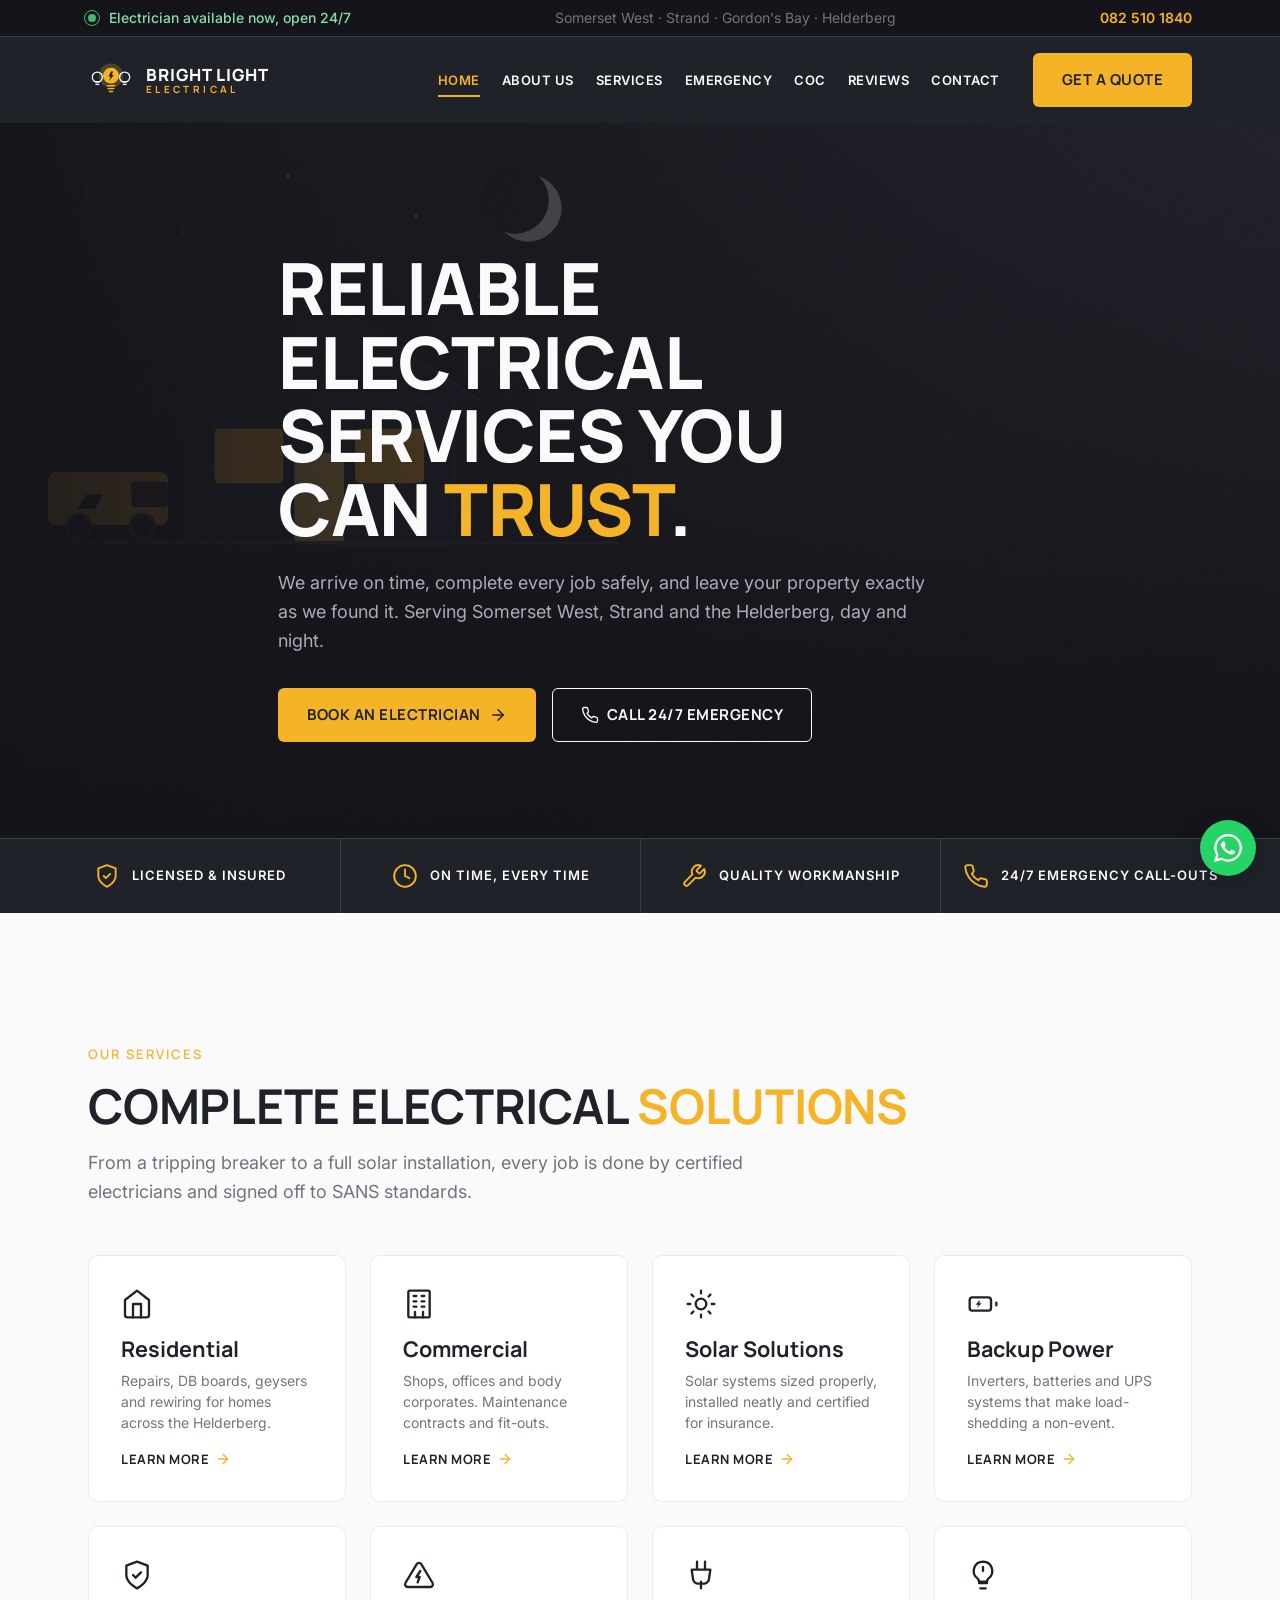
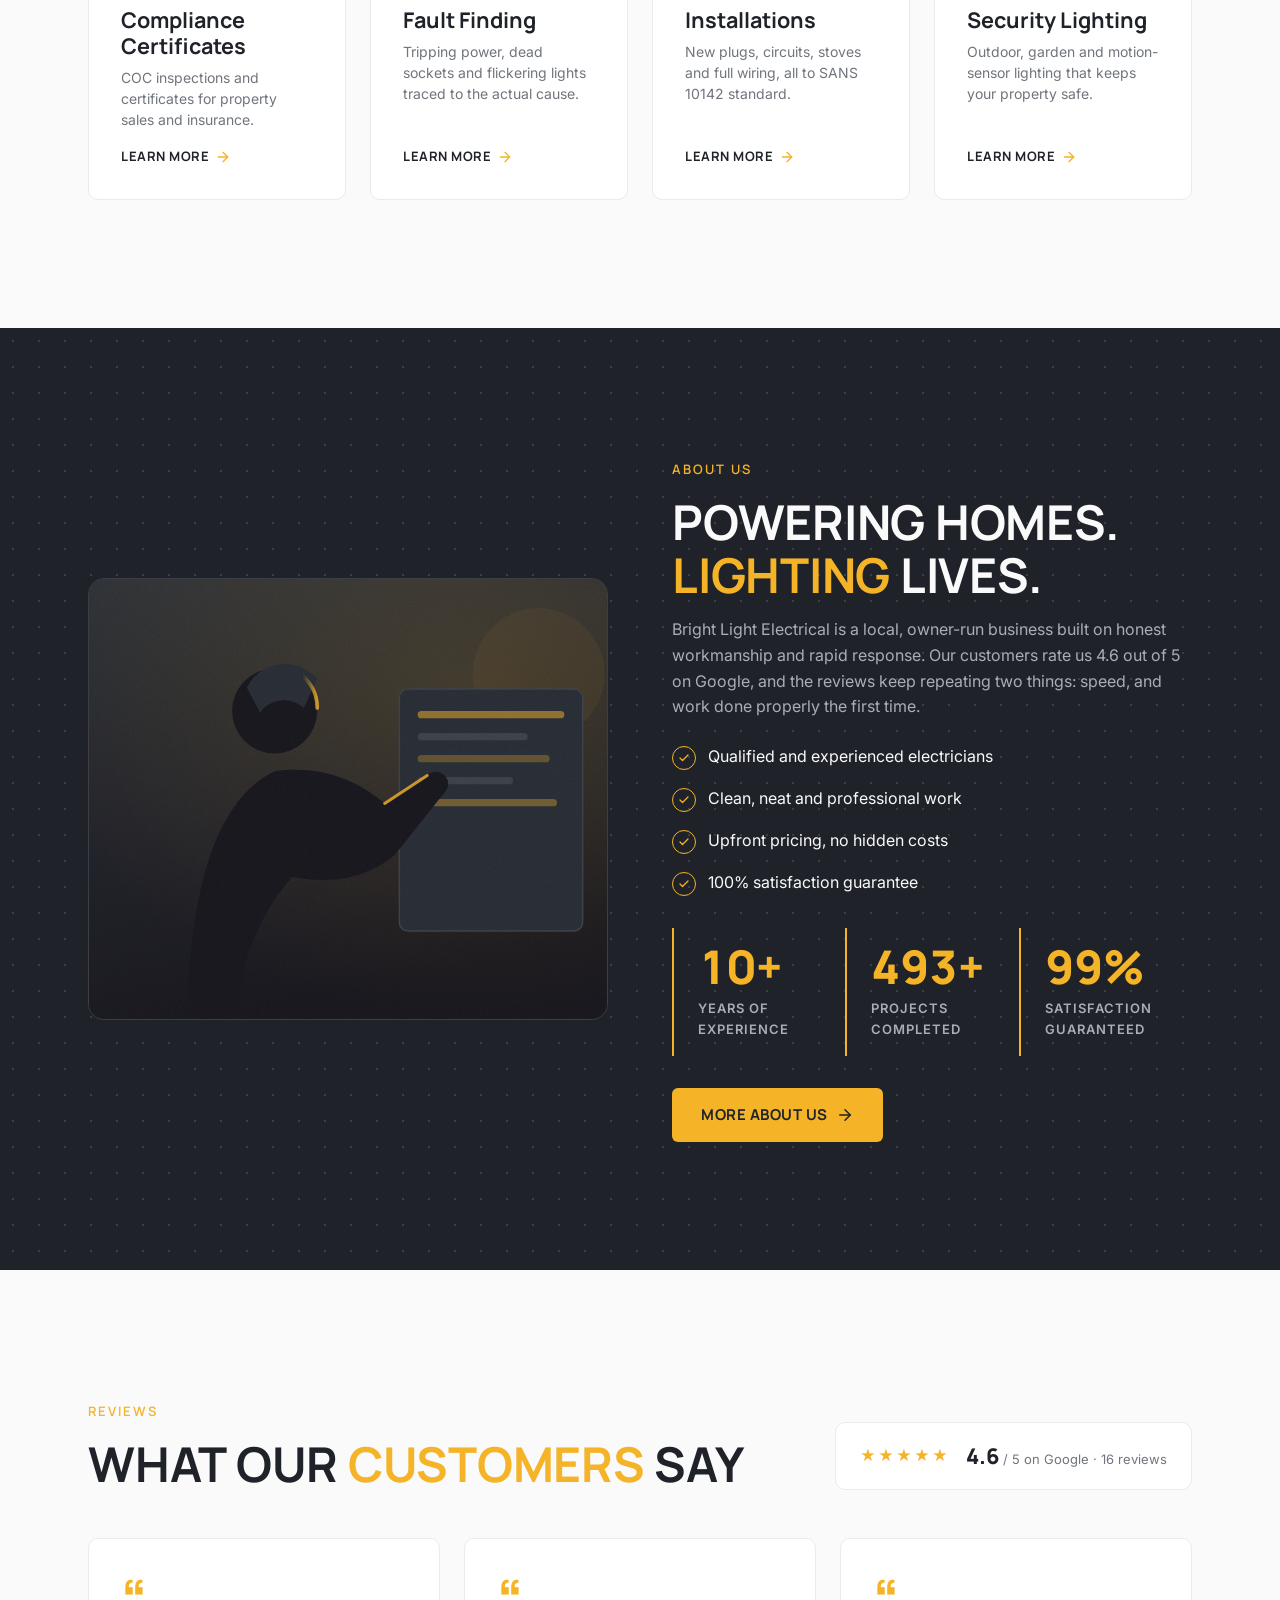
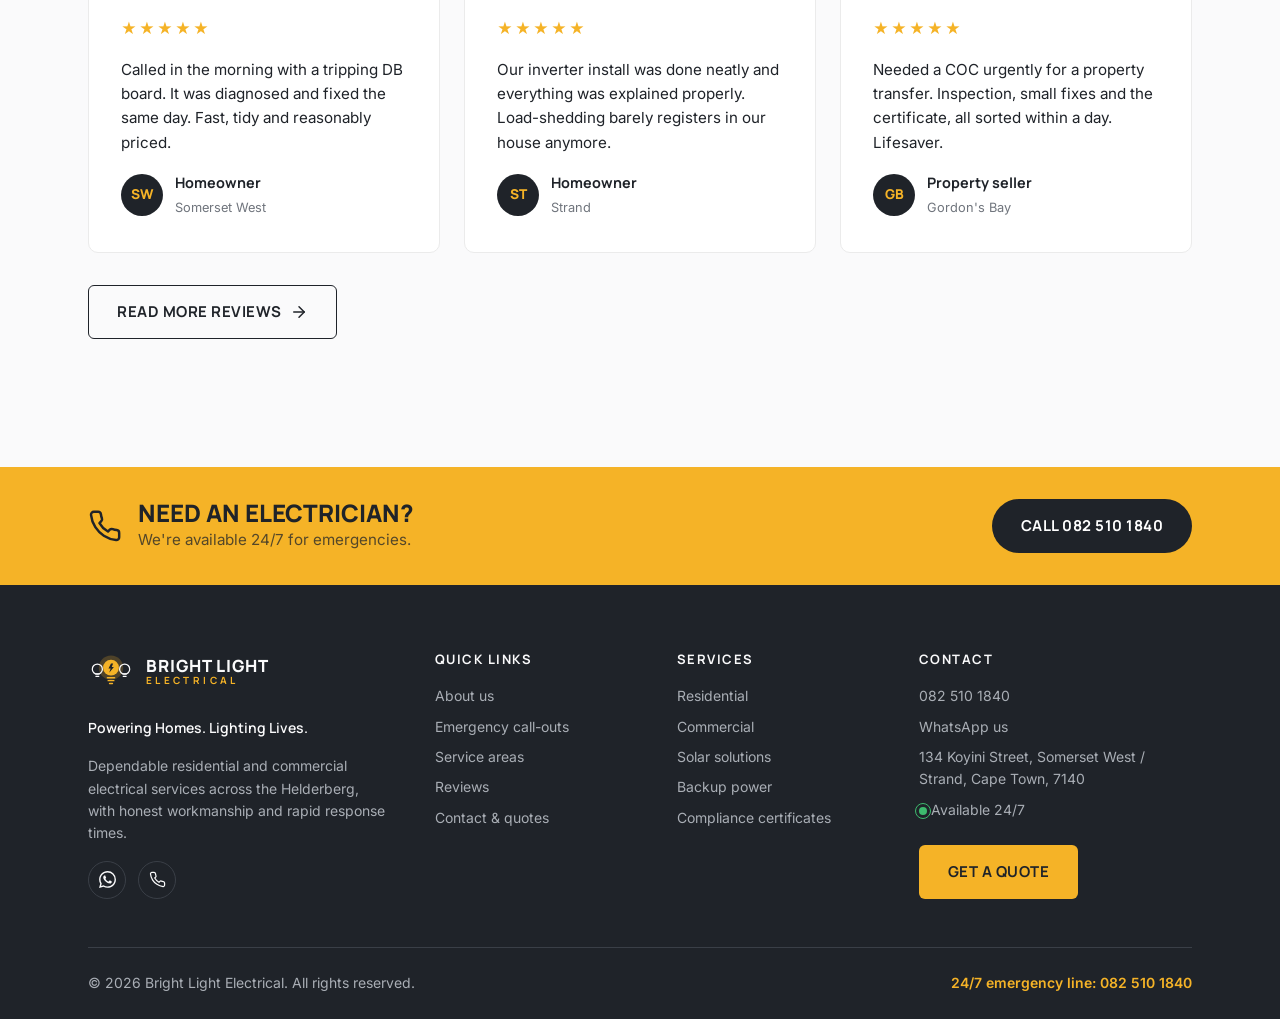
==== commit 396c56d0: "Remove phone number from header nav and right-align menu items The phone link plus seven nav items o" ====
--- a/index.html
+++ b/index.html
@@ -44,12 +44,11 @@
         <li><a href="about.html">About Us</a></li>
         <li><a href="services.html">Services</a></li>
         <li><a href="emergency.html">Emergency</a></li>
-        <li><a href="coc.html">COC Certificates</a></li>
+        <li><a href="coc.html">COC</a></li>
         <li><a href="reviews.html">Reviews</a></li>
         <li><a href="contact.html">Contact</a></li>
       </ul>
       <div class="nav__cta">
-        <a class="nav__phone" href="tel:+27825101840"><svg viewBox="0 0 24 24" fill="none" stroke="currentColor" stroke-width="1.75" stroke-linecap="round" stroke-linejoin="round"><path d="M22 16.92v3a2 2 0 0 1-2.18 2 19.79 19.79 0 0 1-8.63-3.07 19.5 19.5 0 0 1-6-6 19.79 19.79 0 0 1-3.07-8.67A2 2 0 0 1 4.11 2h3a2 2 0 0 1 2 1.72c.127.96.361 1.903.7 2.81a2 2 0 0 1-.45 2.11L8.09 9.91a16 16 0 0 0 6 6l1.27-1.27a2 2 0 0 1 2.11-.45c.907.339 1.85.573 2.81.7A2 2 0 0 1 22 16.92z"/></svg> 082 510 1840</a>
         <a class="btn btn--primary" href="contact.html">Get a Quote</a>
         <button class="nav__toggle" aria-label="Toggle menu" aria-expanded="false" aria-controls="nav-links">
           <span></span><span></span><span></span>
--- a/css/style.css
+++ b/css/style.css
@@ -270,7 +270,13 @@
   white-space: nowrap;
 }
 
-.nav__links { display: flex; align-items: center; gap: var(--space-2); list-style: none; }
+.nav__links {
+  display: flex;
+  align-items: center;
+  gap: var(--space-1);
+  list-style: none;
+  margin-left: auto;
+}
 .nav__links a {
   position: relative;
   display: inline-block;
@@ -278,16 +284,16 @@
   font-weight: 600;
   font-size: 0.8125rem;
   text-transform: uppercase;
-  letter-spacing: 1px;
+  letter-spacing: 0.5px;
   color: var(--text-on-dark);
-  padding: 10px 12px;
+  padding: 10px 9px;
   white-space: nowrap;
   transition: color 0.2s ease;
 }
 .nav__links a::after {
   content: "";
   position: absolute;
-  left: 12px; right: 12px; bottom: 4px;
+  left: 9px; right: 9px; bottom: 4px;
   height: 2px;
   background: var(--electrical-gold);
   transform: scaleX(0);
@@ -298,19 +304,7 @@
 .nav__links a.is-active { color: var(--electrical-gold); }
 .nav__links a.is-active::after, .nav__links a:hover::after { transform: scaleX(1); }
 
-.nav__cta { display: flex; align-items: center; gap: var(--space-4); }
-.nav__phone {
-  display: inline-flex;
-  align-items: center;
-  gap: var(--space-2);
-  color: var(--text-on-dark);
-  font-family: var(--font-display);
-  font-weight: 700;
-  font-size: 0.95rem;
-  white-space: nowrap;
-}
-.nav__phone svg { width: 17px; height: 17px; color: var(--electrical-gold); }
-.nav__phone:hover { color: var(--electrical-gold); }
+.nav__cta { display: flex; align-items: center; gap: var(--space-4); flex-shrink: 0; }
 
 .nav__toggle {
   display: none;
@@ -335,9 +329,8 @@
 .nav__toggle.is-open span:nth-child(2) { opacity: 0; }
 .nav__toggle.is-open span:nth-child(3) { transform: translateY(-7px) rotate(-45deg); }
 
-@media (max-width: 1080px) {
+@media (max-width: 1200px) {
   .nav__toggle { display: flex; }
-  .nav__phone { display: none; }
   .nav__cta .btn { display: none; }
   .nav__links {
     position: absolute;
